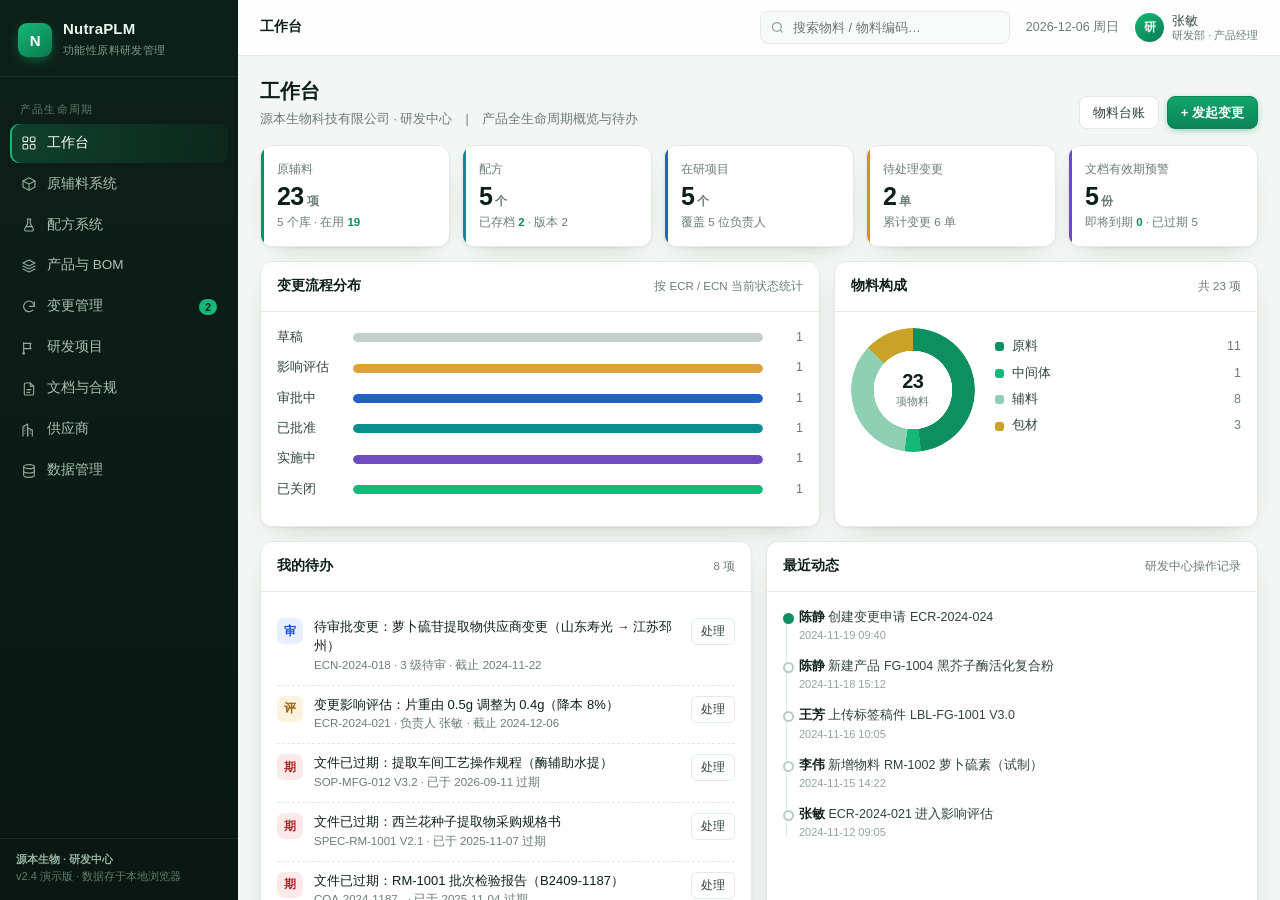
==== index.html @ bdbdf49b "feat: NutraPLM 功能性食品原料研发与产品全生命周期管理系统 - 原辅料系统（5 库 / 价格 / 功效成分 / 营养成分表 / 法规依据） - 配方系统（用量成本折算 / 营养折算 / " ====
<!DOCTYPE html>
<html lang="zh-CN">
<head>
<meta charset="utf-8">
<meta name="viewport" content="width=device-width,initial-scale=1">
<title>NutraPLM · 功能性食品原料研发与产品全生命周期管理</title>
<style>
*{box-sizing:border-box;margin:0;padding:0}
:root{
  --ink:#0e1f19;--ink2:#31443c;--muted:#6b7c75;--line:#e3eae6;--bg:#f3f6f4;--card:#fff;
  --brand:#0e8f5f;--brand-d:#0a6f49;--brand-l:#e7f6ee;
  --warn:#b8740a;--danger:#cf3b3b;--info:#2361c9;--purple:#6d4bc0;
  --r:12px;--sh:0 1px 2px rgba(16,40,32,.05),0 10px 28px -18px rgba(16,40,32,.35);
}
html,body{height:100%}
body{font-family:-apple-system,BlinkMacSystemFont,"Segoe UI","PingFang SC","Hiragino Sans GB","Microsoft YaHei",sans-serif;
  background:var(--bg);color:var(--ink);font-size:14px;line-height:1.55;-webkit-font-smoothing:antialiased}
button{font-family:inherit}
.app{display:grid;grid-template-columns:238px 1fr;height:100vh;overflow:hidden}

/* ---------- sidebar ---------- */
.side{background:linear-gradient(180deg,#0d1f19 0%,#0a1712 100%);display:flex;flex-direction:column;overflow:hidden}
.brand{padding:20px 18px 16px;display:flex;gap:11px;align-items:center;border-bottom:1px solid rgba(255,255,255,.07)}
.brand .logo{width:34px;height:34px;border-radius:9px;background:linear-gradient(145deg,#16b877,#0a7a50);
  display:grid;place-items:center;font-weight:800;color:#fff;font-size:15px;letter-spacing:-.5px;box-shadow:0 4px 14px -4px rgba(22,184,119,.7)}
.brand b{color:#eaf6f0;font-size:15px;letter-spacing:.2px;display:block;line-height:1.25}
.brand span{color:#7d9a8d;font-size:11px;letter-spacing:.4px}
.nav{padding:12px 10px;overflow-y:auto;flex:1}
.nav .group{color:#5d7a6d;font-size:10.5px;letter-spacing:1.2px;padding:12px 10px 6px;text-transform:uppercase}
.nav a{display:flex;align-items:center;gap:10px;padding:9px 11px;border-radius:9px;color:#a9c2b6;
  text-decoration:none;font-size:13.5px;cursor:pointer;transition:.16s;margin-bottom:2px}
.nav a svg{width:16px;height:16px;flex:0 0 16px;stroke:currentColor;fill:none;stroke-width:1.7;stroke-linecap:round;stroke-linejoin:round;opacity:.85}
.nav a:hover{background:rgba(255,255,255,.06);color:#e6f4ec}
.nav a.on{background:linear-gradient(90deg,rgba(22,184,119,.22),rgba(22,184,119,.06));color:#fff;
  box-shadow:inset 2px 0 0 #16b877}
.nav a .dot{margin-left:auto;background:#16b877;color:#04241a;font-size:10.5px;font-weight:700;
  border-radius:9px;padding:0 6px;line-height:16px;height:16px}
.side-foot{padding:12px 16px 14px;border-top:1px solid rgba(255,255,255,.07);color:#5f7d6f;font-size:11px;line-height:1.6}
.side-foot b{color:#94b3a4;font-weight:600}

/* ---------- main ---------- */
.main{display:flex;flex-direction:column;overflow:hidden;background:var(--bg)}
.top{height:56px;flex:0 0 56px;background:rgba(255,255,255,.86);backdrop-filter:blur(8px);
  border-bottom:1px solid var(--line);display:flex;align-items:center;gap:16px;padding:0 22px}
.crumb{color:var(--muted);font-size:12.5px}
.crumb b{color:var(--ink);font-weight:600;font-size:13.5px}
.top .spacer{flex:1}
.gsearch{position:relative}
.gsearch input{width:250px;height:33px;border:1px solid var(--line);background:#f7faf8;border-radius:8px;
  padding:0 11px 0 32px;font-size:13px;color:var(--ink);outline:none;transition:.16s}
.gsearch input:focus{border-color:#9fd6bd;background:#fff;box-shadow:0 0 0 3px rgba(22,184,119,.12);width:290px}
.gsearch svg{position:absolute;left:10px;top:9px;width:15px;height:15px;stroke:#90a49b;fill:none;stroke-width:2}
.today{color:var(--muted);font-size:12.5px;white-space:nowrap}
.me{display:flex;align-items:center;gap:8px}
.me .av{width:29px;height:29px;border-radius:50%;background:linear-gradient(145deg,#16b877,#0a7a50);color:#fff;
  display:grid;place-items:center;font-size:12px;font-weight:700}
.me .nm{font-size:12.5px;color:var(--ink2);line-height:1.2}
.me .nm i{display:block;font-style:normal;color:var(--muted);font-size:10.5px}

.view{flex:1;overflow-y:auto;padding:20px 22px 56px}
.view::-webkit-scrollbar,.nav::-webkit-scrollbar{width:9px}
.view::-webkit-scrollbar-thumb{background:#cfdad4;border-radius:9px;border:3px solid var(--bg)}
.nav::-webkit-scrollbar-thumb{background:rgba(255,255,255,.14);border-radius:9px}

/* ---------- common ---------- */
.page{display:flex;align-items:flex-end;justify-content:space-between;gap:16px;margin-bottom:16px;flex-wrap:wrap}
.page h1{font-size:20px;letter-spacing:-.2px;font-weight:700}
.page p{color:var(--muted);font-size:12.5px;margin-top:3px}
.card{background:var(--card);border:1px solid var(--line);border-radius:var(--r);box-shadow:var(--sh)}
.card-h{display:flex;align-items:center;justify-content:space-between;padding:14px 16px;border-bottom:1px solid var(--line);gap:10px}
.card-h h3{font-size:13.5px;font-weight:650}
.card-h .sub{color:var(--muted);font-size:11.5px}
.card-b{padding:16px}
.btn{display:inline-flex;align-items:center;gap:6px;height:33px;padding:0 13px;border-radius:8px;
  border:1px solid var(--line);background:#fff;color:var(--ink2);font-size:13px;cursor:pointer;transition:.15s;white-space:nowrap}
.btn:hover{border-color:#c3d3cb;background:#f8fbf9}
.btn.primary{background:linear-gradient(180deg,#12a56d,#0b8557);border-color:#0b8557;color:#fff;font-weight:600;
  box-shadow:0 2px 8px -3px rgba(14,143,95,.7)}
.btn.primary:hover{filter:brightness(1.06)}
.btn.sm{height:27px;padding:0 9px;font-size:12px;border-radius:6px}
.btn.ghost{background:transparent;border-color:transparent;color:var(--muted)}
.btn.ghost:hover{background:#f1f5f3;color:var(--ink2)}
.btn.danger{color:var(--danger);border-color:#f0d4d4}
.btn.danger:hover{background:#fdf3f3}
.btn:disabled{opacity:.5;cursor:not-allowed}
.row{display:flex;gap:8px;align-items:center;flex-wrap:wrap}
.badge{display:inline-block;padding:1px 8px;border-radius:999px;font-size:11.5px;font-weight:600;white-space:nowrap;line-height:19px}
.t-green{background:#e6f6ee;color:#0a6f49}
.t-blue{background:#e9f0fd;color:#1d4ed8}
.t-amber{background:#fdf2dd;color:#9a6206}
.t-red{background:#fceaea;color:#b02a2a}
.t-gray{background:#eef2f0;color:#5a6b63}
.t-purple{background:#efeafb;color:#5b3fa8}
.t-teal{background:#e2f4f5;color:#0d6d72}
.chips{display:flex;gap:6px;flex-wrap:wrap}
.chips .c{background:#f2f6f4;border:1px solid var(--line);border-radius:6px;padding:1px 7px;font-size:11.5px;color:var(--ink2)}

/* KPI */
.kpis{display:grid;grid-template-columns:repeat(5,1fr);gap:12px;margin-bottom:14px}
.kpi{background:#fff;border:1px solid var(--line);border-radius:var(--r);padding:14px 16px;box-shadow:var(--sh);position:relative;overflow:hidden}
.kpi:before{content:"";position:absolute;left:0;top:0;bottom:0;width:3px;background:var(--brand)}
.kpi.b:before{background:#2361c9}.kpi.a:before{background:#d99114}.kpi.p:before{background:#6d4bc0}.kpi.t:before{background:#0d8f8f}
.kpi .lb{color:var(--muted);font-size:12px}
.kpi .vl{font-size:25px;font-weight:750;letter-spacing:-.6px;line-height:1.25;margin-top:2px}
.kpi .vl small{font-size:12px;font-weight:600;color:var(--muted);margin-left:3px}
.kpi .fo{font-size:11.5px;color:var(--muted);margin-top:2px}
.kpi .fo em{font-style:normal;color:var(--brand);font-weight:650}
.kpi a{position:absolute;inset:0;cursor:pointer}

.grid2{display:grid;grid-template-columns:1.32fr 1fr;gap:14px;margin-bottom:14px}
.grid2b{display:grid;grid-template-columns:1fr 1fr;gap:14px}

/* bars */
.bar-row{display:flex;align-items:center;gap:10px;margin-bottom:11px;font-size:12.5px}
.bar-row .nm{width:66px;color:var(--ink2);flex:0 0 66px}
.bar-row .tr{flex:1;height:9px;background:#f0f4f2;border-radius:9px;overflow:hidden}
.bar-row .fl{height:100%;border-radius:9px;transition:width .5s}
.bar-row .vl{width:30px;text-align:right;color:var(--muted);flex:0 0 30px;font-variant-numeric:tabular-nums}

/* donut */
.donut-wrap{display:flex;align-items:center;gap:20px}
.dw{position:relative;flex:0 0 124px;width:124px;height:124px}
.dctr{position:absolute;inset:0;display:grid;place-content:center;text-align:center;pointer-events:none}
.dctr b{display:block;font-size:20px;font-weight:750;letter-spacing:-.6px;line-height:1.15}
.dctr span{font-size:10.5px;color:var(--muted)}
.donut{width:124px;height:124px;border-radius:50%;
  -webkit-mask:radial-gradient(circle,transparent 39px,#000 39.5px);mask:radial-gradient(circle,transparent 39px,#000 39.5px)}
.donut-hole{position:absolute;inset:0;display:grid;place-content:center;text-align:center;border-radius:50%;
  -webkit-mask:none;mask:none;background:transparent}
.legend{flex:1;min-width:0}
.legend .li{display:flex;align-items:center;gap:8px;font-size:12.5px;margin-bottom:7px;color:var(--ink2)}
.legend .sw{width:9px;height:9px;border-radius:3px;flex:0 0 9px}
.legend .nn{flex:1;overflow:hidden;text-overflow:ellipsis;white-space:nowrap}
.legend .vv{color:var(--muted);font-variant-numeric:tabular-nums}

/* todo list */
.todo{display:flex;gap:11px;padding:10px 0;border-bottom:1px dashed var(--line);align-items:flex-start}
.todo:last-child{border-bottom:none;padding-bottom:0}
.todo .ic{width:26px;height:26px;border-radius:7px;display:grid;place-items:center;flex:0 0 26px;font-size:12px;font-weight:700}
.todo .tt{font-size:13px;color:var(--ink);line-height:1.45}
.todo .mm{font-size:11.5px;color:var(--muted);margin-top:1px}
.todo .go{margin-left:auto;flex:0 0 auto}

/* timeline */
.tl{position:relative;padding-left:16px}
.tl:before{content:"";position:absolute;left:3px;top:6px;bottom:4px;width:1px;background:var(--line)}
.tl .it{position:relative;padding-bottom:13px}
.tl .it:last-child{padding-bottom:0}
.tl .it:before{content:"";position:absolute;left:-16px;top:5px;width:7px;height:7px;border-radius:50%;
  background:#fff;border:2px solid #b9cdc3}
.tl .it.hi:before{border-color:var(--brand);background:var(--brand)}
.tl .it .tx{font-size:12.5px;color:var(--ink2);line-height:1.45}
.tl .it .tx b{color:var(--ink);font-weight:600}
.tl .it .tm{font-size:11px;color:#93a49c;margin-top:1px}

/* table */
.tools{display:flex;gap:10px;align-items:center;padding:12px 16px;border-bottom:1px solid var(--line);flex-wrap:wrap}
.tools .spacer{flex:1}
.srch{position:relative}
.srch input{height:31px;border:1px solid var(--line);border-radius:7px;padding:0 10px 0 28px;font-size:12.5px;
  outline:none;width:200px;background:#fbfdfc;color:var(--ink)}
.srch input:focus{border-color:#9fd6bd;background:#fff;box-shadow:0 0 0 3px rgba(22,184,119,.1)}
.srch svg{position:absolute;left:9px;top:8px;width:14px;height:14px;stroke:#93a69d;fill:none;stroke-width:2}
select.sel{height:31px;border:1px solid var(--line);border-radius:7px;padding:0 8px;font-size:12.5px;
  background:#fbfdfc;color:var(--ink2);outline:none;cursor:pointer}
table{width:100%;border-collapse:separate;border-spacing:0;font-size:12.8px}
thead th{background:#f8faf9;color:var(--muted);font-weight:600;font-size:11.5px;letter-spacing:.3px;
  text-align:left;padding:9px 12px;border-bottom:1px solid var(--line);white-space:nowrap;position:sticky;top:0;z-index:1}
tbody td{padding:9px 12px;border-bottom:1px solid #eff4f1;vertical-align:middle;color:var(--ink2)}
tbody tr:hover td{background:#fafdfb}
tbody tr:last-child td{border-bottom:none}
td.num{font-variant-numeric:tabular-nums;text-align:right}
td.code{font-family:ui-monospace,SFMono-Regular,Menlo,monospace;font-size:12px;color:#4d635a;white-space:nowrap}
td .nm{color:var(--ink);font-weight:550}
td .sub2{color:var(--muted);font-size:11.5px}
.tb-wrap{overflow:auto;max-height:calc(100vh - 300px)}
.acts{display:flex;gap:4px;justify-content:flex-end;white-space:nowrap}
.empty{padding:36px;text-align:center;color:var(--muted);font-size:13px}

/* project cards */
.pgrid{display:grid;grid-template-columns:repeat(auto-fill,minmax(292px,1fr));gap:13px}
.pc{background:#fff;border:1px solid var(--line);border-radius:var(--r);padding:15px 16px;box-shadow:var(--sh);
  cursor:pointer;transition:.16s;position:relative;overflow:hidden}
.pc:hover{transform:translateY(-2px);border-color:#c6dbd1;box-shadow:0 12px 26px -16px rgba(16,40,32,.4)}
.pc .hd{display:flex;justify-content:space-between;gap:8px;align-items:flex-start}
.pc .cd{font-family:ui-monospace,monospace;font-size:11px;color:#8b9d95;letter-spacing:.3px}
.pc h4{font-size:14px;font-weight:650;margin:3px 0 9px;line-height:1.4}
.pc .mt{display:flex;justify-content:space-between;font-size:11.5px;color:var(--muted);margin-bottom:5px}
.pc .pb{height:7px;background:#f0f4f2;border-radius:9px;overflow:hidden}
.pc .pb i{display:block;height:100%;border-radius:9px;background:linear-gradient(90deg,#16b877,#0a7a50)}
.pc .ft{display:flex;justify-content:space-between;align-items:center;margin-top:11px;font-size:11.5px;color:var(--muted)}
.pc .stg{position:absolute;right:-1px;top:0;padding:3px 9px;border-bottom-left-radius:8px;font-size:11px;font-weight:600}

/* tree */
.tree{font-size:12.8px}
.tnode{display:grid;grid-template-columns:minmax(0,1fr) 92px 92px 88px 58px;gap:6px;align-items:center;
  padding:6px 8px;border-radius:6px;border-bottom:1px solid #f2f6f4}
.tnode:hover{background:#f7fbf9}
.tnode.head{color:var(--muted);font-size:11px;font-weight:600;background:#f8faf9;border-bottom:1px solid var(--line);border-radius:6px 6px 0 0}
.tnode .lbl{display:flex;align-items:center;gap:6px;min-width:0}
.tnode .lbl .nm{overflow:hidden;text-overflow:ellipsis;white-space:nowrap;color:var(--ink);font-weight:550}
.tnode .lbl .cd{font-family:ui-monospace,monospace;font-size:11px;color:#93a49c}
.tnode .q{text-align:right;font-variant-numeric:tabular-nums;color:var(--ink2)}
.tnode .pr{text-align:right;font-variant-numeric:tabular-nums;color:var(--muted)}
.tnode .sm{text-align:right;font-variant-numeric:tabular-nums;font-weight:600;color:var(--ink)}
.tnode .op{display:flex;gap:2px;justify-content:flex-end;opacity:.35;transition:.15s}
.tnode:hover .op{opacity:1}
.tgl{width:15px;height:15px;flex:0 0 15px;border-radius:4px;display:grid;place-items:center;cursor:pointer;
  color:#7f948b;font-size:10px;background:#f0f5f2;border:1px solid #e2ebe6;user-select:none}
.tgl.sp{visibility:hidden}
.tgl:hover{background:#e3efe9;color:#0a6f49}
.sum{display:flex;justify-content:flex-end;gap:26px;padding:11px 12px 0;border-top:1px solid var(--line);margin-top:6px;font-size:12.5px;color:var(--muted)}
.sum b{color:var(--ink);font-size:15px;font-variant-numeric:tabular-nums}

/* steps */
.steps{display:flex;align-items:center;gap:0;margin:2px 0 16px;overflow-x:auto;padding-bottom:2px}
.step{display:flex;align-items:center;gap:7px;font-size:12px;color:#9aaba3;white-space:nowrap}
.step .cr{width:21px;height:21px;border-radius:50%;border:1.5px solid #dbe5e0;display:grid;place-items:center;
  font-size:10.5px;font-weight:700;background:#fff;color:#9aaba3}
.step.done{color:#0a6f49}.step.done .cr{background:#e6f6ee;border-color:#9ed9bf;color:#0a6f49}
.step.cur{color:var(--ink);font-weight:650}.step.cur .cr{background:var(--brand);border-color:var(--brand);color:#fff;
  box-shadow:0 0 0 3px rgba(14,143,95,.16)}
.step .ln{width:26px;height:1px;background:#e2ebe6;margin:0 8px}
.step.done .ln{background:#9ed9bf}
.apv{display:flex;align-items:center;gap:10px;padding:9px 11px;border:1px solid var(--line);border-radius:8px;margin-bottom:7px}
.apv .rl{width:52px;font-size:12px;color:var(--muted);flex:0 0 52px}
.apv .us{font-size:12.8px;color:var(--ink);flex:1}
.apv .dt{font-size:11.5px;color:#9aaba3}
.apv.pend{border-style:dashed;background:#fffdf7}

/* modal */
.mask{position:fixed;inset:0;background:rgba(10,26,20,.42);backdrop-filter:blur(3px);z-index:60;
  display:flex;align-items:center;justify-content:center;padding:24px;animation:fi .18s ease}
@keyframes fi{from{opacity:0}to{opacity:1}}
.modal{background:#fff;border-radius:14px;width:640px;max-width:100%;max-height:90vh;display:flex;flex-direction:column;
  box-shadow:0 30px 70px -20px rgba(8,30,22,.5);animation:mi .2s cubic-bezier(.2,.8,.3,1)}
@keyframes mi{from{opacity:0;transform:translateY(10px) scale(.99)}to{opacity:1;transform:none}}
.modal.wide{width:860px}
.m-h{display:flex;align-items:center;justify-content:space-between;padding:15px 18px;border-bottom:1px solid var(--line)}
.m-h h3{font-size:15px;font-weight:680}
.m-h .x{width:28px;height:28px;border:none;background:#f4f7f5;border-radius:7px;font-size:17px;color:#8ba096;cursor:pointer;line-height:1}
.m-h .x:hover{background:#eef3f0;color:var(--ink2)}
.m-b{padding:16px 18px;overflow-y:auto}
.m-f{padding:12px 18px;border-top:1px solid var(--line);display:flex;justify-content:flex-end;gap:8px;background:#fbfdfc;border-radius:0 0 14px 14px}
.fgrid{display:grid;grid-template-columns:1fr 1fr;gap:12px}
.fld{display:flex;flex-direction:column;gap:4px}
.fld.full{grid-column:1/-1}
.fld label{font-size:12px;color:var(--muted);font-weight:550}
.fld label i{color:var(--danger);font-style:normal}
.fld input,.fld select,.fld textarea{height:33px;border:1px solid var(--line);border-radius:7px;padding:0 10px;
  font-size:13px;color:var(--ink);outline:none;background:#fff;font-family:inherit}
.fld textarea{height:70px;padding:7px 10px;resize:vertical;line-height:1.5}
.fld input:focus,.fld select:focus,.fld textarea:focus{border-color:#8fd0b4;box-shadow:0 0 0 3px rgba(22,184,119,.12)}
.dl{display:grid;grid-template-columns:repeat(3,1fr);gap:10px 14px;margin-bottom:14px}
.dl .d{background:#f8faf9;border:1px solid #eef3f0;border-radius:8px;padding:8px 10px}
.dl .d span{display:block;font-size:11px;color:var(--muted)}
.dl .d b{font-size:12.8px;font-weight:600;color:var(--ink);word-break:break-all}
.sec-t{font-size:12px;font-weight:650;color:var(--ink2);margin:16px 0 8px;display:flex;align-items:center;gap:7px}
.sec-t:before{content:"";width:3px;height:12px;border-radius:2px;background:var(--brand)}
.sec-t:first-child{margin-top:0}

/* toast */
#toast{position:fixed;left:50%;bottom:34px;transform:translateX(-50%);z-index:99;display:flex;flex-direction:column;gap:8px;align-items:center}
.tst{background:#0e2a21;color:#e9f6ef;font-size:13px;padding:9px 16px;border-radius:9px;box-shadow:0 12px 30px -10px rgba(0,0,0,.5);
  animation:ti .22s ease;display:flex;gap:8px;align-items:center}
@keyframes ti{from{opacity:0;transform:translateY(8px)}to{opacity:1;transform:none}}
.tst .ok{color:#38d996;font-weight:700}

.note{background:#f0f8f4;border:1px solid #d8ece2;border-radius:9px;padding:11px 13px;font-size:12.5px;color:#3d5b50;line-height:1.65}
.note b{color:#0a6f49}
.kv{display:flex;justify-content:space-between;padding:8px 0;border-bottom:1px dashed var(--line);font-size:12.8px}
.kv:last-child{border:none}
.kv span{color:var(--muted)}
.mini{display:grid;grid-template-columns:repeat(4,1fr);gap:10px}
.mini .m{background:#f8faf9;border:1px solid #eef3f0;border-radius:9px;padding:10px 12px;text-align:center}
.mini .m b{display:block;font-size:19px;font-weight:700;color:var(--ink);letter-spacing:-.4px}
.mini .m span{font-size:11.5px;color:var(--muted)}
@media(max-width:1180px){.kpis{grid-template-columns:repeat(2,1fr)}.grid2,.grid2b{grid-template-columns:1fr}
  .app{grid-template-columns:64px 1fr}.brand b,.brand span,.nav a span,.nav .group,.side-foot{display:none}
  .nav a{justify-content:center}.brand{padding:16px 10px;justify-content:center}}
/* ---------- 原辅料多库 ---------- */
.libtabs{display:flex;gap:7px;flex-wrap:wrap;padding:12px 16px;border-bottom:1px solid var(--line);background:#fbfdfc}
.lt{display:flex;align-items:center;gap:7px;padding:6px 11px;border-radius:8px;border:1px solid var(--line);
  background:#fff;font-size:12.5px;cursor:pointer;color:var(--ink2);transition:.15s}
.lt:hover{border-color:#c3d3cb;background:#f7fbf9}
.lt .n{background:#f0f4f2;color:var(--muted);border-radius:6px;padding:0 5px;font-size:11px;font-variant-numeric:tabular-nums}
.lt.on{background:linear-gradient(180deg,#12a56d,#0b8557);border-color:#0b8557;color:#fff;font-weight:600;box-shadow:0 2px 8px -4px rgba(14,143,95,.8)}
.lt.on .n{background:rgba(255,255,255,.24);color:#fff}
.lt .sq{width:7px;height:7px;border-radius:2px}

/* ---------- 原料档案 ---------- */
.pf-lead{display:flex;gap:14px;align-items:flex-start;padding:12px 14px;background:linear-gradient(135deg,#f2faf6,#f8fbfa);
  border:1px solid #e3efe9;border-radius:10px;margin-bottom:14px}
.pf-lead .ic{width:40px;height:40px;border-radius:10px;background:linear-gradient(145deg,#16b877,#0a7a50);
  color:#fff;display:grid;place-items:center;font-size:15px;font-weight:700;flex:0 0 40px}
.pf-lead .tx{flex:1;min-width:0}
.pf-lead .tx h4{font-size:14.5px;font-weight:680;margin-bottom:2px}
.pf-lead .tx p{font-size:12px;color:var(--muted)}
.pf-lead .pr{text-align:right;flex:0 0 auto}
.pf-lead .pr b{display:block;font-size:19px;font-weight:750;letter-spacing:-.5px;color:#0a6f49}
.pf-lead .pr span{font-size:11px;color:var(--muted)}
.tbl2{width:100%;border-collapse:collapse;font-size:12.5px;border:1px solid var(--line);border-radius:8px;overflow:hidden}
.tbl2 th{background:#f8faf9;color:var(--muted);font-weight:600;font-size:11.5px;padding:7px 10px;text-align:left;border-bottom:1px solid var(--line);white-space:nowrap}
.tbl2 td{padding:7px 10px;border-bottom:1px solid #eff4f1;color:var(--ink2)}
.tbl2 tr:last-child td{border-bottom:none}
.tbl2 td b{color:var(--ink);font-weight:650}
.nutri{display:grid;grid-template-columns:repeat(4,1fr);gap:8px}
.nutri .ni{background:#f8faf9;border:1px solid #eef3f0;border-radius:8px;padding:8px 10px}
.nutri .ni span{display:block;font-size:11px;color:var(--muted);white-space:nowrap}
.nutri .ni b{font-size:14.5px;font-weight:680;letter-spacing:-.2px}
.nutri .ni b i{font-style:normal;font-size:10.5px;color:var(--muted);font-weight:500;margin-left:2px}
.law{display:flex;gap:10px;padding:9px 11px;border:1px solid var(--line);border-left:3px solid var(--brand);
  border-radius:7px;margin-bottom:7px;background:#fbfdfc;align-items:flex-start}
.law .t{flex:0 0 82px}
.law .c{flex:1;min-width:0;font-size:12.5px}
.law .c b{display:block;color:var(--ink);font-weight:600;line-height:1.45}
.law .c span{color:var(--muted);font-size:11.5px}
.law .lim{flex:0 0 auto;color:#9a6206;background:#fdf2dd;border-radius:6px;padding:1px 7px;font-size:11.5px;max-width:190px;text-align:right}
.fnlist{display:flex;gap:6px;flex-wrap:wrap}
.fnlist .f{background:#eef6f1;border:1px solid #d8e9e0;color:#0a6f49;border-radius:20px;padding:2px 10px;font-size:12px}

/* ---------- 配方 ---------- */
.fx-top{display:grid;grid-template-columns:repeat(4,1fr);gap:10px;margin-bottom:14px}
.fx-sum{display:grid;grid-template-columns:repeat(4,1fr);gap:12px;margin-top:14px}
.fx-sum .s{background:#fff;border:1px solid var(--line);border-radius:10px;padding:11px 13px;box-shadow:var(--sh)}
.fx-sum .s span{font-size:11.5px;color:var(--muted)}
.fx-sum .s b{display:block;font-size:20px;font-weight:720;letter-spacing:-.6px;margin-top:1px}
.fx-sum .s b em{font-style:normal;font-size:11.5px;font-weight:600;color:var(--muted);margin-left:2px}
.fx-sum .s.hl{background:linear-gradient(135deg,#0f9b66,#0a6f49);border-color:#0a6f49;box-shadow:0 10px 24px -14px rgba(10,111,73,.9)}
.fx-sum .s.hl span{color:#c9ecd9}.fx-sum .s.hl b{color:#fff}.fx-sum .s.hl b em{color:#bfe6d4}
.ftable{width:100%;border-collapse:separate;border-spacing:0;font-size:12.8px}
.ftable th{background:#f8faf9;font-size:11.5px;color:var(--muted);font-weight:600;padding:8px;border-bottom:1px solid var(--line);text-align:left;white-space:nowrap;position:sticky;top:0}
.ftable td{padding:4px 6px;border-bottom:1px solid #eff4f1;vertical-align:middle}
.ftable input,.ftable select{height:29px;border:1px solid transparent;background:transparent;border-radius:6px;
  padding:0 7px;font-size:12.5px;width:100%;color:var(--ink);font-family:inherit;outline:none;transition:.13s}
.ftable input:hover,.ftable select:hover{background:#f6faf8;border-color:#e6efea}
.ftable input:focus,.ftable select:focus{background:#fff;border-color:#8fd0b4;box-shadow:0 0 0 3px rgba(22,184,119,.12)}
.ftable input[type=number]{text-align:right;font-variant-numeric:tabular-nums}
.ftable td.n{text-align:right;font-variant-numeric:tabular-nums;padding-right:10px;white-space:nowrap}
.ftable td.n b{font-weight:650}
.ftable .pct{display:inline-block;width:44px;height:4px;border-radius:4px;background:#eef3f0;overflow:hidden;vertical-align:middle;margin-right:6px}
.ftable .pct i{display:block;height:100%;background:linear-gradient(90deg,#16b877,#0a7a50)}
.ftable tr:hover td{background:#fbfdfc}
.verchip{display:inline-flex;align-items:center;gap:5px;background:#eef6f1;border:1px solid #d8e9e0;color:#0a6f49;
  border-radius:6px;padding:1px 7px;font-size:11.5px;font-weight:600;white-space:nowrap}
.arch-row{display:flex;align-items:center;gap:12px;padding:9px 12px;border:1px solid var(--line);border-radius:8px;margin-bottom:7px;background:#fbfdfc;font-size:12.5px}
.arch-row .v{font-weight:700;color:#0a6f49;flex:0 0 52px}
.arch-row .d{color:var(--muted);flex:0 0 92px;font-size:11.5px}
.arch-row .c{flex:1;color:var(--ink2)}
.arch-row .c b{font-variant-numeric:tabular-nums}
@media(max-width:1180px){.fx-sum,.fx-top,.nutri{grid-template-columns:repeat(2,1fr)}}

/* ---------- 批量导入 ---------- */
.imp-tip{background:linear-gradient(135deg,#f2faf6,#f8fbfa);border:1px solid #d8ece2;border-radius:9px;
  padding:10px 12px;font-size:12.5px;color:#3d5a4d;line-height:1.75}
.imp-tip b{color:#0b8557}
.imp-tip code{background:#fff;border:1px solid #dceae3;border-radius:4px;padding:0 4px;font-size:11.5px;color:#0a6f49}
.imp-bar{display:flex;gap:8px;align-items:center;flex-wrap:wrap;margin:12px 0 10px}
.imp-bar .hint{font-size:11.5px;color:var(--muted)}
.imp-txt{width:100%;min-height:104px;border:1px solid var(--line);border-radius:9px;padding:10px 11px;
  font-size:11.5px;line-height:1.7;font-family:ui-monospace,SFMono-Regular,Menlo,monospace;resize:vertical;color:var(--ink2);background:#fcfefd}
.imp-txt:focus{outline:none;border-color:#9fd4bc;box-shadow:0 0 0 3px rgba(22,184,119,.12)}
.imp-sum{display:flex;gap:9px;flex-wrap:wrap;margin:10px 0}
.imp-sum .k{background:#f7faf8;border:1px solid #edf3ef;border-radius:8px;padding:6px 12px;font-size:12px;color:var(--muted)}
.imp-sum .k b{font-size:15px;color:var(--ink);margin-left:5px;font-variant-numeric:tabular-nums}
.imp-sum .k.ok b{color:#0b8557}.imp-sum .k.up b{color:#2361c9}.imp-sum .k.bad b{color:#cf3b3b}
.imp-scroll{max-height:250px;overflow:auto;border:1px solid var(--line);border-radius:9px;background:#fff}
.imp-tb{width:100%;border-collapse:collapse;font-size:12px}
.imp-tb th{background:#f7faf8;color:#5c7268;font-weight:600;text-align:left;padding:7px 9px;
  border-bottom:1px solid var(--line);white-space:nowrap;position:sticky;top:0;z-index:1}
.imp-tb td{padding:6px 9px;border-bottom:1px solid #f2f6f4;vertical-align:top;color:var(--ink2)}
.imp-tb td.rn{color:#9aa9a2;font-variant-numeric:tabular-nums;width:34px}
.imp-tb tr.bad td{background:#fdf6f6}
.imp-tb tr.upd td{background:#f6fbfd}
.imp-tb tr:hover td{background:#fbfdfc}
.imp-res{font-size:11.5px;font-weight:600;white-space:nowrap}
.imp-res.n{color:#0b8557}.imp-res.u{color:#2361c9}.imp-res.s{color:#8a9a92}.imp-res.e{color:#cf3b3b}
.imp-err{font-size:11px;color:#b23b3b;margin-top:2px;line-height:1.5}
.imp-empty{padding:22px;text-align:center;color:#9aa9a2;font-size:12.5px}
</style>
</head>
<body>
<div class="app">
  <aside class="side">
    <div class="brand">
      <div class="logo">N</div>
      <div><b>NutraPLM</b><span>功能性原料研发管理</span></div>
    </div>
    <nav class="nav" id="nav"></nav>
    <div class="side-foot">
      <b>源本生物 · 研发中心</b><br>
      v2.4 演示版 · 数据存于本地浏览器
    </div>
  </aside>
  <div class="main">
    <header class="top">
      <div class="crumb" id="crumb"></div>
      <div class="spacer"></div>
      <div class="gsearch">
        <svg viewBox="0 0 24 24"><circle cx="11" cy="11" r="7"/><path d="M20 20l-3.5-3.5"/></svg>
        <input id="gq" placeholder="搜索物料 / 物料编码…">
      </div>
      <div class="today" id="today"></div>
      <div class="me">
        <div class="av">研</div>
        <div class="nm">张敏<i>研发部 · 产品经理</i></div>
      </div>
    </header>
    <div class="view" id="view"></div>
  </div>
</div>
<div id="modalRoot"></div>
<div id="toast"></div>

<script>
/* ================= 数据层 ================= */
const KEY = 'nutra_plm_v1';
const STAGES = ['概念','小试','中试','稳定性','注册申报','量产导入','量产'];
const FLOW = ['草稿','影响评估','审批中','已批准','实施中','已关闭'];

function seed(){
  return {
    meta:{ org:'源本生物科技有限公司', dept:'研发中心', updated:'', schema:2 },
    libs:[
      {id:'LIB1',code:'RAW-F',name:'功能性原料库',desc:'十字花科来源活性物、酶制剂等功能性核心原料',color:'#0e8f5f'},
      {id:'LIB2',code:'RAW-V',name:'维生素与矿物质库',desc:'营养强化剂，按 GB 14880 规定使用',color:'#2361c9'},
      {id:'LIB3',code:'RAW-P',name:'植物提取物 / 药食同源库',desc:'植物提取物与药食同源原料',color:'#6d4bc0'},
      {id:'LIB4',code:'RAW-E',name:'食品添加剂与辅料库',desc:'填充剂、助流剂、包衣、甜味剂、酸度调节剂',color:'#b8740a'},
      {id:'LIB5',code:'PKG',name:'包装材料库',desc:'瓶、袋、箱等食品接触材料',color:'#0d6d72'}
    ],
    materials:[
      {id:'M001',libId:'LIB1',code:'RM-1001',name:'西兰花种子提取物（萝卜硫苷 13%）',type:'原料',origin:'十字花科 西兰花 Brassica oleracea var. italica 成熟种子',spec:'萝卜硫苷≥13.0%，水分≤5.0%，重金属≤10ppm',unit:'kg',price:1850,sup:'SUP01',status:'在用',ver:'V2.1',date:'2024-11-08',note:'主力活性原料，宁夏/山东双基地采购',
        acts:[['萝卜硫苷 Glucoraphanin','≥13.0%','HPLC'],['总硫代葡萄糖苷','≥18.0%','HPLC'],['水分','≤5.0%','GB 5009.3']],
        nut:{e:1180,p:9.8,f:0.8,c:58.6,s:4.2,fib:14.5,na:145},
        regs:[['新食品原料','国家卫生计生委 2017 年第 7 号公告（西兰花种子水提物）','普通食品，婴幼儿食品除外','≤600mg/天（以萝卜硫苷计）'],
              ['出口','美国 self-GRAS / 欧盟 Novel Food 已授权','膳食补充剂','按目的国法规']],
        fn:['抗氧化','激活 Nrf2 通路','诱导 II 相解毒酶']},
      {id:'M002',libId:'LIB1',code:'IM-1101',name:'萝卜硫苷标准化中间体（40%）',type:'中间体',origin:'自制：RM-1001 经大孔树脂纯化、微囊化',spec:'萝卜硫苷 40%±2%，微囊化粉体，D90≤80μm',unit:'kg',price:5994,made:true,sup:'',status:'在用',ver:'V1.3',date:'2024-10-21',note:'自制中间体，单价为折算成本（3kg RM-1001/kg 产品 + 8% 损耗）',
        acts:[['萝卜硫苷 Glucoraphanin','40.0%±2%','HPLC'],['总硫代葡萄糖苷','≥45.0%','HPLC'],['蛋白质残留','≤1.0%','Kjeldahl']],
        nut:{e:1250,p:3.2,f:0.3,c:78.4,s:1.1,fib:2.0,na:90},
        regs:[['新食品原料','沿用 2017 年第 7 号公告（纯化工艺需重新评估）','普通食品，婴幼儿食品除外','≤600mg/天']],
        fn:['高浓度活性物','便于低剂量成型']},
      {id:'M003',libId:'LIB1',code:'RM-1002',name:'萝卜硫素（DL-Sulforaphane 1%）',type:'原料',origin:'酶解转化 + β-环糊精包埋',spec:'萝卜硫素≥1.0%，环糊精包埋率≥85%',unit:'kg',price:9800,sup:'SUP02',status:'试制',ver:'V1.0',date:'2024-11-15',note:'新剂型开发用，成本敏感；国内仅可出口/跨境',
        acts:[['萝卜硫素 DL-Sulforaphane','≥1.0%','HPLC'],['包埋率','≥85%','UV'],['水分','≤4.0%','GB 5009.3']],
        nut:{e:1520,p:0.5,f:0.2,c:88.0,s:0.5,fib:0,na:60},
        regs:[['合规提示','未列入我国新食品原料目录','不得直接用于境内普通食品','需完成安全性评估与申报'],
              ['美国','Self-affirmed GRAS','膳食补充剂','按 cGMP']],
        fn:['直接活性形式','高生物利用度']},
      {id:'M004',libId:'LIB1',code:'RM-1003',name:'黑芥子酶（Myrosinase 2000U/g）',type:'原料',origin:'十字花科植物（辣根 / 芥菜籽）分离纯化',spec:'酶活≥2000U/g，水分≤6%',unit:'kg',price:4200,sup:'SUP03',status:'在用',ver:'V1.1',date:'2024-08-30',note:'体外转化用，需 2-8℃ 冷链',
        acts:[['黑芥子酶活','≥2000 U/g','GB/T 20370'],['水分','≤6.0%','GB 5009.3'],['铅','≤0.5mg/kg','GB 5009.12']],
        nut:{e:980,p:42.0,f:1.2,c:38.5,s:2.0,fib:6.0,na:210},
        regs:[['食品添加剂','GB 1886.174《食品工业用酶制剂》','食品加工助剂','按生产需要适量使用']],
        fn:['催化硫苷转化为萝卜硫素']},
      {id:'M013',libId:'LIB1',code:'RM-1004',name:'西兰花种子（有机，宁夏产）',type:'原料',origin:'宁夏固原有机种植基地',spec:'发芽率≥90%，水分≤9%',unit:'kg',price:62,sup:'SUP06',status:'停用',ver:'V1.0',date:'2024-04-02',note:'供应商资质过期，暂停采购',
        acts:[['发芽率','≥90%','GB/T 3543'],['水分','≤9.0%','GB 5009.3']],
        nut:{e:1420,p:24.0,f:12.0,c:45.0,s:3.5,fib:18.0,na:16},
        regs:[['普通食品原料','有长期食用习惯（十字花科蔬菜种子）','普通食品','无特殊限量']],
        fn:['原料端自主可控']},

      {id:'M009',libId:'LIB2',code:'VM-4001',name:'维生素 C（抗坏血酸）',type:'原料',origin:'发酵法（山梨醇两步发酵）',spec:'食品级 ≥99.5%，符合 GB 14754',unit:'kg',price:55,sup:'SUP04',status:'在用',ver:'V2.0',date:'2024-02-28',note:'兼作抗氧化剂与营养强化剂',
        acts:[['抗坏血酸','≥99.5%','GB 14754'],['灼烧残渣','≤0.1%','GB 5009.4']],
        nut:{e:1650,p:0,f:0,c:99.0,s:0,fib:0,na:5},
        regs:[['营养强化剂','GB 14880《食品营养强化剂使用标准》','各类食品（见附录 A）','按标准规定量'],
              ['食品添加剂','GB 14754 抗坏血酸','抗氧化剂','按生产需要适量']],
        fn:['抗氧化','营养强化','护色']},
      {id:'M015',libId:'LIB2',code:'VM-4002',name:'维生素 D3（胆钙化醇 100 万 IU/g）',type:'原料',origin:'羊毛脂甾醇经紫外照射',spec:'1,000,000 IU/g，食品级',unit:'kg',price:1600,sup:'SUP04',status:'在用',ver:'V1.0',date:'2024-05-16',note:'微量添加，需预混稀释',
        acts:[['维生素 D3','1,000,000 IU/g','HPLC'],['重金属','≤10mg/kg','GB 5009.74']],
        nut:{e:3200,p:0,f:98.0,c:0,s:0,fib:0,na:0},
        regs:[['营养强化剂','GB 14880 附录 A（维生素 D）','各类食品','2-10 μg/100g（按类别）']],
        fn:['钙磷代谢','免疫调节']},
      {id:'M016',libId:'LIB2',code:'VM-4003',name:'氧化锌（Zn 76-80%）',type:'原料',origin:'间接法氧化锌，食品级',spec:'Zn 76-80%，As≤3mg/kg',unit:'kg',price:78,sup:'SUP04',status:'在用',ver:'V1.0',date:'2024-03-06',note:'',
        acts:[['锌（Zn）','76.0-80.0%','滴定法'],['砷','≤3mg/kg','GB 5009.11']],
        nut:{e:0,p:0,f:0,c:0,s:0,fib:0,na:0},
        regs:[['营养强化剂','GB 14880（锌允许来源）','各类食品','5-20 mg/kg（按类别）']],
        fn:['锌强化','免疫与味觉']},
      {id:'M017',libId:'LIB2',code:'VM-4004',name:'甘氨酸镁（Mg 14%）',type:'原料',origin:'氧化镁与甘氨酸螯合',spec:'Mg 14.0%±1%，螯合率≥95%',unit:'kg',price:95,sup:'SUP02',status:'试制',ver:'V1.0',date:'2024-11-06',note:'国内使用受限，仅出口/跨境产品',
        acts:[['镁（Mg）','≥14.0%','滴定法'],['螯合率','≥95%','ICP-MS']],
        nut:{e:0,p:0,f:0,c:0,s:0,fib:0,na:0},
        regs:[['合规提示','未列入 GB 14880 镁允许来源（硫酸镁/氧化镁/碳酸镁等）','仅可出口或跨境电商','境内普通食品不可用']],
        fn:['高吸收率镁源','改善睡眠']},

      {id:'M018',libId:'LIB3',code:'PH-5001',name:'姜黄素（总姜黄素 95%）',type:'原料',origin:'姜黄 Curcuma longa 根茎提取',spec:'总姜黄素≥95%，HPLC',unit:'kg',price:780,sup:'SUP02',status:'在用',ver:'V1.2',date:'2024-09-18',note:'',
        acts:[['总姜黄素','≥95.0%','HPLC'],['姜黄素单体','≥70.0%','HPLC'],['铅','≤1.0mg/kg','GB 5009.12']],
        nut:{e:1350,p:6.0,f:4.5,c:70.0,s:2.5,fib:8.5,na:60},
        regs:[['食品添加剂','GB 1886.76 姜黄素（着色剂）','按 GB 2760 着色剂用途','按生产需要适量'],
              ['保健食品','《保健食品原料目录》姜黄','保健食品','按目录用量']],
        fn:['抗炎','抗氧化']},
      {id:'M019',libId:'LIB3',code:'PH-5002',name:'枸杞提取物（多糖 30%）',type:'原料',origin:'宁夏枸杞 Lycium barbarum 果实水提',spec:'枸杞多糖≥30%，水分≤5%',unit:'kg',price:320,sup:'SUP01',status:'在用',ver:'V1.0',date:'2024-07-22',note:'',
        acts:[['枸杞多糖','≥30.0%','UV 法'],['水分','≤5.0%','GB 5009.3'],['甜菜碱','≥1.0%','HPLC']],
        nut:{e:1290,p:8.5,f:1.2,c:70.0,s:22.0,fib:6.0,na:180},
        regs:[['药食同源','卫法监发〔2002〕51 号（既是食品又是药品名单）','普通食品','无特殊限量']],
        fn:['免疫调节','抗氧化']},
      {id:'M020',libId:'LIB3',code:'PH-5003',name:'绿茶提取物（EGCG 50%）',type:'原料',origin:'Camellia sinensis 叶片提取',spec:'EGCG≥50%，咖啡因≤3%',unit:'kg',price:520,sup:'SUP02',status:'试制',ver:'V1.0',date:'2024-10-09',note:'高纯度儿茶素国内合规路径待确认',
        acts:[['EGCG','≥50.0%','HPLC'],['总儿茶素','≥80.0%','HPLC'],['咖啡因','≤3.0%','HPLC']],
        nut:{e:1180,p:3.0,f:0.3,c:60.0,s:1.0,fib:20.0,na:40},
        regs:[['合规提示','茶叶为普通食品，但高纯度 EGCG 浓缩物无明确依据','建议按新食品原料申报','未获批前仅限出口']],
        fn:['抗氧化','代谢支持']},

      {id:'M005',libId:'LIB4',code:'EX-2001',name:'微晶纤维素 PH102',type:'辅料',origin:'精制木浆 α-纤维素水解',spec:'符合 ChP2020 / USP-NF，粒径 100μm',unit:'kg',price:38,sup:'SUP04',status:'在用',ver:'V2.0',date:'2024-06-11',note:'',
        acts:[['纤维素含量','97.0-102.0%','ChP 通则'],['干燥失重','≤7.0%','ChP 通则']],
        nut:{e:0,p:0,f:0,c:99.0,s:0,fib:99.0,na:0},
        regs:[['食品添加剂','GB 1886.103 微晶纤维素','按 GB 2760 抗结剂/增稠剂','按生产需要适量']],
        fn:['填充剂','干粘合剂（直压）']},
      {id:'M006',libId:'LIB4',code:'EX-2002',name:'硬脂酸镁',type:'辅料',origin:'植物源硬脂酸镁盐',spec:'粒径 10-20μm，植物源',unit:'kg',price:46,sup:'SUP04',status:'在用',ver:'V1.4',date:'2024-06-11',note:'',
        acts:[['硬脂酸镁含量','≥95.0%','滴定法'],['细度','≥99% 过 100 目','筛分']],
        nut:{e:0,p:0,f:96.0,c:0,s:0,fib:0,na:0},
        regs:[['食品添加剂','GB 1886.169 硬脂酸镁','抗结剂','按生产需要适量']],
        fn:['润滑剂','脱模']},
      {id:'M007',libId:'LIB4',code:'EX-2003',name:'二氧化硅（助流剂）',type:'辅料',origin:'气相法二氧化硅',spec:'食品级，比表面积≥180m²/g',unit:'kg',price:28,sup:'SUP04',status:'在用',ver:'V1.2',date:'2024-05-20',note:'',
        acts:[['二氧化硅含量','≥99.0%','GB 25576'],['比表面积','≥180 m²/g','BET']],
        nut:{e:0,p:0,f:0,c:0,s:0,fib:0,na:0},
        regs:[['食品添加剂','GB 25576 二氧化硅','抗结剂（GB 2760 附表 A.1）','按食品类别限量（如固体饮料 15g/kg）']],
        fn:['助流','抗结块']},
      {id:'M008',libId:'LIB4',code:'EX-2004',name:'羟丙甲纤维素 E5（包衣）',type:'辅料',origin:'精制棉纤维素醚化',spec:'黏度 4-6mPa·s（2% 水溶液）',unit:'kg',price:96,sup:'SUP04',status:'在用',ver:'V1.0',date:'2024-03-14',note:'',
        acts:[['羟丙氧基','7.0-12.0%','ChP 通则'],['黏度','4-6 mPa·s','旋转黏度计']],
        nut:{e:0,p:0,f:0,c:98.0,s:0,fib:98.0,na:0},
        regs:[['食品添加剂','GB 1886.109 羟丙基甲基纤维素','增稠剂/被膜剂','按生产需要适量']],
        fn:['薄膜包衣','防潮掩味']},
      {id:'M014',libId:'LIB4',code:'EX-2006',name:'麦芽糊精 DE18',type:'辅料',origin:'玉米淀粉酶法水解',spec:'食品级，DE 值 16-20',unit:'kg',price:9.5,sup:'SUP04',status:'在用',ver:'V1.0',date:'2024-02-02',note:'',
        acts:[['DE 值','16-20','GB/T 20882'],['水分','≤6.0%','GB 5009.3']],
        nut:{e:1600,p:0.5,f:0.1,c:94.0,s:3.0,fib:0,na:25},
        regs:[['普通食品原料','GB/T 20882 淀粉糖','各类食品','无特殊限量']],
        fn:['载体','填充','改善流动性']},
      {id:'M021',libId:'LIB4',code:'EX-2007',name:'三氯蔗糖（甜味剂）',type:'辅料',origin:'蔗糖氯化衍生物',spec:'食品级 ≥98.0%',unit:'kg',price:260,sup:'SUP04',status:'在用',ver:'V1.0',date:'2024-04-18',note:'',
        acts:[['三氯蔗糖','≥98.0%','HPLC'],['相关物质','≤1.0%','HPLC']],
        nut:{e:0,p:0,f:0,c:0,s:0,fib:0,na:0},
        regs:[['食品添加剂','GB 25531 三氯蔗糖','甜味剂（GB 2760）','饮料类 0.25g/kg；固体饮料按稀释倍数折算']],
        fn:['高倍甜味','零热量']},
      {id:'M022',libId:'LIB4',code:'EX-2008',name:'柠檬酸（无水）',type:'辅料',origin:'发酵法（黑曲霉）',spec:'食品级 ≥99.5%',unit:'kg',price:12,sup:'SUP04',status:'在用',ver:'V1.0',date:'2024-01-25',note:'',
        acts:[['柠檬酸','≥99.5%','GB 1886.235'],['水分','≤0.5%','GB 5009.3']],
        nut:{e:1050,p:0,f:0,c:100.0,s:0,fib:0,na:0},
        regs:[['食品添加剂','GB 1886.235 柠檬酸','酸度调节剂','按生产需要适量']],
        fn:['酸度调节','风味增强']},
      {id:'M023',libId:'LIB4',code:'EX-2009',name:'山梨酸钾（防腐剂）',type:'辅料',origin:'山梨酸与氢氧化钾中和',spec:'食品级 99.0-101.0%',unit:'kg',price:32,sup:'SUP04',status:'在用',ver:'V1.0',date:'2024-01-25',note:'',
        acts:[['山梨酸钾','99.0-101.0%','GB 1886.39'],['重金属','≤10mg/kg','GB 5009.74']],
        nut:{e:0,p:0,f:0,c:0,s:0,fib:0,na:0},
        regs:[['食品添加剂','GB 1886.39 山梨酸钾','防腐剂（GB 2760）','按食品类别限量（饮料 0.5g/kg 等）']],
        fn:['防腐','延长货架期']},

      {id:'M010',libId:'LIB5',code:'PK-3001',name:'HDPE 瓶 60mL（避光）',type:'包材',origin:'高密度聚乙烯注吹成型',spec:'带儿童安全盖，符合 YBB 标准',unit:'个',price:1.35,sup:'SUP05',status:'在用',ver:'V1.2',date:'2024-07-09',note:'',
        acts:[['容量','60 mL','—'],['材质','HDPE','—'],['密封性','合格','负压法']],
        nut:null,
        regs:[['食品接触材料','GB 4806.7 塑料材料及制品','直接接触食品','符合迁移量要求']],
        fn:['避光包装','防潮']},
      {id:'M011',libId:'LIB5',code:'PK-3002',name:'铝箔袋（避光复合）',type:'包材',origin:'PET/AL/PE 三层复合',spec:'水蒸气透过≤0.5g/m²·24h',unit:'个',price:0.42,sup:'SUP05',status:'在用',ver:'V1.1',date:'2024-07-09',note:'',
        acts:[['材质结构','PET/AL/PE','—'],['水蒸气透过','≤0.5 g/m²·24h','GB/T 1037']],
        nut:null,
        regs:[['食品接触材料','GB 4806.7 / GB 4806.9','直接接触食品','符合迁移量要求']],
        fn:['高阻隔','条装分装']},
      {id:'M012',libId:'LIB5',code:'PK-3003',name:'纸箱（24 瓶装）',type:'包材',origin:'五层瓦楞纸板',spec:'承重 15kg，印刷四色',unit:'个',price:3.6,sup:'SUP05',status:'在用',ver:'V1.0',date:'2024-01-18',note:'',
        acts:[['耐破强度','≥1200 kPa','GB/T 6545'],['层数','5 层','—']],
        nut:null,
        regs:[['食品接触材料','GB 4806.8 纸和纸板材料','间接接触','符合迁移量要求']],
        fn:['运输包装']}
    ],
    products:[
      {id:'P001',code:'FG-1001',name:'西兰花种子提取物片（萝卜硫苷 20mg/片）',form:'片剂',spec:'60 片/瓶，0.5g/片',stage:'量产',owner:'张敏',base:'每千片',date:'2024-09-12',
        bom:[
          {id:'n1',mid:'M002',qty:0.05,unit:'kg',loss:2,children:[{id:'n1a',mid:'M001',qty:3,unit:'kg',loss:8,children:[]}]},
          {id:'n2',mid:'M005',qty:0.38,unit:'kg',loss:3,children:[]},
          {id:'n3',mid:'M008',qty:0.02,unit:'kg',loss:5,children:[]},
          {id:'n4',mid:'M006',qty:0.005,unit:'kg',loss:1,children:[]},
          {id:'n5',mid:'M007',qty:0.004,unit:'kg',loss:1,children:[]},
          {id:'n6',mid:'M010',qty:17,unit:'个',loss:0,children:[]},
          {id:'n7',mid:'M012',qty:1,unit:'个',loss:0,children:[]}
        ]},
      {id:'P002',code:'FG-1002',name:'萝卜硫素软胶囊（萝卜硫素 5mg/粒）',form:'胶囊',spec:'60 粒/瓶，0.8g/粒',stage:'中试',owner:'李伟',base:'每千粒',date:'2024-10-30',
        bom:[
          {id:'n1',mid:'M003',qty:0.65,unit:'kg',loss:3,children:[]},
          {id:'n2',mid:'M004',qty:0.02,unit:'kg',loss:2,children:[]},
          {id:'n3',mid:'M011',qty:17,unit:'个',loss:0,children:[]},
          {id:'n4',mid:'M012',qty:1,unit:'个',loss:0,children:[]}
        ]},
      {id:'P003',code:'FG-1003',name:'萝卜硫苷固体饮料（条装 3g）',form:'粉剂',spec:'30 条/盒，3g/条',stage:'量产',owner:'王芳',base:'每千条',date:'2024-08-05',
        bom:[
          {id:'n1',mid:'M001',qty:1.2,unit:'kg',loss:2,children:[]},
          {id:'n2',mid:'M014',qty:1.6,unit:'kg',loss:2,children:[]},
          {id:'n3',mid:'M009',qty:0.05,unit:'kg',loss:1,children:[]},
          {id:'n4',mid:'M011',qty:1000,unit:'个',loss:1,children:[]},
          {id:'n5',mid:'M012',qty:42,unit:'个',loss:0,children:[]}
        ]},
      {id:'P004',code:'FG-1004',name:'黑芥子酶活化复合粉',form:'粉剂',spec:'1kg/袋，酶活 1600U/g',stage:'研发',owner:'陈静',base:'每袋',date:'2024-11-18',
        bom:[
          {id:'n1',mid:'M004',qty:0.8,unit:'kg',loss:2,children:[]},
          {id:'n2',mid:'M014',qty:0.2,unit:'kg',loss:2,children:[]},
          {id:'n3',mid:'M011',qty:1,unit:'个',loss:0,children:[]}
        ]}
    ],
    changes:[
      {id:'C001',code:'ECN-2024-018',title:'萝卜硫苷提取物供应商变更（山东寿光 → 江苏邳州）',type:'供应商变更',pri:'高',status:'审批中',
        initiator:'李伟',owner:'王芳',created:'2024-11-02',due:'2024-11-22',affected:['M001','P001','P003'],
        desc:'山东寿光基地 2024 年减产，为保证交付，申请切换至江苏邳州工厂供货。需完成小试比对、稳定性桥接与包材相容性复核。',
        approvals:[{role:'研发',user:'张敏',state:'已通过',date:'2024-11-05',cmt:'含量与指纹图谱一致'},
                   {role:'质量',user:'陈静',state:'待审批',date:'',cmt:''},
                   {role:'生产',user:'赵磊',state:'待审批',date:'',cmt:''},
                   {role:'法规',user:'周颖',state:'待审批',date:'',cmt:''}],
        history:[{t:'2024-11-02 09:12',u:'李伟',a:'创建变更申请'},{t:'2024-11-05 14:30',u:'张敏',a:'研发审批通过'},{t:'2024-11-06 10:02',u:'王芳',a:'提交评审'}]},
      {id:'C002',code:'ECR-2024-021',title:'片重由 0.5g 调整为 0.4g（降本 8%）',type:'配方变更',pri:'中',status:'影响评估',
        initiator:'张敏',owner:'张敏',created:'2024-11-11',due:'2024-12-06',affected:['P001'],
        desc:'通过提高中间体占比、下调填充剂比例，将片重降至 0.4g。需评估硬度、崩解时限与货架期稳定性。',
        approvals:[{role:'研发',user:'张敏',state:'待审批',date:'',cmt:''},{role:'质量',user:'陈静',state:'待审批',date:'',cmt:''}],
        history:[{t:'2024-11-11 16:20',u:'张敏',a:'创建变更申请'},{t:'2024-11-12 09:05',u:'张敏',a:'进入影响评估'}]},
      {id:'C003',code:'ECN-2024-015',title:'60mL HDPE 瓶切换为避光铝塑泡罩',type:'包装变更',pri:'中',status:'实施中',
        initiator:'王芳',owner:'赵磊',created:'2024-10-08',due:'2024-11-30',affected:['M010','P001'],
        desc:'客户反馈瓶装携带不便，切换泡罩包装。涉及包材新开模、装箱规格调整与标签改版。',
        approvals:[{role:'研发',user:'张敏',state:'已通过',date:'2024-10-10',cmt:''},{role:'质量',user:'陈静',state:'已通过',date:'2024-10-12',cmt:'相容性合格'},
                   {role:'生产',user:'赵磊',state:'已通过',date:'2024-10-15',cmt:''}],
        history:[{t:'2024-10-08 11:00',u:'王芳',a:'创建变更申请'},{t:'2024-10-15 17:40',u:'赵磊',a:'审批通过，开始实施'}]},
      {id:'C004',code:'ECR-2024-009',title:'萝卜硫苷含量指标由 ≥13% 提升至 ≥20%',type:'规格变更',pri:'高',status:'已关闭',
        initiator:'张敏',owner:'张敏',created:'2024-05-20',due:'2024-08-30',affected:['M001','M002','P003'],
        desc:'对标竞品规格，提升提取物含量标准。已完成工艺放大与客户通知。',
        approvals:[{role:'研发',user:'张敏',state:'已通过',date:'2024-06-01',cmt:''},{role:'质量',user:'陈静',state:'已通过',date:'2024-06-05',cmt:''},
                   {role:'法规',user:'周颖',state:'已通过',date:'2024-06-09',cmt:'标签已同步更新'}],
        history:[{t:'2024-05-20 10:00',u:'张敏',a:'创建变更申请'},{t:'2024-08-28 15:00',u:'张敏',a:'验证完成，关闭变更'}]},
      {id:'C005',code:'ECR-2024-024',title:'新增黑芥子酶供应商（双源保障）',type:'供应商变更',pri:'低',status:'草稿',
        initiator:'陈静',owner:'陈静',created:'2024-11-19',due:'2024-12-20',affected:['M004','P002','P004'],
        desc:'现独家供应存在断供风险，拟引入第二供应商，需完成资质审核与三批小样验证。',
        approvals:[],history:[{t:'2024-11-19 09:40',u:'陈静',a:'创建变更申请（草稿）'}]},
      {id:'C006',code:'ECN-2024-011',title:'提取工艺由水提改为酶辅助水提',type:'工艺变更',pri:'高',status:'已批准',
        initiator:'李伟',owner:'李伟',created:'2024-07-02',due:'2024-11-15',affected:['M002','P001','P003'],
        desc:'引入纤维素酶辅助提取，萝卜硫苷收率提升约 12%，需重新验证杂质谱与溶剂残留。',
        approvals:[{role:'研发',user:'张敏',state:'已通过',date:'2024-07-15',cmt:''},{role:'质量',user:'陈静',state:'已通过',date:'2024-07-20',cmt:''},
                   {role:'生产',user:'赵磊',state:'已通过',date:'2024-07-25',cmt:'设备可兼容'}],
        history:[{t:'2024-07-02 14:10',u:'李伟',a:'创建变更申请'},{t:'2024-07-25 16:22',u:'张敏',a:'变更批准，待排产实施'}]}
    ],
    docs:[
      {id:'D001',code:'SOP-MFG-012',title:'提取车间工艺操作规程（酶辅助水提）',type:'SOP',ver:'V3.2',status:'生效',link:'M002',owner:'赵磊',date:'2024-09-12',expire:'2026-09-11'},
      {id:'D002',code:'SPEC-RM-1001',title:'西兰花种子提取物采购规格书',type:'规格书',ver:'V2.1',status:'生效',link:'M001',owner:'张敏',date:'2024-11-08',expire:'2025-11-07'},
      {id:'D003',code:'COA-2024-1187',title:'RM-1001 批次检验报告（B2409-1187）',type:'COA',ver:'-',status:'生效',link:'M001',owner:'陈静',date:'2024-11-05',expire:'2025-11-04'},
      {id:'D004',code:'REG-NFI-2024',title:'西兰花种子提取物新食品原料申报材料',type:'法规文件',ver:'V1.4',status:'审核中',link:'M001',owner:'周颖',date:'2024-10-28',expire:'2025-10-27'},
      {id:'D005',code:'RPT-STA-031',title:'FG-1001 加速稳定性试验报告（6 个月）',type:'研究报告',ver:'V1.0',status:'生效',link:'P001',owner:'陈静',date:'2024-08-16',expire:'2025-02-02'},
      {id:'D006',code:'SOP-QA-008',title:'供应商现场审计管理规程',type:'SOP',ver:'V2.0',status:'生效',link:'',owner:'陈静',date:'2024-04-10',expire:'2025-01-15'},
      {id:'D007',code:'LBL-FG-1001',title:'FG-1001 标签稿件（含功能声称）',type:'标签稿件',ver:'V3.0',status:'草稿',link:'P001',owner:'王芳',date:'2024-11-16',expire:''},
      {id:'D008',code:'COA-2023-0912',title:'RM-1001 批次检验报告（B2308-0912）',type:'COA',ver:'-',status:'已作废',link:'M001',owner:'陈静',date:'2023-08-20',expire:'2024-08-19'}
    ],
    projects:[
      {id:'J001',code:'PRJ-2024-03',name:'萝卜硫素微囊化中试放大',stage:'中试',prog:68,owner:'李伟',start:'2024-06-01',end:'2024-12-31',
       desc:'以 β-环糊精包埋提升萝卜硫素稳定性，目标包埋率≥85%，中试批量 50kg。',ms:['包埋工艺确定','中试三批验证','稳定性 3 月数据','转量产评审']},
      {id:'J002',code:'PRJ-2024-06',name:'高含量萝卜硫苷（≥40%）工艺开发',stage:'小试',prog:45,owner:'张敏',start:'2024-08-15',end:'2025-03-31',
       desc:'通过大孔树脂纯化将萝卜硫苷含量提升至 40% 以上，收率不低于 65%。',ms:['树脂选型','纯化参数优化','小试三批','成本测算']},
      {id:'J003',code:'PRJ-2025-01',name:'西兰花种子提取物新食品原料申报',stage:'注册申报',prog:30,owner:'周颖',start:'2024-09-01',end:'2025-09-30',
       desc:'完成安全性评估、工艺必要性与标签合规材料，提交国家卫健委受理。',ms:['材料起草','安全性评估','专家论证','正式受理']},
      {id:'J004',code:'PRJ-2024-09',name:'缓释片配方开发（12 小时释放）',stage:'概念',prog:15,owner:'陈静',start:'2024-11-01',end:'2025-06-30',
       desc:'骨架型缓释体系，目标 2h 释放 30%、12h 释放 ≥90%。',ms:['骨架材料筛选','释放曲线方法学','处方确定']},
      {id:'J005',code:'PRJ-2023-11',name:'固体饮料产线放大与量产导入',stage:'量产导入',prog:92,owner:'王芳',start:'2023-11-20',end:'2024-11-30',
       desc:'条装线产能由 5 万条/日提升至 12 万条/日，完成 OQ/PQ 验证。',ms:['设备安装','OQ 验证','PQ 三批','量产移交']}
    ],
    suppliers:[
      {id:'SUP01',code:'SUP-001',name:'山东寿光绿源生物科技有限公司',region:'山东·潍坊',cat:'原料',certs:['SC 生产许可','ISO 22000','HALAL','有机认证'],status:'合格',since:'2019-03',contact:'刘经理 138****6621'},
      {id:'SUP02',code:'SUP-002',name:'江苏邳州植提生物工程有限公司',region:'江苏·邳州',cat:'原料 / 中间体',certs:['SC 生产许可','ISO 9001','KOSHER'],status:'合格',since:'2022-07',contact:'孙经理 139****3018'},
      {id:'SUP03',code:'SUP-003',name:'陕西森弗天然制品有限公司',region:'陕西·西安',cat:'酶制剂',certs:['SC 生产许可','FSSC 22000'],status:'考察中',since:'2024-10',contact:'马经理 137****7742'},
      {id:'SUP04',code:'SUP-004',name:'安徽山河药用辅料股份有限公司',region:'安徽·淮南',cat:'辅料',certs:['CDE 登记 A','ISO 9001','EXCiPACT'],status:'合格',since:'2018-05',contact:'吴经理 135****2209'},
      {id:'SUP05',code:'SUP-005',name:'浙江天成医药包装有限公司',region:'浙江·台州',cat:'包材',certs:['药包材注册证','ISO 15378'],status:'合格',since:'2020-09',contact:'郑经理 136****5563'},
      {id:'SUP06',code:'SUP-006',name:'宁夏固原有机农业种植合作社',region:'宁夏·固原',cat:'农产品',certs:['有机认证'],status:'暂停',since:'2021-04',contact:'杨社长 133****8890'}
    ],
    formulas:[
      {id:'F001',code:'FRM-1001',name:'萝卜硫苷片芯配方（0.5g/片）',ver:'V2.0',status:'已存档',batch:100,yieldRate:96,
       servings:200000,servingUnit:'片',product:'P001',owner:'张敏',date:'2024-11-10',
       note:'100kg 片芯批量，对应 20 万片；中间体由 RM-1001 自制成，单价按折算成本计。',
       items:[{ing:'M002',qty:12.5,loss:2},{ing:'M005',qty:62,loss:3},{ing:'M008',qty:3.2,loss:5},
              {ing:'M006',qty:1.0,loss:1},{ing:'M007',qty:0.8,loss:1},{ing:'M009',qty:1.5,loss:1}],
       archives:[{ver:'V1.0',date:'2024-06-18',user:'张敏',cost:94448.24,unit:983.84,per:0.4722,
         items:[{ing:'M002',qty:15,loss:2,price:5994},{ing:'M005',qty:60,loss:3,price:38},{ing:'M008',qty:3.2,loss:5,price:96},
                {ing:'M006',qty:1.0,loss:1,price:46},{ing:'M007',qty:0.8,loss:1,price:28}]}]},
      {id:'F002',code:'FRM-1002',name:'萝卜硫素软胶囊内容物配方',ver:'V1.1',status:'草稿',batch:50,yieldRate:98,
       servings:62500,servingUnit:'粒',product:'P002',owner:'李伟',date:'2024-11-16',
       note:'内容物 0.8g/粒，环糊精包埋体系，需评估高温压丸稳定性。',
       items:[{ing:'M003',qty:32,loss:3},{ing:'M004',qty:1.0,loss:2},{ing:'M014',qty:15,loss:2},{ing:'M009',qty:0.5,loss:1}],
       archives:[]},
      {id:'F003',code:'FRM-1003',name:'萝卜硫苷固体饮料配方（3g/条）',ver:'V3.0',status:'已存档',batch:200,yieldRate:99,
       servings:66000,servingUnit:'条',product:'P003',owner:'王芳',date:'2024-11-18',
       note:'200kg 粉体批量，对应 6.6 万条；甜味体系已由蔗糖改为三氯蔗糖。',
       items:[{ing:'M001',qty:78,loss:2},{ing:'M014',qty:100,loss:2},{ing:'M009',qty:3,loss:1},
              {ing:'M021',qty:0.6,loss:0},{ing:'M022',qty:1.5,loss:0}],
       archives:[{ver:'V2.0',date:'2024-05-10',user:'王芳',cost:152225.65,unit:768.82,per:2.3064,
         items:[{ing:'M001',qty:80,loss:2,price:1850},{ing:'M014',qty:100,loss:2,price:9.5},
                {ing:'M009',qty:3,loss:1,price:55},{ing:'M021',qty:0.5,loss:0,price:260}]}]},
      {id:'F004',code:'FRM-2001',name:'复合维生素矿物质粉（出口，4g/份）',ver:'V1.0',status:'草稿',batch:20,yieldRate:98,
       servings:5000,servingUnit:'份',product:'',owner:'陈静',date:'2024-11-19',
       note:'出口配方，含甘氨酸镁（境内未列入 GB 14880 镁来源，仅限出口）。',
       items:[{ing:'M009',qty:5,loss:1},{ing:'M015',qty:0.02,loss:0},{ing:'M016',qty:0.35,loss:1},
              {ing:'M017',qty:6,loss:1},{ing:'M014',qty:8,loss:2}],
       archives:[]},
      {id:'F005',code:'FRM-1004',name:'姜黄素复合片配方（0.5g/片）',ver:'V1.0',status:'草稿',batch:80,yieldRate:96,
       servings:160000,servingUnit:'片',product:'',owner:'张敏',date:'2024-11-20',
       note:'概念验证配方，姜黄素占比 15%，待做溶出与稳定性。',
       items:[{ing:'M018',qty:12,loss:2},{ing:'M005',qty:55,loss:3},{ing:'M008',qty:2.4,loss:5},
              {ing:'M006',qty:0.8,loss:1},{ing:'M007',qty:0.6,loss:1},{ing:'M009',qty:1.2,loss:1}],
       archives:[]}
    ],
    log:[
      {t:'2024-11-19 09:40',u:'陈静',a:'创建变更申请 ECR-2024-024',k:'change'},
      {t:'2024-11-18 15:12',u:'陈静',a:'新建产品 FG-1004 黑芥子酶活化复合粉',k:'product'},
      {t:'2024-11-16 10:05',u:'王芳',a:'上传标签稿件 LBL-FG-1001 V3.0',k:'doc'},
      {t:'2024-11-15 14:22',u:'李伟',a:'新增物料 RM-1002 萝卜硫素（试制）',k:'material'},
      {t:'2024-11-12 09:05',u:'张敏',a:'ECR-2024-021 进入影响评估',k:'change'}
    ]
  };
}

let DB;
try{ DB = JSON.parse(localStorage.getItem(KEY)) || seed(); }catch(e){ DB = seed(); }
if(!DB.materials) DB = seed();
/* v1 → v2 结构升级：补齐原辅料多库、功效/营养/法规字段与配方数据 */
function migrate(db){
  if(db.meta && db.meta.schema>=2) return db;
  const s = seed();
  (db.materials||[]).forEach(m=>{
    const sm = s.materials.find(x=>x.id===m.id);
    if(sm){ ['libId','origin','acts','nut','regs','fn','made'].forEach(k=>{ if(m[k]===undefined) m[k]=sm[k]; }); }
    if(!m.libId) m.libId='LIB1';
    if(!Array.isArray(m.acts)) m.acts=[];
    if(!Array.isArray(m.regs)) m.regs=[];
    if(!Array.isArray(m.fn)) m.fn=[];
    if(m.nut===undefined) m.nut=null;
  });
  s.materials.forEach(sm=>{ if(!db.materials.find(m=>m.id===sm.id)) db.materials.push(sm); });
  db.libs = s.libs;
  db.formulas = s.formulas;
  db.meta = Object.assign({}, s.meta, {schema:2});
  return db;
}
DB = migrate(DB);
function save(){ try{ localStorage.setItem(KEY, JSON.stringify(DB)); }catch(e){ toast('本地存储写入失败'); } }
function uid(p){ return p + Date.now().toString(36).slice(-5) + Math.random().toString(36).slice(2,5); }
function nextVer(v){ const m=/V\s*(\d+)\.(\d+)/i.exec(v||''); return m? 'V'+(parseInt(m[1])+1)+'.0' : 'V1.0'; }
function nowStr(){ const d=new Date(); const p=n=>String(n).padStart(2,'0');
  return d.getFullYear()+'-'+p(d.getMonth()+1)+'-'+p(d.getDate())+' '+p(d.getHours())+':'+p(d.getMinutes()); }
function todayStr(){ return nowStr().slice(0,10); }
function esc(s){ return String(s==null?'':s).replace(/[&<>"']/g,c=>({'&':'&amp;','<':'&lt;','>':'&gt;','"':'&quot;',"'":'&#39;'}[c])); }
function mat(id){ return DB.materials.find(m=>m.id===id) || null; }
function matName(id){ const m=mat(id); return m? m.name : '（物料已删除）'; }
function supName(id){ const s=DB.suppliers.find(x=>x.id===id); return s? s.name : '—'; }
function addLog(a,k){ DB.log.unshift({t:nowStr(),u:'张敏',a:a,k:k||'other'}); DB.log = DB.log.slice(0,40); }

/* ================= 成本计算 ================= */
function unitCost(n){
  if(n.children && n.children.length){
    return n.children.reduce((s,c)=> s + c.qty*unitCost(c), 0) * (1+(n.loss||0)/100);
  }
  const m = mat(n.mid);
  return m ? (m.price||0) : 0;
}
function lineCost(n){ return (n.children && n.children.length) ? n.qty*unitCost(n) : n.qty*unitCost(n)*(1+(n.loss||0)/100); }
function bomCost(bom){ return (bom||[]).reduce((s,n)=> s+lineCost(n), 0); }
function countNodes(bom){ return (bom||[]).reduce((s,n)=> s+1+countNodes(n.children), 0); }

/* ================= 通用 UI ================= */
function toast(msg){
  const box = document.getElementById('toast');
  const d = document.createElement('div');
  d.className='tst'; d.innerHTML = '<span class="ok">✓</span>' + esc(msg);
  box.appendChild(d);
  setTimeout(()=>{ d.style.opacity='0'; d.style.transition='.3s'; setTimeout(()=>d.remove(),300); }, 2100);
}
function toneOf(v){
  const map = {
    '在用':'t-green','试制':'t-amber','停用':'t-gray','量产':'t-green','中试':'t-blue','研发':'t-amber',
    '草稿':'t-gray','影响评估':'t-amber','审批中':'t-blue','已批准':'t-teal','实施中':'t-purple','已关闭':'t-green','已驳回':'t-red',
    '生效':'t-green','审核中':'t-amber','已作废':'t-gray','合格':'t-green','考察中':'t-amber','暂停':'t-red',
    '已存档':'t-green','已作废配方':'t-gray',
    '高':'t-red','中':'t-amber','低':'t-gray','概念':'t-gray','小试':'t-amber','稳定性':'t-blue','注册申报':'t-purple','量产导入':'t-teal'
  };
  return map[v] || 't-gray';
}
function closeModal(){ document.getElementById('modalRoot').innerHTML=''; }
let modalOk = null;
function openModal(opt){
  const {title, body, okText='保存', size='', onOk} = opt;
  modalOk = onOk || null;
  document.getElementById('modalRoot').innerHTML =
    '<div class="mask" id="mask"><div class="modal '+size+'">'
    + '<div class="m-h"><h3>'+esc(title)+'</h3><button class="x" id="mx">×</button></div>'
    + '<div class="m-b"><form id="mform">'+body+'</form></div>'
    + '<div class="m-f"><button class="btn ghost" id="mc">取消</button>'
    + (onOk ? '<button class="btn primary" id="mok">'+esc(okText)+'</button>' : '')
    + '</div></div></div>';
  document.getElementById('mx').onclick = closeModal;
  document.getElementById('mc').onclick = closeModal;
  document.getElementById('mform').addEventListener('submit', e=> e.preventDefault());
  document.getElementById('mask').addEventListener('click', e=>{ if(e.target.id==='mask') closeModal(); });
  const ok = document.getElementById('mok');
  if(ok) ok.onclick = ()=>{
    const f = document.getElementById('mform');
    if(!f.reportValidity()) return;
    const data = {};
    new FormData(f).forEach((v,k)=> data[k]=v);
    const r = modalOk(data);
    if(r !== false){ closeModal(); }
  };
}
function viewOnlyModal(title, body, size){ openModal({title, body, size, onOk:null}); }

function fld(label,name,value,opt){
  opt = opt||{};
  const v = value==null?'':esc(value);
  if(opt.type==='textarea') return '<div class="fld '+(opt.full?'full':'')+'"><label>'+label+(opt.req?' <i>*</i>':'')+'</label><textarea name="'+name+'" '+(opt.req?'required':'')+' placeholder="'+esc(opt.ph||'')+'">'+v+'</textarea></div>';
  if(opt.type==='select'){
    const opts = opt.options.map(o=>{
      const val = typeof o==='object'? o.v : o, txt = typeof o==='object'? o.t : o;
      return '<option value="'+esc(val)+'" '+(String(val)===String(value)?'selected':'')+'>'+esc(txt)+'</option>';
    }).join('');
    return '<div class="fld '+(opt.full?'full':'')+'"><label>'+label+(opt.req?' <i>*</i>':'')+'</label><select name="'+name+'" '+(opt.req?'required':'')+'>'+opts+'</select></div>';
  }
  return '<div class="fld '+(opt.full?'full':'')+'"><label>'+label+(opt.req?' <i>*</i>':'')+'</label>'
    +'<input name="'+name+'" type="'+(opt.type||'text')+'" value="'+v+'" '+(opt.req?'required':'')+' placeholder="'+esc(opt.ph||'')+'" '
    +(opt.step?'step="'+opt.step+'"':'')+(opt.min!=null?'min="'+opt.min+'"':'')+'>'+'</div>';
}

/* ================= 路由 ================= */
const NAV = [
  {k:'dashboard', t:'工作台', ic:'<rect x="3" y="3" width="7" height="7" rx="1.5"/><rect x="14" y="3" width="7" height="7" rx="1.5"/><rect x="3" y="14" width="7" height="7" rx="1.5"/><rect x="14" y="14" width="7" height="7" rx="1.5"/>'},
  {k:'materials', t:'原辅料系统', ic:'<path d="M12 2.8 21 7.4v9.2L12 21.2 3 16.6V7.4z"/><path d="M3 7.4l9 4.6 9-4.6M12 12v9"/>'},
  {k:'formulas',  t:'配方系统', ic:'<path d="M9 3h6M10 3v6.6L5.6 18a2 2 0 0 0 1.7 3h9.4a2 2 0 0 0 1.7-3L14 9.6V3"/><path d="M7.6 14.5h8.8"/>'},
  {k:'products',  t:'产品与 BOM', ic:'<path d="M12 3 3 7.5 12 12l9-4.5z"/><path d="M3 12l9 4.5 9-4.5M3 16.5 12 21l9-4.5"/>'},
  {k:'changes',   t:'变更管理', ic:'<path d="M20 11a8 8 0 1 0-2.3 5.7"/><path d="M20 4v7h-7"/>'},
  {k:'projects',  t:'研发项目', ic:'<path d="M4 20V4"/><path d="M4 5h11l-1.6 4L15 13H4"/><circle cx="4" cy="20" r="1.2"/>'},
  {k:'docs',      t:'文档与合规', ic:'<path d="M14 3H7a2 2 0 0 0-2 2v14a2 2 0 0 0 2 2h10a2 2 0 0 0 2-2V8z"/><path d="M14 3v5h5"/><path d="M9 13h6M9 17h4"/>'},
  {k:'suppliers', t:'供应商', ic:'<path d="M3 21V7l7-4v18"/><path d="M10 21V9l7 3v9"/><path d="M6 9v.01M6 13v.01M6 17v.01M14 13v.01M14 17v.01"/>'},
  {k:'data',      t:'数据管理', ic:'<ellipse cx="12" cy="5.5" rx="8" ry="3"/><path d="M4 5.5v13c0 1.7 3.6 3 8 3s8-1.3 8-3v-13"/><path d="M4 12c0 1.7 3.6 3 8 3s8-1.3 8-3"/>'}
];
let cur = 'dashboard';
const ui = {mQ:'', mType:'', cQ:'', cStatus:'', dQ:'', dType:'', sQ:'', treeOpen:{}};

function renderNav(){
  const pending = DB.changes.filter(c=> c.status==='影响评估' || c.status==='审批中').length;
  document.getElementById('nav').innerHTML = '<div class="group">产品生命周期</div>' + NAV.map(n=>{
    const badge = (n.k==='changes' && pending)? '<span class="dot">'+pending+'</span>' : '';
    return '<a data-act="nav" data-k="'+n.k+'" title="'+n.t+'" class="'+(cur===n.k?'on':'')+'"><svg viewBox="0 0 24 24">'+n.ic+'</svg><span>'+n.t+'</span>'+badge+'</a>';
  }).join('');
}
function go(k){
  if(k!=='formulas'){ ui.formulaId=null; ui.editing=null; ui.dirty=false; }
  cur = k; closeModal(); render(); document.getElementById('view').scrollTop = 0;
}
function render(){
  renderNav();
  const item = NAV.find(n=>n.k===cur);
  document.getElementById('crumb').innerHTML = '<b>'+item.t+'</b>';
  document.getElementById('today').textContent = todayStr() + ' ' + ['周日','周一','周二','周三','周四','周五','周六'][new Date().getDay()];
  document.getElementById('view').innerHTML = VIEWS[cur]();
  applyFilter();
}

/* ================= 视图：工作台 ================= */
function VIEWS_dashboard(){
  const inUse = DB.materials.filter(m=>m.status==='在用').length;
  const total = DB.materials.length;
  const pending = DB.changes.filter(c=> c.status==='影响评估' || c.status==='审批中');
  const running = DB.projects.filter(p=>p.stage!=='量产').length;
  const soon = DB.docs.filter(d=> d.status==='生效' && d.expire && daysTo(d.expire)>=0 && daysTo(d.expire)<=90);
  const over = DB.docs.filter(d=> d.status==='生效' && d.expire && daysTo(d.expire)<0);

  const statusCount = {};
  DB.changes.forEach(c=> statusCount[c.status]=(statusCount[c.status]||0)+1);
  const maxC = Math.max(1, ...Object.values(statusCount));
  const colMap = {'草稿':'#c3d0ca','影响评估':'#e0a03a','审批中':'#2361c9','已批准':'#0d8f8f','实施中':'#6d4bc0','已关闭':'#16b877','已驳回':'#cf3b3b'};
  const bars = ['草稿','影响评估','审批中','已批准','实施中','已关闭'].map(s=>{
    const v = statusCount[s]||0;
    return '<div class="bar-row"><div class="nm">'+s+'</div><div class="tr"><div class="fl" style="width:'+(v/maxC*100)+'%;background:'+(colMap[s]||'#ccc')+'"></div></div><div class="vl">'+v+'</div></div>';
  }).join('');

  const types = {}; DB.materials.forEach(m=> types[m.type]=(types[m.type]||0)+1);
  const tColors = {'原料':'#0e8f5f','中间体':'#16b877','辅料':'#8fd0b4','包材':'#c9a227'};
  const tItems = Object.keys(types).map(k=>({label:k, value:types[k], color:tColors[k]||'#b6c6bf'}));
  const sumT = tItems.reduce((s,i)=>s+i.value,0)||1;
  let acc=0;
  const segs = tItems.map(i=>{ const from=acc/sumT*360; acc+=i.value; const to=acc/sumT*360; return i.color+' '+from+'deg '+to+'deg'; }).join(',');
  const donut = '<div class="donut-wrap"><div class="dw"><div class="donut" style="background:conic-gradient('+segs+')"></div>'
    + '<div class="dctr"><b>'+sumT+'</b><span>项物料</span></div></div>'
    + '<div class="legend">'+tItems.map(i=>'<div class="li"><i class="sw" style="background:'+i.color+'"></i><span class="nn">'+i.label+'</span><span class="vv">'+i.value+'</span></div>').join('')+'</div></div>';

  const todos = [];
  DB.changes.filter(c=> c.status==='审批中').forEach(c=>{
    const mine = (c.approvals||[]).filter(a=>a.state==='待审批').length;
    todos.push({ic:'审',bg:'#e9f0fd',fg:'#1d4ed8',t:'待审批变更：'+c.title,m:c.code+' · '+mine+' 级待审 · 截止 '+c.due,go:'changes'});
  });
  DB.changes.filter(c=> c.status==='影响评估').forEach(c=>{
    todos.push({ic:'评',bg:'#fdf2dd',fg:'#9a6206',t:'变更影响评估：'+c.title,m:c.code+' · 负责人 '+c.owner+' · 截止 '+c.due,go:'changes'});
  });
  soon.forEach(d=> todos.push({ic:'期',bg:'#fceaea',fg:'#b02a2a',t:'文件即将到期：'+d.title,m:d.code+' '+d.ver+' · 有效期至 '+d.expire,go:'docs'}));
  over.forEach(d=> todos.push({ic:'期',bg:'#fceaea',fg:'#b02a2a',t:'文件已过期：'+d.title,m:d.code+' '+d.ver+' · 已于 '+d.expire+' 过期',go:'docs'}));
  DB.projects.filter(p=>p.prog>=90 && p.stage!=='量产').forEach(p=> todos.push({ic:'项',bg:'#e6f6ee',fg:'#0a6f49',t:'项目待转量产：'+p.name,m:p.code+' · 当前 '+p.stage+' · 进度 '+p.prog+'%',go:'projects'}));

  return '<div class="page"><div><h1>工作台</h1><p>'+DB.meta.org+' · '+DB.meta.dept+'　|　产品全生命周期概览与待办</p></div>'
    + '<div class="row"><button class="btn" data-act="go-materials">物料台账</button><button class="btn primary" data-act="new-change">+ 发起变更</button></div></div>'
    + '<div class="kpis">'
    +   '<div class="kpi"><div class="lb">原辅料</div><div class="vl">'+total+'<small>项</small></div><div class="fo">'+(DB.libs||[]).length+' 个库 · 在用 <em>'+inUse+'</em></div></div>'
    +   '<div class="kpi t"><div class="lb">配方</div><div class="vl">'+(DB.formulas||[]).length+'<small>个</small></div><div class="fo">已存档 <em>'+DB.formulas.filter(f=>f.status==='已存档').length+'</em> · 版本 '+(DB.formulas||[]).reduce((s,f)=>s+(f.archives||[]).length,0)+'</div></div>'
    +   '<div class="kpi b"><div class="lb">在研项目</div><div class="vl">'+running+'<small>个</small></div><div class="fo">覆盖 '+new Set(DB.projects.map(p=>p.owner)).size+' 位负责人</div></div>'
    +   '<div class="kpi a"><div class="lb">待处理变更</div><div class="vl">'+pending.length+'<small>单</small></div><div class="fo">累计变更 '+DB.changes.length+' 单</div></div>'
    +   '<div class="kpi p"><div class="lb">文档有效期预警</div><div class="vl">'+(soon.length+over.length)+'<small>份</small></div><div class="fo">即将到期 <em>'+soon.length+'</em> · 已过期 '+over.length+'</div></div>'
    + '</div>'
    + '<div class="grid2">'
    +   '<div class="card"><div class="card-h"><h3>变更流程分布</h3><span class="sub">按 ECR / ECN 当前状态统计</span></div><div class="card-b">'+bars+'</div></div>'
    +   '<div class="card"><div class="card-h"><h3>物料构成</h3><span class="sub">共 '+total+' 项</span></div><div class="card-b">'+donut+'</div></div>'
    + '</div>'
    + '<div class="grid2b">'
    +   '<div class="card"><div class="card-h"><h3>我的待办</h3><span class="sub">'+todos.length+' 项</span></div><div class="card-b">'
    +     (todos.length? todos.slice(0,6).map(t=>'<div class="todo"><div class="ic" style="background:'+t.bg+';color:'+t.fg+'">'+t.ic+'</div>'
         + '<div><div class="tt">'+esc(t.t)+'</div><div class="mm">'+esc(t.m)+'</div></div>'
         + '<div class="go"><button class="btn sm" data-act="nav" data-k="'+t.go+'">处理</button></div></div>').join('')
         : '<div class="empty">暂无待办，一切都在轨道上</div>')
    +   '</div></div>'
    +   '<div class="card"><div class="card-h"><h3>最近动态</h3><span class="sub">研发中心操作记录</span></div><div class="card-b"><div class="tl">'
    +     DB.log.slice(0,7).map((l,i)=>'<div class="it '+(i===0?'hi':'')+'"><div class="tx"><b>'+esc(l.u)+'</b> '+esc(l.a)+'</div><div class="tm">'+esc(l.t)+'</div></div>').join('')
    +   '</div></div></div>'
    + '</div>';
}
function daysTo(d){ if(!d) return 9999; return Math.round((new Date(d+'T00:00:00') - new Date(todayStr()+'T00:00:00'))/86400000); }

/* ================= 视图：原辅料系统（多库） ================= */
function libOf(id){ return (DB.libs||[]).find(l=>l.id===id) || {id:'',name:'未分类',color:'#8b9d95',code:'—'}; }
function money(n){ n=Number(n)||0; return '¥'+n.toLocaleString('zh-CN',{maximumFractionDigits:2}); }
function num(n,d){ return (Number(n)||0).toFixed(d==null?2:d); }
function usedByFormulas(id){ return (DB.formulas||[]).filter(f=>(f.items||[]).some(i=>i.ing===id)); }
function libCount(id){ return DB.materials.filter(m=>m.libId===id).length; }

function VIEWS_materials(){
  const libId = ui.libId||'';
  const list = libId? DB.materials.filter(m=>m.libId===libId) : DB.materials;
  const tabs = '<div class="lt '+(libId===''?'on':'')+'" data-act="pick-lib" data-id="">全部原料<span class="n">'+DB.materials.length+'</span></div>'
    + (DB.libs||[]).map(l=>'<div class="lt '+(libId===l.id?'on':'')+'" data-act="pick-lib" data-id="'+l.id+'">'
      + '<i class="sq" style="background:'+l.color+'"></i>'+esc(l.name)+'<span class="n">'+libCount(l.id)+'</span></div>').join('');

  const rows = list.map(m=>{
    const sups = DB.suppliers.find(s=>s.id===m.sup);
    const l = libOf(m.libId);
    const act = (m.acts||[])[0];
    const reg = (m.regs||[])[0];
    const used = usedByFormulas(m.id).length;
    return '<tr data-row data-s="'+esc((m.code+' '+m.name+' '+m.spec+' '+m.type+' '+l.name).toLowerCase())+'" data-type="'+esc(m.type)+'" data-lib="'+esc(m.libId)+'">'
      + '<td class="code">'+esc(m.code)+'</td>'
      + '<td><div class="nm">'+esc(m.name)+'</div><div class="sub2">'+esc(m.spec)+'</div></td>'
      + '<td><span class="badge" style="background:'+l.color+'18;color:'+l.color+'">'+esc(l.name.replace('库',''))+'</span></td>'
      + '<td class="num" style="white-space:nowrap">'+money(m.price)+'<span class="sub2">/'+esc(m.unit)+'</span>'
        + (m.made? ' <span class="badge t-teal" style="font-size:10px">自制</span>':'')+'</td>'
      + '<td class="sub2">'+(act? esc(act[0])+' <b style="color:var(--ink2);font-weight:600">'+esc(act[1])+'</b>' : '—')+'</td>'
      + '<td>'+(reg? '<span class="badge t-gray">'+esc(reg[0])+'</span>'+(m.regs.length>1?' <span class="sub2">+'+(m.regs.length-1)+'</span>':'') : '—')+'</td>'
      + '<td class="num">'+(used? used+' 个配方' : '<span class="sub2">—</span>')+'</td>'
      + '<td><span class="badge '+toneOf(m.status)+'">'+esc(m.status)+'</span></td>'
      + '<td><div class="acts"><button class="btn sm primary" data-act="profile" data-id="'+m.id+'">档案</button>'
      + '<button class="btn sm" data-act="edit-mat" data-id="'+m.id+'">编辑</button>'
      + '<button class="btn sm danger" data-act="del-mat" data-id="'+m.id+'">删除</button></div></td></tr>';
  }).join('');

  return '<div class="page"><div><h1>原辅料系统</h1><p>5 个原辅料库统一管理 · 价格 · 功效成分 · 营养成分表 · 法规使用依据（点击「档案」查看完整资料）</p></div>'
    + '<div class="row"><button class="btn" data-act="exp-mat">导出 CSV</button><button class="btn" data-act="imp-mat">批量导入</button><button class="btn primary" data-act="new-mat">+ 新建原辅料</button></div></div>'
    + '<div class="card">'
    + '<div class="libtabs">'+tabs+'</div>'
    + '<div class="tools">'
    + '<div class="srch"><svg viewBox="0 0 24 24"><circle cx="11" cy="11" r="7"/><path d="M20 20l-3.5-3.5"/></svg>'
    + '<input data-filter="mQ" value="'+esc(ui.mQ)+'" placeholder="搜索名称 / 编码 / 规格 / 功效成分"></div>'
    + '<select class="sel" data-filter="mType"><option value="">全部类型</option>'
    +   ['原料','中间体','辅料','包材'].map(t=>'<option '+(ui.mType===t?'selected':'')+'>'+t+'</option>').join('')+'</select>'
    + '<div class="spacer"></div><span style="color:var(--muted);font-size:12px" id="mcount">共 '+list.length+' 项</span></div>'
    + '<div class="tb-wrap"><table id="tbm"><thead><tr><th>编码</th><th>名称 / 规格</th><th>所属库</th><th style="text-align:right">单价</th>'
    + '<th>关键功效成分</th><th>法规依据</th><th style="text-align:right">被引用</th><th>状态</th><th style="text-align:right">操作</th></tr></thead>'
    + '<tbody>'+rows+'</tbody></table></div></div>';
}

/* 原辅料档案 */
function openProfile(m){
  const l = libOf(m.libId);
  const sups = DB.suppliers.find(s=>s.id===m.sup);
  const nutKeys = [['e','能量','kJ'],['p','蛋白质','g'],['f','脂肪','g'],['c','碳水化合物','g'],['s','糖','g'],['fib','膳食纤维','g'],['na','钠','mg']];
  const nutriHtml = m.nut
    ? '<div class="nutri">'+nutKeys.map(k=>'<div class="ni"><span>'+k[1]+'</span><b>'+(m.nut[k[0]]==null?'—':m.nut[k[0]])+'<i>'+k[2]+'</i></b></div>').join('')+'</div>'
      + '<div style="font-size:11.5px;color:var(--muted);margin-top:7px">以上为每 100g 计，数据来源：供应商 COA / 企业内部检测汇总，仅用于配方营养标示测算。</div>'
    : '<div class="note">该物料为包装材料，不适用营养成分表。</div>';

  const acts = (m.acts&&m.acts.length)
    ? '<table class="tbl2"><thead><tr><th>功效 / 质量指标</th><th>含量规格</th><th>检测方法</th></tr></thead><tbody>'
      + m.acts.map(a=>'<tr><td><b>'+esc(a[0])+'</b></td><td>'+esc(a[1])+'</td><td class="sub2">'+esc(a[2]||'—')+'</td></tr>').join('')
      + '</tbody></table>'
    : '<div class="note">尚未录入功效成分指标。</div>';

  const regs = (m.regs&&m.regs.length)
    ? m.regs.map(r=>'<div class="law"><div class="t"><span class="badge '+(r[0]==='新食品原料'?'t-green':(r[0]==='合规提示'?'t-red':'t-blue'))+'">'+esc(r[0])+'</span></div>'
      + '<div class="c"><b>'+esc(r[1])+'</b><span>适用范围：'+esc(r[2]||'—')+'</span></div>'
      + '<div class="lim">'+esc(r[3]||'—')+'</div></div>').join('')
    : '<div class="note">尚未录入法规依据，请补充后再用于境内产品。</div>';

  const used = usedByFormulas(m.id);
  const usedHtml = used.length
    ? used.map(f=>'<div class="kv"><span>'+esc(f.code)+' · '+esc(f.name)+'</span><b style="font-size:12px">'
      + num((f.items.find(i=>i.ing===m.id)||{}).qty,2)+' '+esc(m.unit)+' / '+esc(f.batch)+'kg 批</b></div>').join('')
    : '<div class="note">暂无配方引用该物料。</div>';

  openModal({title:'原辅料档案 · '+m.code, size:'wide', onOk:null, body:
    '<div class="pf-lead"><div class="ic">'+esc((l.name||'原')[0])+'</div>'
    + '<div class="tx"><h4>'+esc(m.name)+'</h4><p>'+esc(m.spec)+'</p>'
    +   '<div class="chips" style="margin-top:6px"><span class="c">'+esc(l.name)+'</span><span class="c">'+esc(m.type)+'</span>'
    +   '<span class="c">'+esc(m.ver)+'</span><span class="c">供应商：'+esc(sups? sups.name : '自制 / 无')+'</span></div></div>'
    + '<div class="pr"><b>'+money(m.price)+'</b><span>元 / '+esc(m.unit)+'　更新 '+esc(m.date)+'</span></div></div>'

    + '<div class="sec-t">基本信息</div>'
    + '<div class="dl"><div class="d"><span>物料编码</span><b>'+esc(m.code)+'</b></div>'
    + '<div class="d"><span>基原 / 来源</span><b>'+esc(m.origin||'—')+'</b></div>'
    + '<div class="d"><span>状态</span><b>'+esc(m.status)+'</b></div>'
    + '<div class="d"><span>计量单位</span><b>'+esc(m.unit)+'</b></div>'
    + '<div class="d"><span>执行标准</span><b>'+esc((m.regs&&m.regs[0])? m.regs[0][1].slice(0,22)+(m.regs[0][1].length>22?'…':'') : '—')+'</b></div>'
    + '<div class="d"><span>被配方引用</span><b>'+used.length+' 个配方</b></div></div>'

    + '<div class="sec-t">功效成分 / 质量指标</div>'+acts
    + (m.fn&&m.fn.length? '<div class="fnlist" style="margin-top:9px">'+m.fn.map(f=>'<span class="f">'+esc(f)+'</span>').join('')+'</div>' : '')

    + '<div class="sec-t">营养成分表（每 100g）</div>'+nutriHtml

    + '<div class="sec-t">法规使用依据</div>'+regs

    + '<div class="sec-t">被配方使用情况</div>'+usedHtml

    + (m.note? '<div class="sec-t">备注</div><div class="note">'+esc(m.note)+'</div>' : '')
    + '<div class="row" style="margin-top:16px;justify-content:flex-end">'
    + '<button class="btn" data-act="edit-mat" data-id="'+m.id+'">编辑档案</button>'
    + '<button class="btn" data-act="mat-to-formula" data-id="'+m.id+'">加入新配方</button></div>'});
}

/* ================= 视图：产品与 BOM ================= */
function VIEWS_products(){
  const rows = DB.products.map(p=>{
    const c = bomCost(p.bom);
    return '<tr data-row data-s="'+esc((p.code+' '+p.name+' '+p.form).toLowerCase())+'">'
      + '<td class="code">'+esc(p.code)+'</td>'
      + '<td><div class="nm">'+esc(p.name)+'</div><div class="sub2">'+esc(p.spec)+'</div></td>'
      + '<td>'+esc(p.form)+'</td>'
      + '<td><span class="badge '+toneOf(p.stage)+'">'+esc(p.stage)+'</span></td>'
      + '<td class="sub2">'+esc(p.owner)+'</td>'
      + '<td class="num">'+countNodes(p.bom)+'</td>'
      + '<td class="num">¥'+c.toFixed(2)+'</td>'
      + '<td class="sub2">'+esc(p.base)+'</td>'
      + '<td><div class="acts"><button class="btn sm" data-act="view-bom" data-id="'+p.id+'">BOM</button>'
      + '<button class="btn sm" data-act="edit-prod" data-id="'+p.id+'">编辑</button>'
      + '<button class="btn sm danger" data-act="del-prod" data-id="'+p.id+'">删除</button></div></td></tr>';
  }).join('');
  return '<div class="page"><div><h1>产品与 BOM</h1><p>多阶物料清单、用量损耗与单位成本测算（成本随物料单价自动重算）</p></div>'
    + '<div class="row"><button class="btn" data-act="exp-prod">导出 CSV</button><button class="btn primary" data-act="new-prod">+ 新建产品</button></div></div>'
    + '<div class="card"><div class="tools"><div class="srch"><svg viewBox="0 0 24 24"><circle cx="11" cy="11" r="7"/><path d="M20 20l-3.5-3.5"/></svg>'
    + '<input data-filter="pQ" value="'+esc(ui.pQ||'')+'" placeholder="搜索产品 / 编码"></div>'
    + '<div class="spacer"></div><span style="color:var(--muted);font-size:12px">共 '+DB.products.length+' 个产品</span></div>'
    + '<div class="tb-wrap"><table><thead><tr><th>产品编码</th><th>产品名称 / 规格</th><th>剂型</th><th>阶段</th><th>负责人</th>'
    + '<th style="text-align:right">BOM 项数</th><th style="text-align:right">单位成本</th><th>基准</th><th style="text-align:right">操作</th></tr></thead><tbody>'+rows+'</tbody></table></div></div>';
}

function renderBomTree(nodes, depth){
  return nodes.map(n=>{
    const m = mat(n.mid);
    const hasChild = n.children && n.children.length;
    const key = n.id;
    const open = ui.treeOpen[key] !== false;
    const uc = unitCost(n);
    let html = '<div class="tnode">'
      + '<div class="lbl" style="padding-left:'+(depth*18)+'px">'
      +   '<span class="tgl '+(hasChild?'':'sp')+'" data-act="tgl" data-k="'+key+'">'+(hasChild?(open?'−':'+'):'•')+'</span>'
      +   '<span class="nm">'+esc(m? m.name : '已删除物料')+'</span>'
      +   '<span class="cd">'+esc(m? m.code : '')+'</span>'
      + '</div>'
      + '<div class="q">'+n.qty+' '+esc(n.unit||(m?m.unit:''))+'</div>'
      + '<div class="pr">'+(hasChild? '折算 ¥'+uc.toFixed(2) : '¥'+uc.toFixed(2))+'</div>'
      + '<div class="sm">¥'+lineCost(n).toFixed(2)+'</div>'
      + '<div class="op"><button class="btn sm ghost" data-act="bom-add-child" data-p="'+key+'" title="添加子项">+</button>'
      +   '<button class="btn sm ghost" data-act="bom-del" data-p="'+key+'">×</button></div>'
      + '</div>';
    if(hasChild && open) html += renderBomTree(n.children, depth+1);
    return html;
  }).join('');
}
function bomRowsHtml(p){
  return '<div class="tnode head"><div class="lbl">物料 / 编码</div><div class="q">用量</div><div class="pr">单价 / 折算</div><div class="sm">小计</div><div class="op"></div></div>'
    + (p.bom.length? renderBomTree(p.bom,0) : '<div class="empty">暂无 BOM 行，点击右上「添加物料」</div>')
    + '<div class="sum"><span>BOM 项数 <b>'+countNodes(p.bom)+'</b></span><span>'+esc(p.base||'')+' 成本 <b>¥'+bomCost(p.bom).toFixed(2)+'</b></span></div>';
}
function openBom(p){
  viewOnlyModal(p.code+' · '+p.name,
    '<div class="dl"><div class="d"><span>剂型</span><b>'+esc(p.form)+'</b></div>'
    + '<div class="d"><span>规格</span><b>'+esc(p.spec)+'</b></div>'
    + '<div class="d"><span>阶段</span><b>'+esc(p.stage)+'</b></div>'
    + '<div class="d"><span>负责人</span><b>'+esc(p.owner)+'</b></div>'
    + '<div class="d"><span>基准单位</span><b>'+esc(p.base||'—')+'</b></div>'
    + '<div class="d"><span>更新时间</span><b>'+esc(p.date||'—')+'</b></div></div>'
    + '<div class="sec-t">物料清单（BOM）</div>'
    + '<div id="bomhost">'+bomRowsHtml(p)+'</div>'
    + '<div class="row" style="margin-top:12px"><button class="btn sm" data-act="bom-add" data-id="'+p.id+'">+ 添加物料</button>'
    + '<span style="color:var(--muted);font-size:11.5px">提示：子项用量按「生产 1 单位父项所需量」填写</span></div>',
    'wide');
}
function refreshBom(p){ const h=document.getElementById('bomhost'); if(h) h.innerHTML = bomRowsHtml(p); }

/* ================= 视图：配方系统 ================= */
function ingPrice(id){ const m=mat(id); return m? (m.price||0) : 0; }
function itemCost(it){ return (Number(it.qty)||0) * ingPrice(it.ing) * (1+(Number(it.loss)||0)/100); }
function formulaCost(f){ return (f.items||[]).reduce((s,i)=> s+itemCost(i), 0); }
function formulaOut(f){ return (Number(f.batch)||0) * (Number(f.yieldRate)||100)/100; }
function formulaUnitCost(f){ const out=formulaOut(f); return out? formulaCost(f)/out : 0; }
function formulaPerServing(f){ const s=Number(f.servings)||0; return s? formulaCost(f)/s : 0; }
function formulaNutri(f, key){
  const solids = (f.items||[]).filter(i=>{ const m=mat(i.ing); return m && m.nut && m.unit==='kg'; });
  const totalKg = solids.reduce((s,i)=> s+(Number(i.qty)||0), 0);
  if(!totalKg) return null;
  let v=0, covered=0;
  solids.forEach(i=>{
    const m=mat(i.ing); const val = m.nut[key];
    if(val==null) return;
    v += (Number(i.qty)||0)/totalKg * Number(val);
    covered++;
  });
  return covered? v : null;
}

function VIEWS_formulas(){
  if(ui.formulaId) return formulaEditor(ui.formulaId);
  const rows = (DB.formulas||[]).map(f=>{
    const c = formulaCost(f), u = formulaUnitCost(f), p = formulaPerServing(f);
    return '<tr data-row data-s="'+esc((f.code+' '+f.name+' '+f.owner).toLowerCase())+'" data-status="'+esc(f.status)+'">'
      + '<td class="code">'+esc(f.code)+'</td>'
      + '<td><div class="nm">'+esc(f.name)+'</div><div class="sub2">'+esc(f.items.length)+' 项原料 · '+esc(f.batch)+'kg 批量 · 成品率 '+esc(f.yieldRate)+'%</div></td>'
      + '<td><span class="verchip">'+esc(f.ver)+'</span></td>'
      + '<td><span class="badge '+toneOf(f.status)+'">'+esc(f.status)+'</span></td>'
      + '<td class="num">'+num(formulaOut(f),1)+' kg</td>'
      + '<td class="num"><b>'+money(c)+'</b></td>'
      + '<td class="num">'+money(u)+'<span class="sub2">/kg</span></td>'
      + '<td class="num">'+(p? money(p)+'<span class="sub2">/'+esc(f.servingUnit||'份')+'</span>' : '—')+'</td>'
      + '<td class="sub2">'+esc(f.owner)+'</td>'
      + '<td class="num">'+(f.archives||[]).length+'</td>'
      + '<td><div class="acts"><button class="btn sm primary" data-act="open-formula" data-id="'+f.id+'">编辑配方</button>'
      + '<button class="btn sm danger" data-act="del-formula" data-id="'+f.id+'">删除</button></div></td></tr>';
  }).join('');

  const totalCost = (DB.formulas||[]).reduce((s,f)=>s+formulaCost(f),0);
  const archived = (DB.formulas||[]).filter(f=>f.status==='已存档').length;
  return '<div class="page"><div><h1>配方系统</h1><p>原辅料用量（kg）→ 按单价折算成本 → 单位成本 / 每份成本 → 配方版本存档</p></div>'
    + '<div class="row"><button class="btn" data-act="exp-formula">导出 CSV</button>'
    + '<button class="btn primary" data-act="new-formula">+ 新建配方</button></div></div>'
    + '<div class="kpis" style="grid-template-columns:repeat(4,1fr)">'
    + '<div class="kpi"><div class="lb">配方总数</div><div class="vl">'+(DB.formulas||[]).length+'<small>个</small></div><div class="fo">已存档 <em>'+archived+'</em> · 草稿 '+(DB.formulas.length-archived)+'</div></div>'
    + '<div class="kpi b"><div class="lb">批次原料成本合计</div><div class="vl" style="font-size:21px">'+money(totalCost)+'</div><div class="fo">按当前原辅料单价折算</div></div>'
    + '<div class="kpi a"><div class="lb">关联产品</div><div class="vl">'+(DB.formulas||[]).filter(f=>f.product).length+'<small>个</small></div><div class="fo">已绑定产品编码的配方</div></div>'
    + '<div class="kpi p"><div class="lb">存档版本</div><div class="vl">'+(DB.formulas||[]).reduce((s,f)=>s+(f.archives||[]).length,0)+'<small>份</small></div><div class="fo">可追溯历史配方表</div></div></div>'
    + '<div class="card"><div class="tools"><div class="srch"><svg viewBox="0 0 24 24"><circle cx="11" cy="11" r="7"/><path d="M20 20l-3.5-3.5"/></svg>'
    + '<input data-filter="fQ" value="'+esc(ui.fQ||'')+'" placeholder="搜索配方 / 编号 / 负责人"></div>'
    + '<select class="sel" data-filter="fStatus"><option value="">全部状态</option>'
    + ['草稿','已存档','已作废'].map(s=>'<option '+(ui.fStatus===s?'selected':'')+'>'+s+'</option>').join('')+'</select>'
    + '<div class="spacer"></div><span style="color:var(--muted);font-size:12px">共 '+(DB.formulas||[]).length+' 个配方</span></div>'
    + '<div class="tb-wrap"><table><thead><tr><th>配方编号</th><th>配方名称 / 组成</th><th>版本</th><th>状态</th><th style="text-align:right">产出</th>'
    + '<th style="text-align:right">原料成本</th><th style="text-align:right">单位成本</th><th style="text-align:right">每份成本</th><th>负责人</th><th style="text-align:right">存档</th><th style="text-align:right">操作</th></tr></thead>'
    + '<tbody>'+rows+'</tbody></table></div></div>';
}

function formulaEditor(id){
  const f = DB.formulas.find(x=>x.id===id);
  if(!f){ ui.formulaId=null; return VIEWS_formulas(); }
  if(!ui.editing || ui.editing.id!==id) ui.editing = JSON.parse(JSON.stringify(f));
  const e = ui.editing;
  const total = e.items.reduce((s,i)=> s+itemCost(i), 0);
  const out = formulaOut(e);

  const ingOptions = (DB.libs||[]).map(l=>{
    const opts = DB.materials.filter(m=>m.libId===l.id)
      .map(m=>'<option value="'+m.id+'" '+(m.id===0?'':'')+'>'+esc(m.code+' · '+m.name)+'</option>').join('');
    return opts? '<optgroup label="'+esc(l.name)+'">'+opts+'</optgroup>' : '';
  }).join('');

  const rows = e.items.map((it,i)=>{
    const m = mat(it.ing) || {};
    const cost = itemCost(it);
    const pct = total? cost/total*100 : 0;
    return '<tr data-fxrow="'+i+'">'
      + '<td class="sub2" style="width:34px">'+(i+1)+'</td>'
      + '<td style="min-width:260px"><select data-fx="ing" data-i="'+i+'">'
      +   '<option value="">— 选择原辅料 —</option>'
      +   (DB.libs||[]).map(l=>{
            const opts = DB.materials.filter(mm=>mm.libId===l.id).map(mm=>
              '<option value="'+mm.id+'" '+(mm.id===it.ing?'selected':'')+'>'+esc(mm.code+' · '+mm.name)+'</option>').join('');
            return opts? '<optgroup label="'+esc(l.name)+'">'+opts+'</optgroup>' : '';
          }).join('')
      + '</select></td>'
      + '<td class="sub2" data-cell="lib" style="width:90px">'+esc(libOf(m.libId).name.replace('库',''))+'</td>'
      + '<td style="width:96px"><input type="number" step="0.001" min="0" data-fx="qty" data-i="'+i+'" value="'+it.qty+'"></td>'
      + '<td class="sub2" data-cell="unit" style="width:46px">'+esc(m.unit||'')+'</td>'
      + '<td style="width:76px"><input type="number" step="0.1" min="0" data-fx="loss" data-i="'+i+'" value="'+(it.loss||0)+'"></td>'
      + '<td class="n" data-cell="price" style="width:92px">'+money(m.price)+'</td>'
      + '<td class="n" data-cell="cost" style="width:100px"><b>'+money(cost)+'</b></td>'
      + '<td class="n" style="width:104px"><span class="pct"><i data-cell="pctbar" style="width:'+pct.toFixed(1)+'%"></i></span>'
      +   '<span data-cell="pct">'+pct.toFixed(1)+'%</span></td>'
      + '<td style="width:36px"><button class="btn sm ghost" data-act="fx-del" data-i="'+i+'" title="删除">×</button></td></tr>';
  }).join('');

  const nutriRow = [['e','能量','kJ'],['p','蛋白质','g'],['f','脂肪','g'],['c','碳水化合物','g'],['s','糖','g'],['fib','膳食纤维','g'],['na','钠','mg']];
  const nutCells = nutriRow.map(k=>{
    const v = formulaNutri(e,k[0]);
    return '<div class="ni"><span>'+k[1]+'</span><b>'+(v==null?'—':(v>=100? v.toFixed(0) : v.toFixed(2)))+'<i>'+k[2]+'/100g</i></b></div>';
  }).join('');

  const archList = (f.archives||[]).length
    ? f.archives.slice().reverse().map(a=>'<div class="arch-row"><span class="v">'+esc(a.ver)+'</span><span class="d">'+esc(a.date)+'</span>'
        + '<span class="c">原料成本 <b>'+money(a.cost)+'</b> · 单位成本 <b>'+money(a.unit)+'/kg</b> · 每份 <b>'+money(a.per)+'</b>'
        + (a.cost!==total? ' <span class="badge '+(a.cost>total?'t-green':'t-red')+'">'+(a.cost>total?'降本 ':'增本 ')+Math.abs((1-a.cost/total)*100).toFixed(1)+'%</span>':'')+'</span>'
        + '<button class="btn sm" data-act="view-arch" data-id="'+f.id+'" data-ver="'+esc(a.ver)+'">查看配方表</button></div>').join('')
    : '<div class="note">尚无存档版本。点击右上「存档新版本」可锁定当前配方表。</div>';

  return '<div class="page"><div>'
    + '<div class="row" style="margin-bottom:6px"><button class="btn sm ghost" data-act="fx-back">← 返回配方列表</button>'
    + '<span class="verchip">'+esc(e.ver)+'</span><span class="badge '+toneOf(e.status)+'">'+esc(e.status)+'</span></div>'
    + '<h1>'+esc(e.name)+'</h1><p>'+esc(e.code)+'　|　批量 '+esc(e.batch)+'kg　成品率 '+esc(e.yieldRate)+'%　产出 '+num(out,1)+'kg　每 '+esc(e.servingUnit||'份')+' 对应 '+esc(e.servings)+' 份</p></div>'
    + '<div class="row"><button class="btn" data-act="exp-formula-one" data-id="'+f.id+'">导出配方表</button>'
    + '<button class="btn" data-act="fx-edit-info" data-id="'+f.id+'">基本信息</button>'
    + '<button class="btn" data-act="fx-save" data-id="'+f.id+'">保存</button>'
    + '<button class="btn primary" data-act="fx-archive" data-id="'+f.id+'">存档新版本</button></div></div>'

    + '<div class="card"><div class="card-h"><h3>配方组成</h3><span class="sub">用量单位按原辅料计量单位，成本 = 用量 × 单价 ×（1 + 损耗率）</span></div>'
    + '<div style="padding:4px 10px 12px"><table class="ftable" id="fxtb"><thead><tr>'
    + '<th></th><th>原辅料</th><th>所属库</th><th>用量</th><th>单位</th><th>损耗%</th><th style="text-align:right">单价</th>'
    + '<th style="text-align:right">成本</th><th style="text-align:right">占比</th><th></th></tr></thead><tbody>'+rows+'</tbody></table>'
    + '<div class="row" style="margin-top:10px"><button class="btn sm" data-act="fx-add">+ 添加原辅料</button>'
    + '<span style="font-size:11.5px;color:var(--muted)">修改用量或损耗后，成本与占比即时重算</span></div>'
    + '<div class="fx-sum">'
    +   '<div class="s"><span>原料成本合计</span><b data-sum="cost">'+money(total)+'</b></div>'
    +   '<div class="s"><span>成品产量</span><b data-sum="out">'+num(out,1)+'<em>kg</em></b></div>'
    +   '<div class="s"><span>单位成本</span><b data-sum="unit">'+money(total/(out||1))+'<em>/kg</em></b></div>'
    +   '<div class="s hl"><span>每'+(e.servingUnit||'份')+'成本</span><b data-sum="per">'+(e.servings? money(total/e.servings):'—')+'<em>/'+esc(e.servingUnit||'份')+'</em></b></div>'
    + '</div></div></div>'

    + '<div class="grid2b" style="margin-top:14px">'
    + '<div class="card"><div class="card-h"><h3>营养折算（每 100g）</h3><span class="sub">按原辅料营养成分表加权</span></div>'
    +   '<div class="card-b"><div class="nutri">'+nutCells+'</div>'
    +   '<div style="font-size:11.5px;color:var(--muted);margin-top:8px">仅统计计量单位为 kg 的原辅料；包材不计入。可用于校验营养成分表标示值。</div></div></div>'
    + '<div class="card"><div class="card-h"><h3>版本存档</h3><span class="sub">已存 '+(f.archives||[]).length+' 个版本</span></div>'
    +   '<div class="card-b">'+archList+'</div></div></div>';
}

/* 配方编辑：局部重算 */
function fxRecount(){
  const e = ui.editing; if(!e) return;
  const total = e.items.reduce((s,i)=> s+itemCost(i), 0);
  e.items.forEach((it,i)=>{
    const tr = document.querySelector('[data-fxrow="'+i+'"]'); if(!tr) return;
    const m = mat(it.ing) || {};
    const c = itemCost(it), pct = total? c/total*100 : 0;
    const set=(sel,v)=>{ const el=tr.querySelector('[data-cell="'+sel+'"]'); if(el) el.innerHTML=v; };
    set('lib', esc(libOf(m.libId).name.replace('库','')));
    set('unit', esc(m.unit||''));
    set('price', money(m.price));
    set('cost', '<b>'+money(c)+'</b>');
    set('pct', pct.toFixed(1)+'%');
    const bar = tr.querySelector('[data-cell="pctbar"]'); if(bar) bar.style.width = pct.toFixed(1)+'%';
  });
  const out = formulaOut(e);
  const map = {cost: money(total), out: num(out,1)+'<em>kg</em>', unit: money(total/(out||1))+'<em>/kg</em>',
    per: (e.servings? money(total/e.servings):'—')+'<em>/'+esc(e.servingUnit||'份')+'</em>'};
  Object.keys(map).forEach(k=>{ const el=document.querySelector('[data-sum="'+k+'"]'); if(el) el.innerHTML = map[k]; });
}
/* ================= 视图：变更 ================= */
function VIEWS_changes(){
  const rows = DB.changes.map(c=>{
    const ap = c.approvals||[];
    const done = ap.filter(a=>a.state==='已通过').length;
    return '<tr data-row data-s="'+esc((c.code+' '+c.title+' '+c.type+' '+c.initiator).toLowerCase())+'" data-status="'+esc(c.status)+'">'
      + '<td class="code">'+esc(c.code)+'</td>'
      + '<td><div class="nm">'+esc(c.title)+'</div><div class="sub2">'+esc(c.type)+' · 发起 '+esc(c.initiator)+' · 影响 '+c.affected.length+' 项物料</div></td>'
      + '<td><span class="badge '+toneOf(c.pri)+'">'+esc(c.pri)+'</span></td>'
      + '<td><span class="badge '+toneOf(c.status)+'">'+esc(c.status)+'</span></td>'
      + '<td class="sub2">'+(ap.length? done+'/'+ap.length : '—')+'</td>'
      + '<td class="sub2">'+esc(c.due)+'</td>'
      + '<td><div class="acts"><button class="btn sm" data-act="view-chg" data-id="'+c.id+'">详情</button>'
      + '<button class="btn sm danger" data-act="del-chg" data-id="'+c.id+'">删除</button></div></td></tr>';
  }).join('');
  const counts = {};
  ['草稿','影响评估','审批中','已批准','实施中','已关闭'].forEach(s=> counts[s]=DB.changes.filter(c=>c.status===s).length);
  const strip = ['草稿','影响评估','审批中','已批准','实施中','已关闭'].map(s=>'<span class="badge '+toneOf(s)+'">'+s+' '+counts[s]+'</span>').join('');
  return '<div class="page"><div><h1>变更管理</h1><p>ECR / ECN 全流程：申请 → 影响评估 → 多级审批 → 实施 → 关闭</p></div>'
    + '<div class="row"><button class="btn" data-act="exp-chg">导出 CSV</button><button class="btn primary" data-act="new-change">+ 发起变更</button></div></div>'
    + '<div class="card"><div class="tools">'
    + '<div class="srch"><svg viewBox="0 0 24 24"><circle cx="11" cy="11" r="7"/><path d="M20 20l-3.5-3.5"/></svg>'
    + '<input data-filter="cQ" value="'+esc(ui.cQ)+'" placeholder="搜索变更单 / 标题"></div>'
    + '<select class="sel" data-filter="cStatus"><option value="">全部状态</option>'
    + ['草稿','影响评估','审批中','已批准','实施中','已关闭'].map(s=>'<option '+(ui.cStatus===s?'selected':'')+'>'+s+'</option>').join('')+'</select>'
    + '<div class="spacer"></div><div class="chips">'+strip+'</div></div>'
    + '<div class="tb-wrap"><table><thead><tr><th>变更单号</th><th>标题</th><th>优先级</th><th>状态</th><th>审批进度</th><th>目标日期</th><th style="text-align:right">操作</th></tr></thead><tbody>'+rows+'</tbody></table></div></div>';
}
function openChange(c){
  const idx = FLOW.indexOf(c.status);
  const steps = FLOW.map((s,i)=>{
    let cls = i<idx? 'done' : (i===idx? 'cur':'');
    if(c.status==='已驳回') cls = s==='草稿'?'done':'';
    return '<div class="step '+cls+'"><div class="cr">'+(i<idx?'✓':i+1)+'</div>'+s+'</div>'+(i<FLOW.length-1?'<div class="ln"></div>':'');
  }).join('');
  const apv = (c.approvals||[]).map((a,i)=>{
    const tone = a.state==='已通过'?'t-green':(a.state==='已驳回'?'t-red':'t-gray');
    const btn = (c.status==='审批中' && a.state==='待审批')
      ? '<button class="btn sm" data-act="apv-ok" data-id="'+c.id+'" data-i="'+i+'">通过</button>'
        + '<button class="btn sm danger" data-act="apv-no" data-id="'+c.id+'" data-i="'+i+'">驳回</button>' : '';
    return '<div class="apv '+(a.state==='待审批'?'pend':'')+'"><div class="rl">'+esc(a.role)+'</div>'
      + '<div class="us">'+esc(a.user)+(a.cmt?'<div class="sub2" style="font-size:11.5px;color:var(--muted)">'+esc(a.cmt)+'</div>':'')+'</div>'
      + '<span class="dt">'+esc(a.date||'')+'</span><span class="badge '+tone+'">'+esc(a.state)+'</span>'
      + '<span class="acts">'+btn+'</span></div>';
  }).join('') || '<div class="empty" style="padding:16px">尚未提交评审</div>';

  const aff = c.affected.map(id=>{
    const m = mat(id); const p = DB.products.find(x=>x.id===id);
    const nm = m? m.name : (p? p.name : id);
    const cd = m? m.code : (p? p.code : id);
    return '<span class="c" title="'+esc(cd)+'">'+esc(nm)+'</span>';
  }).join('');

  const nextBtn = (()=>{
    const map = {'草稿':['提交影响评估','影响评估'],'影响评估':['提交评审','审批中'],'已批准':['开始实施','实施中'],'实施中':['完成并关闭','已关闭']};
    if(c.status==='审批中'){
      const allDone = (c.approvals||[]).every(a=>a.state!=='待审批');
      return allDone? '<button class="btn primary" data-act="chg-next" data-id="'+c.id+'">全部通过 → 批准</button>' : '';
    }
    const n = map[c.status];
    return n? '<button class="btn primary" data-act="chg-next" data-id="'+c.id+'">'+n[0]+'</button>' : '';
  })();

  viewOnlyModal(c.code+' · 变更详情',
    '<div class="steps">'+steps+'</div>'
    + '<div class="dl"><div class="d"><span>变更类型</span><b>'+esc(c.type)+'</b></div>'
    + '<div class="d"><span>优先级</span><b>'+esc(c.pri)+'</b></div>'
    + '<div class="d"><span>状态</span><b>'+esc(c.status)+'</b></div>'
    + '<div class="d"><span>发起人 / 负责人</span><b>'+esc(c.initiator)+' / '+esc(c.owner)+'</b></div>'
    + '<div class="d"><span>创建日期</span><b>'+esc(c.created)+'</b></div>'
    + '<div class="d"><span>目标完成</span><b>'+esc(c.due)+'</b></div></div>'
    + '<div class="sec-t">变更说明</div><div class="note">'+esc(c.desc||'—')+'</div>'
    + '<div class="sec-t">受影响物料 / 产品</div><div class="chips">'+(aff||'<span class="sub2">未指定</span>')+'</div>'
    + '<div class="sec-t">审批流程</div>'+apv
    + '<div class="sec-t">变更记录</div><div class="tl">'+(c.history||[]).slice().reverse().map(h=>'<div class="it"><div class="tx"><b>'+esc(h.u)+'</b> '+esc(h.a)+'</div><div class="tm">'+esc(h.t)+'</div></div>').join('')+'</div>'
    + '<div class="row" style="margin-top:16px;justify-content:flex-end">'+nextBtn
    + (c.status!=='已关闭'? '<button class="btn danger" data-act="chg-reject" data-id="'+c.id+'">驳回</button>':'')+'</div>',
    'wide');
}

/* ================= 视图：项目 ================= */
function VIEWS_projects(){
  const cards = DB.projects.map(p=>{
    const stg = toneOf(p.stage);
    return '<div class="pc" data-act="view-prj" data-id="'+p.id+'">'
      + '<div class="hd"><div><div class="cd">'+esc(p.code)+'</div><h4>'+esc(p.name)+'</h4></div></div>'
      + '<div class="mt"><span>'+esc(p.owner)+' · '+esc(p.start)+' → '+esc(p.end)+'</span><span>'+p.prog+'%</span></div>'
      + '<div class="pb"><i style="width:'+p.prog+'%"></i></div>'
      + '<div class="ft"><span class="badge '+stg+'">'+esc(p.stage)+'</span><span>里程碑 '+p.ms.length+' 项</span></div></div>';
  }).join('');
  const dist = STAGES.map(s=>{
    const n = DB.projects.filter(p=>p.stage===s).length;
    return '<div class="bar-row"><div class="nm">'+s+'</div><div class="tr"><div class="fl" style="width:'+(n/Math.max(1,DB.projects.length)*100)+'%;background:#16b877"></div></div><div class="vl">'+n+'</div></div>';
  }).join('');
  return '<div class="page"><div><h1>研发项目</h1><p>阶段门（Stage-Gate）管理：概念 → 小试 → 中试 → 稳定性 → 注册申报 → 量产导入</p></div>'
    + '<div class="row"><button class="btn primary" data-act="new-prj">+ 新建项目</button></div></div>'
    + '<div class="grid2" style="margin-bottom:14px">'
    + '<div class="card"><div class="card-h"><h3>项目阶段分布</h3><span class="sub">共 '+DB.projects.length+' 个项目</span></div><div class="card-b">'+dist+'</div></div>'
    + '<div class="card"><div class="card-h"><h3>资源概览</h3><span class="sub">按负责人</span></div><div class="card-b">'
    + Object.entries(DB.projects.reduce((a,p)=>{ a[p.owner]=(a[p.owner]||0)+1; return a;},{})).map(([k,v])=>
        '<div class="kv"><span>'+esc(k)+'</span><b>'+v+' 个项目</b></div>').join('')
    + '</div></div></div>'
    + '<div class="pgrid">'+cards+'</div>';
}

/* ================= 视图：文档 ================= */
function VIEWS_docs(){
  const rows = DB.docs.map(d=>{
    const dd = daysTo(d.expire);
    const warn = d.expire && d.status==='生效' && dd<=90;
    return '<tr data-row data-s="'+esc((d.code+' '+d.title+' '+d.type+' '+d.owner).toLowerCase())+'" data-type="'+esc(d.type)+'">'
      + '<td class="code">'+esc(d.code)+'</td>'
      + '<td><div class="nm">'+esc(d.title)+'</div><div class="sub2">关联：'+esc(d.link? (mat(d.link)||DB.products.find(p=>p.id===d.link)||{}).name || '—' : '通用')+'</div></td>'
      + '<td><span class="badge t-gray">'+esc(d.type)+'</span></td>'
      + '<td class="code">'+esc(d.ver)+'</td>'
      + '<td><span class="badge '+toneOf(d.status)+'">'+esc(d.status)+'</span></td>'
      + '<td class="sub2">'+esc(d.owner)+'</td>'
      + '<td class="sub2">'+esc(d.date)+'</td>'
      + '<td class="sub2">'+(d.expire? esc(d.expire)+(dd<0? ' <span class="badge t-red">已过期</span>' : (warn? ' <span class="badge t-red">'+dd+'天</span>':'')) : '长期')+'</td>'
      + '<td><div class="acts"><button class="btn sm" data-act="edit-doc" data-id="'+d.id+'">编辑</button>'
      + '<button class="btn sm danger" data-act="del-doc" data-id="'+d.id+'">删除</button></div></td></tr>';
  }).join('');
  return '<div class="page"><div><h1>文档与合规</h1><p>SOP、规格书、COA、稳定性报告与法规申报材料的版本控制与有效期跟踪</p></div>'
    + '<div class="row"><button class="btn" data-act="exp-doc">导出 CSV</button><button class="btn primary" data-act="new-doc">+ 上传文档</button></div></div>'
    + '<div class="card"><div class="tools"><div class="srch"><svg viewBox="0 0 24 24"><circle cx="11" cy="11" r="7"/><path d="M20 20l-3.5-3.5"/></svg>'
    + '<input data-filter="dQ" value="'+esc(ui.dQ)+'" placeholder="搜索文档名称 / 编号"></div>'
    + '<select class="sel" data-filter="dType"><option value="">全部类型</option>'
    + ['SOP','规格书','COA','研究报告','法规文件','标签稿件'].map(t=>'<option '+(ui.dType===t?'selected':'')+'>'+t+'</option>').join('')+'</select>'
    + '<div class="spacer"></div><span style="color:var(--muted);font-size:12px">共 '+DB.docs.length+' 份</span></div>'
    + '<div class="tb-wrap"><table><thead><tr><th>文档编号</th><th>标题 / 关联对象</th><th>类型</th><th>版本</th><th>状态</th><th>责任人</th><th>发布日期</th><th>有效期至</th><th style="text-align:right">操作</th></tr></thead><tbody>'+rows+'</tbody></table></div></div>';
}

/* ================= 视图：供应商 ================= */
function VIEWS_suppliers(){
  const rows = DB.suppliers.map(s=>{
    const used = DB.materials.filter(m=>m.sup===s.id).length;
    return '<tr data-row data-s="'+esc((s.name+' '+s.region+' '+s.cat+' '+s.code).toLowerCase())+'">'
      + '<td class="code">'+esc(s.code)+'</td>'
      + '<td><div class="nm">'+esc(s.name)+'</div><div class="sub2">'+esc(s.contact)+'</div></td>'
      + '<td>'+esc(s.region)+'</td><td class="sub2">'+esc(s.cat)+'</td>'
      + '<td><div class="chips">'+s.certs.map(c=>'<span class="c">'+esc(c)+'</span>').join('')+'</div></td>'
      + '<td><span class="badge '+toneOf(s.status)+'">'+esc(s.status)+'</span></td>'
      + '<td class="num">'+used+'</td><td class="sub2">'+esc(s.since)+'</td>'
      + '<td><div class="acts"><button class="btn sm" data-act="edit-sup" data-id="'+s.id+'">编辑</button>'
      + '<button class="btn sm danger" data-act="del-sup" data-id="'+s.id+'">删除</button></div></td></tr>';
  }).join('');
  return '<div class="page"><div><h1>供应商</h1><p>原料 / 辅料 / 包材供应商准入、资质证照与物料绑定关系</p></div>'
    + '<div class="row"><button class="btn primary" data-act="new-sup">+ 新增供应商</button></div></div>'
    + '<div class="card"><div class="tools"><div class="srch"><svg viewBox="0 0 24 24"><circle cx="11" cy="11" r="7"/><path d="M20 20l-3.5-3.5"/></svg>'
    + '<input data-filter="sQ" value="'+esc(ui.sQ)+'" placeholder="搜索供应商 / 地区"></div>'
    + '<div class="spacer"></div><span style="color:var(--muted);font-size:12px">共 '+DB.suppliers.length+' 家 · 合格 '+DB.suppliers.filter(s=>s.status==='合格').length+' 家</span></div>'
    + '<div class="tb-wrap"><table><thead><tr><th>编码</th><th>供应商名称 / 联系人</th><th>地区</th><th>供应类别</th><th>资质证照</th><th>准入状态</th><th style="text-align:right">供货物料</th><th>合作起始</th><th style="text-align:right">操作</th></tr></thead><tbody>'+rows+'</tbody></table></div></div>';
}

/* ================= 视图：数据管理 ================= */
function VIEWS_data(){
  return '<div class="page"><div><h1>数据管理</h1><p>演示数据保存在本机浏览器 localStorage，可导出备份或重置</p></div>'
    + '<div class="row"><button class="btn" data-act="exp-json">导出全部数据</button>'
    + '<button class="btn" data-act="imp-json">导入数据</button>'
    + '<button class="btn danger" data-act="reset">重置为演示数据</button></div></div>'
    + '<div class="grid2b">'
    + '<div class="card"><div class="card-h"><h3>数据概览</h3></div><div class="card-b"><div class="mini">'
    + '<div class="m"><b>'+DB.materials.length+'</b><span>物料</span></div>'
    + '<div class="m"><b>'+DB.products.length+'</b><span>产品</span></div>'
    + '<div class="m"><b>'+DB.changes.length+'</b><span>变更单</span></div>'
    + '<div class="m"><b>'+DB.docs.length+'</b><span>文档</span></div>'
    + '<div class="m"><b>'+DB.projects.length+'</b><span>项目</span></div>'
    + '<div class="m"><b>'+DB.suppliers.length+'</b><span>供应商</span></div>'
    + '<div class="m"><b>'+(DB.formulas||[]).length+'</b><span>配方</span></div>'
    + '<div class="m"><b>'+DB.products.reduce((s,p)=>s+countNodes(p.bom),0)+'</b><span>BOM 行</span></div>'
    + '<div class="m"><b>'+DB.log.length+'</b><span>操作记录</span></div>'
    + '</div></div></div>'
    + '<div class="card"><div class="card-h"><h3>使用说明</h3></div><div class="card-b">'
    + '<div class="note"><b>操作路径：</b>物料主数据先建档 → 产品维护 BOM（成本自动折算）→ 变更走 ECR/ECN 审批流 → 文档与项目关联物料。<br><br>'
    + '<b>数据安全：</b>所有数据仅存于本机浏览器，不上传服务器；清理浏览器数据会丢失，请先用「导出全部数据」备份。<br><br>'
    + '<b>可扩展方向：</b>接入后端与账号权限、BOM 版本差异对比、变更影响链自动追溯、与 ERP/MES 对接。</div>'
    + '</div></div></div>'
    + '<div class="card" style="margin-top:14px"><div class="card-h"><h3>操作记录</h3></div><div class="card-b"><div class="tl">'
    + DB.log.slice(0,16).map(l=>'<div class="it"><div class="tx"><b>'+esc(l.u)+'</b> '+esc(l.a)+'</div><div class="tm">'+esc(l.t)+'</div></div>').join('')
    + '</div></div></div>';
}

/* ================= 表单：原辅料 ================= */
function matForm(m){
  m = m||{};
  const n = m.nut||{};
  const actsTxt = (m.acts||[]).map(a=>a.join(' | ')).join('\n');
  const regsTxt = (m.regs||[]).map(a=>a.join(' | ')).join('\n');
  const nk = [['e','能量 kJ'],['p','蛋白质 g'],['f','脂肪 g'],['c','碳水化合物 g'],['s','糖 g'],['fib','膳食纤维 g'],['na','钠 mg']];
  return '<div class="fgrid">'
    + fld('物料编码','code',m.code,{req:true,ph:'如 RM-1001'})
    + fld('物料类型','type',m.type||'原料',{req:true,type:'select',options:['原料','中间体','辅料','包材']})
    + fld('物料名称','name',m.name,{req:true,full:true,ph:'如 西兰花种子提取物（萝卜硫苷 13%）'})
    + fld('所属原辅料库','libId',m.libId||'LIB1',{req:true,type:'select',options:(DB.libs||[]).map(l=>({v:l.id,t:l.name}))})
    + fld('基原 / 来源','origin',m.origin,{full:true,ph:'如 十字花科 西兰花 成熟种子'})
    + fld('规格 / 质量指标','spec',m.spec,{full:true,ph:'如 萝卜硫苷≥13.0%，水分≤5.0%'})
    + fld('计量单位','unit',m.unit||'kg',{req:true})
    + fld('单价（元 / 单位）','price',m.price,{type:'number',step:'0.01',min:0,ph:'自制中间体填折算成本'})
    + fld('主供应商','sup',m.sup||'',{type:'select',options:[{v:'',t:'（无 / 自制）'}].concat(DB.suppliers.map(s=>({v:s.id,t:s.name})))})
    + fld('状态','status',m.status||'在用',{type:'select',options:['在用','试制','停用']})
    + fld('版本','ver',m.ver||'V1.0')
    + fld('更新日期','date',m.date||todayStr(),{type:'date'})
    + fld('功效成分指标（每行：名称 | 含量 | 方法）','acts',actsTxt,{type:'textarea',full:true,ph:'萝卜硫苷 Glucoraphanin | ≥13.0% | HPLC'})
    + fld('功效标签（逗号分隔）','fn',(m.fn||[]).join('，'),{full:true,ph:'抗氧化，激活 Nrf2 通路'})
    + '<div class="fld full"><label>营养成分表（每 100g）</label>'
    +   '<div style="display:grid;grid-template-columns:repeat(4,1fr);gap:8px">'
    +   nk.map(k=>'<input name="n_'+k[0]+'" type="number" step="0.01" min="0" value="'+(n[k[0]]==null?'':n[k[0]])+'" placeholder="'+k[1]+'" style="height:32px;border:1px solid var(--line);border-radius:7px;padding:0 9px;font-size:12.5px;font-family:inherit;outline:none">').join('')
    +   '</div><span style="font-size:11px;color:var(--muted);margin-top:3px">按顺序：能量 kJ、蛋白质 g、脂肪 g、碳水化合物 g、糖 g、膳食纤维 g、钠 mg；包材可留空</span></div>'
    + fld('法规使用依据（每行：类型 | 依据 | 适用范围 | 限量）','regs',regsTxt,{type:'textarea',full:true,ph:'新食品原料 | 2017 年第 7 号公告 | 普通食品 | ≤600mg/天'})
    + fld('备注','note',m.note,{type:'textarea',full:true})
    + '</div>';
}
function parseRows(txt){
  return (txt||'').split('\n').map(s=>s.trim()).filter(Boolean).map(s=>{
    const p = s.split('|').map(x=>x.trim());
    return [p[0]||'', p[1]||'', p[2]||'', p[3]||''];
  });
}
function saveMat(id, d){
  const o = {code:d.code,name:d.name,type:d.type,spec:d.spec,unit:d.unit,price:parseFloat(d.price)||0,
    sup:d.sup,status:d.status,ver:d.ver,date:d.date,note:d.note,libId:d.libId,origin:d.origin,
    acts:parseRows(d.acts).map(r=>[r[0],r[1],r[2]]),
    regs:parseRows(d.regs),
    fn:(d.fn||'').split(/[,，]/).map(s=>s.trim()).filter(Boolean),
    nut:{e:d.n_e===''?null:parseFloat(d.n_e),p:d.n_p===''?null:parseFloat(d.n_p),f:d.n_f===''?null:parseFloat(d.n_f),
         c:d.n_c===''?null:parseFloat(d.n_c),s:d.n_s===''?null:parseFloat(d.n_s),fib:d.n_fib===''?null:parseFloat(d.n_fib),
         na:d.n_na===''?null:parseFloat(d.n_na)}
  };
  if(!o.nut.e && !o.nut.p && !o.nut.c && !o.nut.f) o.nut = null;
  if(id){ Object.assign(mat(id), o); addLog('更新原辅料 '+o.code,'material'); }
  else { DB.materials.unshift(Object.assign({id:uid('M')},o)); addLog('新增原辅料 '+o.code,'material'); }
  save(); render(); toast(id? '原辅料已更新':'原辅料已创建');
}

/* ================= 批量导入：原辅料 ================= */
const IMP_COLS = [
  ['code',['编码','原辅料编码','物料编码','code']],
  ['name',['名称','原辅料名称','物料名称','name']],
  ['lib',['所属库','库','原辅料库','所属原辅料库','lib']],
  ['type',['类型','物料类型','type']],
  ['spec',['规格','质量指标','spec']],
  ['unit',['单位','计量单位','unit']],
  ['price',['单价','价格','price']],
  ['sup',['主供应商','供应商','sup']],
  ['status',['状态','status']],
  ['ver',['版本','ver']],
  ['date',['更新日期','日期','date']],
  ['acts',['功效成分','功效','acts']],
  ['nut',['营养成分','营养成分表','nut']],
  ['regs',['法规依据','法规使用依据','regs']],
  ['note',['备注','note']]
];
const IMP_KEYMAP = {'能量':'e','蛋白质':'p','脂肪':'f','碳水化合物':'c','碳水':'c','糖':'s','膳食纤维':'fib','钠':'na',
  'energy':'e','protein':'p','fat':'f','carb':'c','sugar':'s','fiber':'fib','sodium':'na'};
const IMP_COLORS = ['#12a56d','#2361c9','#6d4bc0','#d99114','#0d8f8f','#cf3b3b'];

/* 解析分隔文本（自动识别逗号/制表符，支持双引号包裹与转义） */
function impParse(text){
  text = String(text||'').replace(/^\ufeff/,'').replace(/\r\n/g,'\n').replace(/\r/g,'\n').trim();
  if(!text) return [];
  const first = text.split('\n')[0]||'';
  const tabs=(first.match(/\t/g)||[]).length, commas=(first.match(/,/g)||[]).length;
  const delim = tabs>commas? '\t' : ',';
  const rows=[]; let row=[], cur='', q=false;
  for(let i=0;i<text.length;i++){
    const c=text[i];
    if(q){
      if(c==='"'){ if(text[i+1]==='"'){ cur+='"'; i++; } else q=false; }
      else cur+=c;
    } else if(c==='"'){ q=true; }
    else if(c===delim){ row.push(cur); cur=''; }
    else if(c==='\n'){ row.push(cur); rows.push(row); row=[]; cur=''; }
    else cur+=c;
  }
  row.push(cur); rows.push(row);
  return rows.filter(r=> r.some(x=>String(x).trim()!==''));
}
function impHeaderMap(head){
  const m={};
  head.forEach((h,i)=>{
    const t = String(h||'').replace(/[\s（）()]/g,'').trim().toLowerCase();
    IMP_COLS.forEach(([k,alias])=>{
      if(m[k]!==undefined) return;
      if(alias.some(a=> a.toLowerCase()===t)) m[k]=i;
    });
  });
  return m;
}
function impSplitRows(s){ return String(s||'').split(/[;；]/).map(x=>x.trim()).filter(Boolean); }
function impActs(s){
  return impSplitRows(s).map(t=>{
    const p = t.split(/[|｜]/).map(x=>x.trim());
    return [p[0]||'', p[1]||'', p[2]||''];
  }).filter(p=>p[0]);
}
function impRegs(s){
  return impSplitRows(s).map(t=>{
    const p = t.split(/[|｜]/).map(x=>x.trim());
    return [p[0]||'', p[1]||'', p[2]||'', p[3]||''];
  }).filter(p=>p[0]);
}
function impNut(s){
  const o = {e:null,p:null,f:null,c:null,s:null,fib:null,na:null}; let any=false;
  impSplitRows(s).forEach(t=>{
    const p = t.split('=');
    if(p.length<2) return;
    const k = IMP_KEYMAP[String(p[0]).replace(/[\s（）()]/g,'').toLowerCase()];
    const v = parseFloat(String(p[1]).replace(/[^\d.\-]/g,''));
    if(k && !isNaN(v)){ o[k]=v; any=true; }
  });
  return any? o : null;
}
/* 库匹配：命中返回现有库，未命中给出待新建库（确定性 id，保证预览与导入一致） */
function impLib(name){
  const raw = String(name||'').trim();
  if(!raw) return {id:(DB.libs&&DB.libs[0])? DB.libs[0].id : 'LIB1', isNew:false, name:(DB.libs&&DB.libs[0])? DB.libs[0].name : '功能性原料库'};
  const key = raw.replace(/库$/,'');
  const hit = (DB.libs||[]).find(l=> l.name.replace(/库$/,'')===key || l.id===raw || l.code===raw);
  if(hit) return {id:hit.id, isNew:false, name:hit.name};
  return {id:'LIB'+key, isNew:true, name:key+'库'};
}
function impSup(name){
  const n = String(name||'').trim(); if(!n) return '';
  const s = (DB.suppliers||[]).find(x=> x.name===n) || (DB.suppliers||[]).find(x=> x.name.includes(n) || n.includes(x.name));
  return s? s.id : '';
}
/* 解析 + 逐行校验，产出预览数据（不落库） */
function impRows(text){
  const raw = impParse(text);
  if(!raw.length) return {rows:[], headerErr:'未识别到任何数据行'};
  const map = impHeaderMap(raw[0]);
  const miss = [];
  if(map.code===undefined) miss.push('编码');
  if(map.name===undefined) miss.push('名称');
  if(miss.length) return {rows:[], headerErr:'表头缺少必需列：'+miss.join('、')+'（请用「下载模板」的表头）'};
  const seen = {}, out = [];
  for(let i=1;i<raw.length;i++){
    const r = raw[i];
    const g = k=> (map[k]!==undefined && r[map[k]]!=null)? String(r[map[k]]).trim() : '';
    const o = {line:i+1, code:g('code'), name:g('name'), libName:g('lib'), type:g('type')||'原料',
      spec:g('spec'), unit:g('unit')||'kg', price:g('price'), supName:g('sup'),
      status:['在用','试制','停用'].includes(g('status'))? g('status') : '在用',
      ver:g('ver')||'V1.0', date:g('date')||todayStr(), note:g('note'),
      acts:impActs(g('acts')), regs:impRegs(g('regs')), nut:impNut(g('nut')), errs:[]};
    if(!o.code) o.errs.push('缺少编码');
    if(!o.name) o.errs.push('缺少名称');
    if(o.price!=='' && isNaN(parseFloat(o.price))) o.errs.push('单价「'+o.price+'」不是数字');
    if(o.code){
      if(seen[o.code]) o.errs.push('文件内编码重复（第 '+seen[o.code]+' 行已出现）');
      else seen[o.code] = o.line;
    }
    const lb = impLib(o.libName);
    o.libId = lb.id; o.libNew = lb.isNew; o.libShow = lb.name;
    const exist = DB.materials.find(m=>m.code===o.code);
    o.act = o.errs.length? 'err' : (!exist? 'new' : (ui.imp && ui.imp.mode==='skip'? 'skip':'upd'));
    out.push(o);
  }
  return {rows:out};
}
function impStat(rows){
  return {total:rows.length,
    n:rows.filter(r=>r.act==='new').length, u:rows.filter(r=>r.act==='upd').length,
    s:rows.filter(r=>r.act==='skip').length, e:rows.filter(r=>r.act==='err').length};
}
function impPreview(){
  const box = document.getElementById('impPrev'); if(!box) return;
  const text = (document.getElementById('impText')||{}).value || '';
  if(!String(text).trim()){
    box.innerHTML = '<div class="imp-scroll"><div class="imp-empty">粘贴数据或选择文件后，这里会显示逐行校验结果</div></div>';
    return;
  }
  const res = impRows(text);
  if(res.headerErr){
    box.innerHTML = '<div class="imp-tip" style="border-color:#f0c9c9;background:#fdf6f6;color:#a33"><b style="color:#a33">表头错误：</b>'+esc(res.headerErr)+'</div>';
    return;
  }
  const st = impStat(res.rows);
  const rowsHtml = res.rows.slice(0,50).map(r=>{
    const cls = r.act==='err'? 'bad' : (r.act==='upd'? 'upd':'');
    const resTxt = {new:'新增', upd:'更新', skip:'跳过', err:'错误'}[r.act];
    return '<tr class="'+cls+'"><td class="rn">'+r.line+'</td>'
      + '<td class="code">'+esc(r.code||'—')+'</td>'
      + '<td>'+esc(r.name||'—')+(r.errs.length? '<div class="imp-err">'+esc(r.errs.join('；'))+'</div>':'')+'</td>'
      + '<td>'+esc(r.libShow)+(r.libNew? ' <span class="badge t-amber" style="font-size:10px">新建</span>':'')+'</td>'
      + '<td>'+esc(r.type)+'</td>'
      + '<td class="num">'+(r.price===''? '—' : esc(r.price))+'</td>'
      + '<td>'+(r.acts.length||'—')+'</td>'
      + '<td>'+(r.regs.length||'—')+'</td>'
      + '<td><span class="imp-res '+{new:'n',upd:'u',skip:'s',err:'e'}[r.act]+'">'+resTxt+'</span></td></tr>';
  }).join('');
  box.innerHTML = '<div class="imp-sum">'
    + '<div class="k">共<b>'+st.total+'</b>行</div>'
    + '<div class="k ok">新增<b>'+st.n+'</b></div>'
    + '<div class="k up">更新<b>'+st.u+'</b></div>'
    + '<div class="k">跳过<b>'+st.s+'</b></div>'
    + '<div class="k bad">错误<b>'+st.e+'</b></div>'
    + (st.total>50? '<div class="k">仅预览前 50 行</div>':'')+'</div>'
    + '<div class="imp-scroll"><table class="imp-tb"><thead><tr><th>行</th><th>编码</th><th>名称 / 错误</th><th>所属库</th><th>类型</th>'
    + '<th>单价</th><th>功效</th><th>法规</th><th>结果</th></tr></thead><tbody>'+rowsHtml+'</tbody></table></div>';
}
function impTemplate(){
  const H = ['编码','名称','所属库','类型','规格','单位','单价','主供应商','状态','版本','更新日期','功效成分','营养成分','法规依据','备注'];
  const rows = [H,
    ['RM-2001','西兰花种子提取物（萝卜硫苷 20%）','功能性原料库','原料','萝卜硫苷≥20.0%，水分≤5.0%','kg','2600','宁夏固原有机农业种植合作社','试制','V1.0','2026-01-15',
      '萝卜硫苷|≥20.0%|HPLC；萝卜硫素|≤0.8%|HPLC',
      '能量=1480;蛋白质=28.5;脂肪=3.2;碳水化合物=42;糖=6.5;膳食纤维=12;钠=210',
      '新食品原料|2017年第7号公告|≤600mg/天（以萝卜硫苷计）；普通食品原料|GB 2763|—|—',
      '示例行，可直接删除'],
    ['EX-2007','抗性糊精（水溶性膳食纤维）','食品添加剂与辅料库','辅料','膳食纤维≥85%，食品级','kg','24','','在用','V1.0','2026-01-10',
      '膳食纤维|≥85%|AOAC 2001.03','能量=850;碳水化合物=90;膳食纤维=85','食品添加剂|GB 28050|按生产需要适量使用|—',''],
    ['PK-3004','PET 瓶 100mL（透明）','包装材料库','包材','食品级 PET，配套防盗盖','个','1.1','','在用','V1.0','2026-01-10','','','','']
  ];
  exportCSV('原辅料导入模板', rows);
}
function impCommit(){
  const text = (document.getElementById('impText')||{}).value || '';
  const res = impRows(text);
  if(res.headerErr){ toast('表头错误：'+res.headerErr); return false; }
  const todo = res.rows.filter(r=> r.act==='new' || r.act==='upd');
  if(!todo.length){ toast('没有可导入的行（请检查错误提示）'); return false; }
  let n=0, u=0; const newLibs = {};
  todo.forEach(r=>{
    if(r.libNew) newLibs[r.libId] = r.libShow;
    const payload = {code:r.code, name:r.name, libId:r.libId, type:r.type, spec:r.spec, unit:r.unit,
      price:parseFloat(r.price)||0, sup:impSup(r.supName), status:r.status, ver:r.ver, date:r.date,
      note:r.note, acts:r.acts, regs:r.regs, nut:r.nut, fn:[], origin:'', made:false};
    if(r.act==='upd'){
      const m = DB.materials.find(x=>x.code===r.code);
      Object.assign(m, payload); u++;
    } else {
      DB.materials.push(Object.assign({id:uid('M')}, payload)); n++;
    }
  });
  Object.keys(newLibs).forEach((id,i)=>{
    if(!(DB.libs||[]).some(l=>l.id===id)){
      DB.libs.push({id, code:'LIB-'+(DB.libs.length+1), name:newLibs[id],
        color: IMP_COLORS[(DB.libs.length+i)%IMP_COLORS.length]});
    }
  });
  addLog('批量导入原辅料：新增 '+n+' 项，更新 '+u+' 项','material');
  save(); render();
  toast('导入完成：新增 '+n+' 项，更新 '+u+' 项'+(res.rows.filter(r=>r.act==='skip').length? '，跳过 '+res.rows.filter(r=>r.act==='skip').length+' 项':''));
  return true;
}
function openImportMat(){
  ui.imp = {mode:'skip'};
  openModal({title:'批量导入原辅料', size:'wide', okText:'开始导入', onOk:()=> impCommit(),
    body:
      '<div class="imp-tip">'
      + '<b>支持两种方式：</b>① 选择 CSV 文件；② 直接从 Excel / WPS 复制整块表格粘贴到下方文本框（制表符分隔也可识别）。<br>'
      + '<b>字段规则：</b>首行为表头，编码、名称为必填，以<b>编码</b>作为唯一判重依据；单价<b>不要写千分位逗号</b>。<br>'
      + '<b>功效成分</b>写法：<code>名称|含量|方法</code>，多条用分号隔开；<b>营养成分</b>写法：<code>能量=1480;蛋白质=28.5</code>；<br>'
      + '<b>法规依据</b>写法：<code>类型|依据|适用范围|限量</code>，多条用分号隔开；所属库填库名（如「功能性原料库」），不存在的库会自动新建。</div>'
      + '<div class="imp-bar"><button type="button" class="btn sm" data-act="imp-tpl">下载 CSV 模板</button>'
      + '<button type="button" class="btn sm" data-act="imp-file">选择文件…</button>'
      + '<button type="button" class="btn sm" data-act="imp-demo">填入示例数据</button>'
      + '<span class="hint">编码重复时：</span>'
      + '<select class="sel" style="height:30px;padding:0 8px" id="impMode"><option value="skip">跳过已有编码</option><option value="overwrite">覆盖更新已有编码</option></select>'
      + '</div>'
      + '<textarea class="imp-txt" id="impText" placeholder="在此粘贴表格数据，或点击「选择文件…」"></textarea>'
      + '<div id="impPrev" style="margin-top:10px"></div>'
  });
  const ta = document.getElementById('impText');
  let timer = null;
  ta.addEventListener('input', ()=>{ clearTimeout(timer); timer = setTimeout(impPreview, 250); });
  document.getElementById('impMode').addEventListener('change', e=>{ ui.imp.mode = e.target.value; impPreview(); });
  impPreview();
}

/* ================= 表单：产品 ================= */
function prodForm(p){
  p = p||{};
  return '<div class="fgrid">'
    + fld('产品编码','code',p.code,{req:true,ph:'如 FG-1001'})
    + fld('剂型','form',p.form||'片剂',{type:'select',options:['片剂','胶囊','粉剂','颗粒剂','口服液']})
    + fld('产品名称','name',p.name,{req:true,full:true})
    + fld('规格','spec',p.spec,{full:true,ph:'如 60 片/瓶，0.5g/片'})
    + fld('阶段','stage',p.stage||'研发',{type:'select',options:['研发','中试','量产','停用']})
    + fld('负责人','owner',p.owner||'张敏')
    + fld('BOM 基准','base',p.base||'每千片',{full:true,ph:'如 每千片 / 每千粒 / 每袋'})
    + '</div>';
}

/* ================= 表单：变更 ================= */
function changeForm(c){
  c = c||{};
  return '<div class="fgrid">'
    + fld('变更单号','code',c.code||('ECR-'+new Date().getFullYear()+'-'+String(DB.changes.length+1).padStart(3,'0')),{req:true})
    + fld('变更类型','type',c.type||'配方变更',{type:'select',options:['配方变更','工艺变更','供应商变更','包装变更','规格变更']})
    + fld('变更标题','title',c.title,{req:true,full:true,ph:'一句话说明改什么、为什么改'})
    + fld('变更说明','desc',c.desc,{type:'textarea',full:true,ph:'背景、原因、影响范围与验证要求'})
    + fld('优先级','pri',c.pri||'中',{type:'select',options:['高','中','低']})
    + fld('负责人','owner',c.owner||'张敏')
    + fld('目标完成日期','due',c.due||todayStr(),{type:'date'})
    + fld('发起人','initiator',c.initiator||'张敏')
    + '</div>';
}

/* ================= 事件 ================= */
/* 兼容部分嵌入预览/触屏环境吞掉 click：统一分派函数 + pointerdown 兜底 + 防重复触发 */
function dispatchAct(e){
  const t = e.target.closest('[data-act]');
  if(!t) return;
  const act = t.dataset.act, id = t.dataset.id, k = t.dataset.k;

  if(act==='nav'){ go(k); return; }
  if(act==='go-materials'){ go('materials'); return; }

  /* --- 原辅料 --- */
  if(act==='pick-lib'){ ui.libId = id||''; render(); return; }
  if(act==='profile'){ openProfile(mat(id)); return; }
  if(act==='imp-mat'){ openImportMat(); return; }
  if(act==='imp-tpl'){ impTemplate(); return; }
  if(act==='imp-file'){
    const inp = document.createElement('input'); inp.type='file'; inp.accept='.csv,.txt,.tsv,text/csv';
    inp.onchange = ()=>{
      const f = inp.files[0]; if(!f) return;
      const r = new FileReader();
      r.onload = ()=>{
        const ta = document.getElementById('impText'); if(!ta) return;
        ta.value = String(r.result||'');
        impPreview(); toast('已读取「'+f.name+'」，请核对预览后点「开始导入」');
      };
      r.readAsText(f, 'UTF-8');
    };
    inp.click(); return;
  }
  if(act==='imp-demo'){
    const ta = document.getElementById('impText'); if(!ta) return;
    ta.value = '编码,名称,所属库,类型,规格,单位,单价,主供应商,状态,版本,更新日期,功效成分,营养成分,法规依据,备注\n'
      + 'RM-3001,西兰花种子提取物（萝卜硫苷 25%）,功能性原料库,原料,萝卜硫苷≥25.0%，水分≤5.0%,kg,2980,宁夏固原有机农业种植合作社,试制,V1.0,2026-11-18,'
      + '萝卜硫苷|≥25.0%|HPLC；萝卜硫素|≤1.0%|HPLC,能量=1520;蛋白质=30.2;脂肪=3.5;碳水化合物=40.5;糖=5.8;膳食纤维=14;钠=195,'
      + '新食品原料|2017年第7号公告|≤600mg/天（以萝卜硫苷计）,高含量规格试制\n'
      + 'EX-2101,低聚果糖（95% 粉剂）,食品添加剂与辅料库,辅料,低聚果糖≥95%，食品级,kg,32,山东福田药业,在用,V1.0,2026-11-18,'
      + '低聚果糖|≥95%|HPLC,,普通食品原料|GB 28050|按生产需要适量使用|,益生元\n'
      + 'PK-3101,铝箔袋 5kg（食品级）,包装材料库,包材,PET/AL/PE，25kg 装,个,1.8,,在用,V1.0,2026-11-18,,,,';
    impPreview(); toast('已填入 3 行示例，可直接体验');
    return;
  }
  if(act==='new-mat'){
    openModal({title:'新建原辅料', size:'wide', body:matForm(), okText:'创建',
      onOk:d=>{ saveMat(null,d); }});
    return;
  }
  if(act==='edit-mat'){
    const m = mat(id);
    openModal({title:'编辑原辅料 · '+m.code, size:'wide', body:matForm(m), okText:'保存',
      onOk:d=>{ saveMat(id,d); }});
    return;
  }
  if(act==='del-mat'){
    const used = usedByFormulas(id);
    if(used.length){ alert('该原料已被 '+used.length+' 个配方引用（'+used.map(f=>f.code).join('、')+'），请先在配方中移除。'); return; }
    if(confirm('确定删除原辅料「'+matName(id)+'」？该操作不可撤销。')){
      DB.materials = DB.materials.filter(m=>m.id!==id); addLog('删除原辅料 '+id,'material'); save(); render(); toast('原辅料已删除');
    }
    return;
  }
  if(act==='exp-mat'){ exportCSV('原辅料台账',[['编码','名称','库','类型','规格','单位','单价','关键功效成分','法规依据','状态','版本','更新日期'],
    ...DB.materials.map(m=>[m.code,m.name,libOf(m.libId).name,m.type,m.spec,m.unit,m.price,
      (m.acts&&m.acts[0])? m.acts[0][0]+' '+m.acts[0][1]:'', (m.regs&&m.regs[0])? m.regs[0][0]+' '+m.regs[0][1]:'',
      m.status,m.ver,m.date])]); return; }

  /* --- 配方 --- */
  if(act==='new-formula'){
    const f = {id:uid('F'),code:'FRM-'+String((DB.formulas||[]).length+1).padStart(4,'0'),name:'',ver:'V1.0',status:'草稿',
      batch:100,yieldRate:98,servings:0,servingUnit:'片',product:'',owner:'张敏',date:todayStr(),note:'',items:[],archives:[]};
    openModal({title:'新建配方', body:'<div class="fgrid">'
      + fld('配方编号','code',f.code,{req:true})
      + fld('配方名称','name','',{req:true})
      + fld('批量（kg）','batch','100',{req:true,type:'number',step:'0.1',min:0})
      + fld('成品率（%）','yieldRate','98',{type:'number',step:'0.1',min:1})
      + fld('产出份数','servings','0',{type:'number',step:'1',min:0})
      + fld('份数单位','servingUnit','片',{type:'select',options:['片','粒','条','份','瓶','袋']})
      + fld('负责人','owner','张敏')
      + fld('关联产品编码','product','',{ph:'可选，如 FG-1001'})
      + '</div>', okText:'创建并编辑', onOk:d=>{
        Object.assign(f,{code:d.code,name:d.name,batch:parseFloat(d.batch)||0,yieldRate:parseFloat(d.yieldRate)||100,
          servings:parseInt(d.servings)||0,servingUnit:d.servingUnit,owner:d.owner,product:d.product});
        DB.formulas.unshift(f); addLog('新建配方 '+d.code,'formula'); save();
        ui.formulaId = f.id; ui.editing = null; render(); toast('配方已创建，请添加原辅料');
      }});
    return;
  }
  if(act==='open-formula'){ ui.formulaId = id; ui.editing = null; render(); document.getElementById('view').scrollTop=0; return; }
  if(act==='del-formula'){
    const f = DB.formulas.find(x=>x.id===id);
    if(confirm('确定删除配方「'+f.name+'」及其存档版本？')){
      DB.formulas = DB.formulas.filter(x=>x.id!==id); addLog('删除配方 '+f.code,'formula'); save(); render(); toast('配方已删除');
    }
    return;
  }
  if(act==='mat-to-formula'){
    const m = mat(id);
    const f = {id:uid('F'),code:'FRM-'+String((DB.formulas||[]).length+1).padStart(4,'0'),name:'新建配方（'+m.name.slice(0,12)+'）',
      ver:'V0.1',status:'草稿',batch:100,yieldRate:98,servings:0,servingUnit:'片',product:'',owner:'张敏',
      date:todayStr(),note:'由原辅料档案创建',items:[{ing:m.id,qty:1,loss:0}],archives:[]};
    DB.formulas.unshift(f); save(); ui.formulaId=f.id; ui.editing=null; go('formulas'); toast('已创建配方草稿');
    return;
  }
  if(act==='fx-back'){
    if(ui.dirty && !confirm('当前修改尚未保存，确定离开？')) return;
    ui.formulaId=null; ui.editing=null; ui.dirty=false; render(); return;
  }
  if(act==='fx-add'){
    const e = ui.editing;
    e.items.push({ing:(DB.materials[0]||{}).id||'',qty:1,loss:0});
    ui.dirty=true; render();
    const tb = document.querySelectorAll('[data-fx="qty"]');
    if(tb.length) tb[tb.length-1].focus();
    return;
  }
  if(act==='fx-del'){
    const e = ui.editing;
    e.items.splice(+t.dataset.i,1); ui.dirty=true; render(); return;
  }
  if(act==='fx-save'){
    const e = ui.editing, f = DB.formulas.find(x=>x.id===e.id);
    Object.assign(f, JSON.parse(JSON.stringify(e)));
    addLog('保存配方 '+e.code,'formula'); save(); ui.dirty=false; render(); toast('配方已保存');
    return;
  }
  if(act==='fx-archive'){
    const e = ui.editing, f = DB.formulas.find(x=>x.id===e.id);
    const total = formulaCost(e), out = formulaOut(e);
    const ver = prompt('请输入本次存档版本号：', nextVer(e.ver));
    if(!ver) return;
    const snap = {ver:ver, date:todayStr(), user:'张敏', cost:total, unit: total/(out||1),
      per: e.servings? total/e.servings : 0,
      items: e.items.map(i=>({ing:i.ing,qty:+i.qty,loss:+i.loss||0,price:ingPrice(i.ing)}))};
    const archiveHistory = (f.archives||[]).slice();
    Object.assign(f, JSON.parse(JSON.stringify(e)));
    f.archives = archiveHistory.concat([snap]);
    f.ver = ver; f.status = '已存档';
    addLog('配方存档 '+e.code+' '+ver,'formula'); save();
    ui.editing = null; ui.dirty = false; render();
    toast('已存档为 '+ver+'，该版本配方表已锁定');
    return;
  }
  if(act==='fx-edit-info'){
    const e = ui.editing;
    openModal({title:'配方基本信息', body:'<div class="fgrid">'
      + fld('配方编号','code',e.code,{req:true})
      + fld('配方名称','name',e.name,{req:true})
      + fld('批量（kg）','batch',e.batch,{type:'number',step:'0.1',min:0})
      + fld('成品率（%）','yieldRate',e.yieldRate,{type:'number',step:'0.1',min:1})
      + fld('产出份数','servings',e.servings,{type:'number',step:'1',min:0})
      + fld('份数单位','servingUnit',e.servingUnit||'片',{type:'select',options:['片','粒','条','份','瓶','袋']})
      + fld('关联产品编码','product',e.product||'')
      + fld('负责人','owner',e.owner)
      + fld('备注','note',e.note,{type:'textarea',full:true})
      + '</div>', okText:'保存', onOk:d=>{
        Object.assign(e,{code:d.code,name:d.name,batch:parseFloat(d.batch)||0,yieldRate:parseFloat(d.yieldRate)||100,
          servings:parseInt(d.servings)||0,servingUnit:d.servingUnit,product:d.product,owner:d.owner,note:d.note});
        ui.dirty=true; render(); toast('基本信息已更新（记得点保存）');
      }});
    return;
  }
  if(act==='view-arch'){
    const f = DB.formulas.find(x=>x.id===id);
    const a = (f.archives||[]).find(x=>x.ver===t.dataset.ver);
    if(!a) return;
    const rowsHtml = a.items.map((i,idx)=>{
      const m = mat(i.ing)||{};
      return '<tr><td class="sub2">'+(idx+1)+'</td><td><b>'+esc(m.name||i.ing)+'</b><div class="sub2">'+esc(m.code||'')+'</div></td>'
        + '<td class="num">'+i.qty+' '+esc(m.unit||'')+'</td><td class="num">'+money(i.price)+'</td>'
        + '<td class="num">'+i.loss+'%</td><td class="num"><b>'+money(i.qty*i.price*(1+i.loss/100))+'</b></td></tr>';
    }).join('');
    openModal({title:'存档配方表 · '+f.code+' '+a.ver, size:'wide', onOk:null, body:
      '<div class="dl"><div class="d"><span>版本</span><b>'+esc(a.ver)+'</b></div>'
      + '<div class="d"><span>存档日期</span><b>'+esc(a.date)+'</b></div>'
      + '<div class="d"><span>操作人</span><b>'+esc(a.user)+'</b></div>'
      + '<div class="d"><span>原料成本</span><b>'+money(a.cost)+'</b></div>'
      + '<div class="d"><span>单位成本</span><b>'+money(a.unit)+' /kg</b></div>'
      + '<div class="d"><span>每份成本</span><b>'+money(a.per)+'</b></div></div>'
      + '<div class="sec-t">配方表快照（冻结价格）</div>'
      + '<table class="tbl2"><thead><tr><th>#</th><th>原辅料</th><th style="text-align:right">用量</th><th style="text-align:right">单价</th><th style="text-align:right">损耗</th><th style="text-align:right">成本</th></tr></thead>'
      + '<tbody>'+rowsHtml+'</tbody></table>'
      + '<div class="note" style="margin-top:12px">该版本为存档快照，单价与用量已锁定，不随原辅料价格变动。</div>'});
    return;
  }
  if(act==='exp-formula'){
    exportCSV('配方台账',[['配方编号','名称','版本','状态','批量kg','成品率%','产出kg','份数','每份单位','原料成本','单位成本','每份成本','负责人','存档版本数'],
      ...DB.formulas.map(f=>[f.code,f.name,f.ver,f.status,f.batch,f.yieldRate,num(formulaOut(f),1),f.servings,f.servingUnit,
        formulaCost(f).toFixed(2),formulaUnitCost(f).toFixed(2),formulaPerServing(f).toFixed(4),f.owner,(f.archives||[]).length])]);
    return;
  }
  if(act==='exp-formula-one'){
    const e = ui.editing;
    const rows = [['配方编号',e.code],['配方名称',e.name],['版本',e.ver],['状态',e.status],['批量',e.batch+'kg'],['成品率',e.yieldRate+'%'],['产出',num(formulaOut(e),2)+'kg'],[],
      ['#','原辅料编码','原辅料名称','用量','单位','损耗%','单价','成本','占比%']];
    const total = formulaCost(e);
    e.items.forEach((i,idx)=>{ const m=mat(i.ing)||{}; const c=itemCost(i);
      rows.push([idx+1,m.code||'',m.name||'',i.qty,m.unit||'',i.loss||0,ingPrice(i.ing).toFixed(2),c.toFixed(2),(total?c/total*100:0).toFixed(2)]); });
    rows.push([],['','','','','','','合计',total.toFixed(2),'100.00'],['','','','','','','单位成本',(total/(formulaOut(e)||1)).toFixed(2),'元/kg']);
    exportCSV('配方表-'+e.code, rows);
    return;
  }

  /* --- 产品 / BOM --- */
  if(act==='new-prod'){
    openModal({title:'新建产品', body:prodForm(), okText:'创建', onOk:d=>{
      const p = {id:uid('P'),code:d.code,name:d.name,form:d.form,spec:d.spec,stage:d.stage,owner:d.owner,
        base:d.base,date:todayStr(),bom:[]};
      DB.products.unshift(p); addLog('新建产品 '+d.code,'product'); save(); render(); toast('产品已创建，请添加 BOM');
    }});
    return;
  }
  if(act==='edit-prod'){
    const p = DB.products.find(x=>x.id===id);
    openModal({title:'编辑产品 · '+p.code, body:prodForm(p), okText:'保存', onOk:d=>{
      Object.assign(p,{code:d.code,name:d.name,form:d.form,spec:d.spec,stage:d.stage,owner:d.owner,base:d.base});
      addLog('更新产品 '+d.code,'product'); save(); render(); toast('产品已更新');
    }});
    return;
  }
  if(act==='del-prod'){
    const p = DB.products.find(x=>x.id===id);
    if(confirm('确定删除产品「'+p.name+'」及其 BOM？')){
      DB.products = DB.products.filter(x=>x.id!==id); addLog('删除产品 '+p.code,'product'); save(); render(); toast('产品已删除');
    }
    return;
  }
  if(act==='view-bom'){ openBom(DB.products.find(x=>x.id===id)); return; }
  if(act==='exp-prod'){ exportCSV('产品清单',[['编码','名称','剂型','规格','阶段','负责人','BOM项数','单位成本'],
    ...DB.products.map(p=>[p.code,p.name,p.form,p.spec,p.stage,p.owner,countNodes(p.bom),bomCost(p.bom).toFixed(2)])]); return; }

  if(act==='tgl'){ ui.treeOpen[k] = (ui.treeOpen[k]===false); render(); const p=DB.products.find(x=>x.bom.some(n=>n.id===k||JSON.stringify(n).includes('"'+k+'"'))); if(p) openBom(p); return; }
  if(act==='bom-add' || act==='bom-add-child'){
    const pid = act==='bom-add'? id : (function(){
      const p = DB.products.find(x=> JSON.stringify(x.bom).includes('"'+t.dataset.p+'"')); return p? p.id:null;
    })();
    const p = DB.products.find(x=>x.id===pid);
    if(!p) return;
    const parent = act==='bom-add-child'? t.dataset.p : '';
    openModal({title:'添加 BOM 物料', body:'<div class="fgrid">'
      + fld('选择物料','mid','',{req:true,type:'select',full:true,options:DB.materials.map(m=>({v:m.id,t:m.code+' · '+m.name}))})
      + fld('用量（'+ (p.base||'单位') +'）','qty','1',{req:true,type:'number',step:'0.0001',min:0})
      + fld('损耗率（%）','loss','2',{type:'number',step:'0.1',min:0})
      + fld('单位','unit','kg',{type:'select',options:['kg','g','个','L']})
      + '</div>', okText:'添加', onOk:d=>{
        const node = {id:uid('n'),mid:d.mid,qty:parseFloat(d.qty)||0,unit:d.unit,loss:parseFloat(d.loss)||0,children:[]};
        if(parent){
          const find = arr=>{ for(const n of arr){ if(n.id===parent) return n; const r=find(n.children||[]); if(r) return r; } return null; };
          const pn = find(p.bom); if(pn){ pn.children = pn.children||[]; pn.children.push(node); }
        } else p.bom.push(node);
        addLog('更新 BOM：'+p.code,'product'); save(); openBom(p); toast('BOM 已更新'); return false;
      }});
    return;
  }
  if(act==='bom-del'){
    const p = DB.products.find(x=> JSON.stringify(x.bom).includes('"'+t.dataset.p+'"'));
    if(!p) return;
    const rm = arr=>{ for(let i=0;i<arr.length;i++){ if(arr[i].id===t.dataset.p){ arr.splice(i,1); return true; } if(rm(arr[i].children||[])) return true; } return false; };
    rm(p.bom); addLog('删除 BOM 行：'+p.code,'product'); save(); openBom(p); toast('BOM 行已删除');
    return;
  }

  /* --- 变更 --- */
  if(act==='new-change'){
    openModal({title:'发起变更申请（ECR/ECN）', body:changeForm(), size:'wide', okText:'创建', onOk:d=>{
      const c = {id:uid('C'),code:d.code,title:d.title,type:d.type,pri:d.pri,status:'草稿',initiator:d.initiator,
        owner:d.owner,created:todayStr(),due:d.due,affected:[],desc:d.desc,approvals:[],history:[{t:nowStr(),u:d.initiator,a:'创建变更申请（草稿）'}]};
      DB.changes.unshift(c); addLog('创建变更 '+d.code,'change'); save(); render(); toast('变更申请已创建');
    }});
    return;
  }
  if(act==='view-chg'){ const c = DB.changes.find(x=>x.id===id); openChange(c); return; }
  if(act==='del-chg'){
    if(confirm('确定删除该变更单？')){
      DB.changes = DB.changes.filter(c=>c.id!==id); save(); render(); toast('变更单已删除');
    }
    return;
  }
  if(act==='chg-next'){
    const c = DB.changes.find(x=>x.id===id);
    if(c.status==='草稿'){ c.status='影响评估'; c.history.push({t:nowStr(),u:'张敏',a:'提交影响评估'}); }
    else if(c.status==='影响评估'){
      c.status='审批中';
      if(!c.approvals.length){
        c.approvals = [{role:'研发',user:'张敏',state:'待审批',date:'',cmt:''},
                       {role:'质量',user:'陈静',state:'待审批',date:'',cmt:''},
                       {role:'生产',user:'赵磊',state:'待审批',date:'',cmt:''}];
      }
      c.history.push({t:nowStr(),u:'张敏',a:'提交多级审批'});
    }
    else if(c.status==='审批中'){ c.status='已批准'; c.history.push({t:nowStr(),u:'张敏',a:'所有审批通过，变更批准'}); }
    else if(c.status==='已批准'){ c.status='实施中'; c.history.push({t:nowStr(),u:'赵磊',a:'开始实施'}); }
    else if(c.status==='实施中'){ c.status='已关闭'; c.history.push({t:nowStr(),u:'张敏',a:'实施验证完成，关闭变更'}); }
    addLog(c.code+' → '+c.status,'change'); save(); render(); openChange(c); toast('状态已更新为「'+c.status+'」');
    return;
  }
  if(act==='apv-ok' || act==='apv-no'){
    const c = DB.changes.find(x=>x.id===id);
    const a = c.approvals[+t.dataset.i];
    a.state = act==='apv-ok'? '已通过':'已驳回';
    a.date = todayStr();
    c.history.push({t:nowStr(),u:a.user,a:a.role+'审批'+(a.state==='已通过'?'通过':'驳回')});
    if(act==='apv-no'){ c.status='已驳回'; c.history.push({t:nowStr(),u:a.user,a:'变更被驳回，退回修改'}); }
    save(); render(); openChange(c); toast('审批已'+a.state);
    return;
  }
  if(act==='chg-reject'){
    const c = DB.changes.find(x=>x.id===id);
    const why = prompt('请填写驳回原因：','验证数据不足，请补充三批稳定性数据');
    if(why){ c.status='已驳回'; c.history.push({t:nowStr(),u:'张敏',a:'驳回：'+why}); save(); render(); openChange(c); toast('已驳回'); }
    return;
  }
  if(act==='exp-chg'){ exportCSV('变更清单',[['变更单号','标题','类型','优先级','状态','发起人','负责人','创建','目标日期'],
    ...DB.changes.map(c=>[c.code,c.title,c.type,c.pri,c.status,c.initiator,c.owner,c.created,c.due])]); return; }

  /* --- 项目 --- */
  if(act==='new-prj'){
    openModal({title:'新建研发项目', body:'<div class="fgrid">'
      + fld('项目编码','code','PRJ-'+new Date().getFullYear()+'-'+String(DB.projects.length+1).padStart(2,'0'),{req:true})
      + fld('项目名称','name','',{req:true})
      + fld('项目描述','desc','',{type:'textarea',full:true})
      + fld('阶段','stage','概念',{type:'select',options:STAGES})
      + fld('负责人','owner','张敏')
      + fld('开始日期','start',todayStr(),{type:'date'})
      + fld('计划完成','end',todayStr(),{type:'date'})
      + '</div>', okText:'创建', onOk:d=>{
        DB.projects.unshift({id:uid('J'),code:d.code,name:d.name,stage:d.stage,prog:5,owner:d.owner,
          start:d.start,end:d.end,desc:d.desc,ms:['立项评审']});
        addLog('新建项目 '+d.code,'project'); save(); render(); toast('项目已创建');
      }});
    return;
  }
  if(act==='view-prj'){
    const p = DB.projects.find(x=>x.id===id);
    const stgIdx = STAGES.indexOf(p.stage);
    openModal({title:p.code+' · '+p.name, size:'wide', onOk:null, body:
      '<div class="dl"><div class="d"><span>当前阶段</span><b>'+esc(p.stage)+'</b></div>'
      + '<div class="d"><span>进度</span><b>'+p.prog+'%</b></div>'
      + '<div class="d"><span>负责人</span><b>'+esc(p.owner)+'</b></div>'
      + '<div class="d"><span>计划周期</span><b>'+esc(p.start)+' → '+esc(p.end)+'</b></div></div>'
      + '<div class="sec-t">项目描述</div><div class="note">'+esc(p.desc||'—')+'</div>'
      + '<div class="sec-t">阶段门进度</div><div class="steps">'+STAGES.map((s,i)=>
          '<div class="step '+(i<stgIdx?'done':(i===stgIdx?'cur':''))+'"><div class="cr">'+(i<stgIdx?'✓':i+1)+'</div>'+s+'</div>'
          + (i<STAGES.length-1?'<div class="ln"></div>':'')).join('')+'</div>'
      + '<div class="sec-t">里程碑</div>' + p.ms.map((m,i)=>'<div class="kv"><span>'+(i+1)+'. '+esc(m)+'</span>'
          + '<b style="font-size:12px;color:'+(i<Math.ceil(p.prog/100*p.ms.length)?'#0a6f49':'#9aaba3')+'">'
          + (i<Math.ceil(p.prog/100*p.ms.length)?'已完成':'待完成')+'</b></div>').join('')
      + '<div class="row" style="margin-top:16px;justify-content:flex-end">'
      + '<button class="btn" data-act="prj-prog" data-id="'+p.id+'">更新进度</button>'
      + (stgIdx<STAGES.length-1? '<button class="btn primary" data-act="prj-next" data-id="'+p.id+'">推进到「'+STAGES[stgIdx+1]+'」</button>':'')
      + '</div>'});
    return;
  }
  if(act==='prj-next'){
    const p = DB.projects.find(x=>x.id===id);
    const i = STAGES.indexOf(p.stage);
    if(i<STAGES.length-1){ p.stage = STAGES[i+1]; p.prog = Math.max(p.prog, Math.round((i+1)/(STAGES.length-1)*100)); }
    addLog('项目 '+p.code+' 进入'+p.stage,'project'); save(); render(); toast('项目已推进到「'+p.stage+'」');
    return;
  }
  if(act==='prj-prog'){
    const p = DB.projects.find(x=>x.id===id);
    const v = prompt('请输入当前进度（0-100）：', p.prog);
    if(v!==null){ p.prog = Math.max(0, Math.min(100, parseInt(v)||0)); addLog('更新项目进度 '+p.code,'project'); save(); render(); toast('进度已更新'); }
    return;
  }

  /* --- 文档 --- */
  const docForm = d0 => {
    d0 = d0||{};
    return '<div class="fgrid">'
      + fld('文档编号','code',d0.code,{req:true,ph:'如 SOP-MFG-012'})
      + fld('文档类型','type',d0.type||'SOP',{type:'select',options:['SOP','规格书','COA','研究报告','法规文件','标签稿件']})
      + fld('标题','title',d0.title,{req:true,full:true})
      + fld('版本号','ver',d0.ver||'V1.0')
      + fld('状态','status',d0.status||'草稿',{type:'select',options:['草稿','审核中','生效','已作废']})
      + fld('责任人','owner',d0.owner||'张敏')
      + fld('关联物料 / 产品','link',d0.link||'',{type:'select',options:[{v:'',t:'（通用文档）'}]
          .concat(DB.materials.map(m=>({v:m.id,t:'物料 · '+m.code+' '+m.name})))
          .concat(DB.products.map(p=>({v:p.id,t:'产品 · '+p.code+' '+p.name})))})
      + fld('发布日期','date',d0.date||todayStr(),{type:'date'})
      + fld('有效期至','expire',d0.expire||'',{type:'date'})
      + '</div>';
  };
  window.__docForm = docForm;
  if(act==='new-doc'){
    openModal({title:'上传文档', body:docForm(), okText:'保存', onOk:d=>{
      DB.docs.unshift(Object.assign({id:uid('D')},d)); addLog('上传文档 '+d.code,'doc'); save(); render(); toast('文档已保存');
    }});
    return;
  }
  if(act==='edit-doc'){
    const d0 = DB.docs.find(x=>x.id===id);
    openModal({title:'编辑文档 · '+d0.code, body:docForm(d0), okText:'保存', onOk:d=>{
      Object.assign(d0,d); addLog('更新文档 '+d.code,'doc'); save(); render(); toast('文档已更新');
    }});
    return;
  }
  if(act==='del-doc'){
    if(confirm('确定删除该文档记录？')){ DB.docs = DB.docs.filter(x=>x.id!==id); save(); render(); toast('文档已删除'); }
    return;
  }
  if(act==='exp-doc'){ exportCSV('文档台账',[['编号','标题','类型','版本','状态','责任人','发布日期','有效期至'],
    ...DB.docs.map(d=>[d.code,d.title,d.type,d.ver,d.status,d.owner,d.date,d.expire])]); return; }

  /* --- 供应商 --- */
  const supForm = s0 => {
    s0 = s0||{};
    return '<div class="fgrid">'
      + fld('供应商编码','code',s0.code||'SUP-'+String(DB.suppliers.length+1).padStart(3,'0'),{req:true})
      + fld('准入状态','status',s0.status||'考察中',{type:'select',options:['合格','考察中','暂停']})
      + fld('供应商名称','name',s0.name,{req:true,full:true})
      + fld('所在地区','region',s0.region,{ph:'如 山东·潍坊'})
      + fld('供应类别','cat',s0.cat,{ph:'如 原料 / 辅料 / 包材'})
      + fld('资质证照（逗号分隔）','certs',(s0.certs||[]).join(','),{full:true,ph:'SC 生产许可,ISO 22000,HALAL'})
      + fld('联系人 / 电话','contact',s0.contact,{full:true})
      + fld('合作起始','since',s0.since||todayStr(),{type:'date'})
      + '</div>';
  };
  if(act==='new-sup'){
    openModal({title:'新增供应商', body:supForm(), okText:'创建', onOk:d=>{
      DB.suppliers.push({id:uid('SUP'),code:d.code,name:d.name,region:d.region,cat:d.cat,
        certs:(d.certs||'').split(/[,，]/).filter(Boolean),status:d.status,since:d.since,contact:d.contact});
      addLog('新增供应商 '+d.name,'supplier'); save(); render(); toast('供应商已创建');
    }});
    return;
  }
  if(act==='edit-sup'){
    const s0 = DB.suppliers.find(x=>x.id===id);
    openModal({title:'编辑供应商 · '+s0.code, body:supForm(s0), okText:'保存', onOk:d=>{
      Object.assign(s0,{code:d.code,name:d.name,region:d.region,cat:d.cat,status:d.status,since:d.since,contact:d.contact,
        certs:(d.certs||'').split(/[,，]/).filter(Boolean)});
      addLog('更新供应商 '+s0.name,'supplier'); save(); render(); toast('供应商已更新');
    }});
    return;
  }
  if(act==='del-sup'){
    if(confirm('确定删除该供应商？')){
      DB.suppliers = DB.suppliers.filter(x=>x.id!==id); save(); render(); toast('供应商已删除');
    }
    return;
  }

  /* --- 数据 --- */
  if(act==='exp-json'){
    download('NutraPLM-数据备份-'+todayStr()+'.json', JSON.stringify(DB,null,2), 'application/json');
    toast('数据已导出'); return;
  }
  if(act==='imp-json'){
    const inp = document.createElement('input'); inp.type='file'; inp.accept='.json';
    inp.onchange = ()=>{ const f = inp.files[0]; if(!f) return;
      const r = new FileReader();
      r.onload = ()=>{ try{ const o = JSON.parse(r.result); if(!o.materials) throw 0; DB = o; save(); render(); toast('数据导入成功'); }
        catch(err){ toast('文件格式不正确'); } };
      r.readAsText(f); };
    inp.click(); return;
  }
  if(act==='reset'){
    if(confirm('将清空当前数据并恢复为初始演示数据，确定继续？')){
      DB = seed(); save(); render(); toast('已重置为演示数据');
    }
    return;
  }
}

/* 事件通道：pointerdown 先行（触屏/部分预览容器只透传按下事件），click 兜底；
   同一元素 800ms 内由 pointerdown 处理过的，click 不再重复执行 */
let pdTarget = null, pdTime = 0;
document.addEventListener('pointerdown', e=>{
  pdTarget = e.target.closest('[data-act]');
  pdTime = Date.now();
  dispatchAct(e);
}, true);
document.addEventListener('click', e=>{
  const t = e.target.closest('[data-act]');
  if(t && t===pdTarget && Date.now()-pdTime<800) return;
  dispatchAct(e);
}, true);

/* 键盘快捷键：Alt+数字 直接切换页面（数字对应侧边栏第 N 项） */
document.addEventListener('keydown', e=>{
  if(e.altKey && e.key>='1' && e.key<='9'){
    const n = NAV[parseInt(e.key)-1];
    if(n){ e.preventDefault(); go(n.k); }
  }
});

/* 配方编辑器：行内修改即时重算 */
document.addEventListener('input', e=>{
  const el = e.target.closest('[data-fx]');
  if(!el || !ui.editing) return;
  const i = +el.dataset.i, key = el.dataset.fx;
  const it = ui.editing.items[i];
  if(!it) return;
  if(key==='ing') it.ing = el.value;
  else if(key==='qty') it.qty = parseFloat(el.value)||0;
  else if(key==='loss') it.loss = parseFloat(el.value)||0;
  ui.dirty = true;
  fxRecount();
});

/* 筛选 */
document.addEventListener('input', e=>{
  const el = e.target.closest('[data-filter]');
  if(!el) return;
  const key = el.dataset.filter;
  ui[key] = el.value;
  applyFilter();
});
document.addEventListener('change', e=>{
  const el = e.target.closest('select[data-filter]');
  if(!el) return;
  ui[el.dataset.filter] = el.value;
  applyFilter();
});
function applyFilter(){
  const rows = document.querySelectorAll('tbody tr[data-row]');
  if(!rows.length) return;
  let shown = 0;
  rows.forEach(tr=>{
    let ok = true;
    if(cur==='materials'){
      const q=(ui.mQ||'').toLowerCase().trim();
      ok = (!q || tr.dataset.s.includes(q)) && (!ui.mType || tr.dataset.type===ui.mType)
        && (!ui.libId || tr.dataset.lib===ui.libId);
    } else if(cur==='formulas'){
      const q=(ui.fQ||'').toLowerCase().trim();
      ok = (!q || tr.dataset.s.includes(q)) && (!ui.fStatus || tr.dataset.status===ui.fStatus);
    } else if(cur==='products'){
      const q=(ui.pQ||'').toLowerCase().trim(); ok = !q || tr.dataset.s.includes(q);
    } else if(cur==='changes'){
      const q=(ui.cQ||'').toLowerCase().trim();
      ok = (!q || tr.dataset.s.includes(q)) && (!ui.cStatus || tr.dataset.status===ui.cStatus);
    } else if(cur==='docs'){
      const q=(ui.dQ||'').toLowerCase().trim();
      ok = (!q || tr.dataset.s.includes(q)) && (!ui.dType || tr.dataset.type===ui.dType);
    } else if(cur==='suppliers'){
      const q=(ui.sQ||'').toLowerCase().trim(); ok = !q || tr.dataset.s.includes(q);
    }
    tr.style.display = ok? '':'none';
    if(ok) shown++;
  });
  const c = document.getElementById('mcount');
  if(c && cur==='materials') c.textContent = '筛选出 '+shown+' 项';
}

/* 全局搜索 */
document.addEventListener('DOMContentLoaded', ()=>{});
document.getElementById('gq').addEventListener('keydown', e=>{
  if(e.key==='Enter'){
    const q = e.target.value.trim();
    if(!q) return;
    ui.mQ = q; cur='materials'; render(); applyFilter(); toast('已在物料中搜索「'+q+'」');
  }
});

/* 导出工具 */
function download(name, content, mime){
  const blob = new Blob([content], {type:(mime||'text/plain')+';charset=utf-8'});
  const a = document.createElement('a');
  a.href = URL.createObjectURL(blob); a.download = name;
  document.body.appendChild(a); a.click(); a.remove();
  setTimeout(()=>URL.revokeObjectURL(a.href), 1500);
}
function exportCSV(name, rows){
  const csv = '\ufeff' + rows.map(r=>r.map(c=>{
    const s = String(c==null?'':c);
    return /[",\n]/.test(s)? '"'+s.replace(/"/g,'""')+'"' : s;
  }).join(',')).join('\n');
  download(name+'-'+todayStr()+'.csv', csv, 'text/csv');
  toast('已导出 '+name+'.csv');
}

/* 键盘 */
document.addEventListener('keydown', e=>{ if(e.key==='Escape') closeModal(); });

/* 启动：支持 #物料页 锚点直达（如 #products） */
const VIEWS = {
  dashboard: VIEWS_dashboard, materials: VIEWS_materials, products: VIEWS_products,
  formulas: VIEWS_formulas,
  changes: VIEWS_changes, projects: VIEWS_projects, docs: VIEWS_docs,
  suppliers: VIEWS_suppliers, data: VIEWS_data
};
const initHash = (location.hash||'').replace('#','');
if(VIEWS[initHash]) cur = initHash;
render();
</script>
</body>
</html>
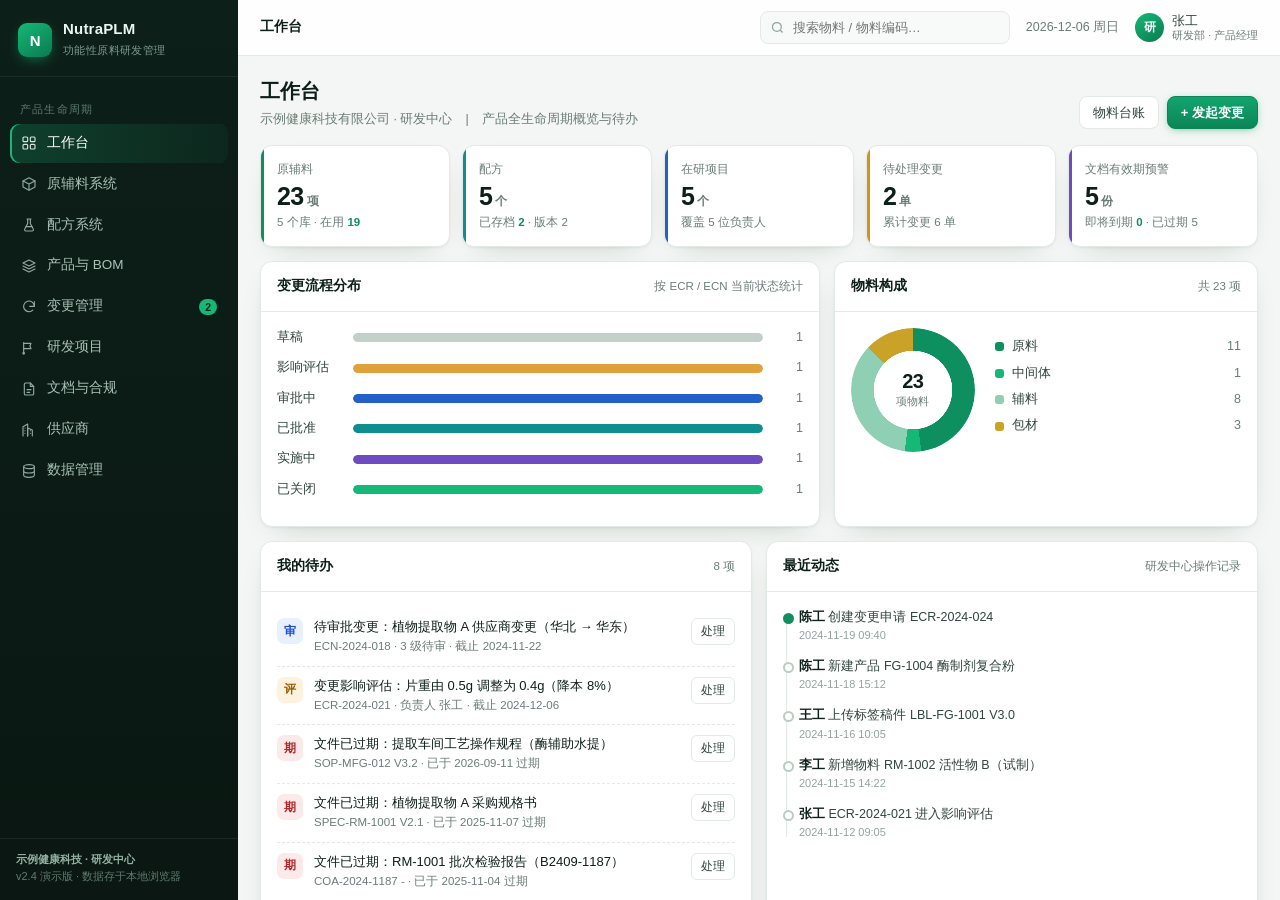
==== commit 682fa72c: "chore: 演示数据脱敏（企业/人员/供应商/产品线/价格替换为通用示例）" ====
--- a/index.html
+++ b/index.html
@@ -388,7 +388,7 @@
     </div>
     <nav class="nav" id="nav"></nav>
     <div class="side-foot">
-      <b>源本生物 · 研发中心</b><br>
+      <b>示例健康科技 · 研发中心</b><br>
       v2.4 演示版 · 数据存于本地浏览器
     </div>
   </aside>
@@ -403,7 +403,7 @@
       <div class="today" id="today"></div>
       <div class="me">
         <div class="av">研</div>
-        <div class="nm">张敏<i>研发部 · 产品经理</i></div>
+        <div class="nm">张工<i>研发部 · 产品经理</i></div>
       </div>
     </header>
     <div class="view" id="view"></div>
@@ -420,7 +420,7 @@
 
 function seed(){
   return {
-    meta:{ org:'源本生物科技有限公司', dept:'研发中心', updated:'', schema:2 },
+    meta:{ org:'示例健康科技有限公司', dept:'研发中心', updated:'', schema:2 },
     libs:[
       {id:'LIB1',code:'RAW-F',name:'功能性原料库',desc:'十字花科来源活性物、酶制剂等功能性核心原料',color:'#0e8f5f'},
       {id:'LIB2',code:'RAW-V',name:'维生素与矿物质库',desc:'营养强化剂，按 GB 14880 规定使用',color:'#2361c9'},
@@ -429,29 +429,29 @@
       {id:'LIB5',code:'PKG',name:'包装材料库',desc:'瓶、袋、箱等食品接触材料',color:'#0d6d72'}
     ],
     materials:[
-      {id:'M001',libId:'LIB1',code:'RM-1001',name:'西兰花种子提取物（萝卜硫苷 13%）',type:'原料',origin:'十字花科 西兰花 Brassica oleracea var. italica 成熟种子',spec:'萝卜硫苷≥13.0%，水分≤5.0%，重金属≤10ppm',unit:'kg',price:1850,sup:'SUP01',status:'在用',ver:'V2.1',date:'2024-11-08',note:'主力活性原料，宁夏/山东双基地采购',
-        acts:[['萝卜硫苷 Glucoraphanin','≥13.0%','HPLC'],['总硫代葡萄糖苷','≥18.0%','HPLC'],['水分','≤5.0%','GB 5009.3']],
+      {id:'M001',libId:'LIB1',code:'RM-1001',name:'植物提取物 A（活性成分 A 13%）',type:'原料',origin:'植物原料经水提、浓缩、喷雾干燥制得',spec:'活性成分 A≥13.0%，水分≤5.0%，重金属≤10ppm',unit:'kg',price:860,sup:'SUP01',status:'在用',ver:'V2.1',date:'2024-11-08',note:'主力活性原料，西北/华北双基地采购',
+        acts:[['总黄酮（以芦丁计）','≥13.0%','HPLC'],['总多酚','≥18.0%','HPLC'],['水分','≤5.0%','GB 5009.3']],
         nut:{e:1180,p:9.8,f:0.8,c:58.6,s:4.2,fib:14.5,na:145},
-        regs:[['新食品原料','国家卫生计生委 2017 年第 7 号公告（西兰花种子水提物）','普通食品，婴幼儿食品除外','≤600mg/天（以萝卜硫苷计）'],
+        regs:[['新食品原料','国家卫生计生委 2017 年第 7 号公告（植物提取物（示例））','普通食品，婴幼儿食品除外','≤600mg/天（以活性成分 A计）'],
               ['出口','美国 self-GRAS / 欧盟 Novel Food 已授权','膳食补充剂','按目的国法规']],
-        fn:['抗氧化','激活 Nrf2 通路','诱导 II 相解毒酶']},
-      {id:'M002',libId:'LIB1',code:'IM-1101',name:'萝卜硫苷标准化中间体（40%）',type:'中间体',origin:'自制：RM-1001 经大孔树脂纯化、微囊化',spec:'萝卜硫苷 40%±2%，微囊化粉体，D90≤80μm',unit:'kg',price:5994,made:true,sup:'',status:'在用',ver:'V1.3',date:'2024-10-21',note:'自制中间体，单价为折算成本（3kg RM-1001/kg 产品 + 8% 损耗）',
-        acts:[['萝卜硫苷 Glucoraphanin','40.0%±2%','HPLC'],['总硫代葡萄糖苷','≥45.0%','HPLC'],['蛋白质残留','≤1.0%','Kjeldahl']],
+        fn:['抗氧化','清除自由基','减少氧化损伤']},
+      {id:'M002',libId:'LIB1',code:'IM-1101',name:'标准化中间体 A（40%）',type:'中间体',origin:'自制：RM-1001 经大孔树脂纯化、微囊化',spec:'活性成分 A 40%±2%，微囊化粉体，D90≤80μm',unit:'kg',price:2786,made:true,sup:'',status:'在用',ver:'V1.3',date:'2024-10-21',note:'自制中间体，单价为折算成本（3kg RM-1001/kg 产品 + 8% 损耗）',
+        acts:[['总黄酮（以芦丁计）','40.0%±2%','HPLC'],['总多酚','≥45.0%','HPLC'],['蛋白质残留','≤1.0%','Kjeldahl']],
         nut:{e:1250,p:3.2,f:0.3,c:78.4,s:1.1,fib:2.0,na:90},
         regs:[['新食品原料','沿用 2017 年第 7 号公告（纯化工艺需重新评估）','普通食品，婴幼儿食品除外','≤600mg/天']],
         fn:['高浓度活性物','便于低剂量成型']},
-      {id:'M003',libId:'LIB1',code:'RM-1002',name:'萝卜硫素（DL-Sulforaphane 1%）',type:'原料',origin:'酶解转化 + β-环糊精包埋',spec:'萝卜硫素≥1.0%，环糊精包埋率≥85%',unit:'kg',price:9800,sup:'SUP02',status:'试制',ver:'V1.0',date:'2024-11-15',note:'新剂型开发用，成本敏感；国内仅可出口/跨境',
-        acts:[['萝卜硫素 DL-Sulforaphane','≥1.0%','HPLC'],['包埋率','≥85%','UV'],['水分','≤4.0%','GB 5009.3']],
+      {id:'M003',libId:'LIB1',code:'RM-1002',name:'脂溶性活性物 B（1%）',type:'原料',origin:'酶解转化 + β-环糊精包埋',spec:'活性物 B≥1.0%，环糊精包埋率≥85%',unit:'kg',price:4200,sup:'SUP02',status:'试制',ver:'V1.0',date:'2024-11-15',note:'新剂型开发用，成本敏感；国内仅可出口/跨境',
+        acts:[['活性物 B','≥1.0%','HPLC'],['包埋率','≥85%','UV'],['水分','≤4.0%','GB 5009.3']],
         nut:{e:1520,p:0.5,f:0.2,c:88.0,s:0.5,fib:0,na:60},
         regs:[['合规提示','未列入我国新食品原料目录','不得直接用于境内普通食品','需完成安全性评估与申报'],
               ['美国','Self-affirmed GRAS','膳食补充剂','按 cGMP']],
         fn:['直接活性形式','高生物利用度']},
-      {id:'M004',libId:'LIB1',code:'RM-1003',name:'黑芥子酶（Myrosinase 2000U/g）',type:'原料',origin:'十字花科植物（辣根 / 芥菜籽）分离纯化',spec:'酶活≥2000U/g，水分≤6%',unit:'kg',price:4200,sup:'SUP03',status:'在用',ver:'V1.1',date:'2024-08-30',note:'体外转化用，需 2-8℃ 冷链',
-        acts:[['黑芥子酶活','≥2000 U/g','GB/T 20370'],['水分','≤6.0%','GB 5009.3'],['铅','≤0.5mg/kg','GB 5009.12']],
+      {id:'M004',libId:'LIB1',code:'RM-1003',name:'复合酶制剂（2000U/g）',type:'原料',origin:'十字花科植物（辣根 / 芥菜籽）分离纯化',spec:'酶活≥2000U/g，水分≤6%',unit:'kg',price:260,sup:'SUP03',status:'在用',ver:'V1.1',date:'2024-08-30',note:'体外转化用，需 2-8℃ 冷链',
+        acts:[['酶活','≥2000 U/g','GB/T 20370'],['水分','≤6.0%','GB 5009.3'],['铅','≤0.5mg/kg','GB 5009.12']],
         nut:{e:980,p:42.0,f:1.2,c:38.5,s:2.0,fib:6.0,na:210},
         regs:[['食品添加剂','GB 1886.174《食品工业用酶制剂》','食品加工助剂','按生产需要适量使用']],
-        fn:['催化硫苷转化为萝卜硫素']},
-      {id:'M013',libId:'LIB1',code:'RM-1004',name:'西兰花种子（有机，宁夏产）',type:'原料',origin:'宁夏固原有机种植基地',spec:'发芽率≥90%，水分≤9%',unit:'kg',price:62,sup:'SUP06',status:'停用',ver:'V1.0',date:'2024-04-02',note:'供应商资质过期，暂停采购',
+        fn:['催化硫苷转化为活性物 B']},
+      {id:'M013',libId:'LIB1',code:'RM-1004',name:'植物原料（有机，西北产）',type:'原料',origin:'西北有机种植基地',spec:'发芽率≥90%，水分≤9%',unit:'kg',price:18,sup:'SUP06',status:'停用',ver:'V1.0',date:'2024-04-02',note:'供应商资质过期，暂停采购',
         acts:[['发芽率','≥90%','GB/T 3543'],['水分','≤9.0%','GB 5009.3']],
         nut:{e:1420,p:24.0,f:12.0,c:45.0,s:3.5,fib:18.0,na:16},
         regs:[['普通食品原料','有长期食用习惯（十字花科蔬菜种子）','普通食品','无特殊限量']],
@@ -485,7 +485,7 @@
         regs:[['食品添加剂','GB 1886.76 姜黄素（着色剂）','按 GB 2760 着色剂用途','按生产需要适量'],
               ['保健食品','《保健食品原料目录》姜黄','保健食品','按目录用量']],
         fn:['抗炎','抗氧化']},
-      {id:'M019',libId:'LIB3',code:'PH-5002',name:'枸杞提取物（多糖 30%）',type:'原料',origin:'宁夏枸杞 Lycium barbarum 果实水提',spec:'枸杞多糖≥30%，水分≤5%',unit:'kg',price:320,sup:'SUP01',status:'在用',ver:'V1.0',date:'2024-07-22',note:'',
+      {id:'M019',libId:'LIB3',code:'PH-5002',name:'枸杞提取物（多糖 30%）',type:'原料',origin:'枸杞 Lycium barbarum 果实水提',spec:'枸杞多糖≥30%，水分≤5%',unit:'kg',price:320,sup:'SUP01',status:'在用',ver:'V1.0',date:'2024-07-22',note:'',
         acts:[['枸杞多糖','≥30.0%','UV 法'],['水分','≤5.0%','GB 5009.3'],['甜菜碱','≥1.0%','HPLC']],
         nut:{e:1290,p:8.5,f:1.2,c:70.0,s:22.0,fib:6.0,na:180},
         regs:[['药食同源','卫法监发〔2002〕51 号（既是食品又是药品名单）','普通食品','无特殊限量']],
@@ -554,7 +554,7 @@
         fn:['运输包装']}
     ],
     products:[
-      {id:'P001',code:'FG-1001',name:'西兰花种子提取物片（萝卜硫苷 20mg/片）',form:'片剂',spec:'60 片/瓶，0.5g/片',stage:'量产',owner:'张敏',base:'每千片',date:'2024-09-12',
+      {id:'P001',code:'FG-1001',name:'植物提取物 A 片（活性成分 A 20mg/片）',form:'片剂',spec:'60 片/瓶，0.5g/片',stage:'量产',owner:'张工',base:'每千片',date:'2024-09-12',
         bom:[
           {id:'n1',mid:'M002',qty:0.05,unit:'kg',loss:2,children:[{id:'n1a',mid:'M001',qty:3,unit:'kg',loss:8,children:[]}]},
           {id:'n2',mid:'M005',qty:0.38,unit:'kg',loss:3,children:[]},
@@ -564,14 +564,14 @@
           {id:'n6',mid:'M010',qty:17,unit:'个',loss:0,children:[]},
           {id:'n7',mid:'M012',qty:1,unit:'个',loss:0,children:[]}
         ]},
-      {id:'P002',code:'FG-1002',name:'萝卜硫素软胶囊（萝卜硫素 5mg/粒）',form:'胶囊',spec:'60 粒/瓶，0.8g/粒',stage:'中试',owner:'李伟',base:'每千粒',date:'2024-10-30',
+      {id:'P002',code:'FG-1002',name:'活性物 B 软胶囊（活性物 B 5mg/粒）',form:'胶囊',spec:'60 粒/瓶，0.8g/粒',stage:'中试',owner:'李工',base:'每千粒',date:'2024-10-30',
         bom:[
           {id:'n1',mid:'M003',qty:0.65,unit:'kg',loss:3,children:[]},
           {id:'n2',mid:'M004',qty:0.02,unit:'kg',loss:2,children:[]},
           {id:'n3',mid:'M011',qty:17,unit:'个',loss:0,children:[]},
           {id:'n4',mid:'M012',qty:1,unit:'个',loss:0,children:[]}
         ]},
-      {id:'P003',code:'FG-1003',name:'萝卜硫苷固体饮料（条装 3g）',form:'粉剂',spec:'30 条/盒，3g/条',stage:'量产',owner:'王芳',base:'每千条',date:'2024-08-05',
+      {id:'P003',code:'FG-1003',name:'植物提取物 A 固体饮料（条装 3g）',form:'粉剂',spec:'30 条/盒，3g/条',stage:'量产',owner:'王工',base:'每千条',date:'2024-08-05',
         bom:[
           {id:'n1',mid:'M001',qty:1.2,unit:'kg',loss:2,children:[]},
           {id:'n2',mid:'M014',qty:1.6,unit:'kg',loss:2,children:[]},
@@ -579,7 +579,7 @@
           {id:'n4',mid:'M011',qty:1000,unit:'个',loss:1,children:[]},
           {id:'n5',mid:'M012',qty:42,unit:'个',loss:0,children:[]}
         ]},
-      {id:'P004',code:'FG-1004',name:'黑芥子酶活化复合粉',form:'粉剂',spec:'1kg/袋，酶活 1600U/g',stage:'研发',owner:'陈静',base:'每袋',date:'2024-11-18',
+      {id:'P004',code:'FG-1004',name:'酶制剂复合粉',form:'粉剂',spec:'1kg/袋，酶活 1600U/g',stage:'研发',owner:'陈工',base:'每袋',date:'2024-11-18',
         bom:[
           {id:'n1',mid:'M004',qty:0.8,unit:'kg',loss:2,children:[]},
           {id:'n2',mid:'M014',qty:0.2,unit:'kg',loss:2,children:[]},
@@ -587,113 +587,113 @@
         ]}
     ],
     changes:[
-      {id:'C001',code:'ECN-2024-018',title:'萝卜硫苷提取物供应商变更（山东寿光 → 江苏邳州）',type:'供应商变更',pri:'高',status:'审批中',
-        initiator:'李伟',owner:'王芳',created:'2024-11-02',due:'2024-11-22',affected:['M001','P001','P003'],
-        desc:'山东寿光基地 2024 年减产，为保证交付，申请切换至江苏邳州工厂供货。需完成小试比对、稳定性桥接与包材相容性复核。',
-        approvals:[{role:'研发',user:'张敏',state:'已通过',date:'2024-11-05',cmt:'含量与指纹图谱一致'},
-                   {role:'质量',user:'陈静',state:'待审批',date:'',cmt:''},
-                   {role:'生产',user:'赵磊',state:'待审批',date:'',cmt:''},
-                   {role:'法规',user:'周颖',state:'待审批',date:'',cmt:''}],
-        history:[{t:'2024-11-02 09:12',u:'李伟',a:'创建变更申请'},{t:'2024-11-05 14:30',u:'张敏',a:'研发审批通过'},{t:'2024-11-06 10:02',u:'王芳',a:'提交评审'}]},
+      {id:'C001',code:'ECN-2024-018',title:'植物提取物 A 供应商变更（华北 → 华东）',type:'供应商变更',pri:'高',status:'审批中',
+        initiator:'李工',owner:'王工',created:'2024-11-02',due:'2024-11-22',affected:['M001','P001','P003'],
+        desc:'华北基地基地 2024 年减产，为保证交付，申请切换至华东基地工厂供货。需完成小试比对、稳定性桥接与包材相容性复核。',
+        approvals:[{role:'研发',user:'张工',state:'已通过',date:'2024-11-05',cmt:'含量与指纹图谱一致'},
+                   {role:'质量',user:'陈工',state:'待审批',date:'',cmt:''},
+                   {role:'生产',user:'赵工',state:'待审批',date:'',cmt:''},
+                   {role:'法规',user:'周工',state:'待审批',date:'',cmt:''}],
+        history:[{t:'2024-11-02 09:12',u:'李工',a:'创建变更申请'},{t:'2024-11-05 14:30',u:'张工',a:'研发审批通过'},{t:'2024-11-06 10:02',u:'王工',a:'提交评审'}]},
       {id:'C002',code:'ECR-2024-021',title:'片重由 0.5g 调整为 0.4g（降本 8%）',type:'配方变更',pri:'中',status:'影响评估',
-        initiator:'张敏',owner:'张敏',created:'2024-11-11',due:'2024-12-06',affected:['P001'],
+        initiator:'张工',owner:'张工',created:'2024-11-11',due:'2024-12-06',affected:['P001'],
         desc:'通过提高中间体占比、下调填充剂比例，将片重降至 0.4g。需评估硬度、崩解时限与货架期稳定性。',
-        approvals:[{role:'研发',user:'张敏',state:'待审批',date:'',cmt:''},{role:'质量',user:'陈静',state:'待审批',date:'',cmt:''}],
-        history:[{t:'2024-11-11 16:20',u:'张敏',a:'创建变更申请'},{t:'2024-11-12 09:05',u:'张敏',a:'进入影响评估'}]},
+        approvals:[{role:'研发',user:'张工',state:'待审批',date:'',cmt:''},{role:'质量',user:'陈工',state:'待审批',date:'',cmt:''}],
+        history:[{t:'2024-11-11 16:20',u:'张工',a:'创建变更申请'},{t:'2024-11-12 09:05',u:'张工',a:'进入影响评估'}]},
       {id:'C003',code:'ECN-2024-015',title:'60mL HDPE 瓶切换为避光铝塑泡罩',type:'包装变更',pri:'中',status:'实施中',
-        initiator:'王芳',owner:'赵磊',created:'2024-10-08',due:'2024-11-30',affected:['M010','P001'],
+        initiator:'王工',owner:'赵工',created:'2024-10-08',due:'2024-11-30',affected:['M010','P001'],
         desc:'客户反馈瓶装携带不便，切换泡罩包装。涉及包材新开模、装箱规格调整与标签改版。',
-        approvals:[{role:'研发',user:'张敏',state:'已通过',date:'2024-10-10',cmt:''},{role:'质量',user:'陈静',state:'已通过',date:'2024-10-12',cmt:'相容性合格'},
-                   {role:'生产',user:'赵磊',state:'已通过',date:'2024-10-15',cmt:''}],
-        history:[{t:'2024-10-08 11:00',u:'王芳',a:'创建变更申请'},{t:'2024-10-15 17:40',u:'赵磊',a:'审批通过，开始实施'}]},
-      {id:'C004',code:'ECR-2024-009',title:'萝卜硫苷含量指标由 ≥13% 提升至 ≥20%',type:'规格变更',pri:'高',status:'已关闭',
-        initiator:'张敏',owner:'张敏',created:'2024-05-20',due:'2024-08-30',affected:['M001','M002','P003'],
+        approvals:[{role:'研发',user:'张工',state:'已通过',date:'2024-10-10',cmt:''},{role:'质量',user:'陈工',state:'已通过',date:'2024-10-12',cmt:'相容性合格'},
+                   {role:'生产',user:'赵工',state:'已通过',date:'2024-10-15',cmt:''}],
+        history:[{t:'2024-10-08 11:00',u:'王工',a:'创建变更申请'},{t:'2024-10-15 17:40',u:'赵工',a:'审批通过，开始实施'}]},
+      {id:'C004',code:'ECR-2024-009',title:'活性成分 A 含量指标由 ≥13% 提升至 ≥20%',type:'规格变更',pri:'高',status:'已关闭',
+        initiator:'张工',owner:'张工',created:'2024-05-20',due:'2024-08-30',affected:['M001','M002','P003'],
         desc:'对标竞品规格，提升提取物含量标准。已完成工艺放大与客户通知。',
-        approvals:[{role:'研发',user:'张敏',state:'已通过',date:'2024-06-01',cmt:''},{role:'质量',user:'陈静',state:'已通过',date:'2024-06-05',cmt:''},
-                   {role:'法规',user:'周颖',state:'已通过',date:'2024-06-09',cmt:'标签已同步更新'}],
-        history:[{t:'2024-05-20 10:00',u:'张敏',a:'创建变更申请'},{t:'2024-08-28 15:00',u:'张敏',a:'验证完成，关闭变更'}]},
-      {id:'C005',code:'ECR-2024-024',title:'新增黑芥子酶供应商（双源保障）',type:'供应商变更',pri:'低',status:'草稿',
-        initiator:'陈静',owner:'陈静',created:'2024-11-19',due:'2024-12-20',affected:['M004','P002','P004'],
+        approvals:[{role:'研发',user:'张工',state:'已通过',date:'2024-06-01',cmt:''},{role:'质量',user:'陈工',state:'已通过',date:'2024-06-05',cmt:''},
+                   {role:'法规',user:'周工',state:'已通过',date:'2024-06-09',cmt:'标签已同步更新'}],
+        history:[{t:'2024-05-20 10:00',u:'张工',a:'创建变更申请'},{t:'2024-08-28 15:00',u:'张工',a:'验证完成，关闭变更'}]},
+      {id:'C005',code:'ECR-2024-024',title:'新增酶制剂供应商（双源保障）',type:'供应商变更',pri:'低',status:'草稿',
+        initiator:'陈工',owner:'陈工',created:'2024-11-19',due:'2024-12-20',affected:['M004','P002','P004'],
         desc:'现独家供应存在断供风险，拟引入第二供应商，需完成资质审核与三批小样验证。',
-        approvals:[],history:[{t:'2024-11-19 09:40',u:'陈静',a:'创建变更申请（草稿）'}]},
+        approvals:[],history:[{t:'2024-11-19 09:40',u:'陈工',a:'创建变更申请（草稿）'}]},
       {id:'C006',code:'ECN-2024-011',title:'提取工艺由水提改为酶辅助水提',type:'工艺变更',pri:'高',status:'已批准',
-        initiator:'李伟',owner:'李伟',created:'2024-07-02',due:'2024-11-15',affected:['M002','P001','P003'],
-        desc:'引入纤维素酶辅助提取，萝卜硫苷收率提升约 12%，需重新验证杂质谱与溶剂残留。',
-        approvals:[{role:'研发',user:'张敏',state:'已通过',date:'2024-07-15',cmt:''},{role:'质量',user:'陈静',state:'已通过',date:'2024-07-20',cmt:''},
-                   {role:'生产',user:'赵磊',state:'已通过',date:'2024-07-25',cmt:'设备可兼容'}],
-        history:[{t:'2024-07-02 14:10',u:'李伟',a:'创建变更申请'},{t:'2024-07-25 16:22',u:'张敏',a:'变更批准，待排产实施'}]}
+        initiator:'李工',owner:'李工',created:'2024-07-02',due:'2024-11-15',affected:['M002','P001','P003'],
+        desc:'引入纤维素酶辅助提取，活性成分 A收率提升约 12%，需重新验证杂质谱与溶剂残留。',
+        approvals:[{role:'研发',user:'张工',state:'已通过',date:'2024-07-15',cmt:''},{role:'质量',user:'陈工',state:'已通过',date:'2024-07-20',cmt:''},
+                   {role:'生产',user:'赵工',state:'已通过',date:'2024-07-25',cmt:'设备可兼容'}],
+        history:[{t:'2024-07-02 14:10',u:'李工',a:'创建变更申请'},{t:'2024-07-25 16:22',u:'张工',a:'变更批准，待排产实施'}]}
     ],
     docs:[
-      {id:'D001',code:'SOP-MFG-012',title:'提取车间工艺操作规程（酶辅助水提）',type:'SOP',ver:'V3.2',status:'生效',link:'M002',owner:'赵磊',date:'2024-09-12',expire:'2026-09-11'},
-      {id:'D002',code:'SPEC-RM-1001',title:'西兰花种子提取物采购规格书',type:'规格书',ver:'V2.1',status:'生效',link:'M001',owner:'张敏',date:'2024-11-08',expire:'2025-11-07'},
-      {id:'D003',code:'COA-2024-1187',title:'RM-1001 批次检验报告（B2409-1187）',type:'COA',ver:'-',status:'生效',link:'M001',owner:'陈静',date:'2024-11-05',expire:'2025-11-04'},
-      {id:'D004',code:'REG-NFI-2024',title:'西兰花种子提取物新食品原料申报材料',type:'法规文件',ver:'V1.4',status:'审核中',link:'M001',owner:'周颖',date:'2024-10-28',expire:'2025-10-27'},
-      {id:'D005',code:'RPT-STA-031',title:'FG-1001 加速稳定性试验报告（6 个月）',type:'研究报告',ver:'V1.0',status:'生效',link:'P001',owner:'陈静',date:'2024-08-16',expire:'2025-02-02'},
-      {id:'D006',code:'SOP-QA-008',title:'供应商现场审计管理规程',type:'SOP',ver:'V2.0',status:'生效',link:'',owner:'陈静',date:'2024-04-10',expire:'2025-01-15'},
-      {id:'D007',code:'LBL-FG-1001',title:'FG-1001 标签稿件（含功能声称）',type:'标签稿件',ver:'V3.0',status:'草稿',link:'P001',owner:'王芳',date:'2024-11-16',expire:''},
-      {id:'D008',code:'COA-2023-0912',title:'RM-1001 批次检验报告（B2308-0912）',type:'COA',ver:'-',status:'已作废',link:'M001',owner:'陈静',date:'2023-08-20',expire:'2024-08-19'}
+      {id:'D001',code:'SOP-MFG-012',title:'提取车间工艺操作规程（酶辅助水提）',type:'SOP',ver:'V3.2',status:'生效',link:'M002',owner:'赵工',date:'2024-09-12',expire:'2026-09-11'},
+      {id:'D002',code:'SPEC-RM-1001',title:'植物提取物 A 采购规格书',type:'规格书',ver:'V2.1',status:'生效',link:'M001',owner:'张工',date:'2024-11-08',expire:'2025-11-07'},
+      {id:'D003',code:'COA-2024-1187',title:'RM-1001 批次检验报告（B2409-1187）',type:'COA',ver:'-',status:'生效',link:'M001',owner:'陈工',date:'2024-11-05',expire:'2025-11-04'},
+      {id:'D004',code:'REG-NFI-2024',title:'植物提取物 A 新食品原料申报材料',type:'法规文件',ver:'V1.4',status:'审核中',link:'M001',owner:'周工',date:'2024-10-28',expire:'2025-10-27'},
+      {id:'D005',code:'RPT-STA-031',title:'FG-1001 加速稳定性试验报告（6 个月）',type:'研究报告',ver:'V1.0',status:'生效',link:'P001',owner:'陈工',date:'2024-08-16',expire:'2025-02-02'},
+      {id:'D006',code:'SOP-QA-008',title:'供应商现场审计管理规程',type:'SOP',ver:'V2.0',status:'生效',link:'',owner:'陈工',date:'2024-04-10',expire:'2025-01-15'},
+      {id:'D007',code:'LBL-FG-1001',title:'FG-1001 标签稿件（含功能声称）',type:'标签稿件',ver:'V3.0',status:'草稿',link:'P001',owner:'王工',date:'2024-11-16',expire:''},
+      {id:'D008',code:'COA-2023-0912',title:'RM-1001 批次检验报告（B2308-0912）',type:'COA',ver:'-',status:'已作废',link:'M001',owner:'陈工',date:'2023-08-20',expire:'2024-08-19'}
     ],
     projects:[
-      {id:'J001',code:'PRJ-2024-03',name:'萝卜硫素微囊化中试放大',stage:'中试',prog:68,owner:'李伟',start:'2024-06-01',end:'2024-12-31',
-       desc:'以 β-环糊精包埋提升萝卜硫素稳定性，目标包埋率≥85%，中试批量 50kg。',ms:['包埋工艺确定','中试三批验证','稳定性 3 月数据','转量产评审']},
-      {id:'J002',code:'PRJ-2024-06',name:'高含量萝卜硫苷（≥40%）工艺开发',stage:'小试',prog:45,owner:'张敏',start:'2024-08-15',end:'2025-03-31',
-       desc:'通过大孔树脂纯化将萝卜硫苷含量提升至 40% 以上，收率不低于 65%。',ms:['树脂选型','纯化参数优化','小试三批','成本测算']},
-      {id:'J003',code:'PRJ-2025-01',name:'西兰花种子提取物新食品原料申报',stage:'注册申报',prog:30,owner:'周颖',start:'2024-09-01',end:'2025-09-30',
+      {id:'J001',code:'PRJ-2024-03',name:'活性物 B 微囊化中试放大',stage:'中试',prog:68,owner:'李工',start:'2024-06-01',end:'2024-12-31',
+       desc:'以 β-环糊精包埋提升活性物 B稳定性，目标包埋率≥85%，中试批量 50kg。',ms:['包埋工艺确定','中试三批验证','稳定性 3 月数据','转量产评审']},
+      {id:'J002',code:'PRJ-2024-06',name:'高含量植物提取物（≥40%）工艺开发',stage:'小试',prog:45,owner:'张工',start:'2024-08-15',end:'2025-03-31',
+       desc:'通过大孔树脂纯化将活性成分 A含量提升至 40% 以上，收率不低于 65%。',ms:['树脂选型','纯化参数优化','小试三批','成本测算']},
+      {id:'J003',code:'PRJ-2025-01',name:'植物提取物 A 新食品原料申报',stage:'注册申报',prog:30,owner:'周工',start:'2024-09-01',end:'2025-09-30',
        desc:'完成安全性评估、工艺必要性与标签合规材料，提交国家卫健委受理。',ms:['材料起草','安全性评估','专家论证','正式受理']},
-      {id:'J004',code:'PRJ-2024-09',name:'缓释片配方开发（12 小时释放）',stage:'概念',prog:15,owner:'陈静',start:'2024-11-01',end:'2025-06-30',
+      {id:'J004',code:'PRJ-2024-09',name:'缓释片配方开发（12 小时释放）',stage:'概念',prog:15,owner:'陈工',start:'2024-11-01',end:'2025-06-30',
        desc:'骨架型缓释体系，目标 2h 释放 30%、12h 释放 ≥90%。',ms:['骨架材料筛选','释放曲线方法学','处方确定']},
-      {id:'J005',code:'PRJ-2023-11',name:'固体饮料产线放大与量产导入',stage:'量产导入',prog:92,owner:'王芳',start:'2023-11-20',end:'2024-11-30',
+      {id:'J005',code:'PRJ-2023-11',name:'固体饮料产线放大与量产导入',stage:'量产导入',prog:92,owner:'王工',start:'2023-11-20',end:'2024-11-30',
        desc:'条装线产能由 5 万条/日提升至 12 万条/日，完成 OQ/PQ 验证。',ms:['设备安装','OQ 验证','PQ 三批','量产移交']}
     ],
     suppliers:[
-      {id:'SUP01',code:'SUP-001',name:'山东寿光绿源生物科技有限公司',region:'山东·潍坊',cat:'原料',certs:['SC 生产许可','ISO 22000','HALAL','有机认证'],status:'合格',since:'2019-03',contact:'刘经理 138****6621'},
-      {id:'SUP02',code:'SUP-002',name:'江苏邳州植提生物工程有限公司',region:'江苏·邳州',cat:'原料 / 中间体',certs:['SC 生产许可','ISO 9001','KOSHER'],status:'合格',since:'2022-07',contact:'孙经理 139****3018'},
-      {id:'SUP03',code:'SUP-003',name:'陕西森弗天然制品有限公司',region:'陕西·西安',cat:'酶制剂',certs:['SC 生产许可','FSSC 22000'],status:'考察中',since:'2024-10',contact:'马经理 137****7742'},
-      {id:'SUP04',code:'SUP-004',name:'安徽山河药用辅料股份有限公司',region:'安徽·淮南',cat:'辅料',certs:['CDE 登记 A','ISO 9001','EXCiPACT'],status:'合格',since:'2018-05',contact:'吴经理 135****2209'},
-      {id:'SUP05',code:'SUP-005',name:'浙江天成医药包装有限公司',region:'浙江·台州',cat:'包材',certs:['药包材注册证','ISO 15378'],status:'合格',since:'2020-09',contact:'郑经理 136****5563'},
-      {id:'SUP06',code:'SUP-006',name:'宁夏固原有机农业种植合作社',region:'宁夏·固原',cat:'农产品',certs:['有机认证'],status:'暂停',since:'2021-04',contact:'杨社长 133****8890'}
+      {id:'SUP01',code:'SUP-001',name:'供应商 A（植物原料，示例）',region:'华东地区',cat:'原料',certs:['SC 生产许可','ISO 22000','HALAL','有机认证'],status:'合格',since:'2019-03',contact:'联系人 138****0000'},
+      {id:'SUP02',code:'SUP-002',name:'供应商 B（提取物，示例）',region:'华东地区',cat:'原料 / 中间体',certs:['SC 生产许可','ISO 9001','KOSHER'],status:'合格',since:'2022-07',contact:'联系人 139****0000'},
+      {id:'SUP03',code:'SUP-003',name:'供应商 C（酶制剂，示例）',region:'西北地区',cat:'酶制剂',certs:['SC 生产许可','FSSC 22000'],status:'考察中',since:'2024-10',contact:'联系人 137****0000'},
+      {id:'SUP04',code:'SUP-004',name:'供应商 D（辅料，示例）',region:'华中地区',cat:'辅料',certs:['CDE 登记 A','ISO 9001','EXCiPACT'],status:'合格',since:'2018-05',contact:'联系人 135****0000'},
+      {id:'SUP05',code:'SUP-005',name:'供应商 E（包材，示例）',region:'华东地区',cat:'包材',certs:['药包材注册证','ISO 15378'],status:'合格',since:'2020-09',contact:'联系人 136****0000'},
+      {id:'SUP06',code:'SUP-006',name:'供应商 F（有机种植基地，示例）',region:'西北地区',cat:'农产品',certs:['有机认证'],status:'暂停',since:'2021-04',contact:'联系人 133****0000'}
     ],
     formulas:[
-      {id:'F001',code:'FRM-1001',name:'萝卜硫苷片芯配方（0.5g/片）',ver:'V2.0',status:'已存档',batch:100,yieldRate:96,
-       servings:200000,servingUnit:'片',product:'P001',owner:'张敏',date:'2024-11-10',
+      {id:'F001',code:'FRM-1001',name:'植物提取物 A 片芯配方（0.5g/片）',ver:'V2.0',status:'已存档',batch:100,yieldRate:96,
+       servings:200000,servingUnit:'片',product:'P001',owner:'张工',date:'2024-11-10',
        note:'100kg 片芯批量，对应 20 万片；中间体由 RM-1001 自制成，单价按折算成本计。',
        items:[{ing:'M002',qty:12.5,loss:2},{ing:'M005',qty:62,loss:3},{ing:'M008',qty:3.2,loss:5},
               {ing:'M006',qty:1.0,loss:1},{ing:'M007',qty:0.8,loss:1},{ing:'M009',qty:1.5,loss:1}],
-       archives:[{ver:'V1.0',date:'2024-06-18',user:'张敏',cost:94448.24,unit:983.84,per:0.4722,
-         items:[{ing:'M002',qty:15,loss:2,price:5994},{ing:'M005',qty:60,loss:3,price:38},{ing:'M008',qty:3.2,loss:5,price:96},
+       archives:[{ver:'V1.0',date:'2024-06-18',user:'张工',cost:45365.84,unit:472.56,per:0.2268,
+         items:[{ing:'M002',qty:15,loss:2,price:2786},{ing:'M005',qty:60,loss:3,price:38},{ing:'M008',qty:3.2,loss:5,price:96},
                 {ing:'M006',qty:1.0,loss:1,price:46},{ing:'M007',qty:0.8,loss:1,price:28}]}]},
-      {id:'F002',code:'FRM-1002',name:'萝卜硫素软胶囊内容物配方',ver:'V1.1',status:'草稿',batch:50,yieldRate:98,
-       servings:62500,servingUnit:'粒',product:'P002',owner:'李伟',date:'2024-11-16',
+      {id:'F002',code:'FRM-1002',name:'活性物 B 软胶囊内容物配方',ver:'V1.1',status:'草稿',batch:50,yieldRate:98,
+       servings:62500,servingUnit:'粒',product:'P002',owner:'李工',date:'2024-11-16',
        note:'内容物 0.8g/粒，环糊精包埋体系，需评估高温压丸稳定性。',
        items:[{ing:'M003',qty:32,loss:3},{ing:'M004',qty:1.0,loss:2},{ing:'M014',qty:15,loss:2},{ing:'M009',qty:0.5,loss:1}],
        archives:[]},
-      {id:'F003',code:'FRM-1003',name:'萝卜硫苷固体饮料配方（3g/条）',ver:'V3.0',status:'已存档',batch:200,yieldRate:99,
-       servings:66000,servingUnit:'条',product:'P003',owner:'王芳',date:'2024-11-18',
+      {id:'F003',code:'FRM-1003',name:'植物提取物 A 固体饮料配方（3g/条）',ver:'V3.0',status:'已存档',batch:200,yieldRate:99,
+       servings:66000,servingUnit:'条',product:'P003',owner:'王工',date:'2024-11-18',
        note:'200kg 粉体批量，对应 6.6 万条；甜味体系已由蔗糖改为三氯蔗糖。',
        items:[{ing:'M001',qty:78,loss:2},{ing:'M014',qty:100,loss:2},{ing:'M009',qty:3,loss:1},
               {ing:'M021',qty:0.6,loss:0},{ing:'M022',qty:1.5,loss:0}],
-       archives:[{ver:'V2.0',date:'2024-05-10',user:'王芳',cost:152225.65,unit:768.82,per:2.3064,
-         items:[{ing:'M001',qty:80,loss:2,price:1850},{ing:'M014',qty:100,loss:2,price:9.5},
+       archives:[{ver:'V2.0',date:'2024-05-10',user:'王工',cost:71441.65,unit:360.82,per:1.0824,
+         items:[{ing:'M001',qty:80,loss:2,price:860},{ing:'M014',qty:100,loss:2,price:9.5},
                 {ing:'M009',qty:3,loss:1,price:55},{ing:'M021',qty:0.5,loss:0,price:260}]}]},
       {id:'F004',code:'FRM-2001',name:'复合维生素矿物质粉（出口，4g/份）',ver:'V1.0',status:'草稿',batch:20,yieldRate:98,
-       servings:5000,servingUnit:'份',product:'',owner:'陈静',date:'2024-11-19',
+       servings:5000,servingUnit:'份',product:'',owner:'陈工',date:'2024-11-19',
        note:'出口配方，含甘氨酸镁（境内未列入 GB 14880 镁来源，仅限出口）。',
        items:[{ing:'M009',qty:5,loss:1},{ing:'M015',qty:0.02,loss:0},{ing:'M016',qty:0.35,loss:1},
               {ing:'M017',qty:6,loss:1},{ing:'M014',qty:8,loss:2}],
        archives:[]},
       {id:'F005',code:'FRM-1004',name:'姜黄素复合片配方（0.5g/片）',ver:'V1.0',status:'草稿',batch:80,yieldRate:96,
-       servings:160000,servingUnit:'片',product:'',owner:'张敏',date:'2024-11-20',
+       servings:160000,servingUnit:'片',product:'',owner:'张工',date:'2024-11-20',
        note:'概念验证配方，姜黄素占比 15%，待做溶出与稳定性。',
        items:[{ing:'M018',qty:12,loss:2},{ing:'M005',qty:55,loss:3},{ing:'M008',qty:2.4,loss:5},
               {ing:'M006',qty:0.8,loss:1},{ing:'M007',qty:0.6,loss:1},{ing:'M009',qty:1.2,loss:1}],
        archives:[]}
     ],
     log:[
-      {t:'2024-11-19 09:40',u:'陈静',a:'创建变更申请 ECR-2024-024',k:'change'},
-      {t:'2024-11-18 15:12',u:'陈静',a:'新建产品 FG-1004 黑芥子酶活化复合粉',k:'product'},
-      {t:'2024-11-16 10:05',u:'王芳',a:'上传标签稿件 LBL-FG-1001 V3.0',k:'doc'},
-      {t:'2024-11-15 14:22',u:'李伟',a:'新增物料 RM-1002 萝卜硫素（试制）',k:'material'},
-      {t:'2024-11-12 09:05',u:'张敏',a:'ECR-2024-021 进入影响评估',k:'change'}
+      {t:'2024-11-19 09:40',u:'陈工',a:'创建变更申请 ECR-2024-024',k:'change'},
+      {t:'2024-11-18 15:12',u:'陈工',a:'新建产品 FG-1004 酶制剂复合粉',k:'product'},
+      {t:'2024-11-16 10:05',u:'王工',a:'上传标签稿件 LBL-FG-1001 V3.0',k:'doc'},
+      {t:'2024-11-15 14:22',u:'李工',a:'新增物料 RM-1002 活性物 B（试制）',k:'material'},
+      {t:'2024-11-12 09:05',u:'张工',a:'ECR-2024-021 进入影响评估',k:'change'}
     ]
   };
 }
@@ -731,7 +731,7 @@
 function mat(id){ return DB.materials.find(m=>m.id===id) || null; }
 function matName(id){ const m=mat(id); return m? m.name : '（物料已删除）'; }
 function supName(id){ const s=DB.suppliers.find(x=>x.id===id); return s? s.name : '—'; }
-function addLog(a,k){ DB.log.unshift({t:nowStr(),u:'张敏',a:a,k:k||'other'}); DB.log = DB.log.slice(0,40); }
+function addLog(a,k){ DB.log.unshift({t:nowStr(),u:'张工',a:a,k:k||'other'}); DB.log = DB.log.slice(0,40); }
 
 /* ================= 成本计算 ================= */
 function unitCost(n){
@@ -1442,18 +1442,18 @@
   return '<div class="fgrid">'
     + fld('物料编码','code',m.code,{req:true,ph:'如 RM-1001'})
     + fld('物料类型','type',m.type||'原料',{req:true,type:'select',options:['原料','中间体','辅料','包材']})
-    + fld('物料名称','name',m.name,{req:true,full:true,ph:'如 西兰花种子提取物（萝卜硫苷 13%）'})
+    + fld('物料名称','name',m.name,{req:true,full:true,ph:'如 植物提取物 A（活性成分 A 13%）'})
     + fld('所属原辅料库','libId',m.libId||'LIB1',{req:true,type:'select',options:(DB.libs||[]).map(l=>({v:l.id,t:l.name}))})
-    + fld('基原 / 来源','origin',m.origin,{full:true,ph:'如 十字花科 西兰花 成熟种子'})
-    + fld('规格 / 质量指标','spec',m.spec,{full:true,ph:'如 萝卜硫苷≥13.0%，水分≤5.0%'})
+    + fld('基原 / 来源','origin',m.origin,{full:true,ph:'如 十字花科 十字花科蔬菜 成熟种子'})
+    + fld('规格 / 质量指标','spec',m.spec,{full:true,ph:'如 活性成分 A≥13.0%，水分≤5.0%'})
     + fld('计量单位','unit',m.unit||'kg',{req:true})
     + fld('单价（元 / 单位）','price',m.price,{type:'number',step:'0.01',min:0,ph:'自制中间体填折算成本'})
     + fld('主供应商','sup',m.sup||'',{type:'select',options:[{v:'',t:'（无 / 自制）'}].concat(DB.suppliers.map(s=>({v:s.id,t:s.name})))})
     + fld('状态','status',m.status||'在用',{type:'select',options:['在用','试制','停用']})
     + fld('版本','ver',m.ver||'V1.0')
     + fld('更新日期','date',m.date||todayStr(),{type:'date'})
-    + fld('功效成分指标（每行：名称 | 含量 | 方法）','acts',actsTxt,{type:'textarea',full:true,ph:'萝卜硫苷 Glucoraphanin | ≥13.0% | HPLC'})
-    + fld('功效标签（逗号分隔）','fn',(m.fn||[]).join('，'),{full:true,ph:'抗氧化，激活 Nrf2 通路'})
+    + fld('功效成分指标（每行：名称 | 含量 | 方法）','acts',actsTxt,{type:'textarea',full:true,ph:'总黄酮（以芦丁计） | ≥13.0% | HPLC'})
+    + fld('功效标签（逗号分隔）','fn',(m.fn||[]).join('，'),{full:true,ph:'抗氧化，清除自由基'})
     + '<div class="fld full"><label>营养成分表（每 100g）</label>'
     +   '<div style="display:grid;grid-template-columns:repeat(4,1fr);gap:8px">'
     +   nk.map(k=>'<input name="n_'+k[0]+'" type="number" step="0.01" min="0" value="'+(n[k[0]]==null?'':n[k[0]])+'" placeholder="'+k[1]+'" style="height:32px;border:1px solid var(--line);border-radius:7px;padding:0 9px;font-size:12.5px;font-family:inherit;outline:none">').join('')
@@ -1653,10 +1653,10 @@
 function impTemplate(){
   const H = ['编码','名称','所属库','类型','规格','单位','单价','主供应商','状态','版本','更新日期','功效成分','营养成分','法规依据','备注'];
   const rows = [H,
-    ['RM-2001','西兰花种子提取物（萝卜硫苷 20%）','功能性原料库','原料','萝卜硫苷≥20.0%，水分≤5.0%','kg','2600','宁夏固原有机农业种植合作社','试制','V1.0','2026-01-15',
-      '萝卜硫苷|≥20.0%|HPLC；萝卜硫素|≤0.8%|HPLC',
+    ['RM-2001','植物提取物 A（活性成分 A 20%）','功能性原料库','原料','活性成分 A≥20.0%，水分≤5.0%','kg','2600','供应商 F（有机种植基地，示例）','试制','V1.0','2026-01-15',
+      '活性成分 A|≥20.0%|HPLC；活性物 B|≤0.8%|HPLC',
       '能量=1480;蛋白质=28.5;脂肪=3.2;碳水化合物=42;糖=6.5;膳食纤维=12;钠=210',
-      '新食品原料|2017年第7号公告|≤600mg/天（以萝卜硫苷计）；普通食品原料|GB 2763|—|—',
+      '新食品原料|2017年第7号公告|≤600mg/天（以活性成分 A计）；普通食品原料|GB 2763|—|—',
       '示例行，可直接删除'],
     ['EX-2007','抗性糊精（水溶性膳食纤维）','食品添加剂与辅料库','辅料','膳食纤维≥85%，食品级','kg','24','','在用','V1.0','2026-01-10',
       '膳食纤维|≥85%|AOAC 2001.03','能量=850;碳水化合物=90;膳食纤维=85','食品添加剂|GB 28050|按生产需要适量使用|—',''],
@@ -1728,7 +1728,7 @@
     + fld('产品名称','name',p.name,{req:true,full:true})
     + fld('规格','spec',p.spec,{full:true,ph:'如 60 片/瓶，0.5g/片'})
     + fld('阶段','stage',p.stage||'研发',{type:'select',options:['研发','中试','量产','停用']})
-    + fld('负责人','owner',p.owner||'张敏')
+    + fld('负责人','owner',p.owner||'张工')
     + fld('BOM 基准','base',p.base||'每千片',{full:true,ph:'如 每千片 / 每千粒 / 每袋'})
     + '</div>';
 }
@@ -1742,9 +1742,9 @@
     + fld('变更标题','title',c.title,{req:true,full:true,ph:'一句话说明改什么、为什么改'})
     + fld('变更说明','desc',c.desc,{type:'textarea',full:true,ph:'背景、原因、影响范围与验证要求'})
     + fld('优先级','pri',c.pri||'中',{type:'select',options:['高','中','低']})
-    + fld('负责人','owner',c.owner||'张敏')
+    + fld('负责人','owner',c.owner||'张工')
     + fld('目标完成日期','due',c.due||todayStr(),{type:'date'})
-    + fld('发起人','initiator',c.initiator||'张敏')
+    + fld('发起人','initiator',c.initiator||'张工')
     + '</div>';
 }
 
@@ -1780,10 +1780,10 @@
   if(act==='imp-demo'){
     const ta = document.getElementById('impText'); if(!ta) return;
     ta.value = '编码,名称,所属库,类型,规格,单位,单价,主供应商,状态,版本,更新日期,功效成分,营养成分,法规依据,备注\n'
-      + 'RM-3001,西兰花种子提取物（萝卜硫苷 25%）,功能性原料库,原料,萝卜硫苷≥25.0%，水分≤5.0%,kg,2980,宁夏固原有机农业种植合作社,试制,V1.0,2026-11-18,'
-      + '萝卜硫苷|≥25.0%|HPLC；萝卜硫素|≤1.0%|HPLC,能量=1520;蛋白质=30.2;脂肪=3.5;碳水化合物=40.5;糖=5.8;膳食纤维=14;钠=195,'
-      + '新食品原料|2017年第7号公告|≤600mg/天（以萝卜硫苷计）,高含量规格试制\n'
-      + 'EX-2101,低聚果糖（95% 粉剂）,食品添加剂与辅料库,辅料,低聚果糖≥95%，食品级,kg,32,山东福田药业,在用,V1.0,2026-11-18,'
+      + 'RM-3001,植物提取物 A（活性成分 A 25%）,功能性原料库,原料,活性成分 A≥25.0%，水分≤5.0%,kg,2980,供应商 F（有机种植基地，示例）,试制,V1.0,2026-11-18,'
+      + '活性成分 A|≥25.0%|HPLC；活性物 B|≤1.0%|HPLC,能量=1520;蛋白质=30.2;脂肪=3.5;碳水化合物=40.5;糖=5.8;膳食纤维=14;钠=195,'
+      + '新食品原料|2017年第7号公告|≤600mg/天（以活性成分 A计）,高含量规格试制\n'
+      + 'EX-2101,低聚果糖（95% 粉剂）,食品添加剂与辅料库,辅料,低聚果糖≥95%，食品级,kg,32,供应商 D（辅料，示例）,在用,V1.0,2026-11-18,'
       + '低聚果糖|≥95%|HPLC,,普通食品原料|GB 28050|按生产需要适量使用|,益生元\n'
       + 'PK-3101,铝箔袋 5kg（食品级）,包装材料库,包材,PET/AL/PE，25kg 装,个,1.8,,在用,V1.0,2026-11-18,,,,';
     impPreview(); toast('已填入 3 行示例，可直接体验');
@@ -1816,7 +1816,7 @@
   /* --- 配方 --- */
   if(act==='new-formula'){
     const f = {id:uid('F'),code:'FRM-'+String((DB.formulas||[]).length+1).padStart(4,'0'),name:'',ver:'V1.0',status:'草稿',
-      batch:100,yieldRate:98,servings:0,servingUnit:'片',product:'',owner:'张敏',date:todayStr(),note:'',items:[],archives:[]};
+      batch:100,yieldRate:98,servings:0,servingUnit:'片',product:'',owner:'张工',date:todayStr(),note:'',items:[],archives:[]};
     openModal({title:'新建配方', body:'<div class="fgrid">'
       + fld('配方编号','code',f.code,{req:true})
       + fld('配方名称','name','',{req:true})
@@ -1824,7 +1824,7 @@
       + fld('成品率（%）','yieldRate','98',{type:'number',step:'0.1',min:1})
       + fld('产出份数','servings','0',{type:'number',step:'1',min:0})
       + fld('份数单位','servingUnit','片',{type:'select',options:['片','粒','条','份','瓶','袋']})
-      + fld('负责人','owner','张敏')
+      + fld('负责人','owner','张工')
       + fld('关联产品编码','product','',{ph:'可选，如 FG-1001'})
       + '</div>', okText:'创建并编辑', onOk:d=>{
         Object.assign(f,{code:d.code,name:d.name,batch:parseFloat(d.batch)||0,yieldRate:parseFloat(d.yieldRate)||100,
@@ -1845,7 +1845,7 @@
   if(act==='mat-to-formula'){
     const m = mat(id);
     const f = {id:uid('F'),code:'FRM-'+String((DB.formulas||[]).length+1).padStart(4,'0'),name:'新建配方（'+m.name.slice(0,12)+'）',
-      ver:'V0.1',status:'草稿',batch:100,yieldRate:98,servings:0,servingUnit:'片',product:'',owner:'张敏',
+      ver:'V0.1',status:'草稿',batch:100,yieldRate:98,servings:0,servingUnit:'片',product:'',owner:'张工',
       date:todayStr(),note:'由原辅料档案创建',items:[{ing:m.id,qty:1,loss:0}],archives:[]};
     DB.formulas.unshift(f); save(); ui.formulaId=f.id; ui.editing=null; go('formulas'); toast('已创建配方草稿');
     return;
@@ -1877,7 +1877,7 @@
     const total = formulaCost(e), out = formulaOut(e);
     const ver = prompt('请输入本次存档版本号：', nextVer(e.ver));
     if(!ver) return;
-    const snap = {ver:ver, date:todayStr(), user:'张敏', cost:total, unit: total/(out||1),
+    const snap = {ver:ver, date:todayStr(), user:'张工', cost:total, unit: total/(out||1),
       per: e.servings? total/e.servings : 0,
       items: e.items.map(i=>({ing:i.ing,qty:+i.qty,loss:+i.loss||0,price:ingPrice(i.ing)}))};
     const archiveHistory = (f.archives||[]).slice();
@@ -2026,19 +2026,19 @@
   }
   if(act==='chg-next'){
     const c = DB.changes.find(x=>x.id===id);
-    if(c.status==='草稿'){ c.status='影响评估'; c.history.push({t:nowStr(),u:'张敏',a:'提交影响评估'}); }
+    if(c.status==='草稿'){ c.status='影响评估'; c.history.push({t:nowStr(),u:'张工',a:'提交影响评估'}); }
     else if(c.status==='影响评估'){
       c.status='审批中';
       if(!c.approvals.length){
-        c.approvals = [{role:'研发',user:'张敏',state:'待审批',date:'',cmt:''},
-                       {role:'质量',user:'陈静',state:'待审批',date:'',cmt:''},
-                       {role:'生产',user:'赵磊',state:'待审批',date:'',cmt:''}];
+        c.approvals = [{role:'研发',user:'张工',state:'待审批',date:'',cmt:''},
+                       {role:'质量',user:'陈工',state:'待审批',date:'',cmt:''},
+                       {role:'生产',user:'赵工',state:'待审批',date:'',cmt:''}];
       }
-      c.history.push({t:nowStr(),u:'张敏',a:'提交多级审批'});
+      c.history.push({t:nowStr(),u:'张工',a:'提交多级审批'});
     }
-    else if(c.status==='审批中'){ c.status='已批准'; c.history.push({t:nowStr(),u:'张敏',a:'所有审批通过，变更批准'}); }
-    else if(c.status==='已批准'){ c.status='实施中'; c.history.push({t:nowStr(),u:'赵磊',a:'开始实施'}); }
-    else if(c.status==='实施中'){ c.status='已关闭'; c.history.push({t:nowStr(),u:'张敏',a:'实施验证完成，关闭变更'}); }
+    else if(c.status==='审批中'){ c.status='已批准'; c.history.push({t:nowStr(),u:'张工',a:'所有审批通过，变更批准'}); }
+    else if(c.status==='已批准'){ c.status='实施中'; c.history.push({t:nowStr(),u:'赵工',a:'开始实施'}); }
+    else if(c.status==='实施中'){ c.status='已关闭'; c.history.push({t:nowStr(),u:'张工',a:'实施验证完成，关闭变更'}); }
     addLog(c.code+' → '+c.status,'change'); save(); render(); openChange(c); toast('状态已更新为「'+c.status+'」');
     return;
   }
@@ -2055,7 +2055,7 @@
   if(act==='chg-reject'){
     const c = DB.changes.find(x=>x.id===id);
     const why = prompt('请填写驳回原因：','验证数据不足，请补充三批稳定性数据');
-    if(why){ c.status='已驳回'; c.history.push({t:nowStr(),u:'张敏',a:'驳回：'+why}); save(); render(); openChange(c); toast('已驳回'); }
+    if(why){ c.status='已驳回'; c.history.push({t:nowStr(),u:'张工',a:'驳回：'+why}); save(); render(); openChange(c); toast('已驳回'); }
     return;
   }
   if(act==='exp-chg'){ exportCSV('变更清单',[['变更单号','标题','类型','优先级','状态','发起人','负责人','创建','目标日期'],
@@ -2068,7 +2068,7 @@
       + fld('项目名称','name','',{req:true})
       + fld('项目描述','desc','',{type:'textarea',full:true})
       + fld('阶段','stage','概念',{type:'select',options:STAGES})
-      + fld('负责人','owner','张敏')
+      + fld('负责人','owner','张工')
       + fld('开始日期','start',todayStr(),{type:'date'})
       + fld('计划完成','end',todayStr(),{type:'date'})
       + '</div>', okText:'创建', onOk:d=>{
@@ -2122,7 +2122,7 @@
       + fld('标题','title',d0.title,{req:true,full:true})
       + fld('版本号','ver',d0.ver||'V1.0')
       + fld('状态','status',d0.status||'草稿',{type:'select',options:['草稿','审核中','生效','已作废']})
-      + fld('责任人','owner',d0.owner||'张敏')
+      + fld('责任人','owner',d0.owner||'张工')
       + fld('关联物料 / 产品','link',d0.link||'',{type:'select',options:[{v:'',t:'（通用文档）'}]
           .concat(DB.materials.map(m=>({v:m.id,t:'物料 · '+m.code+' '+m.name})))
           .concat(DB.products.map(p=>({v:p.id,t:'产品 · '+p.code+' '+p.name})))})
@@ -2158,7 +2158,7 @@
       + fld('供应商编码','code',s0.code||'SUP-'+String(DB.suppliers.length+1).padStart(3,'0'),{req:true})
       + fld('准入状态','status',s0.status||'考察中',{type:'select',options:['合格','考察中','暂停']})
       + fld('供应商名称','name',s0.name,{req:true,full:true})
-      + fld('所在地区','region',s0.region,{ph:'如 山东·潍坊'})
+      + fld('所在地区','region',s0.region,{ph:'如 华东地区'})
       + fld('供应类别','cat',s0.cat,{ph:'如 原料 / 辅料 / 包材'})
       + fld('资质证照（逗号分隔）','certs',(s0.certs||[]).join(','),{full:true,ph:'SC 生产许可,ISO 22000,HALAL'})
       + fld('联系人 / 电话','contact',s0.contact,{full:true})
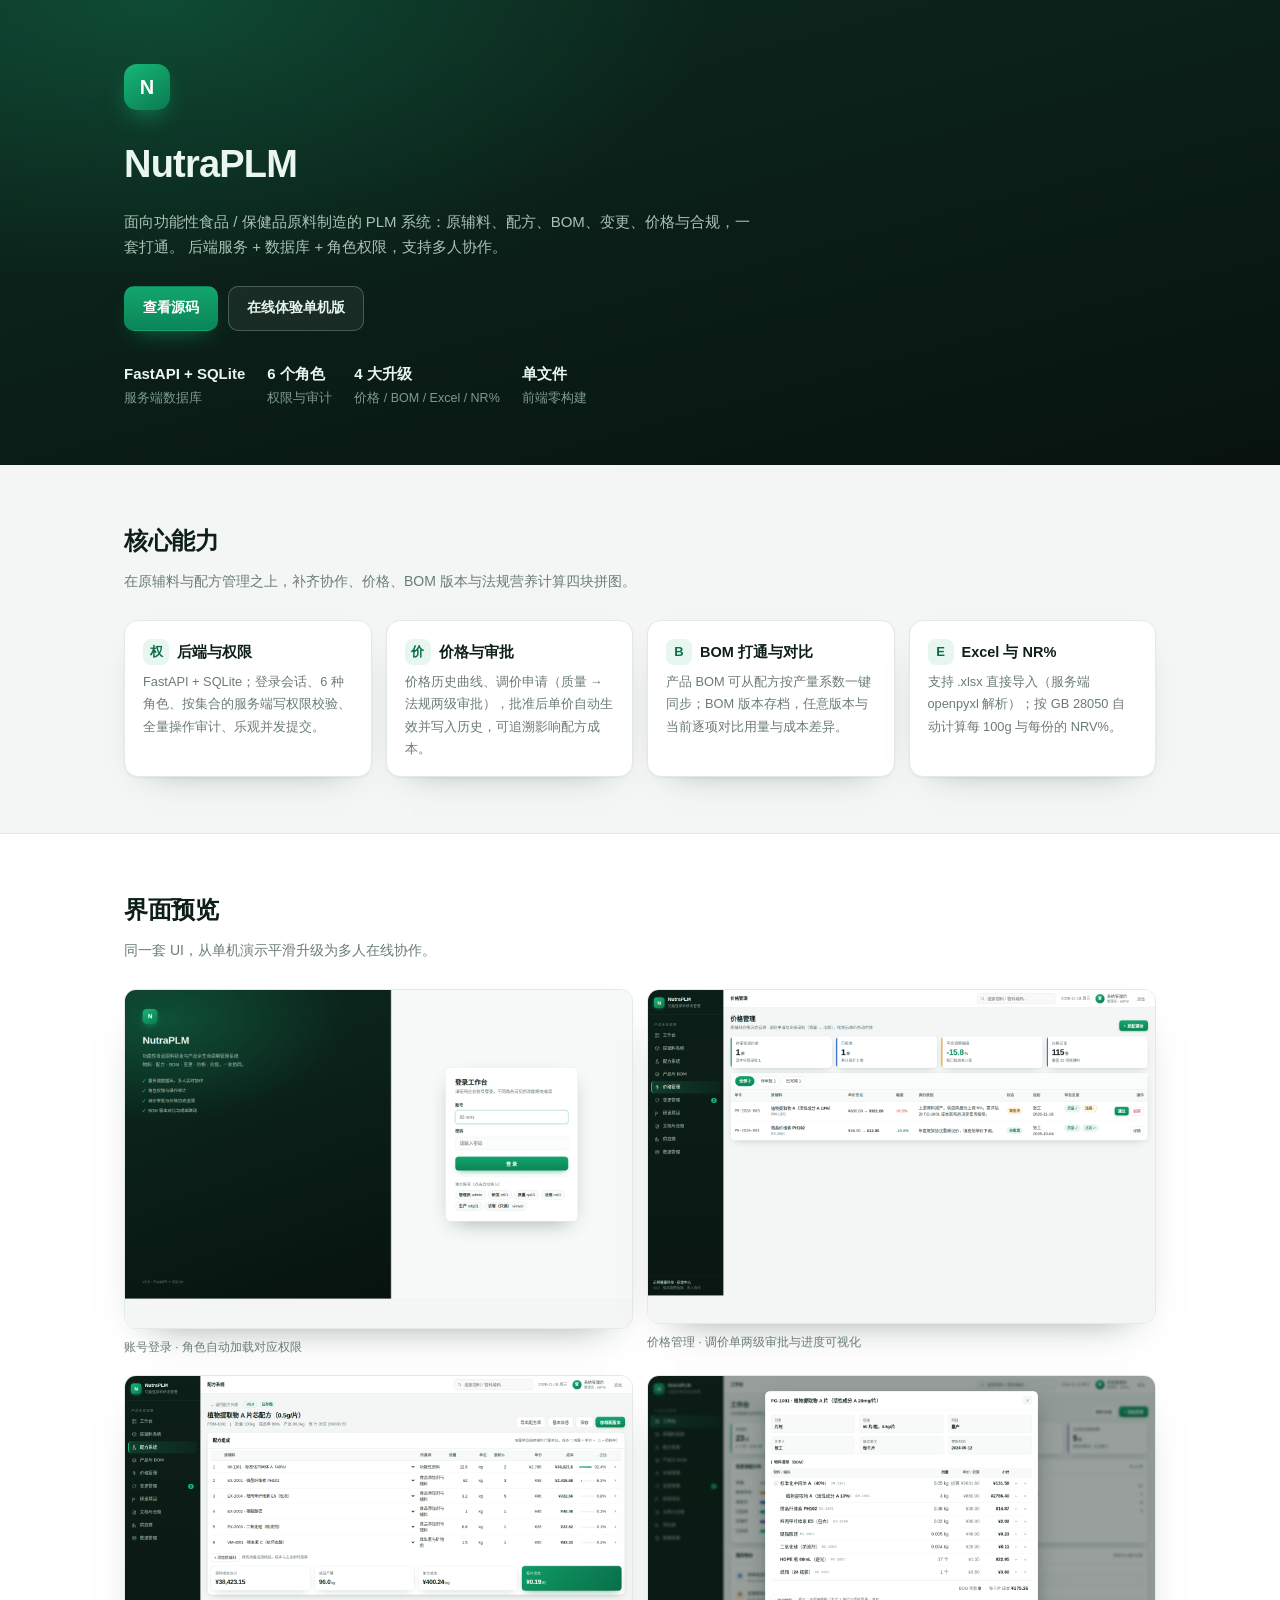
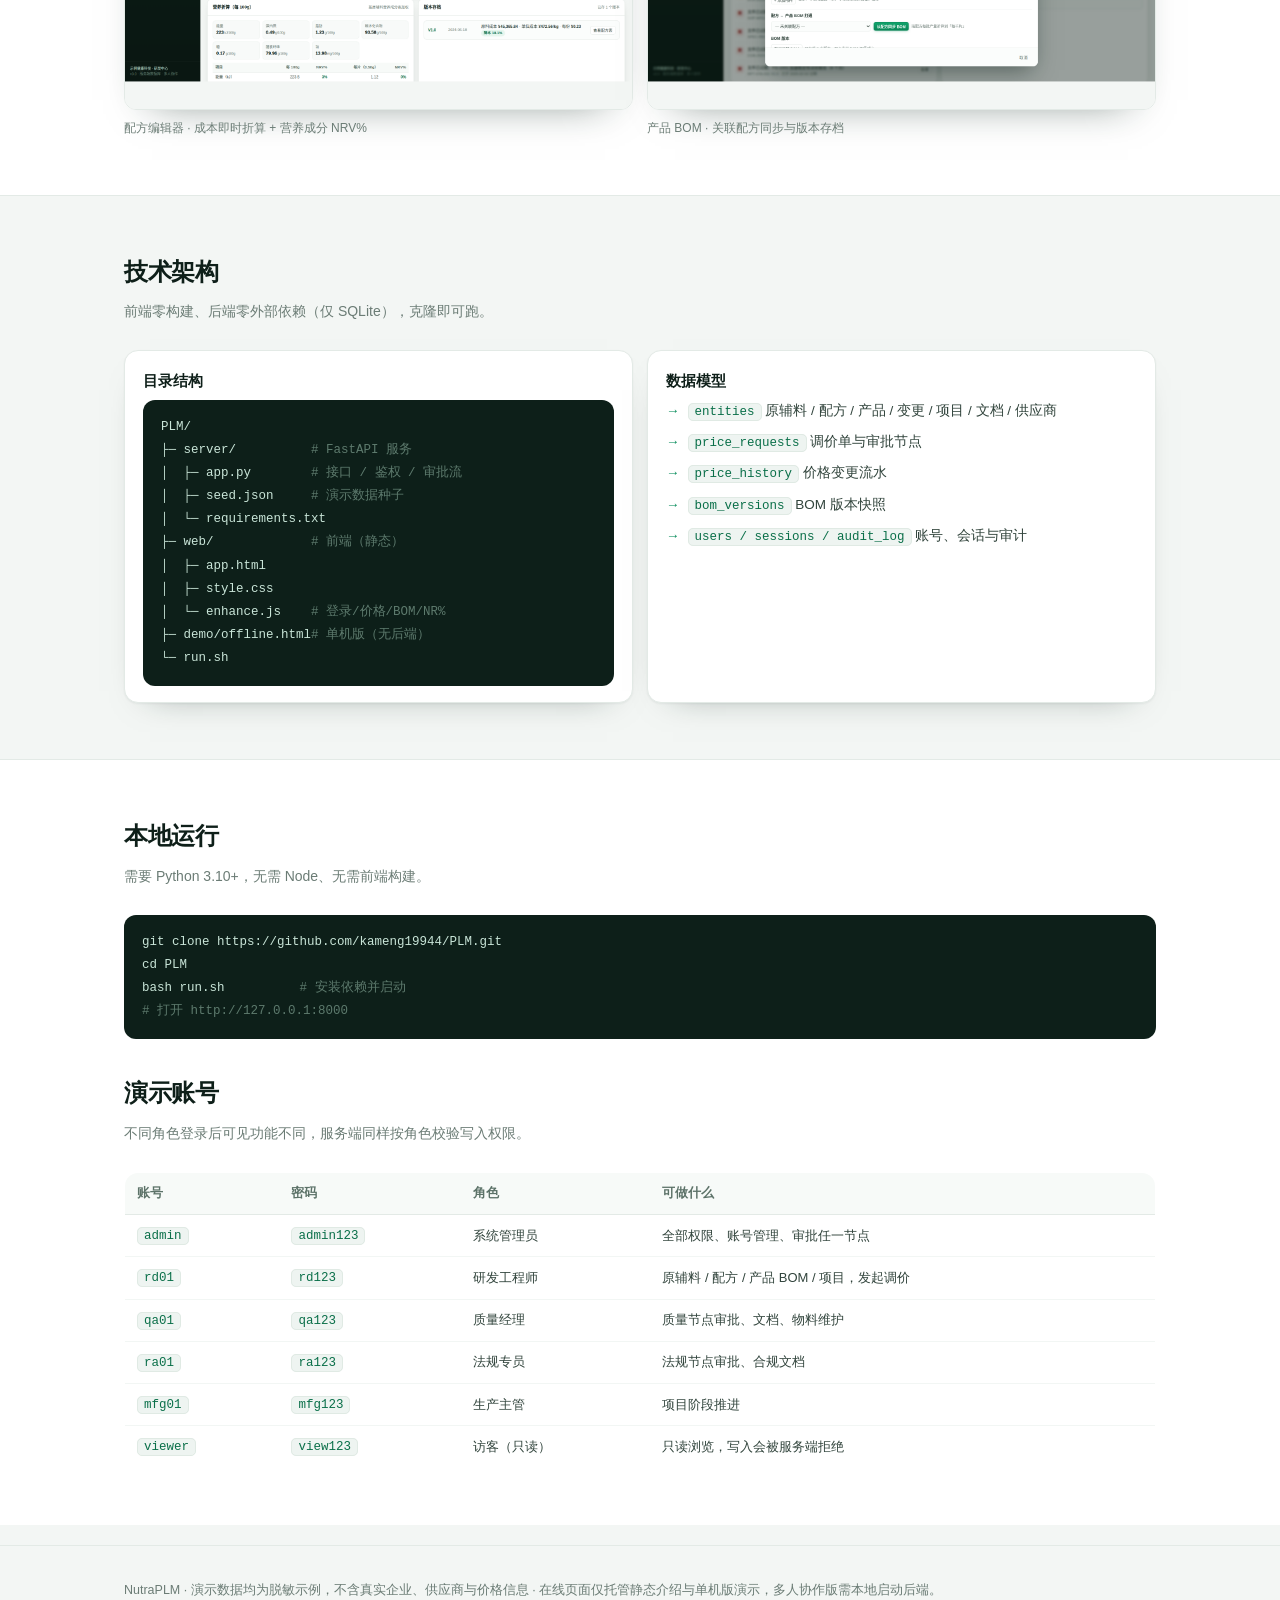
==== commit f175dfd7: "feat: v3 多人协作版 — 后端服务 + 数据库 + 角色权限 + 调价审批 + BOM 打通/版本对比 + Excel 导入 + NR% - server/: FastAPI + SQLite" ====
--- a/index.html
+++ b/index.html
@@ -3,2335 +3,175 @@
 <head>
 <meta charset="utf-8">
 <meta name="viewport" content="width=device-width,initial-scale=1">
-<title>NutraPLM · 功能性食品原料研发与产品全生命周期管理</title>
+<title>NutraPLM · 功能性食品原料研发 PLM 系统</title>
 <style>
 *{box-sizing:border-box;margin:0;padding:0}
-:root{
-  --ink:#0e1f19;--ink2:#31443c;--muted:#6b7c75;--line:#e3eae6;--bg:#f3f6f4;--card:#fff;
-  --brand:#0e8f5f;--brand-d:#0a6f49;--brand-l:#e7f6ee;
-  --warn:#b8740a;--danger:#cf3b3b;--info:#2361c9;--purple:#6d4bc0;
-  --r:12px;--sh:0 1px 2px rgba(16,40,32,.05),0 10px 28px -18px rgba(16,40,32,.35);
-}
-html,body{height:100%}
+:root{--ink:#0e1f19;--ink2:#31443c;--muted:#6b7c75;--line:#e3eae6;--bg:#f3f6f4;--card:#fff;
+  --brand:#0e8f5f;--brand-d:#0a6f49;--brand-l:#e7f6ee;--r:14px}
 body{font-family:-apple-system,BlinkMacSystemFont,"Segoe UI","PingFang SC","Hiragino Sans GB","Microsoft YaHei",sans-serif;
-  background:var(--bg);color:var(--ink);font-size:14px;line-height:1.55;-webkit-font-smoothing:antialiased}
-button{font-family:inherit}
-.app{display:grid;grid-template-columns:238px 1fr;height:100vh;overflow:hidden}
-
-/* ---------- sidebar ---------- */
-.side{background:linear-gradient(180deg,#0d1f19 0%,#0a1712 100%);display:flex;flex-direction:column;overflow:hidden}
-.brand{padding:20px 18px 16px;display:flex;gap:11px;align-items:center;border-bottom:1px solid rgba(255,255,255,.07)}
-.brand .logo{width:34px;height:34px;border-radius:9px;background:linear-gradient(145deg,#16b877,#0a7a50);
-  display:grid;place-items:center;font-weight:800;color:#fff;font-size:15px;letter-spacing:-.5px;box-shadow:0 4px 14px -4px rgba(22,184,119,.7)}
-.brand b{color:#eaf6f0;font-size:15px;letter-spacing:.2px;display:block;line-height:1.25}
-.brand span{color:#7d9a8d;font-size:11px;letter-spacing:.4px}
-.nav{padding:12px 10px;overflow-y:auto;flex:1}
-.nav .group{color:#5d7a6d;font-size:10.5px;letter-spacing:1.2px;padding:12px 10px 6px;text-transform:uppercase}
-.nav a{display:flex;align-items:center;gap:10px;padding:9px 11px;border-radius:9px;color:#a9c2b6;
-  text-decoration:none;font-size:13.5px;cursor:pointer;transition:.16s;margin-bottom:2px}
-.nav a svg{width:16px;height:16px;flex:0 0 16px;stroke:currentColor;fill:none;stroke-width:1.7;stroke-linecap:round;stroke-linejoin:round;opacity:.85}
-.nav a:hover{background:rgba(255,255,255,.06);color:#e6f4ec}
-.nav a.on{background:linear-gradient(90deg,rgba(22,184,119,.22),rgba(22,184,119,.06));color:#fff;
-  box-shadow:inset 2px 0 0 #16b877}
-.nav a .dot{margin-left:auto;background:#16b877;color:#04241a;font-size:10.5px;font-weight:700;
-  border-radius:9px;padding:0 6px;line-height:16px;height:16px}
-.side-foot{padding:12px 16px 14px;border-top:1px solid rgba(255,255,255,.07);color:#5f7d6f;font-size:11px;line-height:1.6}
-.side-foot b{color:#94b3a4;font-weight:600}
-
-/* ---------- main ---------- */
-.main{display:flex;flex-direction:column;overflow:hidden;background:var(--bg)}
-.top{height:56px;flex:0 0 56px;background:rgba(255,255,255,.86);backdrop-filter:blur(8px);
-  border-bottom:1px solid var(--line);display:flex;align-items:center;gap:16px;padding:0 22px}
-.crumb{color:var(--muted);font-size:12.5px}
-.crumb b{color:var(--ink);font-weight:600;font-size:13.5px}
-.top .spacer{flex:1}
-.gsearch{position:relative}
-.gsearch input{width:250px;height:33px;border:1px solid var(--line);background:#f7faf8;border-radius:8px;
-  padding:0 11px 0 32px;font-size:13px;color:var(--ink);outline:none;transition:.16s}
-.gsearch input:focus{border-color:#9fd6bd;background:#fff;box-shadow:0 0 0 3px rgba(22,184,119,.12);width:290px}
-.gsearch svg{position:absolute;left:10px;top:9px;width:15px;height:15px;stroke:#90a49b;fill:none;stroke-width:2}
-.today{color:var(--muted);font-size:12.5px;white-space:nowrap}
-.me{display:flex;align-items:center;gap:8px}
-.me .av{width:29px;height:29px;border-radius:50%;background:linear-gradient(145deg,#16b877,#0a7a50);color:#fff;
-  display:grid;place-items:center;font-size:12px;font-weight:700}
-.me .nm{font-size:12.5px;color:var(--ink2);line-height:1.2}
-.me .nm i{display:block;font-style:normal;color:var(--muted);font-size:10.5px}
-
-.view{flex:1;overflow-y:auto;padding:20px 22px 56px}
-.view::-webkit-scrollbar,.nav::-webkit-scrollbar{width:9px}
-.view::-webkit-scrollbar-thumb{background:#cfdad4;border-radius:9px;border:3px solid var(--bg)}
-.nav::-webkit-scrollbar-thumb{background:rgba(255,255,255,.14);border-radius:9px}
-
-/* ---------- common ---------- */
-.page{display:flex;align-items:flex-end;justify-content:space-between;gap:16px;margin-bottom:16px;flex-wrap:wrap}
-.page h1{font-size:20px;letter-spacing:-.2px;font-weight:700}
-.page p{color:var(--muted);font-size:12.5px;margin-top:3px}
-.card{background:var(--card);border:1px solid var(--line);border-radius:var(--r);box-shadow:var(--sh)}
-.card-h{display:flex;align-items:center;justify-content:space-between;padding:14px 16px;border-bottom:1px solid var(--line);gap:10px}
-.card-h h3{font-size:13.5px;font-weight:650}
-.card-h .sub{color:var(--muted);font-size:11.5px}
-.card-b{padding:16px}
-.btn{display:inline-flex;align-items:center;gap:6px;height:33px;padding:0 13px;border-radius:8px;
-  border:1px solid var(--line);background:#fff;color:var(--ink2);font-size:13px;cursor:pointer;transition:.15s;white-space:nowrap}
-.btn:hover{border-color:#c3d3cb;background:#f8fbf9}
-.btn.primary{background:linear-gradient(180deg,#12a56d,#0b8557);border-color:#0b8557;color:#fff;font-weight:600;
-  box-shadow:0 2px 8px -3px rgba(14,143,95,.7)}
-.btn.primary:hover{filter:brightness(1.06)}
-.btn.sm{height:27px;padding:0 9px;font-size:12px;border-radius:6px}
-.btn.ghost{background:transparent;border-color:transparent;color:var(--muted)}
-.btn.ghost:hover{background:#f1f5f3;color:var(--ink2)}
-.btn.danger{color:var(--danger);border-color:#f0d4d4}
-.btn.danger:hover{background:#fdf3f3}
-.btn:disabled{opacity:.5;cursor:not-allowed}
-.row{display:flex;gap:8px;align-items:center;flex-wrap:wrap}
-.badge{display:inline-block;padding:1px 8px;border-radius:999px;font-size:11.5px;font-weight:600;white-space:nowrap;line-height:19px}
-.t-green{background:#e6f6ee;color:#0a6f49}
-.t-blue{background:#e9f0fd;color:#1d4ed8}
-.t-amber{background:#fdf2dd;color:#9a6206}
-.t-red{background:#fceaea;color:#b02a2a}
-.t-gray{background:#eef2f0;color:#5a6b63}
-.t-purple{background:#efeafb;color:#5b3fa8}
-.t-teal{background:#e2f4f5;color:#0d6d72}
-.chips{display:flex;gap:6px;flex-wrap:wrap}
-.chips .c{background:#f2f6f4;border:1px solid var(--line);border-radius:6px;padding:1px 7px;font-size:11.5px;color:var(--ink2)}
-
-/* KPI */
-.kpis{display:grid;grid-template-columns:repeat(5,1fr);gap:12px;margin-bottom:14px}
-.kpi{background:#fff;border:1px solid var(--line);border-radius:var(--r);padding:14px 16px;box-shadow:var(--sh);position:relative;overflow:hidden}
-.kpi:before{content:"";position:absolute;left:0;top:0;bottom:0;width:3px;background:var(--brand)}
-.kpi.b:before{background:#2361c9}.kpi.a:before{background:#d99114}.kpi.p:before{background:#6d4bc0}.kpi.t:before{background:#0d8f8f}
-.kpi .lb{color:var(--muted);font-size:12px}
-.kpi .vl{font-size:25px;font-weight:750;letter-spacing:-.6px;line-height:1.25;margin-top:2px}
-.kpi .vl small{font-size:12px;font-weight:600;color:var(--muted);margin-left:3px}
-.kpi .fo{font-size:11.5px;color:var(--muted);margin-top:2px}
-.kpi .fo em{font-style:normal;color:var(--brand);font-weight:650}
-.kpi a{position:absolute;inset:0;cursor:pointer}
-
-.grid2{display:grid;grid-template-columns:1.32fr 1fr;gap:14px;margin-bottom:14px}
-.grid2b{display:grid;grid-template-columns:1fr 1fr;gap:14px}
-
-/* bars */
-.bar-row{display:flex;align-items:center;gap:10px;margin-bottom:11px;font-size:12.5px}
-.bar-row .nm{width:66px;color:var(--ink2);flex:0 0 66px}
-.bar-row .tr{flex:1;height:9px;background:#f0f4f2;border-radius:9px;overflow:hidden}
-.bar-row .fl{height:100%;border-radius:9px;transition:width .5s}
-.bar-row .vl{width:30px;text-align:right;color:var(--muted);flex:0 0 30px;font-variant-numeric:tabular-nums}
-
-/* donut */
-.donut-wrap{display:flex;align-items:center;gap:20px}
-.dw{position:relative;flex:0 0 124px;width:124px;height:124px}
-.dctr{position:absolute;inset:0;display:grid;place-content:center;text-align:center;pointer-events:none}
-.dctr b{display:block;font-size:20px;font-weight:750;letter-spacing:-.6px;line-height:1.15}
-.dctr span{font-size:10.5px;color:var(--muted)}
-.donut{width:124px;height:124px;border-radius:50%;
-  -webkit-mask:radial-gradient(circle,transparent 39px,#000 39.5px);mask:radial-gradient(circle,transparent 39px,#000 39.5px)}
-.donut-hole{position:absolute;inset:0;display:grid;place-content:center;text-align:center;border-radius:50%;
-  -webkit-mask:none;mask:none;background:transparent}
-.legend{flex:1;min-width:0}
-.legend .li{display:flex;align-items:center;gap:8px;font-size:12.5px;margin-bottom:7px;color:var(--ink2)}
-.legend .sw{width:9px;height:9px;border-radius:3px;flex:0 0 9px}
-.legend .nn{flex:1;overflow:hidden;text-overflow:ellipsis;white-space:nowrap}
-.legend .vv{color:var(--muted);font-variant-numeric:tabular-nums}
-
-/* todo list */
-.todo{display:flex;gap:11px;padding:10px 0;border-bottom:1px dashed var(--line);align-items:flex-start}
-.todo:last-child{border-bottom:none;padding-bottom:0}
-.todo .ic{width:26px;height:26px;border-radius:7px;display:grid;place-items:center;flex:0 0 26px;font-size:12px;font-weight:700}
-.todo .tt{font-size:13px;color:var(--ink);line-height:1.45}
-.todo .mm{font-size:11.5px;color:var(--muted);margin-top:1px}
-.todo .go{margin-left:auto;flex:0 0 auto}
-
-/* timeline */
-.tl{position:relative;padding-left:16px}
-.tl:before{content:"";position:absolute;left:3px;top:6px;bottom:4px;width:1px;background:var(--line)}
-.tl .it{position:relative;padding-bottom:13px}
-.tl .it:last-child{padding-bottom:0}
-.tl .it:before{content:"";position:absolute;left:-16px;top:5px;width:7px;height:7px;border-radius:50%;
-  background:#fff;border:2px solid #b9cdc3}
-.tl .it.hi:before{border-color:var(--brand);background:var(--brand)}
-.tl .it .tx{font-size:12.5px;color:var(--ink2);line-height:1.45}
-.tl .it .tx b{color:var(--ink);font-weight:600}
-.tl .it .tm{font-size:11px;color:#93a49c;margin-top:1px}
-
-/* table */
-.tools{display:flex;gap:10px;align-items:center;padding:12px 16px;border-bottom:1px solid var(--line);flex-wrap:wrap}
-.tools .spacer{flex:1}
-.srch{position:relative}
-.srch input{height:31px;border:1px solid var(--line);border-radius:7px;padding:0 10px 0 28px;font-size:12.5px;
-  outline:none;width:200px;background:#fbfdfc;color:var(--ink)}
-.srch input:focus{border-color:#9fd6bd;background:#fff;box-shadow:0 0 0 3px rgba(22,184,119,.1)}
-.srch svg{position:absolute;left:9px;top:8px;width:14px;height:14px;stroke:#93a69d;fill:none;stroke-width:2}
-select.sel{height:31px;border:1px solid var(--line);border-radius:7px;padding:0 8px;font-size:12.5px;
-  background:#fbfdfc;color:var(--ink2);outline:none;cursor:pointer}
-table{width:100%;border-collapse:separate;border-spacing:0;font-size:12.8px}
-thead th{background:#f8faf9;color:var(--muted);font-weight:600;font-size:11.5px;letter-spacing:.3px;
-  text-align:left;padding:9px 12px;border-bottom:1px solid var(--line);white-space:nowrap;position:sticky;top:0;z-index:1}
-tbody td{padding:9px 12px;border-bottom:1px solid #eff4f1;vertical-align:middle;color:var(--ink2)}
-tbody tr:hover td{background:#fafdfb}
-tbody tr:last-child td{border-bottom:none}
-td.num{font-variant-numeric:tabular-nums;text-align:right}
-td.code{font-family:ui-monospace,SFMono-Regular,Menlo,monospace;font-size:12px;color:#4d635a;white-space:nowrap}
-td .nm{color:var(--ink);font-weight:550}
-td .sub2{color:var(--muted);font-size:11.5px}
-.tb-wrap{overflow:auto;max-height:calc(100vh - 300px)}
-.acts{display:flex;gap:4px;justify-content:flex-end;white-space:nowrap}
-.empty{padding:36px;text-align:center;color:var(--muted);font-size:13px}
-
-/* project cards */
-.pgrid{display:grid;grid-template-columns:repeat(auto-fill,minmax(292px,1fr));gap:13px}
-.pc{background:#fff;border:1px solid var(--line);border-radius:var(--r);padding:15px 16px;box-shadow:var(--sh);
-  cursor:pointer;transition:.16s;position:relative;overflow:hidden}
-.pc:hover{transform:translateY(-2px);border-color:#c6dbd1;box-shadow:0 12px 26px -16px rgba(16,40,32,.4)}
-.pc .hd{display:flex;justify-content:space-between;gap:8px;align-items:flex-start}
-.pc .cd{font-family:ui-monospace,monospace;font-size:11px;color:#8b9d95;letter-spacing:.3px}
-.pc h4{font-size:14px;font-weight:650;margin:3px 0 9px;line-height:1.4}
-.pc .mt{display:flex;justify-content:space-between;font-size:11.5px;color:var(--muted);margin-bottom:5px}
-.pc .pb{height:7px;background:#f0f4f2;border-radius:9px;overflow:hidden}
-.pc .pb i{display:block;height:100%;border-radius:9px;background:linear-gradient(90deg,#16b877,#0a7a50)}
-.pc .ft{display:flex;justify-content:space-between;align-items:center;margin-top:11px;font-size:11.5px;color:var(--muted)}
-.pc .stg{position:absolute;right:-1px;top:0;padding:3px 9px;border-bottom-left-radius:8px;font-size:11px;font-weight:600}
-
-/* tree */
-.tree{font-size:12.8px}
-.tnode{display:grid;grid-template-columns:minmax(0,1fr) 92px 92px 88px 58px;gap:6px;align-items:center;
-  padding:6px 8px;border-radius:6px;border-bottom:1px solid #f2f6f4}
-.tnode:hover{background:#f7fbf9}
-.tnode.head{color:var(--muted);font-size:11px;font-weight:600;background:#f8faf9;border-bottom:1px solid var(--line);border-radius:6px 6px 0 0}
-.tnode .lbl{display:flex;align-items:center;gap:6px;min-width:0}
-.tnode .lbl .nm{overflow:hidden;text-overflow:ellipsis;white-space:nowrap;color:var(--ink);font-weight:550}
-.tnode .lbl .cd{font-family:ui-monospace,monospace;font-size:11px;color:#93a49c}
-.tnode .q{text-align:right;font-variant-numeric:tabular-nums;color:var(--ink2)}
-.tnode .pr{text-align:right;font-variant-numeric:tabular-nums;color:var(--muted)}
-.tnode .sm{text-align:right;font-variant-numeric:tabular-nums;font-weight:600;color:var(--ink)}
-.tnode .op{display:flex;gap:2px;justify-content:flex-end;opacity:.35;transition:.15s}
-.tnode:hover .op{opacity:1}
-.tgl{width:15px;height:15px;flex:0 0 15px;border-radius:4px;display:grid;place-items:center;cursor:pointer;
-  color:#7f948b;font-size:10px;background:#f0f5f2;border:1px solid #e2ebe6;user-select:none}
-.tgl.sp{visibility:hidden}
-.tgl:hover{background:#e3efe9;color:#0a6f49}
-.sum{display:flex;justify-content:flex-end;gap:26px;padding:11px 12px 0;border-top:1px solid var(--line);margin-top:6px;font-size:12.5px;color:var(--muted)}
-.sum b{color:var(--ink);font-size:15px;font-variant-numeric:tabular-nums}
-
-/* steps */
-.steps{display:flex;align-items:center;gap:0;margin:2px 0 16px;overflow-x:auto;padding-bottom:2px}
-.step{display:flex;align-items:center;gap:7px;font-size:12px;color:#9aaba3;white-space:nowrap}
-.step .cr{width:21px;height:21px;border-radius:50%;border:1.5px solid #dbe5e0;display:grid;place-items:center;
-  font-size:10.5px;font-weight:700;background:#fff;color:#9aaba3}
-.step.done{color:#0a6f49}.step.done .cr{background:#e6f6ee;border-color:#9ed9bf;color:#0a6f49}
-.step.cur{color:var(--ink);font-weight:650}.step.cur .cr{background:var(--brand);border-color:var(--brand);color:#fff;
-  box-shadow:0 0 0 3px rgba(14,143,95,.16)}
-.step .ln{width:26px;height:1px;background:#e2ebe6;margin:0 8px}
-.step.done .ln{background:#9ed9bf}
-.apv{display:flex;align-items:center;gap:10px;padding:9px 11px;border:1px solid var(--line);border-radius:8px;margin-bottom:7px}
-.apv .rl{width:52px;font-size:12px;color:var(--muted);flex:0 0 52px}
-.apv .us{font-size:12.8px;color:var(--ink);flex:1}
-.apv .dt{font-size:11.5px;color:#9aaba3}
-.apv.pend{border-style:dashed;background:#fffdf7}
-
-/* modal */
-.mask{position:fixed;inset:0;background:rgba(10,26,20,.42);backdrop-filter:blur(3px);z-index:60;
-  display:flex;align-items:center;justify-content:center;padding:24px;animation:fi .18s ease}
-@keyframes fi{from{opacity:0}to{opacity:1}}
-.modal{background:#fff;border-radius:14px;width:640px;max-width:100%;max-height:90vh;display:flex;flex-direction:column;
-  box-shadow:0 30px 70px -20px rgba(8,30,22,.5);animation:mi .2s cubic-bezier(.2,.8,.3,1)}
-@keyframes mi{from{opacity:0;transform:translateY(10px) scale(.99)}to{opacity:1;transform:none}}
-.modal.wide{width:860px}
-.m-h{display:flex;align-items:center;justify-content:space-between;padding:15px 18px;border-bottom:1px solid var(--line)}
-.m-h h3{font-size:15px;font-weight:680}
-.m-h .x{width:28px;height:28px;border:none;background:#f4f7f5;border-radius:7px;font-size:17px;color:#8ba096;cursor:pointer;line-height:1}
-.m-h .x:hover{background:#eef3f0;color:var(--ink2)}
-.m-b{padding:16px 18px;overflow-y:auto}
-.m-f{padding:12px 18px;border-top:1px solid var(--line);display:flex;justify-content:flex-end;gap:8px;background:#fbfdfc;border-radius:0 0 14px 14px}
-.fgrid{display:grid;grid-template-columns:1fr 1fr;gap:12px}
-.fld{display:flex;flex-direction:column;gap:4px}
-.fld.full{grid-column:1/-1}
-.fld label{font-size:12px;color:var(--muted);font-weight:550}
-.fld label i{color:var(--danger);font-style:normal}
-.fld input,.fld select,.fld textarea{height:33px;border:1px solid var(--line);border-radius:7px;padding:0 10px;
-  font-size:13px;color:var(--ink);outline:none;background:#fff;font-family:inherit}
-.fld textarea{height:70px;padding:7px 10px;resize:vertical;line-height:1.5}
-.fld input:focus,.fld select:focus,.fld textarea:focus{border-color:#8fd0b4;box-shadow:0 0 0 3px rgba(22,184,119,.12)}
-.dl{display:grid;grid-template-columns:repeat(3,1fr);gap:10px 14px;margin-bottom:14px}
-.dl .d{background:#f8faf9;border:1px solid #eef3f0;border-radius:8px;padding:8px 10px}
-.dl .d span{display:block;font-size:11px;color:var(--muted)}
-.dl .d b{font-size:12.8px;font-weight:600;color:var(--ink);word-break:break-all}
-.sec-t{font-size:12px;font-weight:650;color:var(--ink2);margin:16px 0 8px;display:flex;align-items:center;gap:7px}
-.sec-t:before{content:"";width:3px;height:12px;border-radius:2px;background:var(--brand)}
-.sec-t:first-child{margin-top:0}
-
-/* toast */
-#toast{position:fixed;left:50%;bottom:34px;transform:translateX(-50%);z-index:99;display:flex;flex-direction:column;gap:8px;align-items:center}
-.tst{background:#0e2a21;color:#e9f6ef;font-size:13px;padding:9px 16px;border-radius:9px;box-shadow:0 12px 30px -10px rgba(0,0,0,.5);
-  animation:ti .22s ease;display:flex;gap:8px;align-items:center}
-@keyframes ti{from{opacity:0;transform:translateY(8px)}to{opacity:1;transform:none}}
-.tst .ok{color:#38d996;font-weight:700}
-
-.note{background:#f0f8f4;border:1px solid #d8ece2;border-radius:9px;padding:11px 13px;font-size:12.5px;color:#3d5b50;line-height:1.65}
-.note b{color:#0a6f49}
-.kv{display:flex;justify-content:space-between;padding:8px 0;border-bottom:1px dashed var(--line);font-size:12.8px}
-.kv:last-child{border:none}
-.kv span{color:var(--muted)}
-.mini{display:grid;grid-template-columns:repeat(4,1fr);gap:10px}
-.mini .m{background:#f8faf9;border:1px solid #eef3f0;border-radius:9px;padding:10px 12px;text-align:center}
-.mini .m b{display:block;font-size:19px;font-weight:700;color:var(--ink);letter-spacing:-.4px}
-.mini .m span{font-size:11.5px;color:var(--muted)}
-@media(max-width:1180px){.kpis{grid-template-columns:repeat(2,1fr)}.grid2,.grid2b{grid-template-columns:1fr}
-  .app{grid-template-columns:64px 1fr}.brand b,.brand span,.nav a span,.nav .group,.side-foot{display:none}
-  .nav a{justify-content:center}.brand{padding:16px 10px;justify-content:center}}
-/* ---------- 原辅料多库 ---------- */
-.libtabs{display:flex;gap:7px;flex-wrap:wrap;padding:12px 16px;border-bottom:1px solid var(--line);background:#fbfdfc}
-.lt{display:flex;align-items:center;gap:7px;padding:6px 11px;border-radius:8px;border:1px solid var(--line);
-  background:#fff;font-size:12.5px;cursor:pointer;color:var(--ink2);transition:.15s}
-.lt:hover{border-color:#c3d3cb;background:#f7fbf9}
-.lt .n{background:#f0f4f2;color:var(--muted);border-radius:6px;padding:0 5px;font-size:11px;font-variant-numeric:tabular-nums}
-.lt.on{background:linear-gradient(180deg,#12a56d,#0b8557);border-color:#0b8557;color:#fff;font-weight:600;box-shadow:0 2px 8px -4px rgba(14,143,95,.8)}
-.lt.on .n{background:rgba(255,255,255,.24);color:#fff}
-.lt .sq{width:7px;height:7px;border-radius:2px}
-
-/* ---------- 原料档案 ---------- */
-.pf-lead{display:flex;gap:14px;align-items:flex-start;padding:12px 14px;background:linear-gradient(135deg,#f2faf6,#f8fbfa);
-  border:1px solid #e3efe9;border-radius:10px;margin-bottom:14px}
-.pf-lead .ic{width:40px;height:40px;border-radius:10px;background:linear-gradient(145deg,#16b877,#0a7a50);
-  color:#fff;display:grid;place-items:center;font-size:15px;font-weight:700;flex:0 0 40px}
-.pf-lead .tx{flex:1;min-width:0}
-.pf-lead .tx h4{font-size:14.5px;font-weight:680;margin-bottom:2px}
-.pf-lead .tx p{font-size:12px;color:var(--muted)}
-.pf-lead .pr{text-align:right;flex:0 0 auto}
-.pf-lead .pr b{display:block;font-size:19px;font-weight:750;letter-spacing:-.5px;color:#0a6f49}
-.pf-lead .pr span{font-size:11px;color:var(--muted)}
-.tbl2{width:100%;border-collapse:collapse;font-size:12.5px;border:1px solid var(--line);border-radius:8px;overflow:hidden}
-.tbl2 th{background:#f8faf9;color:var(--muted);font-weight:600;font-size:11.5px;padding:7px 10px;text-align:left;border-bottom:1px solid var(--line);white-space:nowrap}
-.tbl2 td{padding:7px 10px;border-bottom:1px solid #eff4f1;color:var(--ink2)}
-.tbl2 tr:last-child td{border-bottom:none}
-.tbl2 td b{color:var(--ink);font-weight:650}
-.nutri{display:grid;grid-template-columns:repeat(4,1fr);gap:8px}
-.nutri .ni{background:#f8faf9;border:1px solid #eef3f0;border-radius:8px;padding:8px 10px}
-.nutri .ni span{display:block;font-size:11px;color:var(--muted);white-space:nowrap}
-.nutri .ni b{font-size:14.5px;font-weight:680;letter-spacing:-.2px}
-.nutri .ni b i{font-style:normal;font-size:10.5px;color:var(--muted);font-weight:500;margin-left:2px}
-.law{display:flex;gap:10px;padding:9px 11px;border:1px solid var(--line);border-left:3px solid var(--brand);
-  border-radius:7px;margin-bottom:7px;background:#fbfdfc;align-items:flex-start}
-.law .t{flex:0 0 82px}
-.law .c{flex:1;min-width:0;font-size:12.5px}
-.law .c b{display:block;color:var(--ink);font-weight:600;line-height:1.45}
-.law .c span{color:var(--muted);font-size:11.5px}
-.law .lim{flex:0 0 auto;color:#9a6206;background:#fdf2dd;border-radius:6px;padding:1px 7px;font-size:11.5px;max-width:190px;text-align:right}
-.fnlist{display:flex;gap:6px;flex-wrap:wrap}
-.fnlist .f{background:#eef6f1;border:1px solid #d8e9e0;color:#0a6f49;border-radius:20px;padding:2px 10px;font-size:12px}
-
-/* ---------- 配方 ---------- */
-.fx-top{display:grid;grid-template-columns:repeat(4,1fr);gap:10px;margin-bottom:14px}
-.fx-sum{display:grid;grid-template-columns:repeat(4,1fr);gap:12px;margin-top:14px}
-.fx-sum .s{background:#fff;border:1px solid var(--line);border-radius:10px;padding:11px 13px;box-shadow:var(--sh)}
-.fx-sum .s span{font-size:11.5px;color:var(--muted)}
-.fx-sum .s b{display:block;font-size:20px;font-weight:720;letter-spacing:-.6px;margin-top:1px}
-.fx-sum .s b em{font-style:normal;font-size:11.5px;font-weight:600;color:var(--muted);margin-left:2px}
-.fx-sum .s.hl{background:linear-gradient(135deg,#0f9b66,#0a6f49);border-color:#0a6f49;box-shadow:0 10px 24px -14px rgba(10,111,73,.9)}
-.fx-sum .s.hl span{color:#c9ecd9}.fx-sum .s.hl b{color:#fff}.fx-sum .s.hl b em{color:#bfe6d4}
-.ftable{width:100%;border-collapse:separate;border-spacing:0;font-size:12.8px}
-.ftable th{background:#f8faf9;font-size:11.5px;color:var(--muted);font-weight:600;padding:8px;border-bottom:1px solid var(--line);text-align:left;white-space:nowrap;position:sticky;top:0}
-.ftable td{padding:4px 6px;border-bottom:1px solid #eff4f1;vertical-align:middle}
-.ftable input,.ftable select{height:29px;border:1px solid transparent;background:transparent;border-radius:6px;
-  padding:0 7px;font-size:12.5px;width:100%;color:var(--ink);font-family:inherit;outline:none;transition:.13s}
-.ftable input:hover,.ftable select:hover{background:#f6faf8;border-color:#e6efea}
-.ftable input:focus,.ftable select:focus{background:#fff;border-color:#8fd0b4;box-shadow:0 0 0 3px rgba(22,184,119,.12)}
-.ftable input[type=number]{text-align:right;font-variant-numeric:tabular-nums}
-.ftable td.n{text-align:right;font-variant-numeric:tabular-nums;padding-right:10px;white-space:nowrap}
-.ftable td.n b{font-weight:650}
-.ftable .pct{display:inline-block;width:44px;height:4px;border-radius:4px;background:#eef3f0;overflow:hidden;vertical-align:middle;margin-right:6px}
-.ftable .pct i{display:block;height:100%;background:linear-gradient(90deg,#16b877,#0a7a50)}
-.ftable tr:hover td{background:#fbfdfc}
-.verchip{display:inline-flex;align-items:center;gap:5px;background:#eef6f1;border:1px solid #d8e9e0;color:#0a6f49;
-  border-radius:6px;padding:1px 7px;font-size:11.5px;font-weight:600;white-space:nowrap}
-.arch-row{display:flex;align-items:center;gap:12px;padding:9px 12px;border:1px solid var(--line);border-radius:8px;margin-bottom:7px;background:#fbfdfc;font-size:12.5px}
-.arch-row .v{font-weight:700;color:#0a6f49;flex:0 0 52px}
-.arch-row .d{color:var(--muted);flex:0 0 92px;font-size:11.5px}
-.arch-row .c{flex:1;color:var(--ink2)}
-.arch-row .c b{font-variant-numeric:tabular-nums}
-@media(max-width:1180px){.fx-sum,.fx-top,.nutri{grid-template-columns:repeat(2,1fr)}}
-
-/* ---------- 批量导入 ---------- */
-.imp-tip{background:linear-gradient(135deg,#f2faf6,#f8fbfa);border:1px solid #d8ece2;border-radius:9px;
-  padding:10px 12px;font-size:12.5px;color:#3d5a4d;line-height:1.75}
-.imp-tip b{color:#0b8557}
-.imp-tip code{background:#fff;border:1px solid #dceae3;border-radius:4px;padding:0 4px;font-size:11.5px;color:#0a6f49}
-.imp-bar{display:flex;gap:8px;align-items:center;flex-wrap:wrap;margin:12px 0 10px}
-.imp-bar .hint{font-size:11.5px;color:var(--muted)}
-.imp-txt{width:100%;min-height:104px;border:1px solid var(--line);border-radius:9px;padding:10px 11px;
-  font-size:11.5px;line-height:1.7;font-family:ui-monospace,SFMono-Regular,Menlo,monospace;resize:vertical;color:var(--ink2);background:#fcfefd}
-.imp-txt:focus{outline:none;border-color:#9fd4bc;box-shadow:0 0 0 3px rgba(22,184,119,.12)}
-.imp-sum{display:flex;gap:9px;flex-wrap:wrap;margin:10px 0}
-.imp-sum .k{background:#f7faf8;border:1px solid #edf3ef;border-radius:8px;padding:6px 12px;font-size:12px;color:var(--muted)}
-.imp-sum .k b{font-size:15px;color:var(--ink);margin-left:5px;font-variant-numeric:tabular-nums}
-.imp-sum .k.ok b{color:#0b8557}.imp-sum .k.up b{color:#2361c9}.imp-sum .k.bad b{color:#cf3b3b}
-.imp-scroll{max-height:250px;overflow:auto;border:1px solid var(--line);border-radius:9px;background:#fff}
-.imp-tb{width:100%;border-collapse:collapse;font-size:12px}
-.imp-tb th{background:#f7faf8;color:#5c7268;font-weight:600;text-align:left;padding:7px 9px;
-  border-bottom:1px solid var(--line);white-space:nowrap;position:sticky;top:0;z-index:1}
-.imp-tb td{padding:6px 9px;border-bottom:1px solid #f2f6f4;vertical-align:top;color:var(--ink2)}
-.imp-tb td.rn{color:#9aa9a2;font-variant-numeric:tabular-nums;width:34px}
-.imp-tb tr.bad td{background:#fdf6f6}
-.imp-tb tr.upd td{background:#f6fbfd}
-.imp-tb tr:hover td{background:#fbfdfc}
-.imp-res{font-size:11.5px;font-weight:600;white-space:nowrap}
-.imp-res.n{color:#0b8557}.imp-res.u{color:#2361c9}.imp-res.s{color:#8a9a92}.imp-res.e{color:#cf3b3b}
-.imp-err{font-size:11px;color:#b23b3b;margin-top:2px;line-height:1.5}
-.imp-empty{padding:22px;text-align:center;color:#9aa9a2;font-size:12.5px}
+  background:var(--bg);color:var(--ink);font-size:15px;line-height:1.7;-webkit-font-smoothing:antialiased}
+a{color:var(--brand-d);text-decoration:none}
+.wrap{max-width:1080px;margin:0 auto;padding:0 24px}
+.hero{background:radial-gradient(900px 460px at 12% 0%,rgba(22,184,119,.24),transparent 62%),linear-gradient(165deg,#0d2a20,#08130f);
+  color:#eaf6f0;padding:64px 0 56px}
+.hero .logo{width:46px;height:46px;border-radius:13px;background:linear-gradient(145deg,#16b877,#0a7a50);display:grid;place-items:center;
+  font-weight:800;color:#fff;font-size:20px;box-shadow:0 10px 26px -10px rgba(22,184,119,.9)}
+.hero h1{font-size:38px;letter-spacing:-.8px;margin:22px 0 12px}
+.hero p{color:#a9c2b6;max-width:640px;font-size:15px}
+.hero .btns{display:flex;gap:10px;margin-top:26px;flex-wrap:wrap}
+.btn{display:inline-flex;align-items:center;gap:7px;padding:10px 18px;border-radius:10px;font-size:13.5px;font-weight:600;
+  border:1px solid transparent;cursor:pointer}
+.btn.primary{background:linear-gradient(180deg,#12a56d,#0b8557);color:#fff;box-shadow:0 10px 24px -12px rgba(14,143,95,.9)}
+.btn.ghost{border-color:rgba(255,255,255,.22);color:#e6f4ec;background:rgba(255,255,255,.06)}
+.meta{display:flex;gap:22px;margin-top:30px;flex-wrap:wrap;font-size:12.5px;color:#7d9a8d}
+.meta b{display:block;color:#eaf6f0;font-size:15px;margin-bottom:2px}
+section{padding:56px 0}
+h2{font-size:24px;letter-spacing:-.3px;margin-bottom:8px}
+.lead{color:var(--muted);margin-bottom:26px;font-size:14px}
+.grid{display:grid;gap:14px}
+.g4{grid-template-columns:repeat(4,1fr)}
+.g3{grid-template-columns:repeat(3,1fr)}
+.g2{grid-template-columns:repeat(2,1fr)}
+.card{background:#fff;border:1px solid var(--line);border-radius:var(--r);padding:18px 18px 16px;
+  box-shadow:0 1px 2px rgba(16,40,32,.05),0 14px 34px -26px rgba(16,40,32,.5)}
+.card h3{font-size:14.5px;margin-bottom:6px;display:flex;align-items:center;gap:8px}
+.card p{font-size:12.8px;color:var(--muted);line-height:1.75}
+.ic{width:26px;height:26px;border-radius:8px;background:var(--brand-l);color:var(--brand-d);display:grid;place-items:center;font-size:13px;font-weight:700}
+table{width:100%;border-collapse:collapse;font-size:13px;background:#fff;border:1px solid var(--line);border-radius:var(--r);overflow:hidden}
+th{background:#f7faf8;text-align:left;padding:10px 12px;color:#5c7268;font-weight:600;border-bottom:1px solid var(--line);font-size:12.5px}
+td{padding:9px 12px;border-bottom:1px solid #f2f6f4;color:var(--ink2)}
+tr:last-child td{border-bottom:0}
+code{background:#eef4f1;border:1px solid #e0eae4;border-radius:5px;padding:1px 6px;font-size:12.5px;color:#0a6f49;
+  font-family:ui-monospace,SFMono-Regular,Menlo,monospace}
+pre{background:#0d1f19;color:#c9e5d8;border-radius:12px;padding:16px 18px;overflow:auto;font-size:12.5px;line-height:1.85;
+  font-family:ui-monospace,SFMono-Regular,Menlo,monospace}
+pre .c{color:#5d7a6d}
+.shot{width:100%;border-radius:12px;border:1px solid var(--line);box-shadow:0 18px 40px -28px rgba(16,40,32,.6);display:block}
+.shot-cap{font-size:12px;color:var(--muted);margin-top:8px}
+ul.plain{list-style:none;display:grid;gap:8px;font-size:13.5px;color:var(--ink2)}
+ul.plain li:before{content:"→";color:var(--brand);margin-right:8px}
+footer{padding:34px 0 46px;color:var(--muted);font-size:12.5px;border-top:1px solid var(--line);margin-top:20px}
+.pill{display:inline-block;font-size:11.5px;padding:1px 9px;border-radius:999px;background:var(--brand-l);color:var(--brand-d);font-weight:600}
+@media(max-width:900px){.g4,.g3{grid-template-columns:repeat(2,1fr)}.hero h1{font-size:30px}}
+@media(max-width:640px){.g4,.g3,.g2{grid-template-columns:1fr}}
 </style>
 </head>
 <body>
-<div class="app">
-  <aside class="side">
-    <div class="brand">
-      <div class="logo">N</div>
-      <div><b>NutraPLM</b><span>功能性原料研发管理</span></div>
+
+<header class="hero">
+  <div class="wrap">
+    <div class="logo">N</div>
+    <h1>NutraPLM</h1>
+    <p>面向功能性食品 / 保健品原料制造的 PLM 系统：原辅料、配方、BOM、变更、价格与合规，一套打通。
+       后端服务 + 数据库 + 角色权限，支持多人协作。</p>
+    <div class="btns">
+      <a class="btn primary" href="https://github.com/kameng19944/PLM">查看源码</a>
+      <a class="btn ghost" href="demo/offline.html">在线体验单机版</a>
     </div>
-    <nav class="nav" id="nav"></nav>
-    <div class="side-foot">
-      <b>示例健康科技 · 研发中心</b><br>
-      v2.4 演示版 · 数据存于本地浏览器
+    <div class="meta">
+      <div><b>FastAPI + SQLite</b>服务端数据库</div>
+      <div><b>6 个角色</b>权限与审计</div>
+      <div><b>4 大升级</b>价格 / BOM / Excel / NR%</div>
+      <div><b>单文件</b>前端零构建</div>
     </div>
-  </aside>
-  <div class="main">
-    <header class="top">
-      <div class="crumb" id="crumb"></div>
-      <div class="spacer"></div>
-      <div class="gsearch">
-        <svg viewBox="0 0 24 24"><circle cx="11" cy="11" r="7"/><path d="M20 20l-3.5-3.5"/></svg>
-        <input id="gq" placeholder="搜索物料 / 物料编码…">
+  </div>
+</header>
+
+<section>
+  <div class="wrap">
+    <h2>核心能力</h2>
+    <p class="lead">在原辅料与配方管理之上，补齐协作、价格、BOM 版本与法规营养计算四块拼图。</p>
+    <div class="grid g4">
+      <div class="card"><h3><span class="ic">权</span>后端与权限</h3>
+        <p>FastAPI + SQLite；登录会话、6 种角色、按集合的服务端写权限校验、全量操作审计、乐观并发提交。</p></div>
+      <div class="card"><h3><span class="ic">价</span>价格与审批</h3>
+        <p>价格历史曲线、调价申请（质量 → 法规两级审批），批准后单价自动生效并写入历史，可追溯影响配方成本。</p></div>
+      <div class="card"><h3><span class="ic">B</span>BOM 打通与对比</h3>
+        <p>产品 BOM 可从配方按产量系数一键同步；BOM 版本存档，任意版本与当前逐项对比用量与成本差异。</p></div>
+      <div class="card"><h3><span class="ic">E</span>Excel 与 NR%</h3>
+        <p>支持 .xlsx 直接导入（服务端 openpyxl 解析）；按 GB 28050 自动计算每 100g 与每份的 NRV%。</p></div>
+    </div>
+  </div>
+</section>
+
+<section style="background:#fff;border-top:1px solid var(--line);border-bottom:1px solid var(--line)">
+  <div class="wrap">
+    <h2>界面预览</h2>
+    <p class="lead">同一套 UI，从单机演示平滑升级为多人在线协作。</p>
+    <div class="grid g2" style="margin-bottom:18px">
+      <div><img class="shot" src="docs/login.png" alt="登录"><div class="shot-cap">账号登录 · 角色自动加载对应权限</div></div>
+      <div><img class="shot" src="docs/price-approval.png" alt="价格管理"><div class="shot-cap">价格管理 · 调价单两级审批与进度可视化</div></div>
+    </div>
+    <div class="grid g2">
+      <div><img class="shot" src="docs/formula-nrv.png" alt="配方与 NR%"><div class="shot-cap">配方编辑器 · 成本即时折算 + 营养成分 NRV%</div></div>
+      <div><img class="shot" src="docs/bom-sync.png" alt="BOM"><div class="shot-cap">产品 BOM · 关联配方同步与版本存档</div></div>
+    </div>
+  </div>
+</section>
+
+<section>
+  <div class="wrap">
+    <h2>技术架构</h2>
+    <p class="lead">前端零构建、后端零外部依赖（仅 SQLite），克隆即可跑。</p>
+    <div class="grid g2">
+      <div class="card">
+        <h3>目录结构</h3>
+        <pre>PLM/
+├─ server/          <span class="c"># FastAPI 服务</span>
+│  ├─ app.py        <span class="c"># 接口 / 鉴权 / 审批流</span>
+│  ├─ seed.json     <span class="c"># 演示数据种子</span>
+│  └─ requirements.txt
+├─ web/             <span class="c"># 前端（静态）</span>
+│  ├─ app.html
+│  ├─ style.css
+│  └─ enhance.js    <span class="c"># 登录/价格/BOM/NR%</span>
+├─ demo/offline.html<span class="c"># 单机版（无后端）</span>
+└─ run.sh</pre>
       </div>
-      <div class="today" id="today"></div>
-      <div class="me">
-        <div class="av">研</div>
-        <div class="nm">张工<i>研发部 · 产品经理</i></div>
+      <div class="card">
+        <h3>数据模型</h3>
+        <ul class="plain">
+          <li><code>entities</code> 原辅料 / 配方 / 产品 / 变更 / 项目 / 文档 / 供应商</li>
+          <li><code>price_requests</code> 调价单与审批节点</li>
+          <li><code>price_history</code> 价格变更流水</li>
+          <li><code>bom_versions</code> BOM 版本快照</li>
+          <li><code>users / sessions / audit_log</code> 账号、会话与审计</li>
+        </ul>
       </div>
-    </header>
-    <div class="view" id="view"></div>
+    </div>
   </div>
-</div>
-<div id="modalRoot"></div>
-<div id="toast"></div>
+</section>
 
-<script>
-/* ================= 数据层 ================= */
-const KEY = 'nutra_plm_v1';
-const STAGES = ['概念','小试','中试','稳定性','注册申报','量产导入','量产'];
-const FLOW = ['草稿','影响评估','审批中','已批准','实施中','已关闭'];
+<section style="background:#fff;border-top:1px solid var(--line)">
+  <div class="wrap">
+    <h2>本地运行</h2>
+    <p class="lead">需要 Python 3.10+，无需 Node、无需前端构建。</p>
+    <pre>git clone https://github.com/kameng19944/PLM.git
+cd PLM
+bash run.sh          <span class="c"># 安装依赖并启动</span>
+<span class="c"># 打开 http://127.0.0.1:8000</span></pre>
+    <h2 style="margin-top:34px">演示账号</h2>
+    <p class="lead">不同角色登录后可见功能不同，服务端同样按角色校验写入权限。</p>
+    <table>
+      <thead><tr><th>账号</th><th>密码</th><th>角色</th><th>可做什么</th></tr></thead>
+      <tbody>
+        <tr><td><code>admin</code></td><td><code>admin123</code></td><td>系统管理员</td><td>全部权限、账号管理、审批任一节点</td></tr>
+        <tr><td><code>rd01</code></td><td><code>rd123</code></td><td>研发工程师</td><td>原辅料 / 配方 / 产品 BOM / 项目，发起调价</td></tr>
+        <tr><td><code>qa01</code></td><td><code>qa123</code></td><td>质量经理</td><td>质量节点审批、文档、物料维护</td></tr>
+        <tr><td><code>ra01</code></td><td><code>ra123</code></td><td>法规专员</td><td>法规节点审批、合规文档</td></tr>
+        <tr><td><code>mfg01</code></td><td><code>mfg123</code></td><td>生产主管</td><td>项目阶段推进</td></tr>
+        <tr><td><code>viewer</code></td><td><code>view123</code></td><td>访客（只读）</td><td>只读浏览，写入会被服务端拒绝</td></tr>
+      </tbody>
+    </table>
+  </div>
+</section>
 
-function seed(){
-  return {
-    meta:{ org:'示例健康科技有限公司', dept:'研发中心', updated:'', schema:2 },
-    libs:[
-      {id:'LIB1',code:'RAW-F',name:'功能性原料库',desc:'十字花科来源活性物、酶制剂等功能性核心原料',color:'#0e8f5f'},
-      {id:'LIB2',code:'RAW-V',name:'维生素与矿物质库',desc:'营养强化剂，按 GB 14880 规定使用',color:'#2361c9'},
-      {id:'LIB3',code:'RAW-P',name:'植物提取物 / 药食同源库',desc:'植物提取物与药食同源原料',color:'#6d4bc0'},
-      {id:'LIB4',code:'RAW-E',name:'食品添加剂与辅料库',desc:'填充剂、助流剂、包衣、甜味剂、酸度调节剂',color:'#b8740a'},
-      {id:'LIB5',code:'PKG',name:'包装材料库',desc:'瓶、袋、箱等食品接触材料',color:'#0d6d72'}
-    ],
-    materials:[
-      {id:'M001',libId:'LIB1',code:'RM-1001',name:'植物提取物 A（活性成分 A 13%）',type:'原料',origin:'植物原料经水提、浓缩、喷雾干燥制得',spec:'活性成分 A≥13.0%，水分≤5.0%，重金属≤10ppm',unit:'kg',price:860,sup:'SUP01',status:'在用',ver:'V2.1',date:'2024-11-08',note:'主力活性原料，西北/华北双基地采购',
-        acts:[['总黄酮（以芦丁计）','≥13.0%','HPLC'],['总多酚','≥18.0%','HPLC'],['水分','≤5.0%','GB 5009.3']],
-        nut:{e:1180,p:9.8,f:0.8,c:58.6,s:4.2,fib:14.5,na:145},
-        regs:[['新食品原料','国家卫生计生委 2017 年第 7 号公告（植物提取物（示例））','普通食品，婴幼儿食品除外','≤600mg/天（以活性成分 A计）'],
-              ['出口','美国 self-GRAS / 欧盟 Novel Food 已授权','膳食补充剂','按目的国法规']],
-        fn:['抗氧化','清除自由基','减少氧化损伤']},
-      {id:'M002',libId:'LIB1',code:'IM-1101',name:'标准化中间体 A（40%）',type:'中间体',origin:'自制：RM-1001 经大孔树脂纯化、微囊化',spec:'活性成分 A 40%±2%，微囊化粉体，D90≤80μm',unit:'kg',price:2786,made:true,sup:'',status:'在用',ver:'V1.3',date:'2024-10-21',note:'自制中间体，单价为折算成本（3kg RM-1001/kg 产品 + 8% 损耗）',
-        acts:[['总黄酮（以芦丁计）','40.0%±2%','HPLC'],['总多酚','≥45.0%','HPLC'],['蛋白质残留','≤1.0%','Kjeldahl']],
-        nut:{e:1250,p:3.2,f:0.3,c:78.4,s:1.1,fib:2.0,na:90},
-        regs:[['新食品原料','沿用 2017 年第 7 号公告（纯化工艺需重新评估）','普通食品，婴幼儿食品除外','≤600mg/天']],
-        fn:['高浓度活性物','便于低剂量成型']},
-      {id:'M003',libId:'LIB1',code:'RM-1002',name:'脂溶性活性物 B（1%）',type:'原料',origin:'酶解转化 + β-环糊精包埋',spec:'活性物 B≥1.0%，环糊精包埋率≥85%',unit:'kg',price:4200,sup:'SUP02',status:'试制',ver:'V1.0',date:'2024-11-15',note:'新剂型开发用，成本敏感；国内仅可出口/跨境',
-        acts:[['活性物 B','≥1.0%','HPLC'],['包埋率','≥85%','UV'],['水分','≤4.0%','GB 5009.3']],
-        nut:{e:1520,p:0.5,f:0.2,c:88.0,s:0.5,fib:0,na:60},
-        regs:[['合规提示','未列入我国新食品原料目录','不得直接用于境内普通食品','需完成安全性评估与申报'],
-              ['美国','Self-affirmed GRAS','膳食补充剂','按 cGMP']],
-        fn:['直接活性形式','高生物利用度']},
-      {id:'M004',libId:'LIB1',code:'RM-1003',name:'复合酶制剂（2000U/g）',type:'原料',origin:'十字花科植物（辣根 / 芥菜籽）分离纯化',spec:'酶活≥2000U/g，水分≤6%',unit:'kg',price:260,sup:'SUP03',status:'在用',ver:'V1.1',date:'2024-08-30',note:'体外转化用，需 2-8℃ 冷链',
-        acts:[['酶活','≥2000 U/g','GB/T 20370'],['水分','≤6.0%','GB 5009.3'],['铅','≤0.5mg/kg','GB 5009.12']],
-        nut:{e:980,p:42.0,f:1.2,c:38.5,s:2.0,fib:6.0,na:210},
-        regs:[['食品添加剂','GB 1886.174《食品工业用酶制剂》','食品加工助剂','按生产需要适量使用']],
-        fn:['催化硫苷转化为活性物 B']},
-      {id:'M013',libId:'LIB1',code:'RM-1004',name:'植物原料（有机，西北产）',type:'原料',origin:'西北有机种植基地',spec:'发芽率≥90%，水分≤9%',unit:'kg',price:18,sup:'SUP06',status:'停用',ver:'V1.0',date:'2024-04-02',note:'供应商资质过期，暂停采购',
-        acts:[['发芽率','≥90%','GB/T 3543'],['水分','≤9.0%','GB 5009.3']],
-        nut:{e:1420,p:24.0,f:12.0,c:45.0,s:3.5,fib:18.0,na:16},
-        regs:[['普通食品原料','有长期食用习惯（十字花科蔬菜种子）','普通食品','无特殊限量']],
-        fn:['原料端自主可控']},
+<footer>
+  <div class="wrap">
+    NutraPLM · 演示数据均为脱敏示例，不含真实企业、供应商与价格信息 ·
+    在线页面仅托管静态介绍与单机版演示，多人协作版需本地启动后端。
+  </div>
+</footer>
 
-      {id:'M009',libId:'LIB2',code:'VM-4001',name:'维生素 C（抗坏血酸）',type:'原料',origin:'发酵法（山梨醇两步发酵）',spec:'食品级 ≥99.5%，符合 GB 14754',unit:'kg',price:55,sup:'SUP04',status:'在用',ver:'V2.0',date:'2024-02-28',note:'兼作抗氧化剂与营养强化剂',
-        acts:[['抗坏血酸','≥99.5%','GB 14754'],['灼烧残渣','≤0.1%','GB 5009.4']],
-        nut:{e:1650,p:0,f:0,c:99.0,s:0,fib:0,na:5},
-        regs:[['营养强化剂','GB 14880《食品营养强化剂使用标准》','各类食品（见附录 A）','按标准规定量'],
-              ['食品添加剂','GB 14754 抗坏血酸','抗氧化剂','按生产需要适量']],
-        fn:['抗氧化','营养强化','护色']},
-      {id:'M015',libId:'LIB2',code:'VM-4002',name:'维生素 D3（胆钙化醇 100 万 IU/g）',type:'原料',origin:'羊毛脂甾醇经紫外照射',spec:'1,000,000 IU/g，食品级',unit:'kg',price:1600,sup:'SUP04',status:'在用',ver:'V1.0',date:'2024-05-16',note:'微量添加，需预混稀释',
-        acts:[['维生素 D3','1,000,000 IU/g','HPLC'],['重金属','≤10mg/kg','GB 5009.74']],
-        nut:{e:3200,p:0,f:98.0,c:0,s:0,fib:0,na:0},
-        regs:[['营养强化剂','GB 14880 附录 A（维生素 D）','各类食品','2-10 μg/100g（按类别）']],
-        fn:['钙磷代谢','免疫调节']},
-      {id:'M016',libId:'LIB2',code:'VM-4003',name:'氧化锌（Zn 76-80%）',type:'原料',origin:'间接法氧化锌，食品级',spec:'Zn 76-80%，As≤3mg/kg',unit:'kg',price:78,sup:'SUP04',status:'在用',ver:'V1.0',date:'2024-03-06',note:'',
-        acts:[['锌（Zn）','76.0-80.0%','滴定法'],['砷','≤3mg/kg','GB 5009.11']],
-        nut:{e:0,p:0,f:0,c:0,s:0,fib:0,na:0},
-        regs:[['营养强化剂','GB 14880（锌允许来源）','各类食品','5-20 mg/kg（按类别）']],
-        fn:['锌强化','免疫与味觉']},
-      {id:'M017',libId:'LIB2',code:'VM-4004',name:'甘氨酸镁（Mg 14%）',type:'原料',origin:'氧化镁与甘氨酸螯合',spec:'Mg 14.0%±1%，螯合率≥95%',unit:'kg',price:95,sup:'SUP02',status:'试制',ver:'V1.0',date:'2024-11-06',note:'国内使用受限，仅出口/跨境产品',
-        acts:[['镁（Mg）','≥14.0%','滴定法'],['螯合率','≥95%','ICP-MS']],
-        nut:{e:0,p:0,f:0,c:0,s:0,fib:0,na:0},
-        regs:[['合规提示','未列入 GB 14880 镁允许来源（硫酸镁/氧化镁/碳酸镁等）','仅可出口或跨境电商','境内普通食品不可用']],
-        fn:['高吸收率镁源','改善睡眠']},
-
-      {id:'M018',libId:'LIB3',code:'PH-5001',name:'姜黄素（总姜黄素 95%）',type:'原料',origin:'姜黄 Curcuma longa 根茎提取',spec:'总姜黄素≥95%，HPLC',unit:'kg',price:780,sup:'SUP02',status:'在用',ver:'V1.2',date:'2024-09-18',note:'',
-        acts:[['总姜黄素','≥95.0%','HPLC'],['姜黄素单体','≥70.0%','HPLC'],['铅','≤1.0mg/kg','GB 5009.12']],
-        nut:{e:1350,p:6.0,f:4.5,c:70.0,s:2.5,fib:8.5,na:60},
-        regs:[['食品添加剂','GB 1886.76 姜黄素（着色剂）','按 GB 2760 着色剂用途','按生产需要适量'],
-              ['保健食品','《保健食品原料目录》姜黄','保健食品','按目录用量']],
-        fn:['抗炎','抗氧化']},
-      {id:'M019',libId:'LIB3',code:'PH-5002',name:'枸杞提取物（多糖 30%）',type:'原料',origin:'枸杞 Lycium barbarum 果实水提',spec:'枸杞多糖≥30%，水分≤5%',unit:'kg',price:320,sup:'SUP01',status:'在用',ver:'V1.0',date:'2024-07-22',note:'',
-        acts:[['枸杞多糖','≥30.0%','UV 法'],['水分','≤5.0%','GB 5009.3'],['甜菜碱','≥1.0%','HPLC']],
-        nut:{e:1290,p:8.5,f:1.2,c:70.0,s:22.0,fib:6.0,na:180},
-        regs:[['药食同源','卫法监发〔2002〕51 号（既是食品又是药品名单）','普通食品','无特殊限量']],
-        fn:['免疫调节','抗氧化']},
-      {id:'M020',libId:'LIB3',code:'PH-5003',name:'绿茶提取物（EGCG 50%）',type:'原料',origin:'Camellia sinensis 叶片提取',spec:'EGCG≥50%，咖啡因≤3%',unit:'kg',price:520,sup:'SUP02',status:'试制',ver:'V1.0',date:'2024-10-09',note:'高纯度儿茶素国内合规路径待确认',
-        acts:[['EGCG','≥50.0%','HPLC'],['总儿茶素','≥80.0%','HPLC'],['咖啡因','≤3.0%','HPLC']],
-        nut:{e:1180,p:3.0,f:0.3,c:60.0,s:1.0,fib:20.0,na:40},
-        regs:[['合规提示','茶叶为普通食品，但高纯度 EGCG 浓缩物无明确依据','建议按新食品原料申报','未获批前仅限出口']],
-        fn:['抗氧化','代谢支持']},
-
-      {id:'M005',libId:'LIB4',code:'EX-2001',name:'微晶纤维素 PH102',type:'辅料',origin:'精制木浆 α-纤维素水解',spec:'符合 ChP2020 / USP-NF，粒径 100μm',unit:'kg',price:38,sup:'SUP04',status:'在用',ver:'V2.0',date:'2024-06-11',note:'',
-        acts:[['纤维素含量','97.0-102.0%','ChP 通则'],['干燥失重','≤7.0%','ChP 通则']],
-        nut:{e:0,p:0,f:0,c:99.0,s:0,fib:99.0,na:0},
-        regs:[['食品添加剂','GB 1886.103 微晶纤维素','按 GB 2760 抗结剂/增稠剂','按生产需要适量']],
-        fn:['填充剂','干粘合剂（直压）']},
-      {id:'M006',libId:'LIB4',code:'EX-2002',name:'硬脂酸镁',type:'辅料',origin:'植物源硬脂酸镁盐',spec:'粒径 10-20μm，植物源',unit:'kg',price:46,sup:'SUP04',status:'在用',ver:'V1.4',date:'2024-06-11',note:'',
-        acts:[['硬脂酸镁含量','≥95.0%','滴定法'],['细度','≥99% 过 100 目','筛分']],
-        nut:{e:0,p:0,f:96.0,c:0,s:0,fib:0,na:0},
-        regs:[['食品添加剂','GB 1886.169 硬脂酸镁','抗结剂','按生产需要适量']],
-        fn:['润滑剂','脱模']},
-      {id:'M007',libId:'LIB4',code:'EX-2003',name:'二氧化硅（助流剂）',type:'辅料',origin:'气相法二氧化硅',spec:'食品级，比表面积≥180m²/g',unit:'kg',price:28,sup:'SUP04',status:'在用',ver:'V1.2',date:'2024-05-20',note:'',
-        acts:[['二氧化硅含量','≥99.0%','GB 25576'],['比表面积','≥180 m²/g','BET']],
-        nut:{e:0,p:0,f:0,c:0,s:0,fib:0,na:0},
-        regs:[['食品添加剂','GB 25576 二氧化硅','抗结剂（GB 2760 附表 A.1）','按食品类别限量（如固体饮料 15g/kg）']],
-        fn:['助流','抗结块']},
-      {id:'M008',libId:'LIB4',code:'EX-2004',name:'羟丙甲纤维素 E5（包衣）',type:'辅料',origin:'精制棉纤维素醚化',spec:'黏度 4-6mPa·s（2% 水溶液）',unit:'kg',price:96,sup:'SUP04',status:'在用',ver:'V1.0',date:'2024-03-14',note:'',
-        acts:[['羟丙氧基','7.0-12.0%','ChP 通则'],['黏度','4-6 mPa·s','旋转黏度计']],
-        nut:{e:0,p:0,f:0,c:98.0,s:0,fib:98.0,na:0},
-        regs:[['食品添加剂','GB 1886.109 羟丙基甲基纤维素','增稠剂/被膜剂','按生产需要适量']],
-        fn:['薄膜包衣','防潮掩味']},
-      {id:'M014',libId:'LIB4',code:'EX-2006',name:'麦芽糊精 DE18',type:'辅料',origin:'玉米淀粉酶法水解',spec:'食品级，DE 值 16-20',unit:'kg',price:9.5,sup:'SUP04',status:'在用',ver:'V1.0',date:'2024-02-02',note:'',
-        acts:[['DE 值','16-20','GB/T 20882'],['水分','≤6.0%','GB 5009.3']],
-        nut:{e:1600,p:0.5,f:0.1,c:94.0,s:3.0,fib:0,na:25},
-        regs:[['普通食品原料','GB/T 20882 淀粉糖','各类食品','无特殊限量']],
-        fn:['载体','填充','改善流动性']},
-      {id:'M021',libId:'LIB4',code:'EX-2007',name:'三氯蔗糖（甜味剂）',type:'辅料',origin:'蔗糖氯化衍生物',spec:'食品级 ≥98.0%',unit:'kg',price:260,sup:'SUP04',status:'在用',ver:'V1.0',date:'2024-04-18',note:'',
-        acts:[['三氯蔗糖','≥98.0%','HPLC'],['相关物质','≤1.0%','HPLC']],
-        nut:{e:0,p:0,f:0,c:0,s:0,fib:0,na:0},
-        regs:[['食品添加剂','GB 25531 三氯蔗糖','甜味剂（GB 2760）','饮料类 0.25g/kg；固体饮料按稀释倍数折算']],
-        fn:['高倍甜味','零热量']},
-      {id:'M022',libId:'LIB4',code:'EX-2008',name:'柠檬酸（无水）',type:'辅料',origin:'发酵法（黑曲霉）',spec:'食品级 ≥99.5%',unit:'kg',price:12,sup:'SUP04',status:'在用',ver:'V1.0',date:'2024-01-25',note:'',
-        acts:[['柠檬酸','≥99.5%','GB 1886.235'],['水分','≤0.5%','GB 5009.3']],
-        nut:{e:1050,p:0,f:0,c:100.0,s:0,fib:0,na:0},
-        regs:[['食品添加剂','GB 1886.235 柠檬酸','酸度调节剂','按生产需要适量']],
-        fn:['酸度调节','风味增强']},
-      {id:'M023',libId:'LIB4',code:'EX-2009',name:'山梨酸钾（防腐剂）',type:'辅料',origin:'山梨酸与氢氧化钾中和',spec:'食品级 99.0-101.0%',unit:'kg',price:32,sup:'SUP04',status:'在用',ver:'V1.0',date:'2024-01-25',note:'',
-        acts:[['山梨酸钾','99.0-101.0%','GB 1886.39'],['重金属','≤10mg/kg','GB 5009.74']],
-        nut:{e:0,p:0,f:0,c:0,s:0,fib:0,na:0},
-        regs:[['食品添加剂','GB 1886.39 山梨酸钾','防腐剂（GB 2760）','按食品类别限量（饮料 0.5g/kg 等）']],
-        fn:['防腐','延长货架期']},
-
-      {id:'M010',libId:'LIB5',code:'PK-3001',name:'HDPE 瓶 60mL（避光）',type:'包材',origin:'高密度聚乙烯注吹成型',spec:'带儿童安全盖，符合 YBB 标准',unit:'个',price:1.35,sup:'SUP05',status:'在用',ver:'V1.2',date:'2024-07-09',note:'',
-        acts:[['容量','60 mL','—'],['材质','HDPE','—'],['密封性','合格','负压法']],
-        nut:null,
-        regs:[['食品接触材料','GB 4806.7 塑料材料及制品','直接接触食品','符合迁移量要求']],
-        fn:['避光包装','防潮']},
-      {id:'M011',libId:'LIB5',code:'PK-3002',name:'铝箔袋（避光复合）',type:'包材',origin:'PET/AL/PE 三层复合',spec:'水蒸气透过≤0.5g/m²·24h',unit:'个',price:0.42,sup:'SUP05',status:'在用',ver:'V1.1',date:'2024-07-09',note:'',
-        acts:[['材质结构','PET/AL/PE','—'],['水蒸气透过','≤0.5 g/m²·24h','GB/T 1037']],
-        nut:null,
-        regs:[['食品接触材料','GB 4806.7 / GB 4806.9','直接接触食品','符合迁移量要求']],
-        fn:['高阻隔','条装分装']},
-      {id:'M012',libId:'LIB5',code:'PK-3003',name:'纸箱（24 瓶装）',type:'包材',origin:'五层瓦楞纸板',spec:'承重 15kg，印刷四色',unit:'个',price:3.6,sup:'SUP05',status:'在用',ver:'V1.0',date:'2024-01-18',note:'',
-        acts:[['耐破强度','≥1200 kPa','GB/T 6545'],['层数','5 层','—']],
-        nut:null,
-        regs:[['食品接触材料','GB 4806.8 纸和纸板材料','间接接触','符合迁移量要求']],
-        fn:['运输包装']}
-    ],
-    products:[
-      {id:'P001',code:'FG-1001',name:'植物提取物 A 片（活性成分 A 20mg/片）',form:'片剂',spec:'60 片/瓶，0.5g/片',stage:'量产',owner:'张工',base:'每千片',date:'2024-09-12',
-        bom:[
-          {id:'n1',mid:'M002',qty:0.05,unit:'kg',loss:2,children:[{id:'n1a',mid:'M001',qty:3,unit:'kg',loss:8,children:[]}]},
-          {id:'n2',mid:'M005',qty:0.38,unit:'kg',loss:3,children:[]},
-          {id:'n3',mid:'M008',qty:0.02,unit:'kg',loss:5,children:[]},
-          {id:'n4',mid:'M006',qty:0.005,unit:'kg',loss:1,children:[]},
-          {id:'n5',mid:'M007',qty:0.004,unit:'kg',loss:1,children:[]},
-          {id:'n6',mid:'M010',qty:17,unit:'个',loss:0,children:[]},
-          {id:'n7',mid:'M012',qty:1,unit:'个',loss:0,children:[]}
-        ]},
-      {id:'P002',code:'FG-1002',name:'活性物 B 软胶囊（活性物 B 5mg/粒）',form:'胶囊',spec:'60 粒/瓶，0.8g/粒',stage:'中试',owner:'李工',base:'每千粒',date:'2024-10-30',
-        bom:[
-          {id:'n1',mid:'M003',qty:0.65,unit:'kg',loss:3,children:[]},
-          {id:'n2',mid:'M004',qty:0.02,unit:'kg',loss:2,children:[]},
-          {id:'n3',mid:'M011',qty:17,unit:'个',loss:0,children:[]},
-          {id:'n4',mid:'M012',qty:1,unit:'个',loss:0,children:[]}
-        ]},
-      {id:'P003',code:'FG-1003',name:'植物提取物 A 固体饮料（条装 3g）',form:'粉剂',spec:'30 条/盒，3g/条',stage:'量产',owner:'王工',base:'每千条',date:'2024-08-05',
-        bom:[
-          {id:'n1',mid:'M001',qty:1.2,unit:'kg',loss:2,children:[]},
-          {id:'n2',mid:'M014',qty:1.6,unit:'kg',loss:2,children:[]},
-          {id:'n3',mid:'M009',qty:0.05,unit:'kg',loss:1,children:[]},
-          {id:'n4',mid:'M011',qty:1000,unit:'个',loss:1,children:[]},
-          {id:'n5',mid:'M012',qty:42,unit:'个',loss:0,children:[]}
-        ]},
-      {id:'P004',code:'FG-1004',name:'酶制剂复合粉',form:'粉剂',spec:'1kg/袋，酶活 1600U/g',stage:'研发',owner:'陈工',base:'每袋',date:'2024-11-18',
-        bom:[
-          {id:'n1',mid:'M004',qty:0.8,unit:'kg',loss:2,children:[]},
-          {id:'n2',mid:'M014',qty:0.2,unit:'kg',loss:2,children:[]},
-          {id:'n3',mid:'M011',qty:1,unit:'个',loss:0,children:[]}
-        ]}
-    ],
-    changes:[
-      {id:'C001',code:'ECN-2024-018',title:'植物提取物 A 供应商变更（华北 → 华东）',type:'供应商变更',pri:'高',status:'审批中',
-        initiator:'李工',owner:'王工',created:'2024-11-02',due:'2024-11-22',affected:['M001','P001','P003'],
-        desc:'华北基地基地 2024 年减产，为保证交付，申请切换至华东基地工厂供货。需完成小试比对、稳定性桥接与包材相容性复核。',
-        approvals:[{role:'研发',user:'张工',state:'已通过',date:'2024-11-05',cmt:'含量与指纹图谱一致'},
-                   {role:'质量',user:'陈工',state:'待审批',date:'',cmt:''},
-                   {role:'生产',user:'赵工',state:'待审批',date:'',cmt:''},
-                   {role:'法规',user:'周工',state:'待审批',date:'',cmt:''}],
-        history:[{t:'2024-11-02 09:12',u:'李工',a:'创建变更申请'},{t:'2024-11-05 14:30',u:'张工',a:'研发审批通过'},{t:'2024-11-06 10:02',u:'王工',a:'提交评审'}]},
-      {id:'C002',code:'ECR-2024-021',title:'片重由 0.5g 调整为 0.4g（降本 8%）',type:'配方变更',pri:'中',status:'影响评估',
-        initiator:'张工',owner:'张工',created:'2024-11-11',due:'2024-12-06',affected:['P001'],
-        desc:'通过提高中间体占比、下调填充剂比例，将片重降至 0.4g。需评估硬度、崩解时限与货架期稳定性。',
-        approvals:[{role:'研发',user:'张工',state:'待审批',date:'',cmt:''},{role:'质量',user:'陈工',state:'待审批',date:'',cmt:''}],
-        history:[{t:'2024-11-11 16:20',u:'张工',a:'创建变更申请'},{t:'2024-11-12 09:05',u:'张工',a:'进入影响评估'}]},
-      {id:'C003',code:'ECN-2024-015',title:'60mL HDPE 瓶切换为避光铝塑泡罩',type:'包装变更',pri:'中',status:'实施中',
-        initiator:'王工',owner:'赵工',created:'2024-10-08',due:'2024-11-30',affected:['M010','P001'],
-        desc:'客户反馈瓶装携带不便，切换泡罩包装。涉及包材新开模、装箱规格调整与标签改版。',
-        approvals:[{role:'研发',user:'张工',state:'已通过',date:'2024-10-10',cmt:''},{role:'质量',user:'陈工',state:'已通过',date:'2024-10-12',cmt:'相容性合格'},
-                   {role:'生产',user:'赵工',state:'已通过',date:'2024-10-15',cmt:''}],
-        history:[{t:'2024-10-08 11:00',u:'王工',a:'创建变更申请'},{t:'2024-10-15 17:40',u:'赵工',a:'审批通过，开始实施'}]},
-      {id:'C004',code:'ECR-2024-009',title:'活性成分 A 含量指标由 ≥13% 提升至 ≥20%',type:'规格变更',pri:'高',status:'已关闭',
-        initiator:'张工',owner:'张工',created:'2024-05-20',due:'2024-08-30',affected:['M001','M002','P003'],
-        desc:'对标竞品规格，提升提取物含量标准。已完成工艺放大与客户通知。',
-        approvals:[{role:'研发',user:'张工',state:'已通过',date:'2024-06-01',cmt:''},{role:'质量',user:'陈工',state:'已通过',date:'2024-06-05',cmt:''},
-                   {role:'法规',user:'周工',state:'已通过',date:'2024-06-09',cmt:'标签已同步更新'}],
-        history:[{t:'2024-05-20 10:00',u:'张工',a:'创建变更申请'},{t:'2024-08-28 15:00',u:'张工',a:'验证完成，关闭变更'}]},
-      {id:'C005',code:'ECR-2024-024',title:'新增酶制剂供应商（双源保障）',type:'供应商变更',pri:'低',status:'草稿',
-        initiator:'陈工',owner:'陈工',created:'2024-11-19',due:'2024-12-20',affected:['M004','P002','P004'],
-        desc:'现独家供应存在断供风险，拟引入第二供应商，需完成资质审核与三批小样验证。',
-        approvals:[],history:[{t:'2024-11-19 09:40',u:'陈工',a:'创建变更申请（草稿）'}]},
-      {id:'C006',code:'ECN-2024-011',title:'提取工艺由水提改为酶辅助水提',type:'工艺变更',pri:'高',status:'已批准',
-        initiator:'李工',owner:'李工',created:'2024-07-02',due:'2024-11-15',affected:['M002','P001','P003'],
-        desc:'引入纤维素酶辅助提取，活性成分 A收率提升约 12%，需重新验证杂质谱与溶剂残留。',
-        approvals:[{role:'研发',user:'张工',state:'已通过',date:'2024-07-15',cmt:''},{role:'质量',user:'陈工',state:'已通过',date:'2024-07-20',cmt:''},
-                   {role:'生产',user:'赵工',state:'已通过',date:'2024-07-25',cmt:'设备可兼容'}],
-        history:[{t:'2024-07-02 14:10',u:'李工',a:'创建变更申请'},{t:'2024-07-25 16:22',u:'张工',a:'变更批准，待排产实施'}]}
-    ],
-    docs:[
-      {id:'D001',code:'SOP-MFG-012',title:'提取车间工艺操作规程（酶辅助水提）',type:'SOP',ver:'V3.2',status:'生效',link:'M002',owner:'赵工',date:'2024-09-12',expire:'2026-09-11'},
-      {id:'D002',code:'SPEC-RM-1001',title:'植物提取物 A 采购规格书',type:'规格书',ver:'V2.1',status:'生效',link:'M001',owner:'张工',date:'2024-11-08',expire:'2025-11-07'},
-      {id:'D003',code:'COA-2024-1187',title:'RM-1001 批次检验报告（B2409-1187）',type:'COA',ver:'-',status:'生效',link:'M001',owner:'陈工',date:'2024-11-05',expire:'2025-11-04'},
-      {id:'D004',code:'REG-NFI-2024',title:'植物提取物 A 新食品原料申报材料',type:'法规文件',ver:'V1.4',status:'审核中',link:'M001',owner:'周工',date:'2024-10-28',expire:'2025-10-27'},
-      {id:'D005',code:'RPT-STA-031',title:'FG-1001 加速稳定性试验报告（6 个月）',type:'研究报告',ver:'V1.0',status:'生效',link:'P001',owner:'陈工',date:'2024-08-16',expire:'2025-02-02'},
-      {id:'D006',code:'SOP-QA-008',title:'供应商现场审计管理规程',type:'SOP',ver:'V2.0',status:'生效',link:'',owner:'陈工',date:'2024-04-10',expire:'2025-01-15'},
-      {id:'D007',code:'LBL-FG-1001',title:'FG-1001 标签稿件（含功能声称）',type:'标签稿件',ver:'V3.0',status:'草稿',link:'P001',owner:'王工',date:'2024-11-16',expire:''},
-      {id:'D008',code:'COA-2023-0912',title:'RM-1001 批次检验报告（B2308-0912）',type:'COA',ver:'-',status:'已作废',link:'M001',owner:'陈工',date:'2023-08-20',expire:'2024-08-19'}
-    ],
-    projects:[
-      {id:'J001',code:'PRJ-2024-03',name:'活性物 B 微囊化中试放大',stage:'中试',prog:68,owner:'李工',start:'2024-06-01',end:'2024-12-31',
-       desc:'以 β-环糊精包埋提升活性物 B稳定性，目标包埋率≥85%，中试批量 50kg。',ms:['包埋工艺确定','中试三批验证','稳定性 3 月数据','转量产评审']},
-      {id:'J002',code:'PRJ-2024-06',name:'高含量植物提取物（≥40%）工艺开发',stage:'小试',prog:45,owner:'张工',start:'2024-08-15',end:'2025-03-31',
-       desc:'通过大孔树脂纯化将活性成分 A含量提升至 40% 以上，收率不低于 65%。',ms:['树脂选型','纯化参数优化','小试三批','成本测算']},
-      {id:'J003',code:'PRJ-2025-01',name:'植物提取物 A 新食品原料申报',stage:'注册申报',prog:30,owner:'周工',start:'2024-09-01',end:'2025-09-30',
-       desc:'完成安全性评估、工艺必要性与标签合规材料，提交国家卫健委受理。',ms:['材料起草','安全性评估','专家论证','正式受理']},
-      {id:'J004',code:'PRJ-2024-09',name:'缓释片配方开发（12 小时释放）',stage:'概念',prog:15,owner:'陈工',start:'2024-11-01',end:'2025-06-30',
-       desc:'骨架型缓释体系，目标 2h 释放 30%、12h 释放 ≥90%。',ms:['骨架材料筛选','释放曲线方法学','处方确定']},
-      {id:'J005',code:'PRJ-2023-11',name:'固体饮料产线放大与量产导入',stage:'量产导入',prog:92,owner:'王工',start:'2023-11-20',end:'2024-11-30',
-       desc:'条装线产能由 5 万条/日提升至 12 万条/日，完成 OQ/PQ 验证。',ms:['设备安装','OQ 验证','PQ 三批','量产移交']}
-    ],
-    suppliers:[
-      {id:'SUP01',code:'SUP-001',name:'供应商 A（植物原料，示例）',region:'华东地区',cat:'原料',certs:['SC 生产许可','ISO 22000','HALAL','有机认证'],status:'合格',since:'2019-03',contact:'联系人 138****0000'},
-      {id:'SUP02',code:'SUP-002',name:'供应商 B（提取物，示例）',region:'华东地区',cat:'原料 / 中间体',certs:['SC 生产许可','ISO 9001','KOSHER'],status:'合格',since:'2022-07',contact:'联系人 139****0000'},
-      {id:'SUP03',code:'SUP-003',name:'供应商 C（酶制剂，示例）',region:'西北地区',cat:'酶制剂',certs:['SC 生产许可','FSSC 22000'],status:'考察中',since:'2024-10',contact:'联系人 137****0000'},
-      {id:'SUP04',code:'SUP-004',name:'供应商 D（辅料，示例）',region:'华中地区',cat:'辅料',certs:['CDE 登记 A','ISO 9001','EXCiPACT'],status:'合格',since:'2018-05',contact:'联系人 135****0000'},
-      {id:'SUP05',code:'SUP-005',name:'供应商 E（包材，示例）',region:'华东地区',cat:'包材',certs:['药包材注册证','ISO 15378'],status:'合格',since:'2020-09',contact:'联系人 136****0000'},
-      {id:'SUP06',code:'SUP-006',name:'供应商 F（有机种植基地，示例）',region:'西北地区',cat:'农产品',certs:['有机认证'],status:'暂停',since:'2021-04',contact:'联系人 133****0000'}
-    ],
-    formulas:[
-      {id:'F001',code:'FRM-1001',name:'植物提取物 A 片芯配方（0.5g/片）',ver:'V2.0',status:'已存档',batch:100,yieldRate:96,
-       servings:200000,servingUnit:'片',product:'P001',owner:'张工',date:'2024-11-10',
-       note:'100kg 片芯批量，对应 20 万片；中间体由 RM-1001 自制成，单价按折算成本计。',
-       items:[{ing:'M002',qty:12.5,loss:2},{ing:'M005',qty:62,loss:3},{ing:'M008',qty:3.2,loss:5},
-              {ing:'M006',qty:1.0,loss:1},{ing:'M007',qty:0.8,loss:1},{ing:'M009',qty:1.5,loss:1}],
-       archives:[{ver:'V1.0',date:'2024-06-18',user:'张工',cost:45365.84,unit:472.56,per:0.2268,
-         items:[{ing:'M002',qty:15,loss:2,price:2786},{ing:'M005',qty:60,loss:3,price:38},{ing:'M008',qty:3.2,loss:5,price:96},
-                {ing:'M006',qty:1.0,loss:1,price:46},{ing:'M007',qty:0.8,loss:1,price:28}]}]},
-      {id:'F002',code:'FRM-1002',name:'活性物 B 软胶囊内容物配方',ver:'V1.1',status:'草稿',batch:50,yieldRate:98,
-       servings:62500,servingUnit:'粒',product:'P002',owner:'李工',date:'2024-11-16',
-       note:'内容物 0.8g/粒，环糊精包埋体系，需评估高温压丸稳定性。',
-       items:[{ing:'M003',qty:32,loss:3},{ing:'M004',qty:1.0,loss:2},{ing:'M014',qty:15,loss:2},{ing:'M009',qty:0.5,loss:1}],
-       archives:[]},
-      {id:'F003',code:'FRM-1003',name:'植物提取物 A 固体饮料配方（3g/条）',ver:'V3.0',status:'已存档',batch:200,yieldRate:99,
-       servings:66000,servingUnit:'条',product:'P003',owner:'王工',date:'2024-11-18',
-       note:'200kg 粉体批量，对应 6.6 万条；甜味体系已由蔗糖改为三氯蔗糖。',
-       items:[{ing:'M001',qty:78,loss:2},{ing:'M014',qty:100,loss:2},{ing:'M009',qty:3,loss:1},
-              {ing:'M021',qty:0.6,loss:0},{ing:'M022',qty:1.5,loss:0}],
-       archives:[{ver:'V2.0',date:'2024-05-10',user:'王工',cost:71441.65,unit:360.82,per:1.0824,
-         items:[{ing:'M001',qty:80,loss:2,price:860},{ing:'M014',qty:100,loss:2,price:9.5},
-                {ing:'M009',qty:3,loss:1,price:55},{ing:'M021',qty:0.5,loss:0,price:260}]}]},
-      {id:'F004',code:'FRM-2001',name:'复合维生素矿物质粉（出口，4g/份）',ver:'V1.0',status:'草稿',batch:20,yieldRate:98,
-       servings:5000,servingUnit:'份',product:'',owner:'陈工',date:'2024-11-19',
-       note:'出口配方，含甘氨酸镁（境内未列入 GB 14880 镁来源，仅限出口）。',
-       items:[{ing:'M009',qty:5,loss:1},{ing:'M015',qty:0.02,loss:0},{ing:'M016',qty:0.35,loss:1},
-              {ing:'M017',qty:6,loss:1},{ing:'M014',qty:8,loss:2}],
-       archives:[]},
-      {id:'F005',code:'FRM-1004',name:'姜黄素复合片配方（0.5g/片）',ver:'V1.0',status:'草稿',batch:80,yieldRate:96,
-       servings:160000,servingUnit:'片',product:'',owner:'张工',date:'2024-11-20',
-       note:'概念验证配方，姜黄素占比 15%，待做溶出与稳定性。',
-       items:[{ing:'M018',qty:12,loss:2},{ing:'M005',qty:55,loss:3},{ing:'M008',qty:2.4,loss:5},
-              {ing:'M006',qty:0.8,loss:1},{ing:'M007',qty:0.6,loss:1},{ing:'M009',qty:1.2,loss:1}],
-       archives:[]}
-    ],
-    log:[
-      {t:'2024-11-19 09:40',u:'陈工',a:'创建变更申请 ECR-2024-024',k:'change'},
-      {t:'2024-11-18 15:12',u:'陈工',a:'新建产品 FG-1004 酶制剂复合粉',k:'product'},
-      {t:'2024-11-16 10:05',u:'王工',a:'上传标签稿件 LBL-FG-1001 V3.0',k:'doc'},
-      {t:'2024-11-15 14:22',u:'李工',a:'新增物料 RM-1002 活性物 B（试制）',k:'material'},
-      {t:'2024-11-12 09:05',u:'张工',a:'ECR-2024-021 进入影响评估',k:'change'}
-    ]
-  };
-}
-
-let DB;
-try{ DB = JSON.parse(localStorage.getItem(KEY)) || seed(); }catch(e){ DB = seed(); }
-if(!DB.materials) DB = seed();
-/* v1 → v2 结构升级：补齐原辅料多库、功效/营养/法规字段与配方数据 */
-function migrate(db){
-  if(db.meta && db.meta.schema>=2) return db;
-  const s = seed();
-  (db.materials||[]).forEach(m=>{
-    const sm = s.materials.find(x=>x.id===m.id);
-    if(sm){ ['libId','origin','acts','nut','regs','fn','made'].forEach(k=>{ if(m[k]===undefined) m[k]=sm[k]; }); }
-    if(!m.libId) m.libId='LIB1';
-    if(!Array.isArray(m.acts)) m.acts=[];
-    if(!Array.isArray(m.regs)) m.regs=[];
-    if(!Array.isArray(m.fn)) m.fn=[];
-    if(m.nut===undefined) m.nut=null;
-  });
-  s.materials.forEach(sm=>{ if(!db.materials.find(m=>m.id===sm.id)) db.materials.push(sm); });
-  db.libs = s.libs;
-  db.formulas = s.formulas;
-  db.meta = Object.assign({}, s.meta, {schema:2});
-  return db;
-}
-DB = migrate(DB);
-function save(){ try{ localStorage.setItem(KEY, JSON.stringify(DB)); }catch(e){ toast('本地存储写入失败'); } }
-function uid(p){ return p + Date.now().toString(36).slice(-5) + Math.random().toString(36).slice(2,5); }
-function nextVer(v){ const m=/V\s*(\d+)\.(\d+)/i.exec(v||''); return m? 'V'+(parseInt(m[1])+1)+'.0' : 'V1.0'; }
-function nowStr(){ const d=new Date(); const p=n=>String(n).padStart(2,'0');
-  return d.getFullYear()+'-'+p(d.getMonth()+1)+'-'+p(d.getDate())+' '+p(d.getHours())+':'+p(d.getMinutes()); }
-function todayStr(){ return nowStr().slice(0,10); }
-function esc(s){ return String(s==null?'':s).replace(/[&<>"']/g,c=>({'&':'&amp;','<':'&lt;','>':'&gt;','"':'&quot;',"'":'&#39;'}[c])); }
-function mat(id){ return DB.materials.find(m=>m.id===id) || null; }
-function matName(id){ const m=mat(id); return m? m.name : '（物料已删除）'; }
-function supName(id){ const s=DB.suppliers.find(x=>x.id===id); return s? s.name : '—'; }
-function addLog(a,k){ DB.log.unshift({t:nowStr(),u:'张工',a:a,k:k||'other'}); DB.log = DB.log.slice(0,40); }
-
-/* ================= 成本计算 ================= */
-function unitCost(n){
-  if(n.children && n.children.length){
-    return n.children.reduce((s,c)=> s + c.qty*unitCost(c), 0) * (1+(n.loss||0)/100);
-  }
-  const m = mat(n.mid);
-  return m ? (m.price||0) : 0;
-}
-function lineCost(n){ return (n.children && n.children.length) ? n.qty*unitCost(n) : n.qty*unitCost(n)*(1+(n.loss||0)/100); }
-function bomCost(bom){ return (bom||[]).reduce((s,n)=> s+lineCost(n), 0); }
-function countNodes(bom){ return (bom||[]).reduce((s,n)=> s+1+countNodes(n.children), 0); }
-
-/* ================= 通用 UI ================= */
-function toast(msg){
-  const box = document.getElementById('toast');
-  const d = document.createElement('div');
-  d.className='tst'; d.innerHTML = '<span class="ok">✓</span>' + esc(msg);
-  box.appendChild(d);
-  setTimeout(()=>{ d.style.opacity='0'; d.style.transition='.3s'; setTimeout(()=>d.remove(),300); }, 2100);
-}
-function toneOf(v){
-  const map = {
-    '在用':'t-green','试制':'t-amber','停用':'t-gray','量产':'t-green','中试':'t-blue','研发':'t-amber',
-    '草稿':'t-gray','影响评估':'t-amber','审批中':'t-blue','已批准':'t-teal','实施中':'t-purple','已关闭':'t-green','已驳回':'t-red',
-    '生效':'t-green','审核中':'t-amber','已作废':'t-gray','合格':'t-green','考察中':'t-amber','暂停':'t-red',
-    '已存档':'t-green','已作废配方':'t-gray',
-    '高':'t-red','中':'t-amber','低':'t-gray','概念':'t-gray','小试':'t-amber','稳定性':'t-blue','注册申报':'t-purple','量产导入':'t-teal'
-  };
-  return map[v] || 't-gray';
-}
-function closeModal(){ document.getElementById('modalRoot').innerHTML=''; }
-let modalOk = null;
-function openModal(opt){
-  const {title, body, okText='保存', size='', onOk} = opt;
-  modalOk = onOk || null;
-  document.getElementById('modalRoot').innerHTML =
-    '<div class="mask" id="mask"><div class="modal '+size+'">'
-    + '<div class="m-h"><h3>'+esc(title)+'</h3><button class="x" id="mx">×</button></div>'
-    + '<div class="m-b"><form id="mform">'+body+'</form></div>'
-    + '<div class="m-f"><button class="btn ghost" id="mc">取消</button>'
-    + (onOk ? '<button class="btn primary" id="mok">'+esc(okText)+'</button>' : '')
-    + '</div></div></div>';
-  document.getElementById('mx').onclick = closeModal;
-  document.getElementById('mc').onclick = closeModal;
-  document.getElementById('mform').addEventListener('submit', e=> e.preventDefault());
-  document.getElementById('mask').addEventListener('click', e=>{ if(e.target.id==='mask') closeModal(); });
-  const ok = document.getElementById('mok');
-  if(ok) ok.onclick = ()=>{
-    const f = document.getElementById('mform');
-    if(!f.reportValidity()) return;
-    const data = {};
-    new FormData(f).forEach((v,k)=> data[k]=v);
-    const r = modalOk(data);
-    if(r !== false){ closeModal(); }
-  };
-}
-function viewOnlyModal(title, body, size){ openModal({title, body, size, onOk:null}); }
-
-function fld(label,name,value,opt){
-  opt = opt||{};
-  const v = value==null?'':esc(value);
-  if(opt.type==='textarea') return '<div class="fld '+(opt.full?'full':'')+'"><label>'+label+(opt.req?' <i>*</i>':'')+'</label><textarea name="'+name+'" '+(opt.req?'required':'')+' placeholder="'+esc(opt.ph||'')+'">'+v+'</textarea></div>';
-  if(opt.type==='select'){
-    const opts = opt.options.map(o=>{
-      const val = typeof o==='object'? o.v : o, txt = typeof o==='object'? o.t : o;
-      return '<option value="'+esc(val)+'" '+(String(val)===String(value)?'selected':'')+'>'+esc(txt)+'</option>';
-    }).join('');
-    return '<div class="fld '+(opt.full?'full':'')+'"><label>'+label+(opt.req?' <i>*</i>':'')+'</label><select name="'+name+'" '+(opt.req?'required':'')+'>'+opts+'</select></div>';
-  }
-  return '<div class="fld '+(opt.full?'full':'')+'"><label>'+label+(opt.req?' <i>*</i>':'')+'</label>'
-    +'<input name="'+name+'" type="'+(opt.type||'text')+'" value="'+v+'" '+(opt.req?'required':'')+' placeholder="'+esc(opt.ph||'')+'" '
-    +(opt.step?'step="'+opt.step+'"':'')+(opt.min!=null?'min="'+opt.min+'"':'')+'>'+'</div>';
-}
-
-/* ================= 路由 ================= */
-const NAV = [
-  {k:'dashboard', t:'工作台', ic:'<rect x="3" y="3" width="7" height="7" rx="1.5"/><rect x="14" y="3" width="7" height="7" rx="1.5"/><rect x="3" y="14" width="7" height="7" rx="1.5"/><rect x="14" y="14" width="7" height="7" rx="1.5"/>'},
-  {k:'materials', t:'原辅料系统', ic:'<path d="M12 2.8 21 7.4v9.2L12 21.2 3 16.6V7.4z"/><path d="M3 7.4l9 4.6 9-4.6M12 12v9"/>'},
-  {k:'formulas',  t:'配方系统', ic:'<path d="M9 3h6M10 3v6.6L5.6 18a2 2 0 0 0 1.7 3h9.4a2 2 0 0 0 1.7-3L14 9.6V3"/><path d="M7.6 14.5h8.8"/>'},
-  {k:'products',  t:'产品与 BOM', ic:'<path d="M12 3 3 7.5 12 12l9-4.5z"/><path d="M3 12l9 4.5 9-4.5M3 16.5 12 21l9-4.5"/>'},
-  {k:'changes',   t:'变更管理', ic:'<path d="M20 11a8 8 0 1 0-2.3 5.7"/><path d="M20 4v7h-7"/>'},
-  {k:'projects',  t:'研发项目', ic:'<path d="M4 20V4"/><path d="M4 5h11l-1.6 4L15 13H4"/><circle cx="4" cy="20" r="1.2"/>'},
-  {k:'docs',      t:'文档与合规', ic:'<path d="M14 3H7a2 2 0 0 0-2 2v14a2 2 0 0 0 2 2h10a2 2 0 0 0 2-2V8z"/><path d="M14 3v5h5"/><path d="M9 13h6M9 17h4"/>'},
-  {k:'suppliers', t:'供应商', ic:'<path d="M3 21V7l7-4v18"/><path d="M10 21V9l7 3v9"/><path d="M6 9v.01M6 13v.01M6 17v.01M14 13v.01M14 17v.01"/>'},
-  {k:'data',      t:'数据管理', ic:'<ellipse cx="12" cy="5.5" rx="8" ry="3"/><path d="M4 5.5v13c0 1.7 3.6 3 8 3s8-1.3 8-3v-13"/><path d="M4 12c0 1.7 3.6 3 8 3s8-1.3 8-3"/>'}
-];
-let cur = 'dashboard';
-const ui = {mQ:'', mType:'', cQ:'', cStatus:'', dQ:'', dType:'', sQ:'', treeOpen:{}};
-
-function renderNav(){
-  const pending = DB.changes.filter(c=> c.status==='影响评估' || c.status==='审批中').length;
-  document.getElementById('nav').innerHTML = '<div class="group">产品生命周期</div>' + NAV.map(n=>{
-    const badge = (n.k==='changes' && pending)? '<span class="dot">'+pending+'</span>' : '';
-    return '<a data-act="nav" data-k="'+n.k+'" title="'+n.t+'" class="'+(cur===n.k?'on':'')+'"><svg viewBox="0 0 24 24">'+n.ic+'</svg><span>'+n.t+'</span>'+badge+'</a>';
-  }).join('');
-}
-function go(k){
-  if(k!=='formulas'){ ui.formulaId=null; ui.editing=null; ui.dirty=false; }
-  cur = k; closeModal(); render(); document.getElementById('view').scrollTop = 0;
-}
-function render(){
-  renderNav();
-  const item = NAV.find(n=>n.k===cur);
-  document.getElementById('crumb').innerHTML = '<b>'+item.t+'</b>';
-  document.getElementById('today').textContent = todayStr() + ' ' + ['周日','周一','周二','周三','周四','周五','周六'][new Date().getDay()];
-  document.getElementById('view').innerHTML = VIEWS[cur]();
-  applyFilter();
-}
-
-/* ================= 视图：工作台 ================= */
-function VIEWS_dashboard(){
-  const inUse = DB.materials.filter(m=>m.status==='在用').length;
-  const total = DB.materials.length;
-  const pending = DB.changes.filter(c=> c.status==='影响评估' || c.status==='审批中');
-  const running = DB.projects.filter(p=>p.stage!=='量产').length;
-  const soon = DB.docs.filter(d=> d.status==='生效' && d.expire && daysTo(d.expire)>=0 && daysTo(d.expire)<=90);
-  const over = DB.docs.filter(d=> d.status==='生效' && d.expire && daysTo(d.expire)<0);
-
-  const statusCount = {};
-  DB.changes.forEach(c=> statusCount[c.status]=(statusCount[c.status]||0)+1);
-  const maxC = Math.max(1, ...Object.values(statusCount));
-  const colMap = {'草稿':'#c3d0ca','影响评估':'#e0a03a','审批中':'#2361c9','已批准':'#0d8f8f','实施中':'#6d4bc0','已关闭':'#16b877','已驳回':'#cf3b3b'};
-  const bars = ['草稿','影响评估','审批中','已批准','实施中','已关闭'].map(s=>{
-    const v = statusCount[s]||0;
-    return '<div class="bar-row"><div class="nm">'+s+'</div><div class="tr"><div class="fl" style="width:'+(v/maxC*100)+'%;background:'+(colMap[s]||'#ccc')+'"></div></div><div class="vl">'+v+'</div></div>';
-  }).join('');
-
-  const types = {}; DB.materials.forEach(m=> types[m.type]=(types[m.type]||0)+1);
-  const tColors = {'原料':'#0e8f5f','中间体':'#16b877','辅料':'#8fd0b4','包材':'#c9a227'};
-  const tItems = Object.keys(types).map(k=>({label:k, value:types[k], color:tColors[k]||'#b6c6bf'}));
-  const sumT = tItems.reduce((s,i)=>s+i.value,0)||1;
-  let acc=0;
-  const segs = tItems.map(i=>{ const from=acc/sumT*360; acc+=i.value; const to=acc/sumT*360; return i.color+' '+from+'deg '+to+'deg'; }).join(',');
-  const donut = '<div class="donut-wrap"><div class="dw"><div class="donut" style="background:conic-gradient('+segs+')"></div>'
-    + '<div class="dctr"><b>'+sumT+'</b><span>项物料</span></div></div>'
-    + '<div class="legend">'+tItems.map(i=>'<div class="li"><i class="sw" style="background:'+i.color+'"></i><span class="nn">'+i.label+'</span><span class="vv">'+i.value+'</span></div>').join('')+'</div></div>';
-
-  const todos = [];
-  DB.changes.filter(c=> c.status==='审批中').forEach(c=>{
-    const mine = (c.approvals||[]).filter(a=>a.state==='待审批').length;
-    todos.push({ic:'审',bg:'#e9f0fd',fg:'#1d4ed8',t:'待审批变更：'+c.title,m:c.code+' · '+mine+' 级待审 · 截止 '+c.due,go:'changes'});
-  });
-  DB.changes.filter(c=> c.status==='影响评估').forEach(c=>{
-    todos.push({ic:'评',bg:'#fdf2dd',fg:'#9a6206',t:'变更影响评估：'+c.title,m:c.code+' · 负责人 '+c.owner+' · 截止 '+c.due,go:'changes'});
-  });
-  soon.forEach(d=> todos.push({ic:'期',bg:'#fceaea',fg:'#b02a2a',t:'文件即将到期：'+d.title,m:d.code+' '+d.ver+' · 有效期至 '+d.expire,go:'docs'}));
-  over.forEach(d=> todos.push({ic:'期',bg:'#fceaea',fg:'#b02a2a',t:'文件已过期：'+d.title,m:d.code+' '+d.ver+' · 已于 '+d.expire+' 过期',go:'docs'}));
-  DB.projects.filter(p=>p.prog>=90 && p.stage!=='量产').forEach(p=> todos.push({ic:'项',bg:'#e6f6ee',fg:'#0a6f49',t:'项目待转量产：'+p.name,m:p.code+' · 当前 '+p.stage+' · 进度 '+p.prog+'%',go:'projects'}));
-
-  return '<div class="page"><div><h1>工作台</h1><p>'+DB.meta.org+' · '+DB.meta.dept+'　|　产品全生命周期概览与待办</p></div>'
-    + '<div class="row"><button class="btn" data-act="go-materials">物料台账</button><button class="btn primary" data-act="new-change">+ 发起变更</button></div></div>'
-    + '<div class="kpis">'
-    +   '<div class="kpi"><div class="lb">原辅料</div><div class="vl">'+total+'<small>项</small></div><div class="fo">'+(DB.libs||[]).length+' 个库 · 在用 <em>'+inUse+'</em></div></div>'
-    +   '<div class="kpi t"><div class="lb">配方</div><div class="vl">'+(DB.formulas||[]).length+'<small>个</small></div><div class="fo">已存档 <em>'+DB.formulas.filter(f=>f.status==='已存档').length+'</em> · 版本 '+(DB.formulas||[]).reduce((s,f)=>s+(f.archives||[]).length,0)+'</div></div>'
-    +   '<div class="kpi b"><div class="lb">在研项目</div><div class="vl">'+running+'<small>个</small></div><div class="fo">覆盖 '+new Set(DB.projects.map(p=>p.owner)).size+' 位负责人</div></div>'
-    +   '<div class="kpi a"><div class="lb">待处理变更</div><div class="vl">'+pending.length+'<small>单</small></div><div class="fo">累计变更 '+DB.changes.length+' 单</div></div>'
-    +   '<div class="kpi p"><div class="lb">文档有效期预警</div><div class="vl">'+(soon.length+over.length)+'<small>份</small></div><div class="fo">即将到期 <em>'+soon.length+'</em> · 已过期 '+over.length+'</div></div>'
-    + '</div>'
-    + '<div class="grid2">'
-    +   '<div class="card"><div class="card-h"><h3>变更流程分布</h3><span class="sub">按 ECR / ECN 当前状态统计</span></div><div class="card-b">'+bars+'</div></div>'
-    +   '<div class="card"><div class="card-h"><h3>物料构成</h3><span class="sub">共 '+total+' 项</span></div><div class="card-b">'+donut+'</div></div>'
-    + '</div>'
-    + '<div class="grid2b">'
-    +   '<div class="card"><div class="card-h"><h3>我的待办</h3><span class="sub">'+todos.length+' 项</span></div><div class="card-b">'
-    +     (todos.length? todos.slice(0,6).map(t=>'<div class="todo"><div class="ic" style="background:'+t.bg+';color:'+t.fg+'">'+t.ic+'</div>'
-         + '<div><div class="tt">'+esc(t.t)+'</div><div class="mm">'+esc(t.m)+'</div></div>'
-         + '<div class="go"><button class="btn sm" data-act="nav" data-k="'+t.go+'">处理</button></div></div>').join('')
-         : '<div class="empty">暂无待办，一切都在轨道上</div>')
-    +   '</div></div>'
-    +   '<div class="card"><div class="card-h"><h3>最近动态</h3><span class="sub">研发中心操作记录</span></div><div class="card-b"><div class="tl">'
-    +     DB.log.slice(0,7).map((l,i)=>'<div class="it '+(i===0?'hi':'')+'"><div class="tx"><b>'+esc(l.u)+'</b> '+esc(l.a)+'</div><div class="tm">'+esc(l.t)+'</div></div>').join('')
-    +   '</div></div></div>'
-    + '</div>';
-}
-function daysTo(d){ if(!d) return 9999; return Math.round((new Date(d+'T00:00:00') - new Date(todayStr()+'T00:00:00'))/86400000); }
-
-/* ================= 视图：原辅料系统（多库） ================= */
-function libOf(id){ return (DB.libs||[]).find(l=>l.id===id) || {id:'',name:'未分类',color:'#8b9d95',code:'—'}; }
-function money(n){ n=Number(n)||0; return '¥'+n.toLocaleString('zh-CN',{maximumFractionDigits:2}); }
-function num(n,d){ return (Number(n)||0).toFixed(d==null?2:d); }
-function usedByFormulas(id){ return (DB.formulas||[]).filter(f=>(f.items||[]).some(i=>i.ing===id)); }
-function libCount(id){ return DB.materials.filter(m=>m.libId===id).length; }
-
-function VIEWS_materials(){
-  const libId = ui.libId||'';
-  const list = libId? DB.materials.filter(m=>m.libId===libId) : DB.materials;
-  const tabs = '<div class="lt '+(libId===''?'on':'')+'" data-act="pick-lib" data-id="">全部原料<span class="n">'+DB.materials.length+'</span></div>'
-    + (DB.libs||[]).map(l=>'<div class="lt '+(libId===l.id?'on':'')+'" data-act="pick-lib" data-id="'+l.id+'">'
-      + '<i class="sq" style="background:'+l.color+'"></i>'+esc(l.name)+'<span class="n">'+libCount(l.id)+'</span></div>').join('');
-
-  const rows = list.map(m=>{
-    const sups = DB.suppliers.find(s=>s.id===m.sup);
-    const l = libOf(m.libId);
-    const act = (m.acts||[])[0];
-    const reg = (m.regs||[])[0];
-    const used = usedByFormulas(m.id).length;
-    return '<tr data-row data-s="'+esc((m.code+' '+m.name+' '+m.spec+' '+m.type+' '+l.name).toLowerCase())+'" data-type="'+esc(m.type)+'" data-lib="'+esc(m.libId)+'">'
-      + '<td class="code">'+esc(m.code)+'</td>'
-      + '<td><div class="nm">'+esc(m.name)+'</div><div class="sub2">'+esc(m.spec)+'</div></td>'
-      + '<td><span class="badge" style="background:'+l.color+'18;color:'+l.color+'">'+esc(l.name.replace('库',''))+'</span></td>'
-      + '<td class="num" style="white-space:nowrap">'+money(m.price)+'<span class="sub2">/'+esc(m.unit)+'</span>'
-        + (m.made? ' <span class="badge t-teal" style="font-size:10px">自制</span>':'')+'</td>'
-      + '<td class="sub2">'+(act? esc(act[0])+' <b style="color:var(--ink2);font-weight:600">'+esc(act[1])+'</b>' : '—')+'</td>'
-      + '<td>'+(reg? '<span class="badge t-gray">'+esc(reg[0])+'</span>'+(m.regs.length>1?' <span class="sub2">+'+(m.regs.length-1)+'</span>':'') : '—')+'</td>'
-      + '<td class="num">'+(used? used+' 个配方' : '<span class="sub2">—</span>')+'</td>'
-      + '<td><span class="badge '+toneOf(m.status)+'">'+esc(m.status)+'</span></td>'
-      + '<td><div class="acts"><button class="btn sm primary" data-act="profile" data-id="'+m.id+'">档案</button>'
-      + '<button class="btn sm" data-act="edit-mat" data-id="'+m.id+'">编辑</button>'
-      + '<button class="btn sm danger" data-act="del-mat" data-id="'+m.id+'">删除</button></div></td></tr>';
-  }).join('');
-
-  return '<div class="page"><div><h1>原辅料系统</h1><p>5 个原辅料库统一管理 · 价格 · 功效成分 · 营养成分表 · 法规使用依据（点击「档案」查看完整资料）</p></div>'
-    + '<div class="row"><button class="btn" data-act="exp-mat">导出 CSV</button><button class="btn" data-act="imp-mat">批量导入</button><button class="btn primary" data-act="new-mat">+ 新建原辅料</button></div></div>'
-    + '<div class="card">'
-    + '<div class="libtabs">'+tabs+'</div>'
-    + '<div class="tools">'
-    + '<div class="srch"><svg viewBox="0 0 24 24"><circle cx="11" cy="11" r="7"/><path d="M20 20l-3.5-3.5"/></svg>'
-    + '<input data-filter="mQ" value="'+esc(ui.mQ)+'" placeholder="搜索名称 / 编码 / 规格 / 功效成分"></div>'
-    + '<select class="sel" data-filter="mType"><option value="">全部类型</option>'
-    +   ['原料','中间体','辅料','包材'].map(t=>'<option '+(ui.mType===t?'selected':'')+'>'+t+'</option>').join('')+'</select>'
-    + '<div class="spacer"></div><span style="color:var(--muted);font-size:12px" id="mcount">共 '+list.length+' 项</span></div>'
-    + '<div class="tb-wrap"><table id="tbm"><thead><tr><th>编码</th><th>名称 / 规格</th><th>所属库</th><th style="text-align:right">单价</th>'
-    + '<th>关键功效成分</th><th>法规依据</th><th style="text-align:right">被引用</th><th>状态</th><th style="text-align:right">操作</th></tr></thead>'
-    + '<tbody>'+rows+'</tbody></table></div></div>';
-}
-
-/* 原辅料档案 */
-function openProfile(m){
-  const l = libOf(m.libId);
-  const sups = DB.suppliers.find(s=>s.id===m.sup);
-  const nutKeys = [['e','能量','kJ'],['p','蛋白质','g'],['f','脂肪','g'],['c','碳水化合物','g'],['s','糖','g'],['fib','膳食纤维','g'],['na','钠','mg']];
-  const nutriHtml = m.nut
-    ? '<div class="nutri">'+nutKeys.map(k=>'<div class="ni"><span>'+k[1]+'</span><b>'+(m.nut[k[0]]==null?'—':m.nut[k[0]])+'<i>'+k[2]+'</i></b></div>').join('')+'</div>'
-      + '<div style="font-size:11.5px;color:var(--muted);margin-top:7px">以上为每 100g 计，数据来源：供应商 COA / 企业内部检测汇总，仅用于配方营养标示测算。</div>'
-    : '<div class="note">该物料为包装材料，不适用营养成分表。</div>';
-
-  const acts = (m.acts&&m.acts.length)
-    ? '<table class="tbl2"><thead><tr><th>功效 / 质量指标</th><th>含量规格</th><th>检测方法</th></tr></thead><tbody>'
-      + m.acts.map(a=>'<tr><td><b>'+esc(a[0])+'</b></td><td>'+esc(a[1])+'</td><td class="sub2">'+esc(a[2]||'—')+'</td></tr>').join('')
-      + '</tbody></table>'
-    : '<div class="note">尚未录入功效成分指标。</div>';
-
-  const regs = (m.regs&&m.regs.length)
-    ? m.regs.map(r=>'<div class="law"><div class="t"><span class="badge '+(r[0]==='新食品原料'?'t-green':(r[0]==='合规提示'?'t-red':'t-blue'))+'">'+esc(r[0])+'</span></div>'
-      + '<div class="c"><b>'+esc(r[1])+'</b><span>适用范围：'+esc(r[2]||'—')+'</span></div>'
-      + '<div class="lim">'+esc(r[3]||'—')+'</div></div>').join('')
-    : '<div class="note">尚未录入法规依据，请补充后再用于境内产品。</div>';
-
-  const used = usedByFormulas(m.id);
-  const usedHtml = used.length
-    ? used.map(f=>'<div class="kv"><span>'+esc(f.code)+' · '+esc(f.name)+'</span><b style="font-size:12px">'
-      + num((f.items.find(i=>i.ing===m.id)||{}).qty,2)+' '+esc(m.unit)+' / '+esc(f.batch)+'kg 批</b></div>').join('')
-    : '<div class="note">暂无配方引用该物料。</div>';
-
-  openModal({title:'原辅料档案 · '+m.code, size:'wide', onOk:null, body:
-    '<div class="pf-lead"><div class="ic">'+esc((l.name||'原')[0])+'</div>'
-    + '<div class="tx"><h4>'+esc(m.name)+'</h4><p>'+esc(m.spec)+'</p>'
-    +   '<div class="chips" style="margin-top:6px"><span class="c">'+esc(l.name)+'</span><span class="c">'+esc(m.type)+'</span>'
-    +   '<span class="c">'+esc(m.ver)+'</span><span class="c">供应商：'+esc(sups? sups.name : '自制 / 无')+'</span></div></div>'
-    + '<div class="pr"><b>'+money(m.price)+'</b><span>元 / '+esc(m.unit)+'　更新 '+esc(m.date)+'</span></div></div>'
-
-    + '<div class="sec-t">基本信息</div>'
-    + '<div class="dl"><div class="d"><span>物料编码</span><b>'+esc(m.code)+'</b></div>'
-    + '<div class="d"><span>基原 / 来源</span><b>'+esc(m.origin||'—')+'</b></div>'
-    + '<div class="d"><span>状态</span><b>'+esc(m.status)+'</b></div>'
-    + '<div class="d"><span>计量单位</span><b>'+esc(m.unit)+'</b></div>'
-    + '<div class="d"><span>执行标准</span><b>'+esc((m.regs&&m.regs[0])? m.regs[0][1].slice(0,22)+(m.regs[0][1].length>22?'…':'') : '—')+'</b></div>'
-    + '<div class="d"><span>被配方引用</span><b>'+used.length+' 个配方</b></div></div>'
-
-    + '<div class="sec-t">功效成分 / 质量指标</div>'+acts
-    + (m.fn&&m.fn.length? '<div class="fnlist" style="margin-top:9px">'+m.fn.map(f=>'<span class="f">'+esc(f)+'</span>').join('')+'</div>' : '')
-
-    + '<div class="sec-t">营养成分表（每 100g）</div>'+nutriHtml
-
-    + '<div class="sec-t">法规使用依据</div>'+regs
-
-    + '<div class="sec-t">被配方使用情况</div>'+usedHtml
-
-    + (m.note? '<div class="sec-t">备注</div><div class="note">'+esc(m.note)+'</div>' : '')
-    + '<div class="row" style="margin-top:16px;justify-content:flex-end">'
-    + '<button class="btn" data-act="edit-mat" data-id="'+m.id+'">编辑档案</button>'
-    + '<button class="btn" data-act="mat-to-formula" data-id="'+m.id+'">加入新配方</button></div>'});
-}
-
-/* ================= 视图：产品与 BOM ================= */
-function VIEWS_products(){
-  const rows = DB.products.map(p=>{
-    const c = bomCost(p.bom);
-    return '<tr data-row data-s="'+esc((p.code+' '+p.name+' '+p.form).toLowerCase())+'">'
-      + '<td class="code">'+esc(p.code)+'</td>'
-      + '<td><div class="nm">'+esc(p.name)+'</div><div class="sub2">'+esc(p.spec)+'</div></td>'
-      + '<td>'+esc(p.form)+'</td>'
-      + '<td><span class="badge '+toneOf(p.stage)+'">'+esc(p.stage)+'</span></td>'
-      + '<td class="sub2">'+esc(p.owner)+'</td>'
-      + '<td class="num">'+countNodes(p.bom)+'</td>'
-      + '<td class="num">¥'+c.toFixed(2)+'</td>'
-      + '<td class="sub2">'+esc(p.base)+'</td>'
-      + '<td><div class="acts"><button class="btn sm" data-act="view-bom" data-id="'+p.id+'">BOM</button>'
-      + '<button class="btn sm" data-act="edit-prod" data-id="'+p.id+'">编辑</button>'
-      + '<button class="btn sm danger" data-act="del-prod" data-id="'+p.id+'">删除</button></div></td></tr>';
-  }).join('');
-  return '<div class="page"><div><h1>产品与 BOM</h1><p>多阶物料清单、用量损耗与单位成本测算（成本随物料单价自动重算）</p></div>'
-    + '<div class="row"><button class="btn" data-act="exp-prod">导出 CSV</button><button class="btn primary" data-act="new-prod">+ 新建产品</button></div></div>'
-    + '<div class="card"><div class="tools"><div class="srch"><svg viewBox="0 0 24 24"><circle cx="11" cy="11" r="7"/><path d="M20 20l-3.5-3.5"/></svg>'
-    + '<input data-filter="pQ" value="'+esc(ui.pQ||'')+'" placeholder="搜索产品 / 编码"></div>'
-    + '<div class="spacer"></div><span style="color:var(--muted);font-size:12px">共 '+DB.products.length+' 个产品</span></div>'
-    + '<div class="tb-wrap"><table><thead><tr><th>产品编码</th><th>产品名称 / 规格</th><th>剂型</th><th>阶段</th><th>负责人</th>'
-    + '<th style="text-align:right">BOM 项数</th><th style="text-align:right">单位成本</th><th>基准</th><th style="text-align:right">操作</th></tr></thead><tbody>'+rows+'</tbody></table></div></div>';
-}
-
-function renderBomTree(nodes, depth){
-  return nodes.map(n=>{
-    const m = mat(n.mid);
-    const hasChild = n.children && n.children.length;
-    const key = n.id;
-    const open = ui.treeOpen[key] !== false;
-    const uc = unitCost(n);
-    let html = '<div class="tnode">'
-      + '<div class="lbl" style="padding-left:'+(depth*18)+'px">'
-      +   '<span class="tgl '+(hasChild?'':'sp')+'" data-act="tgl" data-k="'+key+'">'+(hasChild?(open?'−':'+'):'•')+'</span>'
-      +   '<span class="nm">'+esc(m? m.name : '已删除物料')+'</span>'
-      +   '<span class="cd">'+esc(m? m.code : '')+'</span>'
-      + '</div>'
-      + '<div class="q">'+n.qty+' '+esc(n.unit||(m?m.unit:''))+'</div>'
-      + '<div class="pr">'+(hasChild? '折算 ¥'+uc.toFixed(2) : '¥'+uc.toFixed(2))+'</div>'
-      + '<div class="sm">¥'+lineCost(n).toFixed(2)+'</div>'
-      + '<div class="op"><button class="btn sm ghost" data-act="bom-add-child" data-p="'+key+'" title="添加子项">+</button>'
-      +   '<button class="btn sm ghost" data-act="bom-del" data-p="'+key+'">×</button></div>'
-      + '</div>';
-    if(hasChild && open) html += renderBomTree(n.children, depth+1);
-    return html;
-  }).join('');
-}
-function bomRowsHtml(p){
-  return '<div class="tnode head"><div class="lbl">物料 / 编码</div><div class="q">用量</div><div class="pr">单价 / 折算</div><div class="sm">小计</div><div class="op"></div></div>'
-    + (p.bom.length? renderBomTree(p.bom,0) : '<div class="empty">暂无 BOM 行，点击右上「添加物料」</div>')
-    + '<div class="sum"><span>BOM 项数 <b>'+countNodes(p.bom)+'</b></span><span>'+esc(p.base||'')+' 成本 <b>¥'+bomCost(p.bom).toFixed(2)+'</b></span></div>';
-}
-function openBom(p){
-  viewOnlyModal(p.code+' · '+p.name,
-    '<div class="dl"><div class="d"><span>剂型</span><b>'+esc(p.form)+'</b></div>'
-    + '<div class="d"><span>规格</span><b>'+esc(p.spec)+'</b></div>'
-    + '<div class="d"><span>阶段</span><b>'+esc(p.stage)+'</b></div>'
-    + '<div class="d"><span>负责人</span><b>'+esc(p.owner)+'</b></div>'
-    + '<div class="d"><span>基准单位</span><b>'+esc(p.base||'—')+'</b></div>'
-    + '<div class="d"><span>更新时间</span><b>'+esc(p.date||'—')+'</b></div></div>'
-    + '<div class="sec-t">物料清单（BOM）</div>'
-    + '<div id="bomhost">'+bomRowsHtml(p)+'</div>'
-    + '<div class="row" style="margin-top:12px"><button class="btn sm" data-act="bom-add" data-id="'+p.id+'">+ 添加物料</button>'
-    + '<span style="color:var(--muted);font-size:11.5px">提示：子项用量按「生产 1 单位父项所需量」填写</span></div>',
-    'wide');
-}
-function refreshBom(p){ const h=document.getElementById('bomhost'); if(h) h.innerHTML = bomRowsHtml(p); }
-
-/* ================= 视图：配方系统 ================= */
-function ingPrice(id){ const m=mat(id); return m? (m.price||0) : 0; }
-function itemCost(it){ return (Number(it.qty)||0) * ingPrice(it.ing) * (1+(Number(it.loss)||0)/100); }
-function formulaCost(f){ return (f.items||[]).reduce((s,i)=> s+itemCost(i), 0); }
-function formulaOut(f){ return (Number(f.batch)||0) * (Number(f.yieldRate)||100)/100; }
-function formulaUnitCost(f){ const out=formulaOut(f); return out? formulaCost(f)/out : 0; }
-function formulaPerServing(f){ const s=Number(f.servings)||0; return s? formulaCost(f)/s : 0; }
-function formulaNutri(f, key){
-  const solids = (f.items||[]).filter(i=>{ const m=mat(i.ing); return m && m.nut && m.unit==='kg'; });
-  const totalKg = solids.reduce((s,i)=> s+(Number(i.qty)||0), 0);
-  if(!totalKg) return null;
-  let v=0, covered=0;
-  solids.forEach(i=>{
-    const m=mat(i.ing); const val = m.nut[key];
-    if(val==null) return;
-    v += (Number(i.qty)||0)/totalKg * Number(val);
-    covered++;
-  });
-  return covered? v : null;
-}
-
-function VIEWS_formulas(){
-  if(ui.formulaId) return formulaEditor(ui.formulaId);
-  const rows = (DB.formulas||[]).map(f=>{
-    const c = formulaCost(f), u = formulaUnitCost(f), p = formulaPerServing(f);
-    return '<tr data-row data-s="'+esc((f.code+' '+f.name+' '+f.owner).toLowerCase())+'" data-status="'+esc(f.status)+'">'
-      + '<td class="code">'+esc(f.code)+'</td>'
-      + '<td><div class="nm">'+esc(f.name)+'</div><div class="sub2">'+esc(f.items.length)+' 项原料 · '+esc(f.batch)+'kg 批量 · 成品率 '+esc(f.yieldRate)+'%</div></td>'
-      + '<td><span class="verchip">'+esc(f.ver)+'</span></td>'
-      + '<td><span class="badge '+toneOf(f.status)+'">'+esc(f.status)+'</span></td>'
-      + '<td class="num">'+num(formulaOut(f),1)+' kg</td>'
-      + '<td class="num"><b>'+money(c)+'</b></td>'
-      + '<td class="num">'+money(u)+'<span class="sub2">/kg</span></td>'
-      + '<td class="num">'+(p? money(p)+'<span class="sub2">/'+esc(f.servingUnit||'份')+'</span>' : '—')+'</td>'
-      + '<td class="sub2">'+esc(f.owner)+'</td>'
-      + '<td class="num">'+(f.archives||[]).length+'</td>'
-      + '<td><div class="acts"><button class="btn sm primary" data-act="open-formula" data-id="'+f.id+'">编辑配方</button>'
-      + '<button class="btn sm danger" data-act="del-formula" data-id="'+f.id+'">删除</button></div></td></tr>';
-  }).join('');
-
-  const totalCost = (DB.formulas||[]).reduce((s,f)=>s+formulaCost(f),0);
-  const archived = (DB.formulas||[]).filter(f=>f.status==='已存档').length;
-  return '<div class="page"><div><h1>配方系统</h1><p>原辅料用量（kg）→ 按单价折算成本 → 单位成本 / 每份成本 → 配方版本存档</p></div>'
-    + '<div class="row"><button class="btn" data-act="exp-formula">导出 CSV</button>'
-    + '<button class="btn primary" data-act="new-formula">+ 新建配方</button></div></div>'
-    + '<div class="kpis" style="grid-template-columns:repeat(4,1fr)">'
-    + '<div class="kpi"><div class="lb">配方总数</div><div class="vl">'+(DB.formulas||[]).length+'<small>个</small></div><div class="fo">已存档 <em>'+archived+'</em> · 草稿 '+(DB.formulas.length-archived)+'</div></div>'
-    + '<div class="kpi b"><div class="lb">批次原料成本合计</div><div class="vl" style="font-size:21px">'+money(totalCost)+'</div><div class="fo">按当前原辅料单价折算</div></div>'
-    + '<div class="kpi a"><div class="lb">关联产品</div><div class="vl">'+(DB.formulas||[]).filter(f=>f.product).length+'<small>个</small></div><div class="fo">已绑定产品编码的配方</div></div>'
-    + '<div class="kpi p"><div class="lb">存档版本</div><div class="vl">'+(DB.formulas||[]).reduce((s,f)=>s+(f.archives||[]).length,0)+'<small>份</small></div><div class="fo">可追溯历史配方表</div></div></div>'
-    + '<div class="card"><div class="tools"><div class="srch"><svg viewBox="0 0 24 24"><circle cx="11" cy="11" r="7"/><path d="M20 20l-3.5-3.5"/></svg>'
-    + '<input data-filter="fQ" value="'+esc(ui.fQ||'')+'" placeholder="搜索配方 / 编号 / 负责人"></div>'
-    + '<select class="sel" data-filter="fStatus"><option value="">全部状态</option>'
-    + ['草稿','已存档','已作废'].map(s=>'<option '+(ui.fStatus===s?'selected':'')+'>'+s+'</option>').join('')+'</select>'
-    + '<div class="spacer"></div><span style="color:var(--muted);font-size:12px">共 '+(DB.formulas||[]).length+' 个配方</span></div>'
-    + '<div class="tb-wrap"><table><thead><tr><th>配方编号</th><th>配方名称 / 组成</th><th>版本</th><th>状态</th><th style="text-align:right">产出</th>'
-    + '<th style="text-align:right">原料成本</th><th style="text-align:right">单位成本</th><th style="text-align:right">每份成本</th><th>负责人</th><th style="text-align:right">存档</th><th style="text-align:right">操作</th></tr></thead>'
-    + '<tbody>'+rows+'</tbody></table></div></div>';
-}
-
-function formulaEditor(id){
-  const f = DB.formulas.find(x=>x.id===id);
-  if(!f){ ui.formulaId=null; return VIEWS_formulas(); }
-  if(!ui.editing || ui.editing.id!==id) ui.editing = JSON.parse(JSON.stringify(f));
-  const e = ui.editing;
-  const total = e.items.reduce((s,i)=> s+itemCost(i), 0);
-  const out = formulaOut(e);
-
-  const ingOptions = (DB.libs||[]).map(l=>{
-    const opts = DB.materials.filter(m=>m.libId===l.id)
-      .map(m=>'<option value="'+m.id+'" '+(m.id===0?'':'')+'>'+esc(m.code+' · '+m.name)+'</option>').join('');
-    return opts? '<optgroup label="'+esc(l.name)+'">'+opts+'</optgroup>' : '';
-  }).join('');
-
-  const rows = e.items.map((it,i)=>{
-    const m = mat(it.ing) || {};
-    const cost = itemCost(it);
-    const pct = total? cost/total*100 : 0;
-    return '<tr data-fxrow="'+i+'">'
-      + '<td class="sub2" style="width:34px">'+(i+1)+'</td>'
-      + '<td style="min-width:260px"><select data-fx="ing" data-i="'+i+'">'
-      +   '<option value="">— 选择原辅料 —</option>'
-      +   (DB.libs||[]).map(l=>{
-            const opts = DB.materials.filter(mm=>mm.libId===l.id).map(mm=>
-              '<option value="'+mm.id+'" '+(mm.id===it.ing?'selected':'')+'>'+esc(mm.code+' · '+mm.name)+'</option>').join('');
-            return opts? '<optgroup label="'+esc(l.name)+'">'+opts+'</optgroup>' : '';
-          }).join('')
-      + '</select></td>'
-      + '<td class="sub2" data-cell="lib" style="width:90px">'+esc(libOf(m.libId).name.replace('库',''))+'</td>'
-      + '<td style="width:96px"><input type="number" step="0.001" min="0" data-fx="qty" data-i="'+i+'" value="'+it.qty+'"></td>'
-      + '<td class="sub2" data-cell="unit" style="width:46px">'+esc(m.unit||'')+'</td>'
-      + '<td style="width:76px"><input type="number" step="0.1" min="0" data-fx="loss" data-i="'+i+'" value="'+(it.loss||0)+'"></td>'
-      + '<td class="n" data-cell="price" style="width:92px">'+money(m.price)+'</td>'
-      + '<td class="n" data-cell="cost" style="width:100px"><b>'+money(cost)+'</b></td>'
-      + '<td class="n" style="width:104px"><span class="pct"><i data-cell="pctbar" style="width:'+pct.toFixed(1)+'%"></i></span>'
-      +   '<span data-cell="pct">'+pct.toFixed(1)+'%</span></td>'
-      + '<td style="width:36px"><button class="btn sm ghost" data-act="fx-del" data-i="'+i+'" title="删除">×</button></td></tr>';
-  }).join('');
-
-  const nutriRow = [['e','能量','kJ'],['p','蛋白质','g'],['f','脂肪','g'],['c','碳水化合物','g'],['s','糖','g'],['fib','膳食纤维','g'],['na','钠','mg']];
-  const nutCells = nutriRow.map(k=>{
-    const v = formulaNutri(e,k[0]);
-    return '<div class="ni"><span>'+k[1]+'</span><b>'+(v==null?'—':(v>=100? v.toFixed(0) : v.toFixed(2)))+'<i>'+k[2]+'/100g</i></b></div>';
-  }).join('');
-
-  const archList = (f.archives||[]).length
-    ? f.archives.slice().reverse().map(a=>'<div class="arch-row"><span class="v">'+esc(a.ver)+'</span><span class="d">'+esc(a.date)+'</span>'
-        + '<span class="c">原料成本 <b>'+money(a.cost)+'</b> · 单位成本 <b>'+money(a.unit)+'/kg</b> · 每份 <b>'+money(a.per)+'</b>'
-        + (a.cost!==total? ' <span class="badge '+(a.cost>total?'t-green':'t-red')+'">'+(a.cost>total?'降本 ':'增本 ')+Math.abs((1-a.cost/total)*100).toFixed(1)+'%</span>':'')+'</span>'
-        + '<button class="btn sm" data-act="view-arch" data-id="'+f.id+'" data-ver="'+esc(a.ver)+'">查看配方表</button></div>').join('')
-    : '<div class="note">尚无存档版本。点击右上「存档新版本」可锁定当前配方表。</div>';
-
-  return '<div class="page"><div>'
-    + '<div class="row" style="margin-bottom:6px"><button class="btn sm ghost" data-act="fx-back">← 返回配方列表</button>'
-    + '<span class="verchip">'+esc(e.ver)+'</span><span class="badge '+toneOf(e.status)+'">'+esc(e.status)+'</span></div>'
-    + '<h1>'+esc(e.name)+'</h1><p>'+esc(e.code)+'　|　批量 '+esc(e.batch)+'kg　成品率 '+esc(e.yieldRate)+'%　产出 '+num(out,1)+'kg　每 '+esc(e.servingUnit||'份')+' 对应 '+esc(e.servings)+' 份</p></div>'
-    + '<div class="row"><button class="btn" data-act="exp-formula-one" data-id="'+f.id+'">导出配方表</button>'
-    + '<button class="btn" data-act="fx-edit-info" data-id="'+f.id+'">基本信息</button>'
-    + '<button class="btn" data-act="fx-save" data-id="'+f.id+'">保存</button>'
-    + '<button class="btn primary" data-act="fx-archive" data-id="'+f.id+'">存档新版本</button></div></div>'
-
-    + '<div class="card"><div class="card-h"><h3>配方组成</h3><span class="sub">用量单位按原辅料计量单位，成本 = 用量 × 单价 ×（1 + 损耗率）</span></div>'
-    + '<div style="padding:4px 10px 12px"><table class="ftable" id="fxtb"><thead><tr>'
-    + '<th></th><th>原辅料</th><th>所属库</th><th>用量</th><th>单位</th><th>损耗%</th><th style="text-align:right">单价</th>'
-    + '<th style="text-align:right">成本</th><th style="text-align:right">占比</th><th></th></tr></thead><tbody>'+rows+'</tbody></table>'
-    + '<div class="row" style="margin-top:10px"><button class="btn sm" data-act="fx-add">+ 添加原辅料</button>'
-    + '<span style="font-size:11.5px;color:var(--muted)">修改用量或损耗后，成本与占比即时重算</span></div>'
-    + '<div class="fx-sum">'
-    +   '<div class="s"><span>原料成本合计</span><b data-sum="cost">'+money(total)+'</b></div>'
-    +   '<div class="s"><span>成品产量</span><b data-sum="out">'+num(out,1)+'<em>kg</em></b></div>'
-    +   '<div class="s"><span>单位成本</span><b data-sum="unit">'+money(total/(out||1))+'<em>/kg</em></b></div>'
-    +   '<div class="s hl"><span>每'+(e.servingUnit||'份')+'成本</span><b data-sum="per">'+(e.servings? money(total/e.servings):'—')+'<em>/'+esc(e.servingUnit||'份')+'</em></b></div>'
-    + '</div></div></div>'
-
-    + '<div class="grid2b" style="margin-top:14px">'
-    + '<div class="card"><div class="card-h"><h3>营养折算（每 100g）</h3><span class="sub">按原辅料营养成分表加权</span></div>'
-    +   '<div class="card-b"><div class="nutri">'+nutCells+'</div>'
-    +   '<div style="font-size:11.5px;color:var(--muted);margin-top:8px">仅统计计量单位为 kg 的原辅料；包材不计入。可用于校验营养成分表标示值。</div></div></div>'
-    + '<div class="card"><div class="card-h"><h3>版本存档</h3><span class="sub">已存 '+(f.archives||[]).length+' 个版本</span></div>'
-    +   '<div class="card-b">'+archList+'</div></div></div>';
-}
-
-/* 配方编辑：局部重算 */
-function fxRecount(){
-  const e = ui.editing; if(!e) return;
-  const total = e.items.reduce((s,i)=> s+itemCost(i), 0);
-  e.items.forEach((it,i)=>{
-    const tr = document.querySelector('[data-fxrow="'+i+'"]'); if(!tr) return;
-    const m = mat(it.ing) || {};
-    const c = itemCost(it), pct = total? c/total*100 : 0;
-    const set=(sel,v)=>{ const el=tr.querySelector('[data-cell="'+sel+'"]'); if(el) el.innerHTML=v; };
-    set('lib', esc(libOf(m.libId).name.replace('库','')));
-    set('unit', esc(m.unit||''));
-    set('price', money(m.price));
-    set('cost', '<b>'+money(c)+'</b>');
-    set('pct', pct.toFixed(1)+'%');
-    const bar = tr.querySelector('[data-cell="pctbar"]'); if(bar) bar.style.width = pct.toFixed(1)+'%';
-  });
-  const out = formulaOut(e);
-  const map = {cost: money(total), out: num(out,1)+'<em>kg</em>', unit: money(total/(out||1))+'<em>/kg</em>',
-    per: (e.servings? money(total/e.servings):'—')+'<em>/'+esc(e.servingUnit||'份')+'</em>'};
-  Object.keys(map).forEach(k=>{ const el=document.querySelector('[data-sum="'+k+'"]'); if(el) el.innerHTML = map[k]; });
-}
-/* ================= 视图：变更 ================= */
-function VIEWS_changes(){
-  const rows = DB.changes.map(c=>{
-    const ap = c.approvals||[];
-    const done = ap.filter(a=>a.state==='已通过').length;
-    return '<tr data-row data-s="'+esc((c.code+' '+c.title+' '+c.type+' '+c.initiator).toLowerCase())+'" data-status="'+esc(c.status)+'">'
-      + '<td class="code">'+esc(c.code)+'</td>'
-      + '<td><div class="nm">'+esc(c.title)+'</div><div class="sub2">'+esc(c.type)+' · 发起 '+esc(c.initiator)+' · 影响 '+c.affected.length+' 项物料</div></td>'
-      + '<td><span class="badge '+toneOf(c.pri)+'">'+esc(c.pri)+'</span></td>'
-      + '<td><span class="badge '+toneOf(c.status)+'">'+esc(c.status)+'</span></td>'
-      + '<td class="sub2">'+(ap.length? done+'/'+ap.length : '—')+'</td>'
-      + '<td class="sub2">'+esc(c.due)+'</td>'
-      + '<td><div class="acts"><button class="btn sm" data-act="view-chg" data-id="'+c.id+'">详情</button>'
-      + '<button class="btn sm danger" data-act="del-chg" data-id="'+c.id+'">删除</button></div></td></tr>';
-  }).join('');
-  const counts = {};
-  ['草稿','影响评估','审批中','已批准','实施中','已关闭'].forEach(s=> counts[s]=DB.changes.filter(c=>c.status===s).length);
-  const strip = ['草稿','影响评估','审批中','已批准','实施中','已关闭'].map(s=>'<span class="badge '+toneOf(s)+'">'+s+' '+counts[s]+'</span>').join('');
-  return '<div class="page"><div><h1>变更管理</h1><p>ECR / ECN 全流程：申请 → 影响评估 → 多级审批 → 实施 → 关闭</p></div>'
-    + '<div class="row"><button class="btn" data-act="exp-chg">导出 CSV</button><button class="btn primary" data-act="new-change">+ 发起变更</button></div></div>'
-    + '<div class="card"><div class="tools">'
-    + '<div class="srch"><svg viewBox="0 0 24 24"><circle cx="11" cy="11" r="7"/><path d="M20 20l-3.5-3.5"/></svg>'
-    + '<input data-filter="cQ" value="'+esc(ui.cQ)+'" placeholder="搜索变更单 / 标题"></div>'
-    + '<select class="sel" data-filter="cStatus"><option value="">全部状态</option>'
-    + ['草稿','影响评估','审批中','已批准','实施中','已关闭'].map(s=>'<option '+(ui.cStatus===s?'selected':'')+'>'+s+'</option>').join('')+'</select>'
-    + '<div class="spacer"></div><div class="chips">'+strip+'</div></div>'
-    + '<div class="tb-wrap"><table><thead><tr><th>变更单号</th><th>标题</th><th>优先级</th><th>状态</th><th>审批进度</th><th>目标日期</th><th style="text-align:right">操作</th></tr></thead><tbody>'+rows+'</tbody></table></div></div>';
-}
-function openChange(c){
-  const idx = FLOW.indexOf(c.status);
-  const steps = FLOW.map((s,i)=>{
-    let cls = i<idx? 'done' : (i===idx? 'cur':'');
-    if(c.status==='已驳回') cls = s==='草稿'?'done':'';
-    return '<div class="step '+cls+'"><div class="cr">'+(i<idx?'✓':i+1)+'</div>'+s+'</div>'+(i<FLOW.length-1?'<div class="ln"></div>':'');
-  }).join('');
-  const apv = (c.approvals||[]).map((a,i)=>{
-    const tone = a.state==='已通过'?'t-green':(a.state==='已驳回'?'t-red':'t-gray');
-    const btn = (c.status==='审批中' && a.state==='待审批')
-      ? '<button class="btn sm" data-act="apv-ok" data-id="'+c.id+'" data-i="'+i+'">通过</button>'
-        + '<button class="btn sm danger" data-act="apv-no" data-id="'+c.id+'" data-i="'+i+'">驳回</button>' : '';
-    return '<div class="apv '+(a.state==='待审批'?'pend':'')+'"><div class="rl">'+esc(a.role)+'</div>'
-      + '<div class="us">'+esc(a.user)+(a.cmt?'<div class="sub2" style="font-size:11.5px;color:var(--muted)">'+esc(a.cmt)+'</div>':'')+'</div>'
-      + '<span class="dt">'+esc(a.date||'')+'</span><span class="badge '+tone+'">'+esc(a.state)+'</span>'
-      + '<span class="acts">'+btn+'</span></div>';
-  }).join('') || '<div class="empty" style="padding:16px">尚未提交评审</div>';
-
-  const aff = c.affected.map(id=>{
-    const m = mat(id); const p = DB.products.find(x=>x.id===id);
-    const nm = m? m.name : (p? p.name : id);
-    const cd = m? m.code : (p? p.code : id);
-    return '<span class="c" title="'+esc(cd)+'">'+esc(nm)+'</span>';
-  }).join('');
-
-  const nextBtn = (()=>{
-    const map = {'草稿':['提交影响评估','影响评估'],'影响评估':['提交评审','审批中'],'已批准':['开始实施','实施中'],'实施中':['完成并关闭','已关闭']};
-    if(c.status==='审批中'){
-      const allDone = (c.approvals||[]).every(a=>a.state!=='待审批');
-      return allDone? '<button class="btn primary" data-act="chg-next" data-id="'+c.id+'">全部通过 → 批准</button>' : '';
-    }
-    const n = map[c.status];
-    return n? '<button class="btn primary" data-act="chg-next" data-id="'+c.id+'">'+n[0]+'</button>' : '';
-  })();
-
-  viewOnlyModal(c.code+' · 变更详情',
-    '<div class="steps">'+steps+'</div>'
-    + '<div class="dl"><div class="d"><span>变更类型</span><b>'+esc(c.type)+'</b></div>'
-    + '<div class="d"><span>优先级</span><b>'+esc(c.pri)+'</b></div>'
-    + '<div class="d"><span>状态</span><b>'+esc(c.status)+'</b></div>'
-    + '<div class="d"><span>发起人 / 负责人</span><b>'+esc(c.initiator)+' / '+esc(c.owner)+'</b></div>'
-    + '<div class="d"><span>创建日期</span><b>'+esc(c.created)+'</b></div>'
-    + '<div class="d"><span>目标完成</span><b>'+esc(c.due)+'</b></div></div>'
-    + '<div class="sec-t">变更说明</div><div class="note">'+esc(c.desc||'—')+'</div>'
-    + '<div class="sec-t">受影响物料 / 产品</div><div class="chips">'+(aff||'<span class="sub2">未指定</span>')+'</div>'
-    + '<div class="sec-t">审批流程</div>'+apv
-    + '<div class="sec-t">变更记录</div><div class="tl">'+(c.history||[]).slice().reverse().map(h=>'<div class="it"><div class="tx"><b>'+esc(h.u)+'</b> '+esc(h.a)+'</div><div class="tm">'+esc(h.t)+'</div></div>').join('')+'</div>'
-    + '<div class="row" style="margin-top:16px;justify-content:flex-end">'+nextBtn
-    + (c.status!=='已关闭'? '<button class="btn danger" data-act="chg-reject" data-id="'+c.id+'">驳回</button>':'')+'</div>',
-    'wide');
-}
-
-/* ================= 视图：项目 ================= */
-function VIEWS_projects(){
-  const cards = DB.projects.map(p=>{
-    const stg = toneOf(p.stage);
-    return '<div class="pc" data-act="view-prj" data-id="'+p.id+'">'
-      + '<div class="hd"><div><div class="cd">'+esc(p.code)+'</div><h4>'+esc(p.name)+'</h4></div></div>'
-      + '<div class="mt"><span>'+esc(p.owner)+' · '+esc(p.start)+' → '+esc(p.end)+'</span><span>'+p.prog+'%</span></div>'
-      + '<div class="pb"><i style="width:'+p.prog+'%"></i></div>'
-      + '<div class="ft"><span class="badge '+stg+'">'+esc(p.stage)+'</span><span>里程碑 '+p.ms.length+' 项</span></div></div>';
-  }).join('');
-  const dist = STAGES.map(s=>{
-    const n = DB.projects.filter(p=>p.stage===s).length;
-    return '<div class="bar-row"><div class="nm">'+s+'</div><div class="tr"><div class="fl" style="width:'+(n/Math.max(1,DB.projects.length)*100)+'%;background:#16b877"></div></div><div class="vl">'+n+'</div></div>';
-  }).join('');
-  return '<div class="page"><div><h1>研发项目</h1><p>阶段门（Stage-Gate）管理：概念 → 小试 → 中试 → 稳定性 → 注册申报 → 量产导入</p></div>'
-    + '<div class="row"><button class="btn primary" data-act="new-prj">+ 新建项目</button></div></div>'
-    + '<div class="grid2" style="margin-bottom:14px">'
-    + '<div class="card"><div class="card-h"><h3>项目阶段分布</h3><span class="sub">共 '+DB.projects.length+' 个项目</span></div><div class="card-b">'+dist+'</div></div>'
-    + '<div class="card"><div class="card-h"><h3>资源概览</h3><span class="sub">按负责人</span></div><div class="card-b">'
-    + Object.entries(DB.projects.reduce((a,p)=>{ a[p.owner]=(a[p.owner]||0)+1; return a;},{})).map(([k,v])=>
-        '<div class="kv"><span>'+esc(k)+'</span><b>'+v+' 个项目</b></div>').join('')
-    + '</div></div></div>'
-    + '<div class="pgrid">'+cards+'</div>';
-}
-
-/* ================= 视图：文档 ================= */
-function VIEWS_docs(){
-  const rows = DB.docs.map(d=>{
-    const dd = daysTo(d.expire);
-    const warn = d.expire && d.status==='生效' && dd<=90;
-    return '<tr data-row data-s="'+esc((d.code+' '+d.title+' '+d.type+' '+d.owner).toLowerCase())+'" data-type="'+esc(d.type)+'">'
-      + '<td class="code">'+esc(d.code)+'</td>'
-      + '<td><div class="nm">'+esc(d.title)+'</div><div class="sub2">关联：'+esc(d.link? (mat(d.link)||DB.products.find(p=>p.id===d.link)||{}).name || '—' : '通用')+'</div></td>'
-      + '<td><span class="badge t-gray">'+esc(d.type)+'</span></td>'
-      + '<td class="code">'+esc(d.ver)+'</td>'
-      + '<td><span class="badge '+toneOf(d.status)+'">'+esc(d.status)+'</span></td>'
-      + '<td class="sub2">'+esc(d.owner)+'</td>'
-      + '<td class="sub2">'+esc(d.date)+'</td>'
-      + '<td class="sub2">'+(d.expire? esc(d.expire)+(dd<0? ' <span class="badge t-red">已过期</span>' : (warn? ' <span class="badge t-red">'+dd+'天</span>':'')) : '长期')+'</td>'
-      + '<td><div class="acts"><button class="btn sm" data-act="edit-doc" data-id="'+d.id+'">编辑</button>'
-      + '<button class="btn sm danger" data-act="del-doc" data-id="'+d.id+'">删除</button></div></td></tr>';
-  }).join('');
-  return '<div class="page"><div><h1>文档与合规</h1><p>SOP、规格书、COA、稳定性报告与法规申报材料的版本控制与有效期跟踪</p></div>'
-    + '<div class="row"><button class="btn" data-act="exp-doc">导出 CSV</button><button class="btn primary" data-act="new-doc">+ 上传文档</button></div></div>'
-    + '<div class="card"><div class="tools"><div class="srch"><svg viewBox="0 0 24 24"><circle cx="11" cy="11" r="7"/><path d="M20 20l-3.5-3.5"/></svg>'
-    + '<input data-filter="dQ" value="'+esc(ui.dQ)+'" placeholder="搜索文档名称 / 编号"></div>'
-    + '<select class="sel" data-filter="dType"><option value="">全部类型</option>'
-    + ['SOP','规格书','COA','研究报告','法规文件','标签稿件'].map(t=>'<option '+(ui.dType===t?'selected':'')+'>'+t+'</option>').join('')+'</select>'
-    + '<div class="spacer"></div><span style="color:var(--muted);font-size:12px">共 '+DB.docs.length+' 份</span></div>'
-    + '<div class="tb-wrap"><table><thead><tr><th>文档编号</th><th>标题 / 关联对象</th><th>类型</th><th>版本</th><th>状态</th><th>责任人</th><th>发布日期</th><th>有效期至</th><th style="text-align:right">操作</th></tr></thead><tbody>'+rows+'</tbody></table></div></div>';
-}
-
-/* ================= 视图：供应商 ================= */
-function VIEWS_suppliers(){
-  const rows = DB.suppliers.map(s=>{
-    const used = DB.materials.filter(m=>m.sup===s.id).length;
-    return '<tr data-row data-s="'+esc((s.name+' '+s.region+' '+s.cat+' '+s.code).toLowerCase())+'">'
-      + '<td class="code">'+esc(s.code)+'</td>'
-      + '<td><div class="nm">'+esc(s.name)+'</div><div class="sub2">'+esc(s.contact)+'</div></td>'
-      + '<td>'+esc(s.region)+'</td><td class="sub2">'+esc(s.cat)+'</td>'
-      + '<td><div class="chips">'+s.certs.map(c=>'<span class="c">'+esc(c)+'</span>').join('')+'</div></td>'
-      + '<td><span class="badge '+toneOf(s.status)+'">'+esc(s.status)+'</span></td>'
-      + '<td class="num">'+used+'</td><td class="sub2">'+esc(s.since)+'</td>'
-      + '<td><div class="acts"><button class="btn sm" data-act="edit-sup" data-id="'+s.id+'">编辑</button>'
-      + '<button class="btn sm danger" data-act="del-sup" data-id="'+s.id+'">删除</button></div></td></tr>';
-  }).join('');
-  return '<div class="page"><div><h1>供应商</h1><p>原料 / 辅料 / 包材供应商准入、资质证照与物料绑定关系</p></div>'
-    + '<div class="row"><button class="btn primary" data-act="new-sup">+ 新增供应商</button></div></div>'
-    + '<div class="card"><div class="tools"><div class="srch"><svg viewBox="0 0 24 24"><circle cx="11" cy="11" r="7"/><path d="M20 20l-3.5-3.5"/></svg>'
-    + '<input data-filter="sQ" value="'+esc(ui.sQ)+'" placeholder="搜索供应商 / 地区"></div>'
-    + '<div class="spacer"></div><span style="color:var(--muted);font-size:12px">共 '+DB.suppliers.length+' 家 · 合格 '+DB.suppliers.filter(s=>s.status==='合格').length+' 家</span></div>'
-    + '<div class="tb-wrap"><table><thead><tr><th>编码</th><th>供应商名称 / 联系人</th><th>地区</th><th>供应类别</th><th>资质证照</th><th>准入状态</th><th style="text-align:right">供货物料</th><th>合作起始</th><th style="text-align:right">操作</th></tr></thead><tbody>'+rows+'</tbody></table></div></div>';
-}
-
-/* ================= 视图：数据管理 ================= */
-function VIEWS_data(){
-  return '<div class="page"><div><h1>数据管理</h1><p>演示数据保存在本机浏览器 localStorage，可导出备份或重置</p></div>'
-    + '<div class="row"><button class="btn" data-act="exp-json">导出全部数据</button>'
-    + '<button class="btn" data-act="imp-json">导入数据</button>'
-    + '<button class="btn danger" data-act="reset">重置为演示数据</button></div></div>'
-    + '<div class="grid2b">'
-    + '<div class="card"><div class="card-h"><h3>数据概览</h3></div><div class="card-b"><div class="mini">'
-    + '<div class="m"><b>'+DB.materials.length+'</b><span>物料</span></div>'
-    + '<div class="m"><b>'+DB.products.length+'</b><span>产品</span></div>'
-    + '<div class="m"><b>'+DB.changes.length+'</b><span>变更单</span></div>'
-    + '<div class="m"><b>'+DB.docs.length+'</b><span>文档</span></div>'
-    + '<div class="m"><b>'+DB.projects.length+'</b><span>项目</span></div>'
-    + '<div class="m"><b>'+DB.suppliers.length+'</b><span>供应商</span></div>'
-    + '<div class="m"><b>'+(DB.formulas||[]).length+'</b><span>配方</span></div>'
-    + '<div class="m"><b>'+DB.products.reduce((s,p)=>s+countNodes(p.bom),0)+'</b><span>BOM 行</span></div>'
-    + '<div class="m"><b>'+DB.log.length+'</b><span>操作记录</span></div>'
-    + '</div></div></div>'
-    + '<div class="card"><div class="card-h"><h3>使用说明</h3></div><div class="card-b">'
-    + '<div class="note"><b>操作路径：</b>物料主数据先建档 → 产品维护 BOM（成本自动折算）→ 变更走 ECR/ECN 审批流 → 文档与项目关联物料。<br><br>'
-    + '<b>数据安全：</b>所有数据仅存于本机浏览器，不上传服务器；清理浏览器数据会丢失，请先用「导出全部数据」备份。<br><br>'
-    + '<b>可扩展方向：</b>接入后端与账号权限、BOM 版本差异对比、变更影响链自动追溯、与 ERP/MES 对接。</div>'
-    + '</div></div></div>'
-    + '<div class="card" style="margin-top:14px"><div class="card-h"><h3>操作记录</h3></div><div class="card-b"><div class="tl">'
-    + DB.log.slice(0,16).map(l=>'<div class="it"><div class="tx"><b>'+esc(l.u)+'</b> '+esc(l.a)+'</div><div class="tm">'+esc(l.t)+'</div></div>').join('')
-    + '</div></div></div>';
-}
-
-/* ================= 表单：原辅料 ================= */
-function matForm(m){
-  m = m||{};
-  const n = m.nut||{};
-  const actsTxt = (m.acts||[]).map(a=>a.join(' | ')).join('\n');
-  const regsTxt = (m.regs||[]).map(a=>a.join(' | ')).join('\n');
-  const nk = [['e','能量 kJ'],['p','蛋白质 g'],['f','脂肪 g'],['c','碳水化合物 g'],['s','糖 g'],['fib','膳食纤维 g'],['na','钠 mg']];
-  return '<div class="fgrid">'
-    + fld('物料编码','code',m.code,{req:true,ph:'如 RM-1001'})
-    + fld('物料类型','type',m.type||'原料',{req:true,type:'select',options:['原料','中间体','辅料','包材']})
-    + fld('物料名称','name',m.name,{req:true,full:true,ph:'如 植物提取物 A（活性成分 A 13%）'})
-    + fld('所属原辅料库','libId',m.libId||'LIB1',{req:true,type:'select',options:(DB.libs||[]).map(l=>({v:l.id,t:l.name}))})
-    + fld('基原 / 来源','origin',m.origin,{full:true,ph:'如 十字花科 十字花科蔬菜 成熟种子'})
-    + fld('规格 / 质量指标','spec',m.spec,{full:true,ph:'如 活性成分 A≥13.0%，水分≤5.0%'})
-    + fld('计量单位','unit',m.unit||'kg',{req:true})
-    + fld('单价（元 / 单位）','price',m.price,{type:'number',step:'0.01',min:0,ph:'自制中间体填折算成本'})
-    + fld('主供应商','sup',m.sup||'',{type:'select',options:[{v:'',t:'（无 / 自制）'}].concat(DB.suppliers.map(s=>({v:s.id,t:s.name})))})
-    + fld('状态','status',m.status||'在用',{type:'select',options:['在用','试制','停用']})
-    + fld('版本','ver',m.ver||'V1.0')
-    + fld('更新日期','date',m.date||todayStr(),{type:'date'})
-    + fld('功效成分指标（每行：名称 | 含量 | 方法）','acts',actsTxt,{type:'textarea',full:true,ph:'总黄酮（以芦丁计） | ≥13.0% | HPLC'})
-    + fld('功效标签（逗号分隔）','fn',(m.fn||[]).join('，'),{full:true,ph:'抗氧化，清除自由基'})
-    + '<div class="fld full"><label>营养成分表（每 100g）</label>'
-    +   '<div style="display:grid;grid-template-columns:repeat(4,1fr);gap:8px">'
-    +   nk.map(k=>'<input name="n_'+k[0]+'" type="number" step="0.01" min="0" value="'+(n[k[0]]==null?'':n[k[0]])+'" placeholder="'+k[1]+'" style="height:32px;border:1px solid var(--line);border-radius:7px;padding:0 9px;font-size:12.5px;font-family:inherit;outline:none">').join('')
-    +   '</div><span style="font-size:11px;color:var(--muted);margin-top:3px">按顺序：能量 kJ、蛋白质 g、脂肪 g、碳水化合物 g、糖 g、膳食纤维 g、钠 mg；包材可留空</span></div>'
-    + fld('法规使用依据（每行：类型 | 依据 | 适用范围 | 限量）','regs',regsTxt,{type:'textarea',full:true,ph:'新食品原料 | 2017 年第 7 号公告 | 普通食品 | ≤600mg/天'})
-    + fld('备注','note',m.note,{type:'textarea',full:true})
-    + '</div>';
-}
-function parseRows(txt){
-  return (txt||'').split('\n').map(s=>s.trim()).filter(Boolean).map(s=>{
-    const p = s.split('|').map(x=>x.trim());
-    return [p[0]||'', p[1]||'', p[2]||'', p[3]||''];
-  });
-}
-function saveMat(id, d){
-  const o = {code:d.code,name:d.name,type:d.type,spec:d.spec,unit:d.unit,price:parseFloat(d.price)||0,
-    sup:d.sup,status:d.status,ver:d.ver,date:d.date,note:d.note,libId:d.libId,origin:d.origin,
-    acts:parseRows(d.acts).map(r=>[r[0],r[1],r[2]]),
-    regs:parseRows(d.regs),
-    fn:(d.fn||'').split(/[,，]/).map(s=>s.trim()).filter(Boolean),
-    nut:{e:d.n_e===''?null:parseFloat(d.n_e),p:d.n_p===''?null:parseFloat(d.n_p),f:d.n_f===''?null:parseFloat(d.n_f),
-         c:d.n_c===''?null:parseFloat(d.n_c),s:d.n_s===''?null:parseFloat(d.n_s),fib:d.n_fib===''?null:parseFloat(d.n_fib),
-         na:d.n_na===''?null:parseFloat(d.n_na)}
-  };
-  if(!o.nut.e && !o.nut.p && !o.nut.c && !o.nut.f) o.nut = null;
-  if(id){ Object.assign(mat(id), o); addLog('更新原辅料 '+o.code,'material'); }
-  else { DB.materials.unshift(Object.assign({id:uid('M')},o)); addLog('新增原辅料 '+o.code,'material'); }
-  save(); render(); toast(id? '原辅料已更新':'原辅料已创建');
-}
-
-/* ================= 批量导入：原辅料 ================= */
-const IMP_COLS = [
-  ['code',['编码','原辅料编码','物料编码','code']],
-  ['name',['名称','原辅料名称','物料名称','name']],
-  ['lib',['所属库','库','原辅料库','所属原辅料库','lib']],
-  ['type',['类型','物料类型','type']],
-  ['spec',['规格','质量指标','spec']],
-  ['unit',['单位','计量单位','unit']],
-  ['price',['单价','价格','price']],
-  ['sup',['主供应商','供应商','sup']],
-  ['status',['状态','status']],
-  ['ver',['版本','ver']],
-  ['date',['更新日期','日期','date']],
-  ['acts',['功效成分','功效','acts']],
-  ['nut',['营养成分','营养成分表','nut']],
-  ['regs',['法规依据','法规使用依据','regs']],
-  ['note',['备注','note']]
-];
-const IMP_KEYMAP = {'能量':'e','蛋白质':'p','脂肪':'f','碳水化合物':'c','碳水':'c','糖':'s','膳食纤维':'fib','钠':'na',
-  'energy':'e','protein':'p','fat':'f','carb':'c','sugar':'s','fiber':'fib','sodium':'na'};
-const IMP_COLORS = ['#12a56d','#2361c9','#6d4bc0','#d99114','#0d8f8f','#cf3b3b'];
-
-/* 解析分隔文本（自动识别逗号/制表符，支持双引号包裹与转义） */
-function impParse(text){
-  text = String(text||'').replace(/^\ufeff/,'').replace(/\r\n/g,'\n').replace(/\r/g,'\n').trim();
-  if(!text) return [];
-  const first = text.split('\n')[0]||'';
-  const tabs=(first.match(/\t/g)||[]).length, commas=(first.match(/,/g)||[]).length;
-  const delim = tabs>commas? '\t' : ',';
-  const rows=[]; let row=[], cur='', q=false;
-  for(let i=0;i<text.length;i++){
-    const c=text[i];
-    if(q){
-      if(c==='"'){ if(text[i+1]==='"'){ cur+='"'; i++; } else q=false; }
-      else cur+=c;
-    } else if(c==='"'){ q=true; }
-    else if(c===delim){ row.push(cur); cur=''; }
-    else if(c==='\n'){ row.push(cur); rows.push(row); row=[]; cur=''; }
-    else cur+=c;
-  }
-  row.push(cur); rows.push(row);
-  return rows.filter(r=> r.some(x=>String(x).trim()!==''));
-}
-function impHeaderMap(head){
-  const m={};
-  head.forEach((h,i)=>{
-    const t = String(h||'').replace(/[\s（）()]/g,'').trim().toLowerCase();
-    IMP_COLS.forEach(([k,alias])=>{
-      if(m[k]!==undefined) return;
-      if(alias.some(a=> a.toLowerCase()===t)) m[k]=i;
-    });
-  });
-  return m;
-}
-function impSplitRows(s){ return String(s||'').split(/[;；]/).map(x=>x.trim()).filter(Boolean); }
-function impActs(s){
-  return impSplitRows(s).map(t=>{
-    const p = t.split(/[|｜]/).map(x=>x.trim());
-    return [p[0]||'', p[1]||'', p[2]||''];
-  }).filter(p=>p[0]);
-}
-function impRegs(s){
-  return impSplitRows(s).map(t=>{
-    const p = t.split(/[|｜]/).map(x=>x.trim());
-    return [p[0]||'', p[1]||'', p[2]||'', p[3]||''];
-  }).filter(p=>p[0]);
-}
-function impNut(s){
-  const o = {e:null,p:null,f:null,c:null,s:null,fib:null,na:null}; let any=false;
-  impSplitRows(s).forEach(t=>{
-    const p = t.split('=');
-    if(p.length<2) return;
-    const k = IMP_KEYMAP[String(p[0]).replace(/[\s（）()]/g,'').toLowerCase()];
-    const v = parseFloat(String(p[1]).replace(/[^\d.\-]/g,''));
-    if(k && !isNaN(v)){ o[k]=v; any=true; }
-  });
-  return any? o : null;
-}
-/* 库匹配：命中返回现有库，未命中给出待新建库（确定性 id，保证预览与导入一致） */
-function impLib(name){
-  const raw = String(name||'').trim();
-  if(!raw) return {id:(DB.libs&&DB.libs[0])? DB.libs[0].id : 'LIB1', isNew:false, name:(DB.libs&&DB.libs[0])? DB.libs[0].name : '功能性原料库'};
-  const key = raw.replace(/库$/,'');
-  const hit = (DB.libs||[]).find(l=> l.name.replace(/库$/,'')===key || l.id===raw || l.code===raw);
-  if(hit) return {id:hit.id, isNew:false, name:hit.name};
-  return {id:'LIB'+key, isNew:true, name:key+'库'};
-}
-function impSup(name){
-  const n = String(name||'').trim(); if(!n) return '';
-  const s = (DB.suppliers||[]).find(x=> x.name===n) || (DB.suppliers||[]).find(x=> x.name.includes(n) || n.includes(x.name));
-  return s? s.id : '';
-}
-/* 解析 + 逐行校验，产出预览数据（不落库） */
-function impRows(text){
-  const raw = impParse(text);
-  if(!raw.length) return {rows:[], headerErr:'未识别到任何数据行'};
-  const map = impHeaderMap(raw[0]);
-  const miss = [];
-  if(map.code===undefined) miss.push('编码');
-  if(map.name===undefined) miss.push('名称');
-  if(miss.length) return {rows:[], headerErr:'表头缺少必需列：'+miss.join('、')+'（请用「下载模板」的表头）'};
-  const seen = {}, out = [];
-  for(let i=1;i<raw.length;i++){
-    const r = raw[i];
-    const g = k=> (map[k]!==undefined && r[map[k]]!=null)? String(r[map[k]]).trim() : '';
-    const o = {line:i+1, code:g('code'), name:g('name'), libName:g('lib'), type:g('type')||'原料',
-      spec:g('spec'), unit:g('unit')||'kg', price:g('price'), supName:g('sup'),
-      status:['在用','试制','停用'].includes(g('status'))? g('status') : '在用',
-      ver:g('ver')||'V1.0', date:g('date')||todayStr(), note:g('note'),
-      acts:impActs(g('acts')), regs:impRegs(g('regs')), nut:impNut(g('nut')), errs:[]};
-    if(!o.code) o.errs.push('缺少编码');
-    if(!o.name) o.errs.push('缺少名称');
-    if(o.price!=='' && isNaN(parseFloat(o.price))) o.errs.push('单价「'+o.price+'」不是数字');
-    if(o.code){
-      if(seen[o.code]) o.errs.push('文件内编码重复（第 '+seen[o.code]+' 行已出现）');
-      else seen[o.code] = o.line;
-    }
-    const lb = impLib(o.libName);
-    o.libId = lb.id; o.libNew = lb.isNew; o.libShow = lb.name;
-    const exist = DB.materials.find(m=>m.code===o.code);
-    o.act = o.errs.length? 'err' : (!exist? 'new' : (ui.imp && ui.imp.mode==='skip'? 'skip':'upd'));
-    out.push(o);
-  }
-  return {rows:out};
-}
-function impStat(rows){
-  return {total:rows.length,
-    n:rows.filter(r=>r.act==='new').length, u:rows.filter(r=>r.act==='upd').length,
-    s:rows.filter(r=>r.act==='skip').length, e:rows.filter(r=>r.act==='err').length};
-}
-function impPreview(){
-  const box = document.getElementById('impPrev'); if(!box) return;
-  const text = (document.getElementById('impText')||{}).value || '';
-  if(!String(text).trim()){
-    box.innerHTML = '<div class="imp-scroll"><div class="imp-empty">粘贴数据或选择文件后，这里会显示逐行校验结果</div></div>';
-    return;
-  }
-  const res = impRows(text);
-  if(res.headerErr){
-    box.innerHTML = '<div class="imp-tip" style="border-color:#f0c9c9;background:#fdf6f6;color:#a33"><b style="color:#a33">表头错误：</b>'+esc(res.headerErr)+'</div>';
-    return;
-  }
-  const st = impStat(res.rows);
-  const rowsHtml = res.rows.slice(0,50).map(r=>{
-    const cls = r.act==='err'? 'bad' : (r.act==='upd'? 'upd':'');
-    const resTxt = {new:'新增', upd:'更新', skip:'跳过', err:'错误'}[r.act];
-    return '<tr class="'+cls+'"><td class="rn">'+r.line+'</td>'
-      + '<td class="code">'+esc(r.code||'—')+'</td>'
-      + '<td>'+esc(r.name||'—')+(r.errs.length? '<div class="imp-err">'+esc(r.errs.join('；'))+'</div>':'')+'</td>'
-      + '<td>'+esc(r.libShow)+(r.libNew? ' <span class="badge t-amber" style="font-size:10px">新建</span>':'')+'</td>'
-      + '<td>'+esc(r.type)+'</td>'
-      + '<td class="num">'+(r.price===''? '—' : esc(r.price))+'</td>'
-      + '<td>'+(r.acts.length||'—')+'</td>'
-      + '<td>'+(r.regs.length||'—')+'</td>'
-      + '<td><span class="imp-res '+{new:'n',upd:'u',skip:'s',err:'e'}[r.act]+'">'+resTxt+'</span></td></tr>';
-  }).join('');
-  box.innerHTML = '<div class="imp-sum">'
-    + '<div class="k">共<b>'+st.total+'</b>行</div>'
-    + '<div class="k ok">新增<b>'+st.n+'</b></div>'
-    + '<div class="k up">更新<b>'+st.u+'</b></div>'
-    + '<div class="k">跳过<b>'+st.s+'</b></div>'
-    + '<div class="k bad">错误<b>'+st.e+'</b></div>'
-    + (st.total>50? '<div class="k">仅预览前 50 行</div>':'')+'</div>'
-    + '<div class="imp-scroll"><table class="imp-tb"><thead><tr><th>行</th><th>编码</th><th>名称 / 错误</th><th>所属库</th><th>类型</th>'
-    + '<th>单价</th><th>功效</th><th>法规</th><th>结果</th></tr></thead><tbody>'+rowsHtml+'</tbody></table></div>';
-}
-function impTemplate(){
-  const H = ['编码','名称','所属库','类型','规格','单位','单价','主供应商','状态','版本','更新日期','功效成分','营养成分','法规依据','备注'];
-  const rows = [H,
-    ['RM-2001','植物提取物 A（活性成分 A 20%）','功能性原料库','原料','活性成分 A≥20.0%，水分≤5.0%','kg','2600','供应商 F（有机种植基地，示例）','试制','V1.0','2026-01-15',
-      '活性成分 A|≥20.0%|HPLC；活性物 B|≤0.8%|HPLC',
-      '能量=1480;蛋白质=28.5;脂肪=3.2;碳水化合物=42;糖=6.5;膳食纤维=12;钠=210',
-      '新食品原料|2017年第7号公告|≤600mg/天（以活性成分 A计）；普通食品原料|GB 2763|—|—',
-      '示例行，可直接删除'],
-    ['EX-2007','抗性糊精（水溶性膳食纤维）','食品添加剂与辅料库','辅料','膳食纤维≥85%，食品级','kg','24','','在用','V1.0','2026-01-10',
-      '膳食纤维|≥85%|AOAC 2001.03','能量=850;碳水化合物=90;膳食纤维=85','食品添加剂|GB 28050|按生产需要适量使用|—',''],
-    ['PK-3004','PET 瓶 100mL（透明）','包装材料库','包材','食品级 PET，配套防盗盖','个','1.1','','在用','V1.0','2026-01-10','','','','']
-  ];
-  exportCSV('原辅料导入模板', rows);
-}
-function impCommit(){
-  const text = (document.getElementById('impText')||{}).value || '';
-  const res = impRows(text);
-  if(res.headerErr){ toast('表头错误：'+res.headerErr); return false; }
-  const todo = res.rows.filter(r=> r.act==='new' || r.act==='upd');
-  if(!todo.length){ toast('没有可导入的行（请检查错误提示）'); return false; }
-  let n=0, u=0; const newLibs = {};
-  todo.forEach(r=>{
-    if(r.libNew) newLibs[r.libId] = r.libShow;
-    const payload = {code:r.code, name:r.name, libId:r.libId, type:r.type, spec:r.spec, unit:r.unit,
-      price:parseFloat(r.price)||0, sup:impSup(r.supName), status:r.status, ver:r.ver, date:r.date,
-      note:r.note, acts:r.acts, regs:r.regs, nut:r.nut, fn:[], origin:'', made:false};
-    if(r.act==='upd'){
-      const m = DB.materials.find(x=>x.code===r.code);
-      Object.assign(m, payload); u++;
-    } else {
-      DB.materials.push(Object.assign({id:uid('M')}, payload)); n++;
-    }
-  });
-  Object.keys(newLibs).forEach((id,i)=>{
-    if(!(DB.libs||[]).some(l=>l.id===id)){
-      DB.libs.push({id, code:'LIB-'+(DB.libs.length+1), name:newLibs[id],
-        color: IMP_COLORS[(DB.libs.length+i)%IMP_COLORS.length]});
-    }
-  });
-  addLog('批量导入原辅料：新增 '+n+' 项，更新 '+u+' 项','material');
-  save(); render();
-  toast('导入完成：新增 '+n+' 项，更新 '+u+' 项'+(res.rows.filter(r=>r.act==='skip').length? '，跳过 '+res.rows.filter(r=>r.act==='skip').length+' 项':''));
-  return true;
-}
-function openImportMat(){
-  ui.imp = {mode:'skip'};
-  openModal({title:'批量导入原辅料', size:'wide', okText:'开始导入', onOk:()=> impCommit(),
-    body:
-      '<div class="imp-tip">'
-      + '<b>支持两种方式：</b>① 选择 CSV 文件；② 直接从 Excel / WPS 复制整块表格粘贴到下方文本框（制表符分隔也可识别）。<br>'
-      + '<b>字段规则：</b>首行为表头，编码、名称为必填，以<b>编码</b>作为唯一判重依据；单价<b>不要写千分位逗号</b>。<br>'
-      + '<b>功效成分</b>写法：<code>名称|含量|方法</code>，多条用分号隔开；<b>营养成分</b>写法：<code>能量=1480;蛋白质=28.5</code>；<br>'
-      + '<b>法规依据</b>写法：<code>类型|依据|适用范围|限量</code>，多条用分号隔开；所属库填库名（如「功能性原料库」），不存在的库会自动新建。</div>'
-      + '<div class="imp-bar"><button type="button" class="btn sm" data-act="imp-tpl">下载 CSV 模板</button>'
-      + '<button type="button" class="btn sm" data-act="imp-file">选择文件…</button>'
-      + '<button type="button" class="btn sm" data-act="imp-demo">填入示例数据</button>'
-      + '<span class="hint">编码重复时：</span>'
-      + '<select class="sel" style="height:30px;padding:0 8px" id="impMode"><option value="skip">跳过已有编码</option><option value="overwrite">覆盖更新已有编码</option></select>'
-      + '</div>'
-      + '<textarea class="imp-txt" id="impText" placeholder="在此粘贴表格数据，或点击「选择文件…」"></textarea>'
-      + '<div id="impPrev" style="margin-top:10px"></div>'
-  });
-  const ta = document.getElementById('impText');
-  let timer = null;
-  ta.addEventListener('input', ()=>{ clearTimeout(timer); timer = setTimeout(impPreview, 250); });
-  document.getElementById('impMode').addEventListener('change', e=>{ ui.imp.mode = e.target.value; impPreview(); });
-  impPreview();
-}
-
-/* ================= 表单：产品 ================= */
-function prodForm(p){
-  p = p||{};
-  return '<div class="fgrid">'
-    + fld('产品编码','code',p.code,{req:true,ph:'如 FG-1001'})
-    + fld('剂型','form',p.form||'片剂',{type:'select',options:['片剂','胶囊','粉剂','颗粒剂','口服液']})
-    + fld('产品名称','name',p.name,{req:true,full:true})
-    + fld('规格','spec',p.spec,{full:true,ph:'如 60 片/瓶，0.5g/片'})
-    + fld('阶段','stage',p.stage||'研发',{type:'select',options:['研发','中试','量产','停用']})
-    + fld('负责人','owner',p.owner||'张工')
-    + fld('BOM 基准','base',p.base||'每千片',{full:true,ph:'如 每千片 / 每千粒 / 每袋'})
-    + '</div>';
-}
-
-/* ================= 表单：变更 ================= */
-function changeForm(c){
-  c = c||{};
-  return '<div class="fgrid">'
-    + fld('变更单号','code',c.code||('ECR-'+new Date().getFullYear()+'-'+String(DB.changes.length+1).padStart(3,'0')),{req:true})
-    + fld('变更类型','type',c.type||'配方变更',{type:'select',options:['配方变更','工艺变更','供应商变更','包装变更','规格变更']})
-    + fld('变更标题','title',c.title,{req:true,full:true,ph:'一句话说明改什么、为什么改'})
-    + fld('变更说明','desc',c.desc,{type:'textarea',full:true,ph:'背景、原因、影响范围与验证要求'})
-    + fld('优先级','pri',c.pri||'中',{type:'select',options:['高','中','低']})
-    + fld('负责人','owner',c.owner||'张工')
-    + fld('目标完成日期','due',c.due||todayStr(),{type:'date'})
-    + fld('发起人','initiator',c.initiator||'张工')
-    + '</div>';
-}
-
-/* ================= 事件 ================= */
-/* 兼容部分嵌入预览/触屏环境吞掉 click：统一分派函数 + pointerdown 兜底 + 防重复触发 */
-function dispatchAct(e){
-  const t = e.target.closest('[data-act]');
-  if(!t) return;
-  const act = t.dataset.act, id = t.dataset.id, k = t.dataset.k;
-
-  if(act==='nav'){ go(k); return; }
-  if(act==='go-materials'){ go('materials'); return; }
-
-  /* --- 原辅料 --- */
-  if(act==='pick-lib'){ ui.libId = id||''; render(); return; }
-  if(act==='profile'){ openProfile(mat(id)); return; }
-  if(act==='imp-mat'){ openImportMat(); return; }
-  if(act==='imp-tpl'){ impTemplate(); return; }
-  if(act==='imp-file'){
-    const inp = document.createElement('input'); inp.type='file'; inp.accept='.csv,.txt,.tsv,text/csv';
-    inp.onchange = ()=>{
-      const f = inp.files[0]; if(!f) return;
-      const r = new FileReader();
-      r.onload = ()=>{
-        const ta = document.getElementById('impText'); if(!ta) return;
-        ta.value = String(r.result||'');
-        impPreview(); toast('已读取「'+f.name+'」，请核对预览后点「开始导入」');
-      };
-      r.readAsText(f, 'UTF-8');
-    };
-    inp.click(); return;
-  }
-  if(act==='imp-demo'){
-    const ta = document.getElementById('impText'); if(!ta) return;
-    ta.value = '编码,名称,所属库,类型,规格,单位,单价,主供应商,状态,版本,更新日期,功效成分,营养成分,法规依据,备注\n'
-      + 'RM-3001,植物提取物 A（活性成分 A 25%）,功能性原料库,原料,活性成分 A≥25.0%，水分≤5.0%,kg,2980,供应商 F（有机种植基地，示例）,试制,V1.0,2026-11-18,'
-      + '活性成分 A|≥25.0%|HPLC；活性物 B|≤1.0%|HPLC,能量=1520;蛋白质=30.2;脂肪=3.5;碳水化合物=40.5;糖=5.8;膳食纤维=14;钠=195,'
-      + '新食品原料|2017年第7号公告|≤600mg/天（以活性成分 A计）,高含量规格试制\n'
-      + 'EX-2101,低聚果糖（95% 粉剂）,食品添加剂与辅料库,辅料,低聚果糖≥95%，食品级,kg,32,供应商 D（辅料，示例）,在用,V1.0,2026-11-18,'
-      + '低聚果糖|≥95%|HPLC,,普通食品原料|GB 28050|按生产需要适量使用|,益生元\n'
-      + 'PK-3101,铝箔袋 5kg（食品级）,包装材料库,包材,PET/AL/PE，25kg 装,个,1.8,,在用,V1.0,2026-11-18,,,,';
-    impPreview(); toast('已填入 3 行示例，可直接体验');
-    return;
-  }
-  if(act==='new-mat'){
-    openModal({title:'新建原辅料', size:'wide', body:matForm(), okText:'创建',
-      onOk:d=>{ saveMat(null,d); }});
-    return;
-  }
-  if(act==='edit-mat'){
-    const m = mat(id);
-    openModal({title:'编辑原辅料 · '+m.code, size:'wide', body:matForm(m), okText:'保存',
-      onOk:d=>{ saveMat(id,d); }});
-    return;
-  }
-  if(act==='del-mat'){
-    const used = usedByFormulas(id);
-    if(used.length){ alert('该原料已被 '+used.length+' 个配方引用（'+used.map(f=>f.code).join('、')+'），请先在配方中移除。'); return; }
-    if(confirm('确定删除原辅料「'+matName(id)+'」？该操作不可撤销。')){
-      DB.materials = DB.materials.filter(m=>m.id!==id); addLog('删除原辅料 '+id,'material'); save(); render(); toast('原辅料已删除');
-    }
-    return;
-  }
-  if(act==='exp-mat'){ exportCSV('原辅料台账',[['编码','名称','库','类型','规格','单位','单价','关键功效成分','法规依据','状态','版本','更新日期'],
-    ...DB.materials.map(m=>[m.code,m.name,libOf(m.libId).name,m.type,m.spec,m.unit,m.price,
-      (m.acts&&m.acts[0])? m.acts[0][0]+' '+m.acts[0][1]:'', (m.regs&&m.regs[0])? m.regs[0][0]+' '+m.regs[0][1]:'',
-      m.status,m.ver,m.date])]); return; }
-
-  /* --- 配方 --- */
-  if(act==='new-formula'){
-    const f = {id:uid('F'),code:'FRM-'+String((DB.formulas||[]).length+1).padStart(4,'0'),name:'',ver:'V1.0',status:'草稿',
-      batch:100,yieldRate:98,servings:0,servingUnit:'片',product:'',owner:'张工',date:todayStr(),note:'',items:[],archives:[]};
-    openModal({title:'新建配方', body:'<div class="fgrid">'
-      + fld('配方编号','code',f.code,{req:true})
-      + fld('配方名称','name','',{req:true})
-      + fld('批量（kg）','batch','100',{req:true,type:'number',step:'0.1',min:0})
-      + fld('成品率（%）','yieldRate','98',{type:'number',step:'0.1',min:1})
-      + fld('产出份数','servings','0',{type:'number',step:'1',min:0})
-      + fld('份数单位','servingUnit','片',{type:'select',options:['片','粒','条','份','瓶','袋']})
-      + fld('负责人','owner','张工')
-      + fld('关联产品编码','product','',{ph:'可选，如 FG-1001'})
-      + '</div>', okText:'创建并编辑', onOk:d=>{
-        Object.assign(f,{code:d.code,name:d.name,batch:parseFloat(d.batch)||0,yieldRate:parseFloat(d.yieldRate)||100,
-          servings:parseInt(d.servings)||0,servingUnit:d.servingUnit,owner:d.owner,product:d.product});
-        DB.formulas.unshift(f); addLog('新建配方 '+d.code,'formula'); save();
-        ui.formulaId = f.id; ui.editing = null; render(); toast('配方已创建，请添加原辅料');
-      }});
-    return;
-  }
-  if(act==='open-formula'){ ui.formulaId = id; ui.editing = null; render(); document.getElementById('view').scrollTop=0; return; }
-  if(act==='del-formula'){
-    const f = DB.formulas.find(x=>x.id===id);
-    if(confirm('确定删除配方「'+f.name+'」及其存档版本？')){
-      DB.formulas = DB.formulas.filter(x=>x.id!==id); addLog('删除配方 '+f.code,'formula'); save(); render(); toast('配方已删除');
-    }
-    return;
-  }
-  if(act==='mat-to-formula'){
-    const m = mat(id);
-    const f = {id:uid('F'),code:'FRM-'+String((DB.formulas||[]).length+1).padStart(4,'0'),name:'新建配方（'+m.name.slice(0,12)+'）',
-      ver:'V0.1',status:'草稿',batch:100,yieldRate:98,servings:0,servingUnit:'片',product:'',owner:'张工',
-      date:todayStr(),note:'由原辅料档案创建',items:[{ing:m.id,qty:1,loss:0}],archives:[]};
-    DB.formulas.unshift(f); save(); ui.formulaId=f.id; ui.editing=null; go('formulas'); toast('已创建配方草稿');
-    return;
-  }
-  if(act==='fx-back'){
-    if(ui.dirty && !confirm('当前修改尚未保存，确定离开？')) return;
-    ui.formulaId=null; ui.editing=null; ui.dirty=false; render(); return;
-  }
-  if(act==='fx-add'){
-    const e = ui.editing;
-    e.items.push({ing:(DB.materials[0]||{}).id||'',qty:1,loss:0});
-    ui.dirty=true; render();
-    const tb = document.querySelectorAll('[data-fx="qty"]');
-    if(tb.length) tb[tb.length-1].focus();
-    return;
-  }
-  if(act==='fx-del'){
-    const e = ui.editing;
-    e.items.splice(+t.dataset.i,1); ui.dirty=true; render(); return;
-  }
-  if(act==='fx-save'){
-    const e = ui.editing, f = DB.formulas.find(x=>x.id===e.id);
-    Object.assign(f, JSON.parse(JSON.stringify(e)));
-    addLog('保存配方 '+e.code,'formula'); save(); ui.dirty=false; render(); toast('配方已保存');
-    return;
-  }
-  if(act==='fx-archive'){
-    const e = ui.editing, f = DB.formulas.find(x=>x.id===e.id);
-    const total = formulaCost(e), out = formulaOut(e);
-    const ver = prompt('请输入本次存档版本号：', nextVer(e.ver));
-    if(!ver) return;
-    const snap = {ver:ver, date:todayStr(), user:'张工', cost:total, unit: total/(out||1),
-      per: e.servings? total/e.servings : 0,
-      items: e.items.map(i=>({ing:i.ing,qty:+i.qty,loss:+i.loss||0,price:ingPrice(i.ing)}))};
-    const archiveHistory = (f.archives||[]).slice();
-    Object.assign(f, JSON.parse(JSON.stringify(e)));
-    f.archives = archiveHistory.concat([snap]);
-    f.ver = ver; f.status = '已存档';
-    addLog('配方存档 '+e.code+' '+ver,'formula'); save();
-    ui.editing = null; ui.dirty = false; render();
-    toast('已存档为 '+ver+'，该版本配方表已锁定');
-    return;
-  }
-  if(act==='fx-edit-info'){
-    const e = ui.editing;
-    openModal({title:'配方基本信息', body:'<div class="fgrid">'
-      + fld('配方编号','code',e.code,{req:true})
-      + fld('配方名称','name',e.name,{req:true})
-      + fld('批量（kg）','batch',e.batch,{type:'number',step:'0.1',min:0})
-      + fld('成品率（%）','yieldRate',e.yieldRate,{type:'number',step:'0.1',min:1})
-      + fld('产出份数','servings',e.servings,{type:'number',step:'1',min:0})
-      + fld('份数单位','servingUnit',e.servingUnit||'片',{type:'select',options:['片','粒','条','份','瓶','袋']})
-      + fld('关联产品编码','product',e.product||'')
-      + fld('负责人','owner',e.owner)
-      + fld('备注','note',e.note,{type:'textarea',full:true})
-      + '</div>', okText:'保存', onOk:d=>{
-        Object.assign(e,{code:d.code,name:d.name,batch:parseFloat(d.batch)||0,yieldRate:parseFloat(d.yieldRate)||100,
-          servings:parseInt(d.servings)||0,servingUnit:d.servingUnit,product:d.product,owner:d.owner,note:d.note});
-        ui.dirty=true; render(); toast('基本信息已更新（记得点保存）');
-      }});
-    return;
-  }
-  if(act==='view-arch'){
-    const f = DB.formulas.find(x=>x.id===id);
-    const a = (f.archives||[]).find(x=>x.ver===t.dataset.ver);
-    if(!a) return;
-    const rowsHtml = a.items.map((i,idx)=>{
-      const m = mat(i.ing)||{};
-      return '<tr><td class="sub2">'+(idx+1)+'</td><td><b>'+esc(m.name||i.ing)+'</b><div class="sub2">'+esc(m.code||'')+'</div></td>'
-        + '<td class="num">'+i.qty+' '+esc(m.unit||'')+'</td><td class="num">'+money(i.price)+'</td>'
-        + '<td class="num">'+i.loss+'%</td><td class="num"><b>'+money(i.qty*i.price*(1+i.loss/100))+'</b></td></tr>';
-    }).join('');
-    openModal({title:'存档配方表 · '+f.code+' '+a.ver, size:'wide', onOk:null, body:
-      '<div class="dl"><div class="d"><span>版本</span><b>'+esc(a.ver)+'</b></div>'
-      + '<div class="d"><span>存档日期</span><b>'+esc(a.date)+'</b></div>'
-      + '<div class="d"><span>操作人</span><b>'+esc(a.user)+'</b></div>'
-      + '<div class="d"><span>原料成本</span><b>'+money(a.cost)+'</b></div>'
-      + '<div class="d"><span>单位成本</span><b>'+money(a.unit)+' /kg</b></div>'
-      + '<div class="d"><span>每份成本</span><b>'+money(a.per)+'</b></div></div>'
-      + '<div class="sec-t">配方表快照（冻结价格）</div>'
-      + '<table class="tbl2"><thead><tr><th>#</th><th>原辅料</th><th style="text-align:right">用量</th><th style="text-align:right">单价</th><th style="text-align:right">损耗</th><th style="text-align:right">成本</th></tr></thead>'
-      + '<tbody>'+rowsHtml+'</tbody></table>'
-      + '<div class="note" style="margin-top:12px">该版本为存档快照，单价与用量已锁定，不随原辅料价格变动。</div>'});
-    return;
-  }
-  if(act==='exp-formula'){
-    exportCSV('配方台账',[['配方编号','名称','版本','状态','批量kg','成品率%','产出kg','份数','每份单位','原料成本','单位成本','每份成本','负责人','存档版本数'],
-      ...DB.formulas.map(f=>[f.code,f.name,f.ver,f.status,f.batch,f.yieldRate,num(formulaOut(f),1),f.servings,f.servingUnit,
-        formulaCost(f).toFixed(2),formulaUnitCost(f).toFixed(2),formulaPerServing(f).toFixed(4),f.owner,(f.archives||[]).length])]);
-    return;
-  }
-  if(act==='exp-formula-one'){
-    const e = ui.editing;
-    const rows = [['配方编号',e.code],['配方名称',e.name],['版本',e.ver],['状态',e.status],['批量',e.batch+'kg'],['成品率',e.yieldRate+'%'],['产出',num(formulaOut(e),2)+'kg'],[],
-      ['#','原辅料编码','原辅料名称','用量','单位','损耗%','单价','成本','占比%']];
-    const total = formulaCost(e);
-    e.items.forEach((i,idx)=>{ const m=mat(i.ing)||{}; const c=itemCost(i);
-      rows.push([idx+1,m.code||'',m.name||'',i.qty,m.unit||'',i.loss||0,ingPrice(i.ing).toFixed(2),c.toFixed(2),(total?c/total*100:0).toFixed(2)]); });
-    rows.push([],['','','','','','','合计',total.toFixed(2),'100.00'],['','','','','','','单位成本',(total/(formulaOut(e)||1)).toFixed(2),'元/kg']);
-    exportCSV('配方表-'+e.code, rows);
-    return;
-  }
-
-  /* --- 产品 / BOM --- */
-  if(act==='new-prod'){
-    openModal({title:'新建产品', body:prodForm(), okText:'创建', onOk:d=>{
-      const p = {id:uid('P'),code:d.code,name:d.name,form:d.form,spec:d.spec,stage:d.stage,owner:d.owner,
-        base:d.base,date:todayStr(),bom:[]};
-      DB.products.unshift(p); addLog('新建产品 '+d.code,'product'); save(); render(); toast('产品已创建，请添加 BOM');
-    }});
-    return;
-  }
-  if(act==='edit-prod'){
-    const p = DB.products.find(x=>x.id===id);
-    openModal({title:'编辑产品 · '+p.code, body:prodForm(p), okText:'保存', onOk:d=>{
-      Object.assign(p,{code:d.code,name:d.name,form:d.form,spec:d.spec,stage:d.stage,owner:d.owner,base:d.base});
-      addLog('更新产品 '+d.code,'product'); save(); render(); toast('产品已更新');
-    }});
-    return;
-  }
-  if(act==='del-prod'){
-    const p = DB.products.find(x=>x.id===id);
-    if(confirm('确定删除产品「'+p.name+'」及其 BOM？')){
-      DB.products = DB.products.filter(x=>x.id!==id); addLog('删除产品 '+p.code,'product'); save(); render(); toast('产品已删除');
-    }
-    return;
-  }
-  if(act==='view-bom'){ openBom(DB.products.find(x=>x.id===id)); return; }
-  if(act==='exp-prod'){ exportCSV('产品清单',[['编码','名称','剂型','规格','阶段','负责人','BOM项数','单位成本'],
-    ...DB.products.map(p=>[p.code,p.name,p.form,p.spec,p.stage,p.owner,countNodes(p.bom),bomCost(p.bom).toFixed(2)])]); return; }
-
-  if(act==='tgl'){ ui.treeOpen[k] = (ui.treeOpen[k]===false); render(); const p=DB.products.find(x=>x.bom.some(n=>n.id===k||JSON.stringify(n).includes('"'+k+'"'))); if(p) openBom(p); return; }
-  if(act==='bom-add' || act==='bom-add-child'){
-    const pid = act==='bom-add'? id : (function(){
-      const p = DB.products.find(x=> JSON.stringify(x.bom).includes('"'+t.dataset.p+'"')); return p? p.id:null;
-    })();
-    const p = DB.products.find(x=>x.id===pid);
-    if(!p) return;
-    const parent = act==='bom-add-child'? t.dataset.p : '';
-    openModal({title:'添加 BOM 物料', body:'<div class="fgrid">'
-      + fld('选择物料','mid','',{req:true,type:'select',full:true,options:DB.materials.map(m=>({v:m.id,t:m.code+' · '+m.name}))})
-      + fld('用量（'+ (p.base||'单位') +'）','qty','1',{req:true,type:'number',step:'0.0001',min:0})
-      + fld('损耗率（%）','loss','2',{type:'number',step:'0.1',min:0})
-      + fld('单位','unit','kg',{type:'select',options:['kg','g','个','L']})
-      + '</div>', okText:'添加', onOk:d=>{
-        const node = {id:uid('n'),mid:d.mid,qty:parseFloat(d.qty)||0,unit:d.unit,loss:parseFloat(d.loss)||0,children:[]};
-        if(parent){
-          const find = arr=>{ for(const n of arr){ if(n.id===parent) return n; const r=find(n.children||[]); if(r) return r; } return null; };
-          const pn = find(p.bom); if(pn){ pn.children = pn.children||[]; pn.children.push(node); }
-        } else p.bom.push(node);
-        addLog('更新 BOM：'+p.code,'product'); save(); openBom(p); toast('BOM 已更新'); return false;
-      }});
-    return;
-  }
-  if(act==='bom-del'){
-    const p = DB.products.find(x=> JSON.stringify(x.bom).includes('"'+t.dataset.p+'"'));
-    if(!p) return;
-    const rm = arr=>{ for(let i=0;i<arr.length;i++){ if(arr[i].id===t.dataset.p){ arr.splice(i,1); return true; } if(rm(arr[i].children||[])) return true; } return false; };
-    rm(p.bom); addLog('删除 BOM 行：'+p.code,'product'); save(); openBom(p); toast('BOM 行已删除');
-    return;
-  }
-
-  /* --- 变更 --- */
-  if(act==='new-change'){
-    openModal({title:'发起变更申请（ECR/ECN）', body:changeForm(), size:'wide', okText:'创建', onOk:d=>{
-      const c = {id:uid('C'),code:d.code,title:d.title,type:d.type,pri:d.pri,status:'草稿',initiator:d.initiator,
-        owner:d.owner,created:todayStr(),due:d.due,affected:[],desc:d.desc,approvals:[],history:[{t:nowStr(),u:d.initiator,a:'创建变更申请（草稿）'}]};
-      DB.changes.unshift(c); addLog('创建变更 '+d.code,'change'); save(); render(); toast('变更申请已创建');
-    }});
-    return;
-  }
-  if(act==='view-chg'){ const c = DB.changes.find(x=>x.id===id); openChange(c); return; }
-  if(act==='del-chg'){
-    if(confirm('确定删除该变更单？')){
-      DB.changes = DB.changes.filter(c=>c.id!==id); save(); render(); toast('变更单已删除');
-    }
-    return;
-  }
-  if(act==='chg-next'){
-    const c = DB.changes.find(x=>x.id===id);
-    if(c.status==='草稿'){ c.status='影响评估'; c.history.push({t:nowStr(),u:'张工',a:'提交影响评估'}); }
-    else if(c.status==='影响评估'){
-      c.status='审批中';
-      if(!c.approvals.length){
-        c.approvals = [{role:'研发',user:'张工',state:'待审批',date:'',cmt:''},
-                       {role:'质量',user:'陈工',state:'待审批',date:'',cmt:''},
-                       {role:'生产',user:'赵工',state:'待审批',date:'',cmt:''}];
-      }
-      c.history.push({t:nowStr(),u:'张工',a:'提交多级审批'});
-    }
-    else if(c.status==='审批中'){ c.status='已批准'; c.history.push({t:nowStr(),u:'张工',a:'所有审批通过，变更批准'}); }
-    else if(c.status==='已批准'){ c.status='实施中'; c.history.push({t:nowStr(),u:'赵工',a:'开始实施'}); }
-    else if(c.status==='实施中'){ c.status='已关闭'; c.history.push({t:nowStr(),u:'张工',a:'实施验证完成，关闭变更'}); }
-    addLog(c.code+' → '+c.status,'change'); save(); render(); openChange(c); toast('状态已更新为「'+c.status+'」');
-    return;
-  }
-  if(act==='apv-ok' || act==='apv-no'){
-    const c = DB.changes.find(x=>x.id===id);
-    const a = c.approvals[+t.dataset.i];
-    a.state = act==='apv-ok'? '已通过':'已驳回';
-    a.date = todayStr();
-    c.history.push({t:nowStr(),u:a.user,a:a.role+'审批'+(a.state==='已通过'?'通过':'驳回')});
-    if(act==='apv-no'){ c.status='已驳回'; c.history.push({t:nowStr(),u:a.user,a:'变更被驳回，退回修改'}); }
-    save(); render(); openChange(c); toast('审批已'+a.state);
-    return;
-  }
-  if(act==='chg-reject'){
-    const c = DB.changes.find(x=>x.id===id);
-    const why = prompt('请填写驳回原因：','验证数据不足，请补充三批稳定性数据');
-    if(why){ c.status='已驳回'; c.history.push({t:nowStr(),u:'张工',a:'驳回：'+why}); save(); render(); openChange(c); toast('已驳回'); }
-    return;
-  }
-  if(act==='exp-chg'){ exportCSV('变更清单',[['变更单号','标题','类型','优先级','状态','发起人','负责人','创建','目标日期'],
-    ...DB.changes.map(c=>[c.code,c.title,c.type,c.pri,c.status,c.initiator,c.owner,c.created,c.due])]); return; }
-
-  /* --- 项目 --- */
-  if(act==='new-prj'){
-    openModal({title:'新建研发项目', body:'<div class="fgrid">'
-      + fld('项目编码','code','PRJ-'+new Date().getFullYear()+'-'+String(DB.projects.length+1).padStart(2,'0'),{req:true})
-      + fld('项目名称','name','',{req:true})
-      + fld('项目描述','desc','',{type:'textarea',full:true})
-      + fld('阶段','stage','概念',{type:'select',options:STAGES})
-      + fld('负责人','owner','张工')
-      + fld('开始日期','start',todayStr(),{type:'date'})
-      + fld('计划完成','end',todayStr(),{type:'date'})
-      + '</div>', okText:'创建', onOk:d=>{
-        DB.projects.unshift({id:uid('J'),code:d.code,name:d.name,stage:d.stage,prog:5,owner:d.owner,
-          start:d.start,end:d.end,desc:d.desc,ms:['立项评审']});
-        addLog('新建项目 '+d.code,'project'); save(); render(); toast('项目已创建');
-      }});
-    return;
-  }
-  if(act==='view-prj'){
-    const p = DB.projects.find(x=>x.id===id);
-    const stgIdx = STAGES.indexOf(p.stage);
-    openModal({title:p.code+' · '+p.name, size:'wide', onOk:null, body:
-      '<div class="dl"><div class="d"><span>当前阶段</span><b>'+esc(p.stage)+'</b></div>'
-      + '<div class="d"><span>进度</span><b>'+p.prog+'%</b></div>'
-      + '<div class="d"><span>负责人</span><b>'+esc(p.owner)+'</b></div>'
-      + '<div class="d"><span>计划周期</span><b>'+esc(p.start)+' → '+esc(p.end)+'</b></div></div>'
-      + '<div class="sec-t">项目描述</div><div class="note">'+esc(p.desc||'—')+'</div>'
-      + '<div class="sec-t">阶段门进度</div><div class="steps">'+STAGES.map((s,i)=>
-          '<div class="step '+(i<stgIdx?'done':(i===stgIdx?'cur':''))+'"><div class="cr">'+(i<stgIdx?'✓':i+1)+'</div>'+s+'</div>'
-          + (i<STAGES.length-1?'<div class="ln"></div>':'')).join('')+'</div>'
-      + '<div class="sec-t">里程碑</div>' + p.ms.map((m,i)=>'<div class="kv"><span>'+(i+1)+'. '+esc(m)+'</span>'
-          + '<b style="font-size:12px;color:'+(i<Math.ceil(p.prog/100*p.ms.length)?'#0a6f49':'#9aaba3')+'">'
-          + (i<Math.ceil(p.prog/100*p.ms.length)?'已完成':'待完成')+'</b></div>').join('')
-      + '<div class="row" style="margin-top:16px;justify-content:flex-end">'
-      + '<button class="btn" data-act="prj-prog" data-id="'+p.id+'">更新进度</button>'
-      + (stgIdx<STAGES.length-1? '<button class="btn primary" data-act="prj-next" data-id="'+p.id+'">推进到「'+STAGES[stgIdx+1]+'」</button>':'')
-      + '</div>'});
-    return;
-  }
-  if(act==='prj-next'){
-    const p = DB.projects.find(x=>x.id===id);
-    const i = STAGES.indexOf(p.stage);
-    if(i<STAGES.length-1){ p.stage = STAGES[i+1]; p.prog = Math.max(p.prog, Math.round((i+1)/(STAGES.length-1)*100)); }
-    addLog('项目 '+p.code+' 进入'+p.stage,'project'); save(); render(); toast('项目已推进到「'+p.stage+'」');
-    return;
-  }
-  if(act==='prj-prog'){
-    const p = DB.projects.find(x=>x.id===id);
-    const v = prompt('请输入当前进度（0-100）：', p.prog);
-    if(v!==null){ p.prog = Math.max(0, Math.min(100, parseInt(v)||0)); addLog('更新项目进度 '+p.code,'project'); save(); render(); toast('进度已更新'); }
-    return;
-  }
-
-  /* --- 文档 --- */
-  const docForm = d0 => {
-    d0 = d0||{};
-    return '<div class="fgrid">'
-      + fld('文档编号','code',d0.code,{req:true,ph:'如 SOP-MFG-012'})
-      + fld('文档类型','type',d0.type||'SOP',{type:'select',options:['SOP','规格书','COA','研究报告','法规文件','标签稿件']})
-      + fld('标题','title',d0.title,{req:true,full:true})
-      + fld('版本号','ver',d0.ver||'V1.0')
-      + fld('状态','status',d0.status||'草稿',{type:'select',options:['草稿','审核中','生效','已作废']})
-      + fld('责任人','owner',d0.owner||'张工')
-      + fld('关联物料 / 产品','link',d0.link||'',{type:'select',options:[{v:'',t:'（通用文档）'}]
-          .concat(DB.materials.map(m=>({v:m.id,t:'物料 · '+m.code+' '+m.name})))
-          .concat(DB.products.map(p=>({v:p.id,t:'产品 · '+p.code+' '+p.name})))})
-      + fld('发布日期','date',d0.date||todayStr(),{type:'date'})
-      + fld('有效期至','expire',d0.expire||'',{type:'date'})
-      + '</div>';
-  };
-  window.__docForm = docForm;
-  if(act==='new-doc'){
-    openModal({title:'上传文档', body:docForm(), okText:'保存', onOk:d=>{
-      DB.docs.unshift(Object.assign({id:uid('D')},d)); addLog('上传文档 '+d.code,'doc'); save(); render(); toast('文档已保存');
-    }});
-    return;
-  }
-  if(act==='edit-doc'){
-    const d0 = DB.docs.find(x=>x.id===id);
-    openModal({title:'编辑文档 · '+d0.code, body:docForm(d0), okText:'保存', onOk:d=>{
-      Object.assign(d0,d); addLog('更新文档 '+d.code,'doc'); save(); render(); toast('文档已更新');
-    }});
-    return;
-  }
-  if(act==='del-doc'){
-    if(confirm('确定删除该文档记录？')){ DB.docs = DB.docs.filter(x=>x.id!==id); save(); render(); toast('文档已删除'); }
-    return;
-  }
-  if(act==='exp-doc'){ exportCSV('文档台账',[['编号','标题','类型','版本','状态','责任人','发布日期','有效期至'],
-    ...DB.docs.map(d=>[d.code,d.title,d.type,d.ver,d.status,d.owner,d.date,d.expire])]); return; }
-
-  /* --- 供应商 --- */
-  const supForm = s0 => {
-    s0 = s0||{};
-    return '<div class="fgrid">'
-      + fld('供应商编码','code',s0.code||'SUP-'+String(DB.suppliers.length+1).padStart(3,'0'),{req:true})
-      + fld('准入状态','status',s0.status||'考察中',{type:'select',options:['合格','考察中','暂停']})
-      + fld('供应商名称','name',s0.name,{req:true,full:true})
-      + fld('所在地区','region',s0.region,{ph:'如 华东地区'})
-      + fld('供应类别','cat',s0.cat,{ph:'如 原料 / 辅料 / 包材'})
-      + fld('资质证照（逗号分隔）','certs',(s0.certs||[]).join(','),{full:true,ph:'SC 生产许可,ISO 22000,HALAL'})
-      + fld('联系人 / 电话','contact',s0.contact,{full:true})
-      + fld('合作起始','since',s0.since||todayStr(),{type:'date'})
-      + '</div>';
-  };
-  if(act==='new-sup'){
-    openModal({title:'新增供应商', body:supForm(), okText:'创建', onOk:d=>{
-      DB.suppliers.push({id:uid('SUP'),code:d.code,name:d.name,region:d.region,cat:d.cat,
-        certs:(d.certs||'').split(/[,，]/).filter(Boolean),status:d.status,since:d.since,contact:d.contact});
-      addLog('新增供应商 '+d.name,'supplier'); save(); render(); toast('供应商已创建');
-    }});
-    return;
-  }
-  if(act==='edit-sup'){
-    const s0 = DB.suppliers.find(x=>x.id===id);
-    openModal({title:'编辑供应商 · '+s0.code, body:supForm(s0), okText:'保存', onOk:d=>{
-      Object.assign(s0,{code:d.code,name:d.name,region:d.region,cat:d.cat,status:d.status,since:d.since,contact:d.contact,
-        certs:(d.certs||'').split(/[,，]/).filter(Boolean)});
-      addLog('更新供应商 '+s0.name,'supplier'); save(); render(); toast('供应商已更新');
-    }});
-    return;
-  }
-  if(act==='del-sup'){
-    if(confirm('确定删除该供应商？')){
-      DB.suppliers = DB.suppliers.filter(x=>x.id!==id); save(); render(); toast('供应商已删除');
-    }
-    return;
-  }
-
-  /* --- 数据 --- */
-  if(act==='exp-json'){
-    download('NutraPLM-数据备份-'+todayStr()+'.json', JSON.stringify(DB,null,2), 'application/json');
-    toast('数据已导出'); return;
-  }
-  if(act==='imp-json'){
-    const inp = document.createElement('input'); inp.type='file'; inp.accept='.json';
-    inp.onchange = ()=>{ const f = inp.files[0]; if(!f) return;
-      const r = new FileReader();
-      r.onload = ()=>{ try{ const o = JSON.parse(r.result); if(!o.materials) throw 0; DB = o; save(); render(); toast('数据导入成功'); }
-        catch(err){ toast('文件格式不正确'); } };
-      r.readAsText(f); };
-    inp.click(); return;
-  }
-  if(act==='reset'){
-    if(confirm('将清空当前数据并恢复为初始演示数据，确定继续？')){
-      DB = seed(); save(); render(); toast('已重置为演示数据');
-    }
-    return;
-  }
-}
-
-/* 事件通道：pointerdown 先行（触屏/部分预览容器只透传按下事件），click 兜底；
-   同一元素 800ms 内由 pointerdown 处理过的，click 不再重复执行 */
-let pdTarget = null, pdTime = 0;
-document.addEventListener('pointerdown', e=>{
-  pdTarget = e.target.closest('[data-act]');
-  pdTime = Date.now();
-  dispatchAct(e);
-}, true);
-document.addEventListener('click', e=>{
-  const t = e.target.closest('[data-act]');
-  if(t && t===pdTarget && Date.now()-pdTime<800) return;
-  dispatchAct(e);
-}, true);
-
-/* 键盘快捷键：Alt+数字 直接切换页面（数字对应侧边栏第 N 项） */
-document.addEventListener('keydown', e=>{
-  if(e.altKey && e.key>='1' && e.key<='9'){
-    const n = NAV[parseInt(e.key)-1];
-    if(n){ e.preventDefault(); go(n.k); }
-  }
-});
-
-/* 配方编辑器：行内修改即时重算 */
-document.addEventListener('input', e=>{
-  const el = e.target.closest('[data-fx]');
-  if(!el || !ui.editing) return;
-  const i = +el.dataset.i, key = el.dataset.fx;
-  const it = ui.editing.items[i];
-  if(!it) return;
-  if(key==='ing') it.ing = el.value;
-  else if(key==='qty') it.qty = parseFloat(el.value)||0;
-  else if(key==='loss') it.loss = parseFloat(el.value)||0;
-  ui.dirty = true;
-  fxRecount();
-});
-
-/* 筛选 */
-document.addEventListener('input', e=>{
-  const el = e.target.closest('[data-filter]');
-  if(!el) return;
-  const key = el.dataset.filter;
-  ui[key] = el.value;
-  applyFilter();
-});
-document.addEventListener('change', e=>{
-  const el = e.target.closest('select[data-filter]');
-  if(!el) return;
-  ui[el.dataset.filter] = el.value;
-  applyFilter();
-});
-function applyFilter(){
-  const rows = document.querySelectorAll('tbody tr[data-row]');
-  if(!rows.length) return;
-  let shown = 0;
-  rows.forEach(tr=>{
-    let ok = true;
-    if(cur==='materials'){
-      const q=(ui.mQ||'').toLowerCase().trim();
-      ok = (!q || tr.dataset.s.includes(q)) && (!ui.mType || tr.dataset.type===ui.mType)
-        && (!ui.libId || tr.dataset.lib===ui.libId);
-    } else if(cur==='formulas'){
-      const q=(ui.fQ||'').toLowerCase().trim();
-      ok = (!q || tr.dataset.s.includes(q)) && (!ui.fStatus || tr.dataset.status===ui.fStatus);
-    } else if(cur==='products'){
-      const q=(ui.pQ||'').toLowerCase().trim(); ok = !q || tr.dataset.s.includes(q);
-    } else if(cur==='changes'){
-      const q=(ui.cQ||'').toLowerCase().trim();
-      ok = (!q || tr.dataset.s.includes(q)) && (!ui.cStatus || tr.dataset.status===ui.cStatus);
-    } else if(cur==='docs'){
-      const q=(ui.dQ||'').toLowerCase().trim();
-      ok = (!q || tr.dataset.s.includes(q)) && (!ui.dType || tr.dataset.type===ui.dType);
-    } else if(cur==='suppliers'){
-      const q=(ui.sQ||'').toLowerCase().trim(); ok = !q || tr.dataset.s.includes(q);
-    }
-    tr.style.display = ok? '':'none';
-    if(ok) shown++;
-  });
-  const c = document.getElementById('mcount');
-  if(c && cur==='materials') c.textContent = '筛选出 '+shown+' 项';
-}
-
-/* 全局搜索 */
-document.addEventListener('DOMContentLoaded', ()=>{});
-document.getElementById('gq').addEventListener('keydown', e=>{
-  if(e.key==='Enter'){
-    const q = e.target.value.trim();
-    if(!q) return;
-    ui.mQ = q; cur='materials'; render(); applyFilter(); toast('已在物料中搜索「'+q+'」');
-  }
-});
-
-/* 导出工具 */
-function download(name, content, mime){
-  const blob = new Blob([content], {type:(mime||'text/plain')+';charset=utf-8'});
-  const a = document.createElement('a');
-  a.href = URL.createObjectURL(blob); a.download = name;
-  document.body.appendChild(a); a.click(); a.remove();
-  setTimeout(()=>URL.revokeObjectURL(a.href), 1500);
-}
-function exportCSV(name, rows){
-  const csv = '\ufeff' + rows.map(r=>r.map(c=>{
-    const s = String(c==null?'':c);
-    return /[",\n]/.test(s)? '"'+s.replace(/"/g,'""')+'"' : s;
-  }).join(',')).join('\n');
-  download(name+'-'+todayStr()+'.csv', csv, 'text/csv');
-  toast('已导出 '+name+'.csv');
-}
-
-/* 键盘 */
-document.addEventListener('keydown', e=>{ if(e.key==='Escape') closeModal(); });
-
-/* 启动：支持 #物料页 锚点直达（如 #products） */
-const VIEWS = {
-  dashboard: VIEWS_dashboard, materials: VIEWS_materials, products: VIEWS_products,
-  formulas: VIEWS_formulas,
-  changes: VIEWS_changes, projects: VIEWS_projects, docs: VIEWS_docs,
-  suppliers: VIEWS_suppliers, data: VIEWS_data
-};
-const initHash = (location.hash||'').replace('#','');
-if(VIEWS[initHash]) cur = initHash;
-render();
-</script>
 </body>
 </html>
